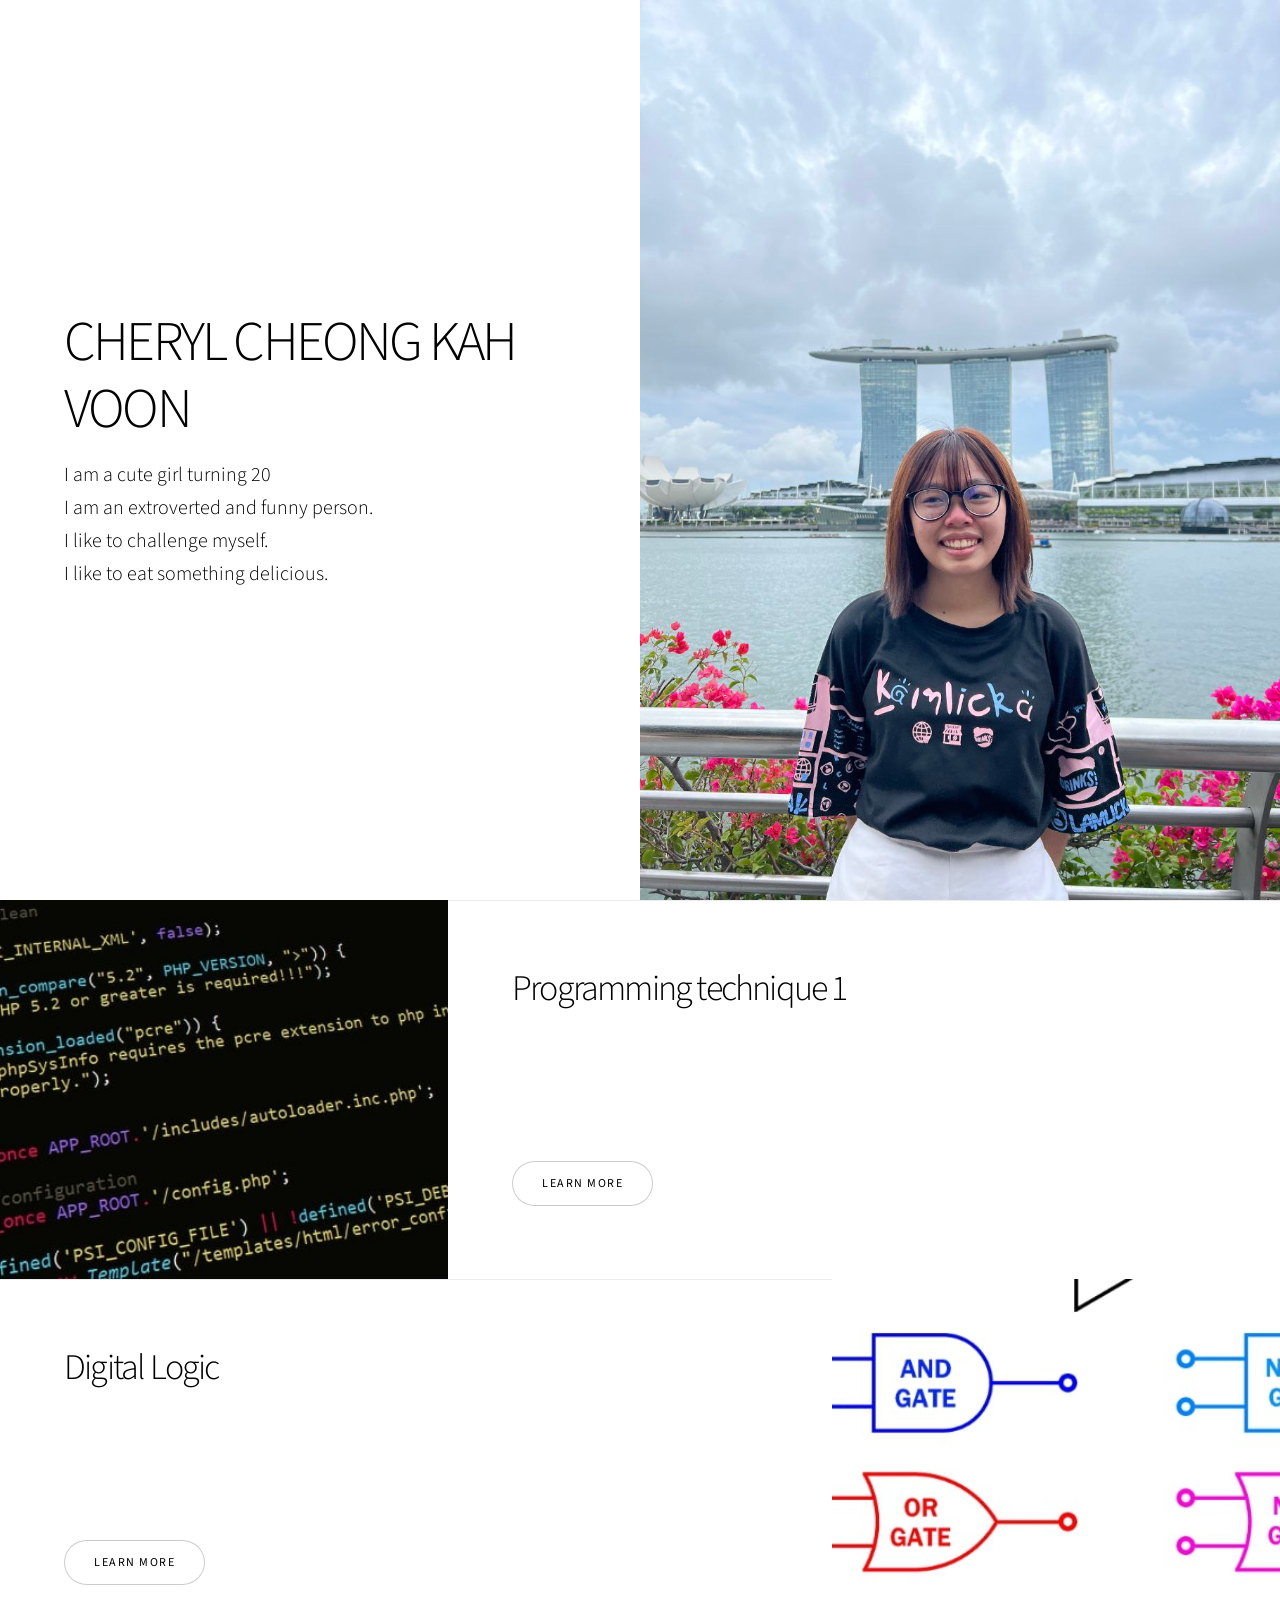
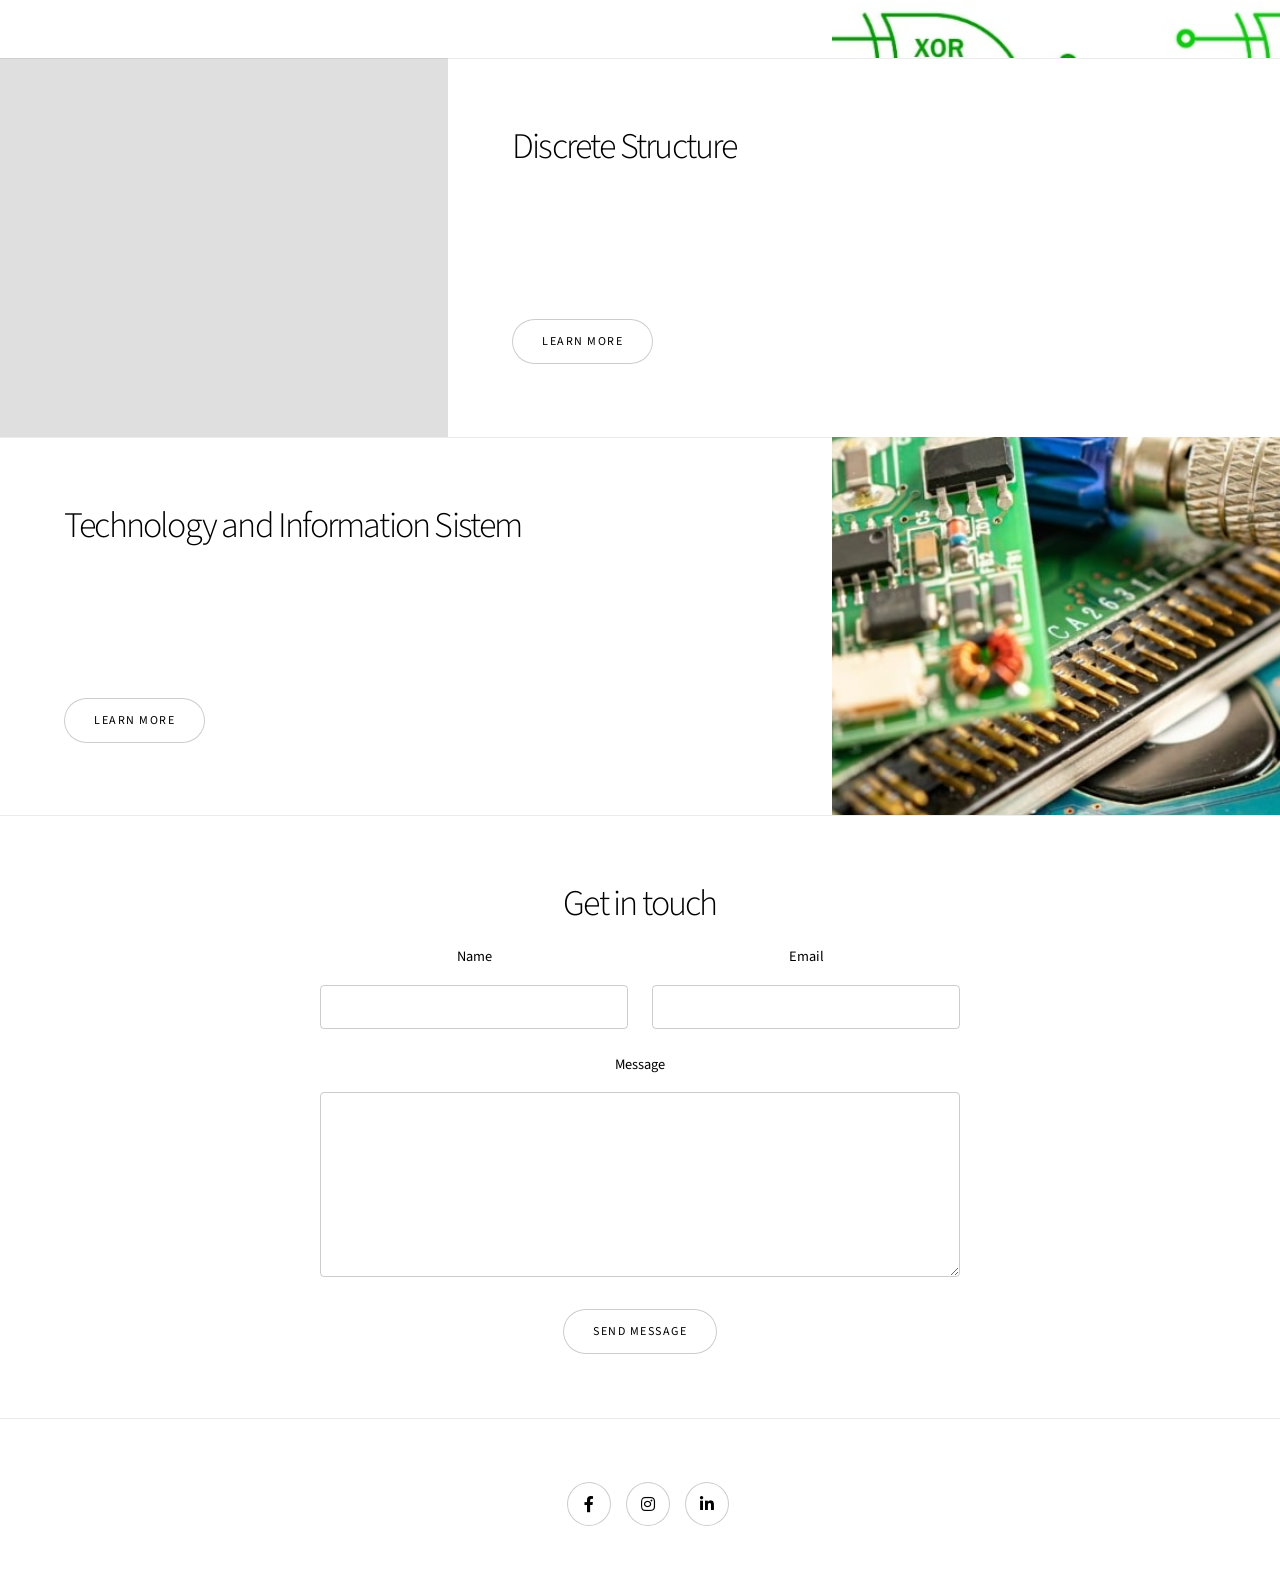
==== index.html @ 37717f36 "Update index.html" ====
<!DOCTYPE HTML>
<!--
	Story by HTML5 UP
	html5up.net | @ajlkn
	Free for personal and commercial use under the CCA 3.0 license (html5up.net/license)
-->
<html>
	<head>
		<title>Portfolio</title>
		<meta charset="utf-8" />
		<meta name="viewport" content="width=device-width, initial-scale=1, user-scalable=no" />
		<link rel="stylesheet" href="assets/css/main.css" />
		<noscript><link rel="stylesheet" href="assets/css/noscript.css" /></noscript>
	</head>
	<body class="is-preload">

		<!-- Wrapper -->
			<div id="wrapper" class="divided">

				<!-- One -->
					<section class="banner style1 orient-left content-align-left image-position-right fullscreen onload-image-fade-in onload-content-fade-right">
						<div class="content">
							<h1>CHERYL CHEONG KAH VOON</h1>
							<p class="major">​I am a cute girl turning 20  <br> I am an ​extroverted and funny person.<br> 
I like to challenge myself. <br>
I like to eat something delicious.<br></p>
						</div>
						<div class="image">
							<img src="image/myphoto.jpg" alt="" />
						</div>
					</section>

				<!-- Two -->
					<section class="spotlight style1 orient-right content-align-left image-position-center onscroll-image-fade-in" id="first">
						<div class="content">
							<h2>Programming technique 1</h2>
							<br>
<br>
 <br>
  <br>
   <br>
							<ul class="actions stacked">
								<li><a href="https://github.com/Cheryl322/SECPH-Y1S1/tree/main/Programming%20technique%201" class="button">Learn More</a></li>
							</ul>
						</div>
						<div class="image">
							<img src="image/programming technique1.jpg" alt="" />
						</div>
					</section>

				<!-- Three -->
					<section class="spotlight style1 orient-left content-align-left image-position-center onscroll-image-fade-in">
						<div class="content">
							<h2>Digital Logic</h2>
							<br>
<br>
 <br>
  <br>
   <br>
							<ul class="actions stacked">
								<li><a href="https://github.com/Cheryl322/SECPH-Y1S1/tree/main/Digital%20logic" class="button">Learn More</a></li>
							</ul>
						</div>
						<div class="image">
							<img src="image/digital logic.jpg" alt="" />
						</div>
					</section>

				<!-- Four -->
					<section class="spotlight style1 orient-right content-align-left image-position-center onscroll-image-fade-in">
						<div class="content">
							<h2>Discrete Structure</h2>
							<br>
<br>
 <br>
  <br>
   <br>
							<ul class="actions stacked">
								<li><a href="https://github.com/Cheryl322/SECPH-Y1S1/tree/main/Discrete%20structure" class="button">Learn More</a></li>
							</ul>
						</div>
						<div class="image">
							<img src="image/discrete.jpg" alt="" />
						</div>
					</section>

				<!-- Five -->
					<section class="spotlight style1 orient-left content-align-left image-position-center onscroll-image-fade-in">
						<div class="content">
							<h2>Technology and Information Sistem</h2>
							<br>
<br>
 <br>
  <br>
   <br>
							<ul class="actions stacked">
								<li><a href="https://github.com/Cheryl322/SECPH-Y1S1/tree/main/TIS" class="button">Learn More</a></li>
							</ul>
						</div>
						<div class="image">
							<img src="image/tis.jpg" alt="" />
						</div>
					</section>

				<!-- Six -->
					<section class="wrapper style1 align-center">
						<div class="inner medium">
							<h2>Get in touch</h2>
							<form method="post" action="#">
								<div class="fields">
									<div class="field half">
										<label for="name">Name</label>
										<input type="text" name="name" id="name" value="" />
									</div>
									<div class="field half">
										<label for="email">Email</label>
										<input type="email" name="email" id="email" value="" />
									</div>
									<div class="field">
										<label for="message">Message</label>
										<textarea name="message" id="message" rows="6"></textarea>
									</div>
								</div>
								<ul class="actions special">
									<li><input type="submit" name="submit" id="submit" value="Send Message" /></li>
								</ul>
							</form>

						</div>
					</section>

				<!-- Footer -->
					<footer class="wrapper style1 align-center">
						<div class="inner">
							<ul class="icons">
								<li><a href="ttps://github.com/Cheryl322" class="icon brands style2 fa-Github"><span class="label">Github</span></a></li>
								<li><a href="https://www.facebook.com/Cheryl Cheong" class="icon brands style2 fa-facebook-f"><span class="label">Facebook</span></a></li>
								<li><a href="https://instagram.com/cheryl_322" class="icon brands style2 fa-instagram"><span class="label">Instagram</span></a></li>
								<li><a href="https://linkedin.com/in/Cheryl Cheong" class="icon brands style2 fa-linkedin-in"><span class="label">LinkedIn</span></a></li>
							</ul>
						</div>
					</footer>

			</div>

		<!-- Scripts -->
			<script src="assets/js/jquery.min.js"></script>
			<script src="assets/js/jquery.scrollex.min.js"></script>
			<script src="assets/js/jquery.scrolly.min.js"></script>
			<script src="assets/js/browser.min.js"></script>
			<script src="assets/js/breakpoints.min.js"></script>
			<script src="assets/js/util.js"></script>
			<script src="assets/js/main.js"></script>

	</body>
</html>
---- assets/css/main.css ----
@import url(fontawesome-all.min.css);
@import url("https://fonts.googleapis.com/css?family=Source+Sans+Pro:300,300i,400,400i");

/*
	Story by HTML5 UP
	html5up.net | @ajlkn
	Free for personal and commercial use under the CCA 3.0 license (html5up.net/license)
*/

html, body, div, span, applet, object,
iframe, h1, h2, h3, h4, h5, h6, p, blockquote,
pre, a, abbr, acronym, address, big, cite,
code, del, dfn, em, img, ins, kbd, q, s, samp,
small, strike, strong, sub, sup, tt, var, b,
u, i, center, dl, dt, dd, ol, ul, li, fieldset,
form, label, legend, table, caption, tbody,
tfoot, thead, tr, th, td, article, aside,
canvas, details, embed, figure, figcaption,
footer, header, hgroup, menu, nav, output, ruby,
section, summary, time, mark, audio, video {
	margin: 0;
	padding: 0;
	border: 0;
	font-size: 100%;
	font: inherit;
	vertical-align: baseline;}

article, aside, details, figcaption, figure,
footer, header, hgroup, menu, nav, section {
	display: block;}

body {
	line-height: 1;
}

ol, ul {
	list-style: none;
}

blockquote, q {
	quotes: none;
}

	blockquote:before, blockquote:after, q:before, q:after {
		content: '';
		content: none;
	}

table {
	border-collapse: collapse;
	border-spacing: 0;
}

body {
	-webkit-text-size-adjust: none;
}

mark {
	background-color: transparent;
	color: inherit;
}

input::-moz-focus-inner {
	border: 0;
	padding: 0;
}

input, select, textarea {
	-moz-appearance: none;
	-webkit-appearance: none;
	-ms-appearance: none;
	appearance: none;
}

/* Basic */

	@-ms-viewport {
		width: device-width;
	}

	body {
		-ms-overflow-style: scrollbar;
	}

	@media screen and (max-width: 480px) {

		html, body {
			min-width: 320px;
		}

	}

	html {
		box-sizing: border-box;
	}

	*, *:before, *:after {
		box-sizing: inherit;
	}

	body {
		background: #ffffff;
	}

		body.is-preload *, body.is-preload *:before, body.is-preload *:after {
			-moz-animation: none !important;
			-webkit-animation: none !important;
			-ms-animation: none !important;
			animation: none !important;
			-moz-transition: none !important;
			-webkit-transition: none !important;
			-ms-transition: none !important;
			transition: none !important;
		}

/* Type */

	html {
		font-size: 18pt;
	}

		@media screen and (max-width: 1680px) {

			html {
				font-size: 14pt;
			}

		}

		@media screen and (max-width: 1280px) {

			html {
				font-size: 12pt;
			}

		}

		@media screen and (max-width: 736px) {

			html {
				font-size: 11pt;
			}

		}

		@media screen and (max-width: 360px) {

			html {
				font-size: 10pt;
			}

		}

	body {
		background-color: #ffffff;
		color: #000000;
	}

	body, input, select, textarea {
		font-family: "Source Sans Pro", Helvetica, sans-serif;
		font-size: 1rem;
		font-weight: 300;
		line-height: 1.65;
	}

	a {
		-moz-transition: color 0.2s ease-in-out;
		-webkit-transition: color 0.2s ease-in-out;
		-ms-transition: color 0.2s ease-in-out;
		transition: color 0.2s ease-in-out;
		text-decoration: underline;
	}

		a:hover {
			text-decoration: none;
		}

	strong, b {
		font-weight: 400;
	}

	em, i {
		font-style: italic;
	}

	p {
		margin: 0 0 2rem 0;
	}

		p.major {
			font-size: 1.25rem;
		}

	h1, h2, h3, h4, h5, h6 {
		font-weight: 300;
		line-height: 1.375;
		letter-spacing: -0.05em;
		margin: 0 0 1rem 0;
	}

		h1 a, h2 a, h3 a, h4 a, h5 a, h6 a {
			color: inherit;
			text-decoration: none;
		}

	h1 {
		font-size: 3.5rem;
		line-height: 1.2;
	}

	h2 {
		font-size: 2.25rem;
	}

	h3 {
		font-size: 1.5rem;
	}

	h4 {
		font-size: 1.1rem;
	}

	h5 {
		font-size: 0.9rem;
	}

	h6 {
		font-size: 0.7rem;
	}

	sub {
		font-size: 0.8rem;
		position: relative;
		top: 0.5rem;
	}

	sup {
		font-size: 0.8rem;
		position: relative;
		top: -0.5rem;
	}

	blockquote {
		border-left: solid 4px;
		font-style: italic;
		margin: 0 0 2rem 0;
		padding: 0.5rem 0 0.5rem 2rem;
	}

	code {
		border-radius: 4px;
		font-family: "Courier New", monospace;
		font-size: 0.9em;
		margin: 0 0.25rem;
		padding: 0.25rem 0.325rem;
	}

	pre {
		-webkit-overflow-scrolling: touch;
		font-family: "Courier New", monospace;
		font-size: 0.9em;
		margin: 0 0 2rem 0;
	}

		pre code {
			display: block;
			line-height: 1.5;
			padding: 0.75rem 1rem;
			overflow-x: auto;
		}

	hr {
		border: 0;
		border-bottom: solid 1px;
		margin: 2.5rem 0;
	}

		hr.major {
			margin: 3.5rem 0;
		}

	.align-left {
		text-align: left;
	}

	.align-center {
		text-align: center;
	}

	.align-right {
		text-align: right;
	}

	@media screen and (max-width: 736px) {

		p.major {
			font-size: 1.1rem;
		}

		h1 {
			font-size: 2.5rem;
		}

		h2 {
			font-size: 2rem;
		}

		h3 {
			font-size: 1.25rem;
		}

		h4 {
			font-size: 1rem;
		}

	}

	input, select, textarea {
		color: #000000;
	}

	a {
		color: #000000;
	}

		a:hover {
			color: #47D3E5;
		}

	strong, b {
		color: #000000;
	}

	h1, h2, h3, h4, h5, h6 {
		color: #000000;
	}

	blockquote {
		border-left-color: rgba(0, 0, 0, 0.2);
	}

	code {
		background: rgba(0, 0, 0, 0.05);
		border-color: rgba(0, 0, 0, 0.2);
	}

	hr {
		border-bottom-color: rgba(0, 0, 0, 0.2);
	}

/* Row */

	.row {
		display: flex;
		flex-wrap: wrap;
		box-sizing: border-box;
		align-items: stretch;
	}

		.row > * {
			box-sizing: border-box;
		}

		.row.gtr-uniform > * > :last-child {
			margin-bottom: 0;
		}

		.row.aln-left {
			justify-content: flex-start;
		}

		.row.aln-center {
			justify-content: center;
		}

		.row.aln-right {
			justify-content: flex-end;
		}

		.row.aln-top {
			align-items: flex-start;
		}

		.row.aln-middle {
			align-items: center;
		}

		.row.aln-bottom {
			align-items: flex-end;
		}

		.row > .imp {
			order: -1;
		}

		.row > .col-1 {
			width: 8.33333%;
		}

		.row > .off-1 {
			margin-left: 8.33333%;
		}

		.row > .col-2 {
			width: 16.66667%;
		}

		.row > .off-2 {
			margin-left: 16.66667%;
		}

		.row > .col-3 {
			width: 25%;
		}

		.row > .off-3 {
			margin-left: 25%;
		}

		.row > .col-4 {
			width: 33.33333%;
		}

		.row > .off-4 {
			margin-left: 33.33333%;
		}

		.row > .col-5 {
			width: 41.66667%;
		}

		.row > .off-5 {
			margin-left: 41.66667%;
		}

		.row > .col-6 {
			width: 50%;
		}

		.row > .off-6 {
			margin-left: 50%;
		}

		.row > .col-7 {
			width: 58.33333%;
		}

		.row > .off-7 {
			margin-left: 58.33333%;
		}

		.row > .col-8 {
			width: 66.66667%;
		}

		.row > .off-8 {
			margin-left: 66.66667%;
		}

		.row > .col-9 {
			width: 75%;
		}

		.row > .off-9 {
			margin-left: 75%;
		}

		.row > .col-10 {
			width: 83.33333%;
		}

		.row > .off-10 {
			margin-left: 83.33333%;
		}

		.row > .col-11 {
			width: 91.66667%;
		}

		.row > .off-11 {
			margin-left: 91.66667%;
		}

		.row > .col-12 {
			width: 100%;
		}

		.row > .off-12 {
			margin-left: 100%;
		}

		.row.gtr-0 {
			margin-top: 0;
			margin-left: 0rem;
		}

			.row.gtr-0 > * {
				padding: 0 0 0 0rem;
			}

			.row.gtr-0.gtr-uniform {
				margin-top: 0rem;
			}

				.row.gtr-0.gtr-uniform > * {
					padding-top: 0rem;
				}

		.row.gtr-25 {
			margin-top: 0;
			margin-left: -0.5rem;
		}

			.row.gtr-25 > * {
				padding: 0 0 0 0.5rem;
			}

			.row.gtr-25.gtr-uniform {
				margin-top: -0.5rem;
			}

				.row.gtr-25.gtr-uniform > * {
					padding-top: 0.5rem;
				}

		.row.gtr-50 {
			margin-top: 0;
			margin-left: -1rem;
		}

			.row.gtr-50 > * {
				padding: 0 0 0 1rem;
			}

			.row.gtr-50.gtr-uniform {
				margin-top: -1rem;
			}

				.row.gtr-50.gtr-uniform > * {
					padding-top: 1rem;
				}

		.row {
			margin-top: 0;
			margin-left: -2rem;
		}

			.row > * {
				padding: 0 0 0 2rem;
			}

			.row.gtr-uniform {
				margin-top: -2rem;
			}

				.row.gtr-uniform > * {
					padding-top: 2rem;
				}

		.row.gtr-150 {
			margin-top: 0;
			margin-left: -3rem;
		}

			.row.gtr-150 > * {
				padding: 0 0 0 3rem;
			}

			.row.gtr-150.gtr-uniform {
				margin-top: -3rem;
			}

				.row.gtr-150.gtr-uniform > * {
					padding-top: 3rem;
				}

		.row.gtr-200 {
			margin-top: 0;
			margin-left: -4rem;
		}

			.row.gtr-200 > * {
				padding: 0 0 0 4rem;
			}

			.row.gtr-200.gtr-uniform {
				margin-top: -4rem;
			}

				.row.gtr-200.gtr-uniform > * {
					padding-top: 4rem;
				}

		@media screen and (max-width: 1680px) {

			.row {
				display: flex;
				flex-wrap: wrap;
				box-sizing: border-box;
				align-items: stretch;
			}

				.row > * {
					box-sizing: border-box;
				}

				.row.gtr-uniform > * > :last-child {
					margin-bottom: 0;
				}

				.row.aln-left {
					justify-content: flex-start;
				}

				.row.aln-center {
					justify-content: center;
				}

				.row.aln-right {
					justify-content: flex-end;
				}

				.row.aln-top {
					align-items: flex-start;
				}

				.row.aln-middle {
					align-items: center;
				}

				.row.aln-bottom {
					align-items: flex-end;
				}

				.row > .imp-xlarge {
					order: -1;
				}

				.row > .col-1-xlarge {
					width: 8.33333%;
				}

				.row > .off-1-xlarge {
					margin-left: 8.33333%;
				}

				.row > .col-2-xlarge {
					width: 16.66667%;
				}

				.row > .off-2-xlarge {
					margin-left: 16.66667%;
				}

				.row > .col-3-xlarge {
					width: 25%;
				}

				.row > .off-3-xlarge {
					margin-left: 25%;
				}

				.row > .col-4-xlarge {
					width: 33.33333%;
				}

				.row > .off-4-xlarge {
					margin-left: 33.33333%;
				}

				.row > .col-5-xlarge {
					width: 41.66667%;
				}

				.row > .off-5-xlarge {
					margin-left: 41.66667%;
				}

				.row > .col-6-xlarge {
					width: 50%;
				}

				.row > .off-6-xlarge {
					margin-left: 50%;
				}

				.row > .col-7-xlarge {
					width: 58.33333%;
				}

				.row > .off-7-xlarge {
					margin-left: 58.33333%;
				}

				.row > .col-8-xlarge {
					width: 66.66667%;
				}

				.row > .off-8-xlarge {
					margin-left: 66.66667%;
				}

				.row > .col-9-xlarge {
					width: 75%;
				}

				.row > .off-9-xlarge {
					margin-left: 75%;
				}

				.row > .col-10-xlarge {
					width: 83.33333%;
				}

				.row > .off-10-xlarge {
					margin-left: 83.33333%;
				}

				.row > .col-11-xlarge {
					width: 91.66667%;
				}

				.row > .off-11-xlarge {
					margin-left: 91.66667%;
				}

				.row > .col-12-xlarge {
					width: 100%;
				}

				.row > .off-12-xlarge {
					margin-left: 100%;
				}

				.row.gtr-0 {
					margin-top: 0;
					margin-left: 0rem;
				}

					.row.gtr-0 > * {
						padding: 0 0 0 0rem;
					}

					.row.gtr-0.gtr-uniform {
						margin-top: 0rem;
					}

						.row.gtr-0.gtr-uniform > * {
							padding-top: 0rem;
						}

				.row.gtr-25 {
					margin-top: 0;
					margin-left: -0.5rem;
				}

					.row.gtr-25 > * {
						padding: 0 0 0 0.5rem;
					}

					.row.gtr-25.gtr-uniform {
						margin-top: -0.5rem;
					}

						.row.gtr-25.gtr-uniform > * {
							padding-top: 0.5rem;
						}

				.row.gtr-50 {
					margin-top: 0;
					margin-left: -1rem;
				}

					.row.gtr-50 > * {
						padding: 0 0 0 1rem;
					}

					.row.gtr-50.gtr-uniform {
						margin-top: -1rem;
					}

						.row.gtr-50.gtr-uniform > * {
							padding-top: 1rem;
						}

				.row {
					margin-top: 0;
					margin-left: -2rem;
				}

					.row > * {
						padding: 0 0 0 2rem;
					}

					.row.gtr-uniform {
						margin-top: -2rem;
					}

						.row.gtr-uniform > * {
							padding-top: 2rem;
						}

				.row.gtr-150 {
					margin-top: 0;
					margin-left: -3rem;
				}

					.row.gtr-150 > * {
						padding: 0 0 0 3rem;
					}

					.row.gtr-150.gtr-uniform {
						margin-top: -3rem;
					}

						.row.gtr-150.gtr-uniform > * {
							padding-top: 3rem;
						}

				.row.gtr-200 {
					margin-top: 0;
					margin-left: -4rem;
				}

					.row.gtr-200 > * {
						padding: 0 0 0 4rem;
					}

					.row.gtr-200.gtr-uniform {
						margin-top: -4rem;
					}

						.row.gtr-200.gtr-uniform > * {
							padding-top: 4rem;
						}

		}

		@media screen and (max-width: 1280px) {

			.row {
				display: flex;
				flex-wrap: wrap;
				box-sizing: border-box;
				align-items: stretch;
			}

				.row > * {
					box-sizing: border-box;
				}

				.row.gtr-uniform > * > :last-child {
					margin-bottom: 0;
				}

				.row.aln-left {
					justify-content: flex-start;
				}

				.row.aln-center {
					justify-content: center;
				}

				.row.aln-right {
					justify-content: flex-end;
				}

				.row.aln-top {
					align-items: flex-start;
				}

				.row.aln-middle {
					align-items: center;
				}

				.row.aln-bottom {
					align-items: flex-end;
				}

				.row > .imp-large {
					order: -1;
				}

				.row > .col-1-large {
					width: 8.33333%;
				}

				.row > .off-1-large {
					margin-left: 8.33333%;
				}

				.row > .col-2-large {
					width: 16.66667%;
				}

				.row > .off-2-large {
					margin-left: 16.66667%;
				}

				.row > .col-3-large {
					width: 25%;
				}

				.row > .off-3-large {
					margin-left: 25%;
				}

				.row > .col-4-large {
					width: 33.33333%;
				}

				.row > .off-4-large {
					margin-left: 33.33333%;
				}

				.row > .col-5-large {
					width: 41.66667%;
				}

				.row > .off-5-large {
					margin-left: 41.66667%;
				}

				.row > .col-6-large {
					width: 50%;
				}

				.row > .off-6-large {
					margin-left: 50%;
				}

				.row > .col-7-large {
					width: 58.33333%;
				}

				.row > .off-7-large {
					margin-left: 58.33333%;
				}

				.row > .col-8-large {
					width: 66.66667%;
				}

				.row > .off-8-large {
					margin-left: 66.66667%;
				}

				.row > .col-9-large {
					width: 75%;
				}

				.row > .off-9-large {
					margin-left: 75%;
				}

				.row > .col-10-large {
					width: 83.33333%;
				}

				.row > .off-10-large {
					margin-left: 83.33333%;
				}

				.row > .col-11-large {
					width: 91.66667%;
				}

				.row > .off-11-large {
					margin-left: 91.66667%;
				}

				.row > .col-12-large {
					width: 100%;
				}

				.row > .off-12-large {
					margin-left: 100%;
				}

				.row.gtr-0 {
					margin-top: 0;
					margin-left: 0rem;
				}

					.row.gtr-0 > * {
						padding: 0 0 0 0rem;
					}

					.row.gtr-0.gtr-uniform {
						margin-top: 0rem;
					}

						.row.gtr-0.gtr-uniform > * {
							padding-top: 0rem;
						}

				.row.gtr-25 {
					margin-top: 0;
					margin-left: -0.5rem;
				}

					.row.gtr-25 > * {
						padding: 0 0 0 0.5rem;
					}

					.row.gtr-25.gtr-uniform {
						margin-top: -0.5rem;
					}

						.row.gtr-25.gtr-uniform > * {
							padding-top: 0.5rem;
						}

				.row.gtr-50 {
					margin-top: 0;
					margin-left: -1rem;
				}

					.row.gtr-50 > * {
						padding: 0 0 0 1rem;
					}

					.row.gtr-50.gtr-uniform {
						margin-top: -1rem;
					}

						.row.gtr-50.gtr-uniform > * {
							padding-top: 1rem;
						}

				.row {
					margin-top: 0;
					margin-left: -2rem;
				}

					.row > * {
						padding: 0 0 0 2rem;
					}

					.row.gtr-uniform {
						margin-top: -2rem;
					}

						.row.gtr-uniform > * {
							padding-top: 2rem;
						}

				.row.gtr-150 {
					margin-top: 0;
					margin-left: -3rem;
				}

					.row.gtr-150 > * {
						padding: 0 0 0 3rem;
					}

					.row.gtr-150.gtr-uniform {
						margin-top: -3rem;
					}

						.row.gtr-150.gtr-uniform > * {
							padding-top: 3rem;
						}

				.row.gtr-200 {
					margin-top: 0;
					margin-left: -4rem;
				}

					.row.gtr-200 > * {
						padding: 0 0 0 4rem;
					}

					.row.gtr-200.gtr-uniform {
						margin-top: -4rem;
					}

						.row.gtr-200.gtr-uniform > * {
							padding-top: 4rem;
						}

		}

		@media screen and (max-width: 980px) {

			.row {
				display: flex;
				flex-wrap: wrap;
				box-sizing: border-box;
				align-items: stretch;
			}

				.row > * {
					box-sizing: border-box;
				}

				.row.gtr-uniform > * > :last-child {
					margin-bottom: 0;
				}

				.row.aln-left {
					justify-content: flex-start;
				}

				.row.aln-center {
					justify-content: center;
				}

				.row.aln-right {
					justify-content: flex-end;
				}

				.row.aln-top {
					align-items: flex-start;
				}

				.row.aln-middle {
					align-items: center;
				}

				.row.aln-bottom {
					align-items: flex-end;
				}

				.row > .imp-medium {
					order: -1;
				}

				.row > .col-1-medium {
					width: 8.33333%;
				}

				.row > .off-1-medium {
					margin-left: 8.33333%;
				}

				.row > .col-2-medium {
					width: 16.66667%;
				}

				.row > .off-2-medium {
					margin-left: 16.66667%;
				}

				.row > .col-3-medium {
					width: 25%;
				}

				.row > .off-3-medium {
					margin-left: 25%;
				}

				.row > .col-4-medium {
					width: 33.33333%;
				}

				.row > .off-4-medium {
					margin-left: 33.33333%;
				}

				.row > .col-5-medium {
					width: 41.66667%;
				}

				.row > .off-5-medium {
					margin-left: 41.66667%;
				}

				.row > .col-6-medium {
					width: 50%;
				}

				.row > .off-6-medium {
					margin-left: 50%;
				}

				.row > .col-7-medium {
					width: 58.33333%;
				}

				.row > .off-7-medium {
					margin-left: 58.33333%;
				}

				.row > .col-8-medium {
					width: 66.66667%;
				}

				.row > .off-8-medium {
					margin-left: 66.66667%;
				}

				.row > .col-9-medium {
					width: 75%;
				}

				.row > .off-9-medium {
					margin-left: 75%;
				}

				.row > .col-10-medium {
					width: 83.33333%;
				}

				.row > .off-10-medium {
					margin-left: 83.33333%;
				}

				.row > .col-11-medium {
					width: 91.66667%;
				}

				.row > .off-11-medium {
					margin-left: 91.66667%;
				}

				.row > .col-12-medium {
					width: 100%;
				}

				.row > .off-12-medium {
					margin-left: 100%;
				}

				.row.gtr-0 {
					margin-top: 0;
					margin-left: 0rem;
				}

					.row.gtr-0 > * {
						padding: 0 0 0 0rem;
					}

					.row.gtr-0.gtr-uniform {
						margin-top: 0rem;
					}

						.row.gtr-0.gtr-uniform > * {
							padding-top: 0rem;
						}

				.row.gtr-25 {
					margin-top: 0;
					margin-left: -0.5rem;
				}

					.row.gtr-25 > * {
						padding: 0 0 0 0.5rem;
					}

					.row.gtr-25.gtr-uniform {
						margin-top: -0.5rem;
					}

						.row.gtr-25.gtr-uniform > * {
							padding-top: 0.5rem;
						}

				.row.gtr-50 {
					margin-top: 0;
					margin-left: -1rem;
				}

					.row.gtr-50 > * {
						padding: 0 0 0 1rem;
					}

					.row.gtr-50.gtr-uniform {
						margin-top: -1rem;
					}

						.row.gtr-50.gtr-uniform > * {
							padding-top: 1rem;
						}

				.row {
					margin-top: 0;
					margin-left: -2rem;
				}

					.row > * {
						padding: 0 0 0 2rem;
					}

					.row.gtr-uniform {
						margin-top: -2rem;
					}

						.row.gtr-uniform > * {
							padding-top: 2rem;
						}

				.row.gtr-150 {
					margin-top: 0;
					margin-left: -3rem;
				}

					.row.gtr-150 > * {
						padding: 0 0 0 3rem;
					}

					.row.gtr-150.gtr-uniform {
						margin-top: -3rem;
					}

						.row.gtr-150.gtr-uniform > * {
							padding-top: 3rem;
						}

				.row.gtr-200 {
					margin-top: 0;
					margin-left: -4rem;
				}

					.row.gtr-200 > * {
						padding: 0 0 0 4rem;
					}

					.row.gtr-200.gtr-uniform {
						margin-top: -4rem;
					}

						.row.gtr-200.gtr-uniform > * {
							padding-top: 4rem;
						}

		}

		@media screen and (max-width: 736px) {

			.row {
				display: flex;
				flex-wrap: wrap;
				box-sizing: border-box;
				align-items: stretch;
			}

				.row > * {
					box-sizing: border-box;
				}

				.row.gtr-uniform > * > :last-child {
					margin-bottom: 0;
				}

				.row.aln-left {
					justify-content: flex-start;
				}

				.row.aln-center {
					justify-content: center;
				}

				.row.aln-right {
					justify-content: flex-end;
				}

				.row.aln-top {
					align-items: flex-start;
				}

				.row.aln-middle {
					align-items: center;
				}

				.row.aln-bottom {
					align-items: flex-end;
				}

				.row > .imp-small {
					order: -1;
				}

				.row > .col-1-small {
					width: 8.33333%;
				}

				.row > .off-1-small {
					margin-left: 8.33333%;
				}

				.row > .col-2-small {
					width: 16.66667%;
				}

				.row > .off-2-small {
					margin-left: 16.66667%;
				}

				.row > .col-3-small {
					width: 25%;
				}

				.row > .off-3-small {
					margin-left: 25%;
				}

				.row > .col-4-small {
					width: 33.33333%;
				}

				.row > .off-4-small {
					margin-left: 33.33333%;
				}

				.row > .col-5-small {
					width: 41.66667%;
				}

				.row > .off-5-small {
					margin-left: 41.66667%;
				}

				.row > .col-6-small {
					width: 50%;
				}

				.row > .off-6-small {
					margin-left: 50%;
				}

				.row > .col-7-small {
					width: 58.33333%;
				}

				.row > .off-7-small {
					margin-left: 58.33333%;
				}

				.row > .col-8-small {
					width: 66.66667%;
				}

				.row > .off-8-small {
					margin-left: 66.66667%;
				}

				.row > .col-9-small {
					width: 75%;
				}

				.row > .off-9-small {
					margin-left: 75%;
				}

				.row > .col-10-small {
					width: 83.33333%;
				}

				.row > .off-10-small {
					margin-left: 83.33333%;
				}

				.row > .col-11-small {
					width: 91.66667%;
				}

				.row > .off-11-small {
					margin-left: 91.66667%;
				}

				.row > .col-12-small {
					width: 100%;
				}

				.row > .off-12-small {
					margin-left: 100%;
				}

				.row.gtr-0 {
					margin-top: 0;
					margin-left: 0rem;
				}

					.row.gtr-0 > * {
						padding: 0 0 0 0rem;
					}

					.row.gtr-0.gtr-uniform {
						margin-top: 0rem;
					}

						.row.gtr-0.gtr-uniform > * {
							padding-top: 0rem;
						}

				.row.gtr-25 {
					margin-top: 0;
					margin-left: -0.5rem;
				}

					.row.gtr-25 > * {
						padding: 0 0 0 0.5rem;
					}

					.row.gtr-25.gtr-uniform {
						margin-top: -0.5rem;
					}

						.row.gtr-25.gtr-uniform > * {
							padding-top: 0.5rem;
						}

				.row.gtr-50 {
					margin-top: 0;
					margin-left: -1rem;
				}

					.row.gtr-50 > * {
						padding: 0 0 0 1rem;
					}

					.row.gtr-50.gtr-uniform {
						margin-top: -1rem;
					}

						.row.gtr-50.gtr-uniform > * {
							padding-top: 1rem;
						}

				.row {
					margin-top: 0;
					margin-left: -2rem;
				}

					.row > * {
						padding: 0 0 0 2rem;
					}

					.row.gtr-uniform {
						margin-top: -2rem;
					}

						.row.gtr-uniform > * {
							padding-top: 2rem;
						}

				.row.gtr-150 {
					margin-top: 0;
					margin-left: -3rem;
				}

					.row.gtr-150 > * {
						padding: 0 0 0 3rem;
					}

					.row.gtr-150.gtr-uniform {
						margin-top: -3rem;
					}

						.row.gtr-150.gtr-uniform > * {
							padding-top: 3rem;
						}

				.row.gtr-200 {
					margin-top: 0;
					margin-left: -4rem;
				}

					.row.gtr-200 > * {
						padding: 0 0 0 4rem;
					}

					.row.gtr-200.gtr-uniform {
						margin-top: -4rem;
					}

						.row.gtr-200.gtr-uniform > * {
							padding-top: 4rem;
						}

		}

		@media screen and (max-width: 480px) {

			.row {
				display: flex;
				flex-wrap: wrap;
				box-sizing: border-box;
				align-items: stretch;
			}

				.row > * {
					box-sizing: border-box;
				}

				.row.gtr-uniform > * > :last-child {
					margin-bottom: 0;
				}

				.row.aln-left {
					justify-content: flex-start;
				}

				.row.aln-center {
					justify-content: center;
				}

				.row.aln-right {
					justify-content: flex-end;
				}

				.row.aln-top {
					align-items: flex-start;
				}

				.row.aln-middle {
					align-items: center;
				}

				.row.aln-bottom {
					align-items: flex-end;
				}

				.row > .imp-xsmall {
					order: -1;
				}

				.row > .col-1-xsmall {
					width: 8.33333%;
				}

				.row > .off-1-xsmall {
					margin-left: 8.33333%;
				}

				.row > .col-2-xsmall {
					width: 16.66667%;
				}

				.row > .off-2-xsmall {
					margin-left: 16.66667%;
				}

				.row > .col-3-xsmall {
					width: 25%;
				}

				.row > .off-3-xsmall {
					margin-left: 25%;
				}

				.row > .col-4-xsmall {
					width: 33.33333%;
				}

				.row > .off-4-xsmall {
					margin-left: 33.33333%;
				}

				.row > .col-5-xsmall {
					width: 41.66667%;
				}

				.row > .off-5-xsmall {
					margin-left: 41.66667%;
				}

				.row > .col-6-xsmall {
					width: 50%;
				}

				.row > .off-6-xsmall {
					margin-left: 50%;
				}

				.row > .col-7-xsmall {
					width: 58.33333%;
				}

				.row > .off-7-xsmall {
					margin-left: 58.33333%;
				}

				.row > .col-8-xsmall {
					width: 66.66667%;
				}

				.row > .off-8-xsmall {
					margin-left: 66.66667%;
				}

				.row > .col-9-xsmall {
					width: 75%;
				}

				.row > .off-9-xsmall {
					margin-left: 75%;
				}

				.row > .col-10-xsmall {
					width: 83.33333%;
				}

				.row > .off-10-xsmall {
					margin-left: 83.33333%;
				}

				.row > .col-11-xsmall {
					width: 91.66667%;
				}

				.row > .off-11-xsmall {
					margin-left: 91.66667%;
				}

				.row > .col-12-xsmall {
					width: 100%;
				}

				.row > .off-12-xsmall {
					margin-left: 100%;
				}

				.row.gtr-0 {
					margin-top: 0;
					margin-left: 0rem;
				}

					.row.gtr-0 > * {
						padding: 0 0 0 0rem;
					}

					.row.gtr-0.gtr-uniform {
						margin-top: 0rem;
					}

						.row.gtr-0.gtr-uniform > * {
							padding-top: 0rem;
						}

				.row.gtr-25 {
					margin-top: 0;
					margin-left: -0.5rem;
				}

					.row.gtr-25 > * {
						padding: 0 0 0 0.5rem;
					}

					.row.gtr-25.gtr-uniform {
						margin-top: -0.5rem;
					}

						.row.gtr-25.gtr-uniform > * {
							padding-top: 0.5rem;
						}

				.row.gtr-50 {
					margin-top: 0;
					margin-left: -1rem;
				}

					.row.gtr-50 > * {
						padding: 0 0 0 1rem;
					}

					.row.gtr-50.gtr-uniform {
						margin-top: -1rem;
					}

						.row.gtr-50.gtr-uniform > * {
							padding-top: 1rem;
						}

				.row {
					margin-top: 0;
					margin-left: -2rem;
				}

					.row > * {
						padding: 0 0 0 2rem;
					}

					.row.gtr-uniform {
						margin-top: -2rem;
					}

						.row.gtr-uniform > * {
							padding-top: 2rem;
						}

				.row.gtr-150 {
					margin-top: 0;
					margin-left: -3rem;
				}

					.row.gtr-150 > * {
						padding: 0 0 0 3rem;
					}

					.row.gtr-150.gtr-uniform {
						margin-top: -3rem;
					}

						.row.gtr-150.gtr-uniform > * {
							padding-top: 3rem;
						}

				.row.gtr-200 {
					margin-top: 0;
					margin-left: -4rem;
				}

					.row.gtr-200 > * {
						padding: 0 0 0 4rem;
					}

					.row.gtr-200.gtr-uniform {
						margin-top: -4rem;
					}

						.row.gtr-200.gtr-uniform > * {
							padding-top: 4rem;
						}

		}

		@media screen and (max-width: 360px) {

			.row {
				display: flex;
				flex-wrap: wrap;
				box-sizing: border-box;
				align-items: stretch;
			}

				.row > * {
					box-sizing: border-box;
				}

				.row.gtr-uniform > * > :last-child {
					margin-bottom: 0;
				}

				.row.aln-left {
					justify-content: flex-start;
				}

				.row.aln-center {
					justify-content: center;
				}

				.row.aln-right {
					justify-content: flex-end;
				}

				.row.aln-top {
					align-items: flex-start;
				}

				.row.aln-middle {
					align-items: center;
				}

				.row.aln-bottom {
					align-items: flex-end;
				}

				.row > .imp-xxsmall {
					order: -1;
				}

				.row > .col-1-xxsmall {
					width: 8.33333%;
				}

				.row > .off-1-xxsmall {
					margin-left: 8.33333%;
				}

				.row > .col-2-xxsmall {
					width: 16.66667%;
				}

				.row > .off-2-xxsmall {
					margin-left: 16.66667%;
				}

				.row > .col-3-xxsmall {
					width: 25%;
				}

				.row > .off-3-xxsmall {
					margin-left: 25%;
				}

				.row > .col-4-xxsmall {
					width: 33.33333%;
				}

				.row > .off-4-xxsmall {
					margin-left: 33.33333%;
				}

				.row > .col-5-xxsmall {
					width: 41.66667%;
				}

				.row > .off-5-xxsmall {
					margin-left: 41.66667%;
				}

				.row > .col-6-xxsmall {
					width: 50%;
				}

				.row > .off-6-xxsmall {
					margin-left: 50%;
				}

				.row > .col-7-xxsmall {
					width: 58.33333%;
				}

				.row > .off-7-xxsmall {
					margin-left: 58.33333%;
				}

				.row > .col-8-xxsmall {
					width: 66.66667%;
				}

				.row > .off-8-xxsmall {
					margin-left: 66.66667%;
				}

				.row > .col-9-xxsmall {
					width: 75%;
				}

				.row > .off-9-xxsmall {
					margin-left: 75%;
				}

				.row > .col-10-xxsmall {
					width: 83.33333%;
				}

				.row > .off-10-xxsmall {
					margin-left: 83.33333%;
				}

				.row > .col-11-xxsmall {
					width: 91.66667%;
				}

				.row > .off-11-xxsmall {
					margin-left: 91.66667%;
				}

				.row > .col-12-xxsmall {
					width: 100%;
				}

				.row > .off-12-xxsmall {
					margin-left: 100%;
				}

				.row.gtr-0 {
					margin-top: 0;
					margin-left: 0rem;
				}

					.row.gtr-0 > * {
						padding: 0 0 0 0rem;
					}

					.row.gtr-0.gtr-uniform {
						margin-top: 0rem;
					}

						.row.gtr-0.gtr-uniform > * {
							padding-top: 0rem;
						}

				.row.gtr-25 {
					margin-top: 0;
					margin-left: -0.5rem;
				}

					.row.gtr-25 > * {
						padding: 0 0 0 0.5rem;
					}

					.row.gtr-25.gtr-uniform {
						margin-top: -0.5rem;
					}

						.row.gtr-25.gtr-uniform > * {
							padding-top: 0.5rem;
						}

				.row.gtr-50 {
					margin-top: 0;
					margin-left: -1rem;
				}

					.row.gtr-50 > * {
						padding: 0 0 0 1rem;
					}

					.row.gtr-50.gtr-uniform {
						margin-top: -1rem;
					}

						.row.gtr-50.gtr-uniform > * {
							padding-top: 1rem;
						}

				.row {
					margin-top: 0;
					margin-left: -2rem;
				}

					.row > * {
						padding: 0 0 0 2rem;
					}

					.row.gtr-uniform {
						margin-top: -2rem;
					}

						.row.gtr-uniform > * {
							padding-top: 2rem;
						}

				.row.gtr-150 {
					margin-top: 0;
					margin-left: -3rem;
				}

					.row.gtr-150 > * {
						padding: 0 0 0 3rem;
					}

					.row.gtr-150.gtr-uniform {
						margin-top: -3rem;
					}

						.row.gtr-150.gtr-uniform > * {
							padding-top: 3rem;
						}

				.row.gtr-200 {
					margin-top: 0;
					margin-left: -4rem;
				}

					.row.gtr-200 > * {
						padding: 0 0 0 4rem;
					}

					.row.gtr-200.gtr-uniform {
						margin-top: -4rem;
					}

						.row.gtr-200.gtr-uniform > * {
							padding-top: 4rem;
						}

		}

/* Box */

	.box {
		border-radius: 4px;
		border: solid 1px;
		margin-bottom: 2rem;
		padding: 1.5rem;
	}

		.box > :last-child,
		.box > :last-child > :last-child,
		.box > :last-child > :last-child > :last-child {
			margin-bottom: 0;
		}

		.box.alt {
			border: 0;
			border-radius: 0;
			padding: 0;
		}

	.box {
		border-color: rgba(0, 0, 0, 0.2);
	}

/* Button */

	input[type="submit"],
	input[type="reset"],
	input[type="button"],
	button,
	.button {
		-moz-appearance: none;
		-webkit-appearance: none;
		-ms-appearance: none;
		appearance: none;
		-moz-transition: background-color 0.2s ease-in-out, box-shadow 0.2s ease-in-out, color 0.2s ease-in-out;
		-webkit-transition: background-color 0.2s ease-in-out, box-shadow 0.2s ease-in-out, color 0.2s ease-in-out;
		-ms-transition: background-color 0.2s ease-in-out, box-shadow 0.2s ease-in-out, color 0.2s ease-in-out;
		transition: background-color 0.2s ease-in-out, box-shadow 0.2s ease-in-out, color 0.2s ease-in-out;
		border: 0;
		cursor: pointer;
		display: inline-block;
		font-weight: 400;
		letter-spacing: 0.125em;
		text-align: center;
		text-decoration: none;
		text-transform: uppercase;
		white-space: nowrap;
		font-size: 0.75rem;
		max-width: 20rem;
		height: 3.75em;
		line-height: 3.75em;
		border-radius: 3.75em;
		padding: 0 2.5em;
		text-overflow: ellipsis;
		overflow: hidden;
	}

		input[type="submit"].icon:before,
		input[type="reset"].icon:before,
		input[type="button"].icon:before,
		button.icon:before,
		.button.icon:before {
			margin-right: 0.5rem;
		}

		input[type="submit"].fit,
		input[type="reset"].fit,
		input[type="button"].fit,
		button.fit,
		.button.fit {
			width: 100%;
		}

		input[type="submit"].small,
		input[type="reset"].small,
		input[type="button"].small,
		button.small,
		.button.small {
			font-size: 0.6rem;
			height: 3.325em;
			line-height: 3.325em;
			border-radius: 3.325em;
			padding: 0 2em;
		}

		input[type="submit"].large,
		input[type="reset"].large,
		input[type="button"].large,
		button.large,
		.button.large {
			font-size: 0.8rem;
			height: 4em;
			line-height: 4em;
			border-radius: 4em;
			padding: 0 3em;
		}

		input[type="submit"].wide,
		input[type="reset"].wide,
		input[type="button"].wide,
		button.wide,
		.button.wide {
			min-width: 14em;
		}

		input[type="submit"].disabled, input[type="submit"]:disabled,
		input[type="reset"].disabled,
		input[type="reset"]:disabled,
		input[type="button"].disabled,
		input[type="button"]:disabled,
		button.disabled,
		button:disabled,
		.button.disabled,
		.button:disabled {
			pointer-events: none;
			opacity: 0.25;
		}

	input[type="submit"],
	input[type="reset"],
	input[type="button"],
	button,
	.button {
		background-color: transparent;
		box-shadow: inset 0 0 0 1px rgba(0, 0, 0, 0.2);
		color: #000000 !important;
	}

		input[type="submit"]:hover,
		input[type="reset"]:hover,
		input[type="button"]:hover,
		button:hover,
		.button:hover {
			box-shadow: inset 0 0 0 1px #47D3E5;
			color: #47D3E5 !important;
		}

		input[type="submit"]:active,
		input[type="reset"]:active,
		input[type="button"]:active,
		button:active,
		.button:active {
			background-color: rgba(71, 211, 229, 0.2);
			box-shadow: inset 0 0 0 1px #47D3E5;
			color: #47D3E5 !important;
		}

		input[type="submit"].primary,
		input[type="reset"].primary,
		input[type="button"].primary,
		button.primary,
		.button.primary {
			background-color: #000000;
			box-shadow: none;
			color: #ffffff !important;
		}

			input[type="submit"].primary:hover,
			input[type="reset"].primary:hover,
			input[type="button"].primary:hover,
			button.primary:hover,
			.button.primary:hover {
				background-color: #47D3E5;
			}

			input[type="submit"].primary:active,
			input[type="reset"].primary:active,
			input[type="button"].primary:active,
			button.primary:active,
			.button.primary:active {
				background-color: #1ebdd1;
			}

/* Form */

	form {
		margin: 0 0 2rem 0;
	}

		form > :last-child {
			margin-bottom: 0;
		}

		form > .fields {
			display: -moz-flex;
			display: -webkit-flex;
			display: -ms-flex;
			display: flex;
			-moz-flex-wrap: wrap;
			-webkit-flex-wrap: wrap;
			-ms-flex-wrap: wrap;
			flex-wrap: wrap;
			width: calc(100% + 3rem);
			margin: -1.5rem 0 2rem -1.5rem;
		}

			form > .fields > .field {
				-moz-flex-grow: 0;
				-webkit-flex-grow: 0;
				-ms-flex-grow: 0;
				flex-grow: 0;
				-moz-flex-shrink: 0;
				-webkit-flex-shrink: 0;
				-ms-flex-shrink: 0;
				flex-shrink: 0;
				padding: 1.5rem 0 0 1.5rem;
				width: calc(100% - 1.5rem);
			}

				form > .fields > .field.half {
					width: calc(50% - 0.75rem);
				}

				form > .fields > .field.third {
					width: calc(100%/3 - 0.5rem);
				}

				form > .fields > .field.quarter {
					width: calc(25% - 0.375rem);
				}

		@media screen and (max-width: 480px) {

			form > .fields {
				width: calc(100% + 3rem);
				margin: -1.5rem 0 2rem -1.5rem;
			}

				form > .fields > .field {
					padding: 1.5rem 0 0 1.5rem;
					width: calc(100% - 1.5rem);
				}

					form > .fields > .field.half {
						width: calc(100% - 1.5rem);
					}

					form > .fields > .field.third {
						width: calc(100% - 1.5rem);
					}

					form > .fields > .field.quarter {
						width: calc(100% - 1.5rem);
					}

		}

	label {
		display: block;
		font-size: 0.9rem;
		font-weight: 400;
		margin: 0 0 1rem 0;
	}

	input[type="text"],
	input[type="password"],
	input[type="email"],
	input[type="tel"],
	input[type="search"],
	input[type="url"],
	select,
	textarea {
		-moz-appearance: none;
		-webkit-appearance: none;
		-ms-appearance: none;
		appearance: none;
		background-color: transparent;
		border-radius: 4px;
		border: none;
		border: solid 1px;
		color: inherit;
		display: block;
		outline: 0;
		padding: 0 0.825rem;
		text-decoration: none;
		width: 100%;
	}

		input[type="text"]:invalid,
		input[type="password"]:invalid,
		input[type="email"]:invalid,
		input[type="tel"]:invalid,
		input[type="search"]:invalid,
		input[type="url"]:invalid,
		select:invalid,
		textarea:invalid {
			box-shadow: none;
		}

	select {
		background-size: 1.25rem;
		background-repeat: no-repeat;
		background-position: calc(100% - 1rem) center;
		height: 2.75rem;
		padding-right: 2.75rem;
		text-overflow: ellipsis;
	}

		select:focus::-ms-value {
			background-color: transparent;
		}

		select::-ms-expand {
			display: none;
		}

	input[type="text"],
	input[type="password"],
	input[type="email"],
	input[type="tel"],
	input[type="search"],
	input[type="url"],
	select {
		height: 2.75rem;
	}

	textarea {
		padding: 0.75rem 1rem;
	}

	input[type="checkbox"],
	input[type="radio"] {
		-moz-appearance: none;
		-webkit-appearance: none;
		-ms-appearance: none;
		appearance: none;
		display: block;
		float: left;
		margin-right: -2rem;
		opacity: 0;
		width: 1rem;
		z-index: -1;
	}

		input[type="checkbox"] + label,
		input[type="radio"] + label {
			text-decoration: none;
			-moz-user-select: none;
			-webkit-user-select: none;
			-ms-user-select: none;
			user-select: none;
			cursor: pointer;
			display: inline-block;
			font-size: 1rem;
			font-weight: 300;
			padding-left: 2.4rem;
			padding-right: 0.75rem;
			position: relative;
			margin-bottom: 0;
		}

			input[type="checkbox"] + label:before,
			input[type="radio"] + label:before {
				-moz-osx-font-smoothing: grayscale;
				-webkit-font-smoothing: antialiased;
				display: inline-block;
				font-style: normal;
				font-variant: normal;
				text-rendering: auto;
				line-height: 1;
				text-transform: none !important;
				font-family: 'Font Awesome 5 Free';
				font-weight: 900;
			}

			input[type="checkbox"] + label:before,
			input[type="radio"] + label:before {
				border-radius: 4px;
				border: solid 1px;
				content: '';
				display: inline-block;
				font-size: 0.8rem;
				height: 1.65rem;
				left: 0;
				line-height: 1.65rem;
				position: absolute;
				text-align: center;
				top: 0;
				width: 1.65rem;
			}

		input[type="checkbox"]:checked + label:before,
		input[type="radio"]:checked + label:before {
			content: '\f00c';
		}

	input[type="checkbox"] + label:before {
		border-radius: 4px;
	}

	input[type="radio"] + label:before {
		border-radius: 100%;
	}

	::-webkit-input-placeholder {
		opacity: 1.0;
	}

	:-moz-placeholder {
		opacity: 1.0;
	}

	::-moz-placeholder {
		opacity: 1.0;
	}

	:-ms-input-placeholder {
		opacity: 1.0;
	}

	label {
		color: #000000;
	}

	input[type="text"],
	input[type="password"],
	input[type="email"],
	input[type="tel"],
	input[type="search"],
	input[type="url"],
	select,
	textarea {
		border-color: rgba(0, 0, 0, 0.2);
	}

		input[type="text"]:focus,
		input[type="password"]:focus,
		input[type="email"]:focus,
		input[type="tel"]:focus,
		input[type="search"]:focus,
		input[type="url"]:focus,
		select:focus,
		textarea:focus {
			border-color: #47D3E5;
			box-shadow: 0 0 0 1px #47D3E5;
		}

	select {
		background-image: url("data:image/svg+xml;charset=utf8,%3Csvg xmlns='http://www.w3.org/2000/svg' width='40' height='40' preserveAspectRatio='none' viewBox='0 0 40 40'%3E%3Cpath d='M9.4,12.3l10.4,10.4l10.4-10.4c0.2-0.2,0.5-0.4,0.9-0.4c0.3,0,0.6,0.1,0.9,0.4l3.3,3.3c0.2,0.2,0.4,0.5,0.4,0.9 c0,0.4-0.1,0.6-0.4,0.9L20.7,31.9c-0.2,0.2-0.5,0.4-0.9,0.4c-0.3,0-0.6-0.1-0.9-0.4L4.3,17.3c-0.2-0.2-0.4-0.5-0.4-0.9 c0-0.4,0.1-0.6,0.4-0.9l3.3-3.3c0.2-0.2,0.5-0.4,0.9-0.4S9.1,12.1,9.4,12.3z' fill='rgba(0, 0, 0, 0.2)' /%3E%3C/svg%3E");
	}

		select option {
			color: #000000;
			background: #ffffff;
		}

	input[type="checkbox"] + label,
	input[type="radio"] + label {
		color: #000000;
	}

		input[type="checkbox"] + label:before,
		input[type="radio"] + label:before {
			border-color: rgba(0, 0, 0, 0.2);
		}

	input[type="checkbox"]:checked + label:before,
	input[type="radio"]:checked + label:before {
		background-color: #000000;
		border-color: #000000;
		color: #ffffff;
	}

	input[type="checkbox"]:focus + label:before,
	input[type="radio"]:focus + label:before {
		border-color: #47D3E5;
		box-shadow: 0 0 0 1px #47D3E5;
	}

	::-webkit-input-placeholder {
		color: rgba(0, 0, 0, 0.75) !important;
	}

	:-moz-placeholder {
		color: rgba(0, 0, 0, 0.75) !important;
	}

	::-moz-placeholder {
		color: rgba(0, 0, 0, 0.75) !important;
	}

	:-ms-input-placeholder {
		color: rgba(0, 0, 0, 0.75) !important;
	}

/* Icon */

	.icon {
		text-decoration: none;
		border-bottom: none;
		position: relative;
		text-align: center;
	}

		.icon:before {
			-moz-osx-font-smoothing: grayscale;
			-webkit-font-smoothing: antialiased;
			display: inline-block;
			font-style: normal;
			font-variant: normal;
			text-rendering: auto;
			line-height: 1;
			text-transform: none !important;
			font-family: 'Font Awesome 5 Free';
			font-weight: 400;
		}

		.icon > .label {
			display: none;
		}

		.icon:before {
			line-height: inherit;
		}

		.icon.solid:before {
			font-weight: 900;
		}

		.icon.brands:before {
			font-family: 'Font Awesome 5 Brands';
		}

		.icon.style2:before {
			border-radius: 2.75em;
			display: inline-block;
			height: 2.75em;
			line-height: 2.75em;
			width: 2.75em;
		}

		.icon.major {
			display: block;
			margin: 0 0 1rem 0;
		}

			.icon.major:before {
				font-size: 1.25rem;
			}

	a.icon.style2:before {
		-moz-transition: background-color 0.2s ease-in-out, box-shadow 0.2s ease-in-out, color 0.2s ease-in-out;
		-webkit-transition: background-color 0.2s ease-in-out, box-shadow 0.2s ease-in-out, color 0.2s ease-in-out;
		-ms-transition: background-color 0.2s ease-in-out, box-shadow 0.2s ease-in-out, color 0.2s ease-in-out;
		transition: background-color 0.2s ease-in-out, box-shadow 0.2s ease-in-out, color 0.2s ease-in-out;
	}

	.icon.style2:before {
		box-shadow: inset 0 0 0 1px rgba(0, 0, 0, 0.2);
	}

	a.icon.style2:hover:before {
		box-shadow: inset 0 0 0 1px #47D3E5;
		color: #47D3E5;
	}

	a.icon.style2:active:before {
		background-color: rgba(71, 211, 229, 0.1);
		box-shadow: inset 0 0 0 1px #47D3E5;
		color: #47D3E5;
	}

/* Image */

	.image {
		border: 0;
		border-radius: 4px;
		display: inline-block;
		position: relative;
	}

		.image img {
			display: block;
			border-radius: 4px;
		}

		.image.left, .image.right {
			width: 40%;
			max-width: 10rem;
		}

			.image.left img, .image.right img {
				width: 100%;
			}

		.image.left {
			float: left;
			margin: 0 1.5rem 1rem 0;
			top: 0.25rem;
		}

		.image.right {
			float: right;
			margin: 0 0 1rem 1.5rem;
			top: 0.25rem;
		}

		.image.fit {
			display: block;
			margin: 0 0 2rem 0;
			width: 100%;
		}

			.image.fit img {
				width: 100%;
			}

		.image.main {
			display: block;
			margin: 0 0 3rem 0;
			width: 100%;
		}

			.image.main img {
				width: 100%;
			}

/* List */

	ol {
		list-style: decimal;
		margin: 0 0 2rem 0;
		padding-left: 1.25rem;
	}

		ol li {
			padding-left: 0.25rem;
		}

	ul {
		list-style: disc;
		margin: 0 0 2rem 0;
		padding-left: 1rem;
	}

		ul li {
			padding-left: 0.5rem;
		}

		ul.alt {
			list-style: none;
			padding-left: 0;
		}

			ul.alt li {
				border-top: solid 1px;
				padding: 0.5rem 0;
			}

				ul.alt li:first-child {
					border-top: 0;
					padding-top: 0;
				}

	dl {
		margin: 0 0 2rem 0;
	}

		dl dt {
			display: block;
			font-weight: 400;
			margin: 0 0 1rem 0;
		}

		dl dd {
			margin-left: 2rem;
		}

		dl.style2 dt {
			width: 25%;
			float: left;
		}

		dl.style2 dd {
			width: 70%;
			float: left;
		}

		dl.style2:after {
			content: '';
			display: block;
			clear: both;
		}

	ul.alt li {
		border-top-color: rgba(0, 0, 0, 0.2);
	}

/* Actions */

	ul.actions {
		display: -moz-flex;
		display: -webkit-flex;
		display: -ms-flex;
		display: flex;
		cursor: default;
		list-style: none;
		margin-left: -1rem;
		padding-left: 0;
	}

		ul.actions li {
			padding: 0 0 0 1rem;
			vertical-align: middle;
		}

		ul.actions.special {
			-moz-justify-content: center;
			-webkit-justify-content: center;
			-ms-justify-content: center;
			justify-content: center;
			width: 100%;
			margin-left: 0;
		}

			ul.actions.special li:first-child {
				padding-left: 0;
			}

		ul.actions.stacked {
			-moz-flex-direction: column;
			-webkit-flex-direction: column;
			-ms-flex-direction: column;
			flex-direction: column;
			margin-left: 0;
		}

			ul.actions.stacked li {
				padding: 1.3rem 0 0 0;
			}

				ul.actions.stacked li:first-child {
					padding-top: 0;
				}

		ul.actions.fit {
			width: calc(100% + 1rem);
		}

			ul.actions.fit li {
				-moz-flex-grow: 1;
				-webkit-flex-grow: 1;
				-ms-flex-grow: 1;
				flex-grow: 1;
				-moz-flex-shrink: 1;
				-webkit-flex-shrink: 1;
				-ms-flex-shrink: 1;
				flex-shrink: 1;
				width: 100%;
			}

				ul.actions.fit li > * {
					width: 100%;
				}

			ul.actions.fit.stacked {
				width: 100%;
			}

		@media screen and (max-width: 480px) {

			ul.actions:not(.fixed) {
				-moz-flex-direction: column;
				-webkit-flex-direction: column;
				-ms-flex-direction: column;
				flex-direction: column;
				margin-left: 0;
				width: 100% !important;
			}

				ul.actions:not(.fixed) li {
					-moz-flex-grow: 1;
					-webkit-flex-grow: 1;
					-ms-flex-grow: 1;
					flex-grow: 1;
					-moz-flex-shrink: 1;
					-webkit-flex-shrink: 1;
					-ms-flex-shrink: 1;
					flex-shrink: 1;
					padding: 1rem 0 0 0;
					text-align: center;
					width: 100%;
				}

					ul.actions:not(.fixed) li > * {
						width: 100%;
					}

					ul.actions:not(.fixed) li:first-child {
						padding-top: 0;
					}

					ul.actions:not(.fixed) li input[type="submit"],
					ul.actions:not(.fixed) li input[type="reset"],
					ul.actions:not(.fixed) li input[type="button"],
					ul.actions:not(.fixed) li button,
					ul.actions:not(.fixed) li .button {
						width: 100%;
					}

						ul.actions:not(.fixed) li input[type="submit"].icon:before,
						ul.actions:not(.fixed) li input[type="reset"].icon:before,
						ul.actions:not(.fixed) li input[type="button"].icon:before,
						ul.actions:not(.fixed) li button.icon:before,
						ul.actions:not(.fixed) li .button.icon:before {
							margin-left: -0.5rem;
						}

		}

/* Icons */

	ul.icons {
		cursor: default;
		list-style: none;
		padding-left: 0;
	}

		ul.icons li {
			display: inline-block;
			padding: 0 0.75rem 0 0;
		}

			ul.icons li:last-child {
				padding-right: 0;
			}

/* Section/Article */

	section.special, article.special {
		text-align: center;
	}

	header p {
		position: relative;
		margin: -0.65rem 0 1.5rem 0;
		font-style: italic;
	}

	header h1 + p {
		font-size: 1.375rem;
	}

	header h2 + p {
		font-size: 1.25rem;
	}

	header h3 + p {
		font-size: 1.1rem;
	}

	header h4 + p,
	header h5 + p,
	header h6 + p {
		font-size: 0.9rem;
	}

	header p {
		color: rgba(0, 0, 0, 0.75);
	}

/* Table */

	.table-wrapper {
		-webkit-overflow-scrolling: touch;
		margin: 0 0 2rem 0;
		overflow-x: auto;
	}

		.table-wrapper > table {
			margin-bottom: 0;
		}

	table {
		margin: 0 0 2rem 0;
		width: 100%;
	}

		table tbody tr {
			border: solid 1px;
			border-left: 0;
			border-right: 0;
		}

		table td {
			padding: 0.75rem 0.75rem;
		}

		table th {
			font-size: 0.9rem;
			font-weight: 400;
			padding: 0 0.75rem 0.75rem 0.75rem;
			text-align: left;
		}

		table thead {
			border-bottom: solid 2px;
		}

		table tfoot {
			border-top: solid 2px;
		}

		table.alt {
			border-collapse: separate;
		}

			table.alt tbody tr td {
				border: solid 1px;
				border-left-width: 0;
				border-top-width: 0;
			}

				table.alt tbody tr td:first-child {
					border-left-width: 1px;
				}

			table.alt tbody tr:first-child td {
				border-top-width: 1px;
			}

			table.alt thead {
				border-bottom: 0;
			}

			table.alt tfoot {
				border-top: 0;
			}

		table.fixed {
			table-layout: fixed;
		}

	table tbody tr {
		border-color: rgba(0, 0, 0, 0.2);
	}

		table tbody tr:nth-child(2n + 1) {
			background-color: rgba(0, 0, 0, 0.05);
		}

		table tbody tr.alt {
			background-color: rgba(0, 0, 0, 0.05) !important;
		}

	table th {
		color: #000000;
	}

	table thead {
		border-bottom-color: rgba(0, 0, 0, 0.2);
	}

	table tfoot {
		border-top-color: rgba(0, 0, 0, 0.2);
	}

	table.alt tbody tr td {
		border-color: rgba(0, 0, 0, 0.2);
	}

	table.uniform tbody tr:nth-child(2n + 1) {
		background-color: transparent;
	}

/* Banner (transitions) */

	.banner.onload-content-fade-up .content {
		-moz-transition: opacity 0.75s ease-in-out, -moz-transform 0.75s ease-in-out;
		-webkit-transition: opacity 0.75s ease-in-out, -webkit-transform 0.75s ease-in-out;
		-ms-transition: opacity 0.75s ease-in-out, -ms-transform 0.75s ease-in-out;
		transition: opacity 0.75s ease-in-out, transform 0.75s ease-in-out;
	}

	body.is-preload .banner.onload-content-fade-up .content {
		-moz-transform: translateY(1rem);
		-webkit-transform: translateY(1rem);
		-ms-transform: translateY(1rem);
		transform: translateY(1rem);
		opacity: 0;
	}

	.banner.onload-content-fade-down .content {
		-moz-transition: opacity 0.75s ease-in-out, -moz-transform 0.75s ease-in-out;
		-webkit-transition: opacity 0.75s ease-in-out, -webkit-transform 0.75s ease-in-out;
		-ms-transition: opacity 0.75s ease-in-out, -ms-transform 0.75s ease-in-out;
		transition: opacity 0.75s ease-in-out, transform 0.75s ease-in-out;
	}

	body.is-preload .banner.onload-content-fade-down .content {
		-moz-transform: translateY(-1rem);
		-webkit-transform: translateY(-1rem);
		-ms-transform: translateY(-1rem);
		transform: translateY(-1rem);
		opacity: 0;
	}

	.banner.onload-content-fade-left .content {
		-moz-transition: opacity 0.75s ease-in-out, -moz-transform 0.75s ease-in-out;
		-webkit-transition: opacity 0.75s ease-in-out, -webkit-transform 0.75s ease-in-out;
		-ms-transition: opacity 0.75s ease-in-out, -ms-transform 0.75s ease-in-out;
		transition: opacity 0.75s ease-in-out, transform 0.75s ease-in-out;
	}

	body.is-preload .banner.onload-content-fade-left .content {
		-moz-transform: translateX(1rem);
		-webkit-transform: translateX(1rem);
		-ms-transform: translateX(1rem);
		transform: translateX(1rem);
		opacity: 0;
	}

	.banner.onload-content-fade-right .content {
		-moz-transition: opacity 0.75s ease-in-out, -moz-transform 0.75s ease-in-out;
		-webkit-transition: opacity 0.75s ease-in-out, -webkit-transform 0.75s ease-in-out;
		-ms-transition: opacity 0.75s ease-in-out, -ms-transform 0.75s ease-in-out;
		transition: opacity 0.75s ease-in-out, transform 0.75s ease-in-out;
	}

	body.is-preload .banner.onload-content-fade-right .content {
		-moz-transform: translateX(-1rem);
		-webkit-transform: translateX(-1rem);
		-ms-transform: translateX(-1rem);
		transform: translateX(-1rem);
		opacity: 0;
	}

	.banner.onload-content-fade-in .content {
		-moz-transition: opacity 0.75s ease-in-out;
		-webkit-transition: opacity 0.75s ease-in-out;
		-ms-transition: opacity 0.75s ease-in-out;
		transition: opacity 0.75s ease-in-out;
	}

	body.is-preload .banner.onload-content-fade-in .content {
		opacity: 0;
	}

	.banner.onload-image-fade-up .image {
		-moz-transition: opacity 0.75s ease-in-out, -moz-transform 0.75s ease-in-out;
		-webkit-transition: opacity 0.75s ease-in-out, -webkit-transform 0.75s ease-in-out;
		-ms-transition: opacity 0.75s ease-in-out, -ms-transform 0.75s ease-in-out;
		transition: opacity 0.75s ease-in-out, transform 0.75s ease-in-out;
	}

		.banner.onload-image-fade-up .image img {
			-moz-transition: opacity 0.75s ease-in-out;
			-webkit-transition: opacity 0.75s ease-in-out;
			-ms-transition: opacity 0.75s ease-in-out;
			transition: opacity 0.75s ease-in-out;
			-moz-transition-delay: 0.5625s;
			-webkit-transition-delay: 0.5625s;
			-ms-transition-delay: 0.5625s;
			transition-delay: 0.5625s;
		}

	body.is-preload .banner.onload-image-fade-up .image {
		-moz-transform: translateY(1rem);
		-webkit-transform: translateY(1rem);
		-ms-transform: translateY(1rem);
		transform: translateY(1rem);
		opacity: 0;
	}

		body.is-preload .banner.onload-image-fade-up .image img {
			opacity: 0;
		}

	.banner.onload-image-fade-down .image {
		-moz-transition: opacity 0.75s ease-in-out, -moz-transform 0.75s ease-in-out;
		-webkit-transition: opacity 0.75s ease-in-out, -webkit-transform 0.75s ease-in-out;
		-ms-transition: opacity 0.75s ease-in-out, -ms-transform 0.75s ease-in-out;
		transition: opacity 0.75s ease-in-out, transform 0.75s ease-in-out;
	}

		.banner.onload-image-fade-down .image img {
			-moz-transition: opacity 0.75s ease-in-out;
			-webkit-transition: opacity 0.75s ease-in-out;
			-ms-transition: opacity 0.75s ease-in-out;
			transition: opacity 0.75s ease-in-out;
			-moz-transition-delay: 0.5625s;
			-webkit-transition-delay: 0.5625s;
			-ms-transition-delay: 0.5625s;
			transition-delay: 0.5625s;
		}

	body.is-preload .banner.onload-image-fade-down .image {
		-moz-transform: translateY(-1rem);
		-webkit-transform: translateY(-1rem);
		-ms-transform: translateY(-1rem);
		transform: translateY(-1rem);
		opacity: 0;
	}

		body.is-preload .banner.onload-image-fade-down .image img {
			opacity: 0;
		}

	.banner.onload-image-fade-left .image {
		-moz-transition: opacity 0.75s ease-in-out, -moz-transform 0.75s ease-in-out;
		-webkit-transition: opacity 0.75s ease-in-out, -webkit-transform 0.75s ease-in-out;
		-ms-transition: opacity 0.75s ease-in-out, -ms-transform 0.75s ease-in-out;
		transition: opacity 0.75s ease-in-out, transform 0.75s ease-in-out;
	}

		.banner.onload-image-fade-left .image img {
			-moz-transition: opacity 0.75s ease-in-out;
			-webkit-transition: opacity 0.75s ease-in-out;
			-ms-transition: opacity 0.75s ease-in-out;
			transition: opacity 0.75s ease-in-out;
			-moz-transition-delay: 0.5625s;
			-webkit-transition-delay: 0.5625s;
			-ms-transition-delay: 0.5625s;
			transition-delay: 0.5625s;
		}

	body.is-preload .banner.onload-image-fade-left .image {
		-moz-transform: translateX(1rem);
		-webkit-transform: translateX(1rem);
		-ms-transform: translateX(1rem);
		transform: translateX(1rem);
		opacity: 0;
	}

		body.is-preload .banner.onload-image-fade-left .image img {
			opacity: 0;
		}

	.banner.onload-image-fade-right .image {
		-moz-transition: opacity 0.75s ease-in-out, -moz-transform 0.75s ease-in-out;
		-webkit-transition: opacity 0.75s ease-in-out, -webkit-transform 0.75s ease-in-out;
		-ms-transition: opacity 0.75s ease-in-out, -ms-transform 0.75s ease-in-out;
		transition: opacity 0.75s ease-in-out, transform 0.75s ease-in-out;
	}

		.banner.onload-image-fade-right .image img {
			-moz-transition: opacity 0.75s ease-in-out;
			-webkit-transition: opacity 0.75s ease-in-out;
			-ms-transition: opacity 0.75s ease-in-out;
			transition: opacity 0.75s ease-in-out;
			-moz-transition-delay: 0.5625s;
			-webkit-transition-delay: 0.5625s;
			-ms-transition-delay: 0.5625s;
			transition-delay: 0.5625s;
		}

	body.is-preload .banner.onload-image-fade-right .image {
		-moz-transform: translateX(-1rem);
		-webkit-transform: translateX(-1rem);
		-ms-transform: translateX(-1rem);
		transform: translateX(-1rem);
		opacity: 0;
	}

		body.is-preload .banner.onload-image-fade-right .image img {
			opacity: 0;
		}

	.banner.onload-image-fade-in .image img {
		-moz-transition: opacity 0.75s ease-in-out;
		-webkit-transition: opacity 0.75s ease-in-out;
		-ms-transition: opacity 0.75s ease-in-out;
		transition: opacity 0.75s ease-in-out;
	}

	body.is-preload .banner.onload-image-fade-in .image img {
		opacity: 0;
	}

	.banner.onscroll-content-fade-up .content {
		-moz-transition: opacity 0.75s ease-in-out, -moz-transform 0.75s ease-in-out;
		-webkit-transition: opacity 0.75s ease-in-out, -webkit-transform 0.75s ease-in-out;
		-ms-transition: opacity 0.75s ease-in-out, -ms-transform 0.75s ease-in-out;
		transition: opacity 0.75s ease-in-out, transform 0.75s ease-in-out;
	}

	.banner.onscroll-content-fade-up.is-inactive .content {
		-moz-transform: translateY(1rem);
		-webkit-transform: translateY(1rem);
		-ms-transform: translateY(1rem);
		transform: translateY(1rem);
		opacity: 0;
	}

	.banner.onscroll-content-fade-down .content {
		-moz-transition: opacity 0.75s ease-in-out, -moz-transform 0.75s ease-in-out;
		-webkit-transition: opacity 0.75s ease-in-out, -webkit-transform 0.75s ease-in-out;
		-ms-transition: opacity 0.75s ease-in-out, -ms-transform 0.75s ease-in-out;
		transition: opacity 0.75s ease-in-out, transform 0.75s ease-in-out;
	}

	.banner.onscroll-content-fade-down.is-inactive .content {
		-moz-transform: translateY(-1rem);
		-webkit-transform: translateY(-1rem);
		-ms-transform: translateY(-1rem);
		transform: translateY(-1rem);
		opacity: 0;
	}

	.banner.onscroll-content-fade-left .content {
		-moz-transition: opacity 0.75s ease-in-out, -moz-transform 0.75s ease-in-out;
		-webkit-transition: opacity 0.75s ease-in-out, -webkit-transform 0.75s ease-in-out;
		-ms-transition: opacity 0.75s ease-in-out, -ms-transform 0.75s ease-in-out;
		transition: opacity 0.75s ease-in-out, transform 0.75s ease-in-out;
	}

	.banner.onscroll-content-fade-left.is-inactive .content {
		-moz-transform: translateX(1rem);
		-webkit-transform: translateX(1rem);
		-ms-transform: translateX(1rem);
		transform: translateX(1rem);
		opacity: 0;
	}

	.banner.onscroll-content-fade-right .content {
		-moz-transition: opacity 0.75s ease-in-out, -moz-transform 0.75s ease-in-out;
		-webkit-transition: opacity 0.75s ease-in-out, -webkit-transform 0.75s ease-in-out;
		-ms-transition: opacity 0.75s ease-in-out, -ms-transform 0.75s ease-in-out;
		transition: opacity 0.75s ease-in-out, transform 0.75s ease-in-out;
	}

	.banner.onscroll-content-fade-right.is-inactive .content {
		-moz-transform: translateX(-1rem);
		-webkit-transform: translateX(-1rem);
		-ms-transform: translateX(-1rem);
		transform: translateX(-1rem);
		opacity: 0;
	}

	.banner.onscroll-content-fade-in .content {
		-moz-transition: opacity 0.75s ease-in-out;
		-webkit-transition: opacity 0.75s ease-in-out;
		-ms-transition: opacity 0.75s ease-in-out;
		transition: opacity 0.75s ease-in-out;
	}

	.banner.onscroll-content-fade-in.is-inactive .content {
		opacity: 0;
	}

	.banner.onscroll-image-fade-up .image {
		-moz-transition: opacity 0.75s ease-in-out, -moz-transform 0.75s ease-in-out;
		-webkit-transition: opacity 0.75s ease-in-out, -webkit-transform 0.75s ease-in-out;
		-ms-transition: opacity 0.75s ease-in-out, -ms-transform 0.75s ease-in-out;
		transition: opacity 0.75s ease-in-out, transform 0.75s ease-in-out;
	}

		.banner.onscroll-image-fade-up .image img {
			-moz-transition: opacity 0.75s ease-in-out;
			-webkit-transition: opacity 0.75s ease-in-out;
			-ms-transition: opacity 0.75s ease-in-out;
			transition: opacity 0.75s ease-in-out;
			-moz-transition-delay: 0.5625s;
			-webkit-transition-delay: 0.5625s;
			-ms-transition-delay: 0.5625s;
			transition-delay: 0.5625s;
		}

	.banner.onscroll-image-fade-up.is-inactive .image {
		-moz-transform: translateY(1rem);
		-webkit-transform: translateY(1rem);
		-ms-transform: translateY(1rem);
		transform: translateY(1rem);
		opacity: 0;
	}

		.banner.onscroll-image-fade-up.is-inactive .image img {
			opacity: 0;
		}

	.banner.onscroll-image-fade-down .image {
		-moz-transition: opacity 0.75s ease-in-out, -moz-transform 0.75s ease-in-out;
		-webkit-transition: opacity 0.75s ease-in-out, -webkit-transform 0.75s ease-in-out;
		-ms-transition: opacity 0.75s ease-in-out, -ms-transform 0.75s ease-in-out;
		transition: opacity 0.75s ease-in-out, transform 0.75s ease-in-out;
	}

		.banner.onscroll-image-fade-down .image img {
			-moz-transition: opacity 0.75s ease-in-out;
			-webkit-transition: opacity 0.75s ease-in-out;
			-ms-transition: opacity 0.75s ease-in-out;
			transition: opacity 0.75s ease-in-out;
			-moz-transition-delay: 0.5625s;
			-webkit-transition-delay: 0.5625s;
			-ms-transition-delay: 0.5625s;
			transition-delay: 0.5625s;
		}

	.banner.onscroll-image-fade-down.is-inactive .image {
		-moz-transform: translateY(-1rem);
		-webkit-transform: translateY(-1rem);
		-ms-transform: translateY(-1rem);
		transform: translateY(-1rem);
		opacity: 0;
	}

		.banner.onscroll-image-fade-down.is-inactive .image img {
			opacity: 0;
		}

	.banner.onscroll-image-fade-left .image {
		-moz-transition: opacity 0.75s ease-in-out, -moz-transform 0.75s ease-in-out;
		-webkit-transition: opacity 0.75s ease-in-out, -webkit-transform 0.75s ease-in-out;
		-ms-transition: opacity 0.75s ease-in-out, -ms-transform 0.75s ease-in-out;
		transition: opacity 0.75s ease-in-out, transform 0.75s ease-in-out;
	}

		.banner.onscroll-image-fade-left .image img {
			-moz-transition: opacity 0.75s ease-in-out;
			-webkit-transition: opacity 0.75s ease-in-out;
			-ms-transition: opacity 0.75s ease-in-out;
			transition: opacity 0.75s ease-in-out;
			-moz-transition-delay: 0.5625s;
			-webkit-transition-delay: 0.5625s;
			-ms-transition-delay: 0.5625s;
			transition-delay: 0.5625s;
		}

	.banner.onscroll-image-fade-left.is-inactive .image {
		-moz-transform: translateX(1rem);
		-webkit-transform: translateX(1rem);
		-ms-transform: translateX(1rem);
		transform: translateX(1rem);
		opacity: 0;
	}

		.banner.onscroll-image-fade-left.is-inactive .image img {
			opacity: 0;
		}

	.banner.onscroll-image-fade-right .image {
		-moz-transition: opacity 0.75s ease-in-out, -moz-transform 0.75s ease-in-out;
		-webkit-transition: opacity 0.75s ease-in-out, -webkit-transform 0.75s ease-in-out;
		-ms-transition: opacity 0.75s ease-in-out, -ms-transform 0.75s ease-in-out;
		transition: opacity 0.75s ease-in-out, transform 0.75s ease-in-out;
	}

		.banner.onscroll-image-fade-right .image img {
			-moz-transition: opacity 0.75s ease-in-out;
			-webkit-transition: opacity 0.75s ease-in-out;
			-ms-transition: opacity 0.75s ease-in-out;
			transition: opacity 0.75s ease-in-out;
			-moz-transition-delay: 0.5625s;
			-webkit-transition-delay: 0.5625s;
			-ms-transition-delay: 0.5625s;
			transition-delay: 0.5625s;
		}

	.banner.onscroll-image-fade-right.is-inactive .image {
		-moz-transform: translateX(-1rem);
		-webkit-transform: translateX(-1rem);
		-ms-transform: translateX(-1rem);
		transform: translateX(-1rem);
		opacity: 0;
	}

		.banner.onscroll-image-fade-right.is-inactive .image img {
			opacity: 0;
		}

	.banner.onscroll-image-fade-in .image img {
		-moz-transition: opacity 0.75s ease-in-out;
		-webkit-transition: opacity 0.75s ease-in-out;
		-ms-transition: opacity 0.75s ease-in-out;
		transition: opacity 0.75s ease-in-out;
	}

	.banner.onscroll-image-fade-in.is-inactive .image img {
		opacity: 0;
	}

/* Banner (style1) */

	.banner.style1 {
		-moz-align-items: -moz-stretch;
		-webkit-align-items: -webkit-stretch;
		-ms-align-items: -ms-stretch;
		align-items: stretch;
		display: -moz-flex;
		display: -webkit-flex;
		display: -ms-flex;
		display: flex;
		-moz-flex-direction: row;
		-webkit-flex-direction: row;
		-ms-flex-direction: row;
		flex-direction: row;
		-moz-justify-content: -moz-flex-end;
		-webkit-justify-content: -webkit-flex-end;
		-ms-justify-content: -ms-flex-end;
		justify-content: flex-end;
		position: relative;
		text-align: left;
		overflow-x: hidden;
	}

		.banner.style1 .content {
			padding: 7rem 7rem 5rem 7rem ;
			-moz-align-self: center;
			-webkit-align-self: center;
			-ms-align-self: center;
			align-self: center;
			-moz-flex-grow: 1;
			-webkit-flex-grow: 1;
			-ms-flex-grow: 1;
			flex-grow: 1;
			-moz-flex-shrink: 1;
			-webkit-flex-shrink: 1;
			-ms-flex-shrink: 1;
			flex-shrink: 1;
			width: 50%;
			max-width: 48rem;
			margin: 0 auto;
		}

		.banner.style1 .image {
			-moz-flex-grow: 0;
			-webkit-flex-grow: 0;
			-ms-flex-grow: 0;
			flex-grow: 0;
			-moz-flex-shrink: 0;
			-webkit-flex-shrink: 0;
			-ms-flex-shrink: 0;
			flex-shrink: 0;
			border-radius: 0;
			width: 50%;
		}

			.banner.style1 .image img {
				-moz-object-fit: cover;
				-webkit-object-fit: cover;
				-ms-object-fit: cover;
				object-fit: cover;
				-moz-object-position: center;
				-webkit-object-position: center;
				-ms-object-position: center;
				object-position: center;
				display: block;
				position: absolute;
				top: 0;
				left: 0;
				width: 100%;
				height: 100%;
				border-radius: 0;
			}

		@media screen and (max-width: 1680px) {

			.banner.style1 .content {
				padding: 5rem 5rem 3rem 5rem ;
			}

		}

		@media screen and (max-width: 1280px) {

			.banner.style1 .content {
				padding: 4rem 4rem 2rem 4rem ;
			}

		}

		@media screen and (max-width: 980px) {

			.banner.style1 .content {
				padding: 3.75rem 3rem 1.75rem 3rem ;
			}

		}

		@media screen and (max-width: 736px) {

			.banner.style1 .content {
				padding: 2.5rem 2rem 0.5rem 2rem ;
			}

		}

		@media screen and (orientation: portrait) {

			.banner.style1 {
				-moz-flex-direction: column-reverse;
				-webkit-flex-direction: column-reverse;
				-ms-flex-direction: column-reverse;
				flex-direction: column-reverse;
				text-align: center;
			}

				.banner.style1 .content {
					display: -moz-flex;
					display: -webkit-flex;
					display: -ms-flex;
					display: flex;
					-moz-flex-direction: column;
					-webkit-flex-direction: column;
					-ms-flex-direction: column;
					flex-direction: column;
					-moz-justify-content: center;
					-webkit-justify-content: center;
					-ms-justify-content: center;
					justify-content: center;
					width: 100%;
					max-width: 100%;
				}

				.banner.style1 .image {
					width: 100%;
					max-width: 100%;
					height: 45vh;
				}

		}

		.banner.style1.fullscreen {
			min-height: 100vh;
		}

			@media screen and (orientation: portrait) {

				.banner.style1.fullscreen .content {
					min-height: 50vh;
				}

				.banner.style1.fullscreen .image {
					height: 50vh;
				}

			}

		.banner.style1.orient-right {
			-moz-flex-direction: row-reverse;
			-webkit-flex-direction: row-reverse;
			-ms-flex-direction: row-reverse;
			flex-direction: row-reverse;
		}

			@media screen and (orientation: portrait) {

				.banner.style1.orient-right {
					-moz-flex-direction: column-reverse;
					-webkit-flex-direction: column-reverse;
					-ms-flex-direction: column-reverse;
					flex-direction: column-reverse;
				}

			}

		.banner.style1.content-align-center {
			text-align: center;
		}

		.banner.style1.content-align-right {
			text-align: right;
		}

			@media screen and (orientation: portrait) {

				.banner.style1.content-align-right {
					text-align: center;
				}

			}

		.banner.style1.image-position-left .image img {
			-moz-object-position: left;
			-webkit-object-position: left;
			-ms-object-position: left;
			object-position: left;
		}

		.banner.style1.image-position-right .image img {
			-moz-object-position: right;
			-webkit-object-position: right;
			-ms-object-position: right;
			object-position: right;
		}

/* Banner (style2) */

	.banner.style2 {
		padding: 5.25rem 5.25rem 3.25rem 5.25rem ;
		-moz-align-items: center;
		-webkit-align-items: center;
		-ms-align-items: center;
		align-items: center;
		display: -moz-flex;
		display: -webkit-flex;
		display: -ms-flex;
		display: flex;
		-moz-justify-content: center;
		-webkit-justify-content: center;
		-ms-justify-content: center;
		justify-content: center;
		background-color: inherit;
		position: relative;
		text-align: center;
		overflow-x: hidden;
	}

		.banner.style2 .content {
			padding: 5.25rem 5.25rem 3.25rem 5.25rem ;
			position: relative;
			width: 40rem;
			max-width: 100%;
			background-color: inherit;
			border-radius: 0.5rem;
			margin-bottom: 2rem;
			z-index: 1;
		}

		.banner.style2 .image {
			-moz-flex-grow: 0;
			-webkit-flex-grow: 0;
			-ms-flex-grow: 0;
			flex-grow: 0;
			-moz-flex-shrink: 0;
			-webkit-flex-shrink: 0;
			-ms-flex-shrink: 0;
			flex-shrink: 0;
			position: absolute;
			width: 100%;
			height: 100%;
			top: 0;
			left: 0;
			border-radius: 0;
		}

			.banner.style2 .image img {
				-moz-object-fit: cover;
				-webkit-object-fit: cover;
				-ms-object-fit: cover;
				object-fit: cover;
				-moz-object-position: center;
				-webkit-object-position: center;
				-ms-object-position: center;
				object-position: center;
				display: block;
				position: absolute;
				top: 0;
				left: 0;
				width: 100%;
				height: 100%;
				border-radius: 0;
			}

		@media screen and (max-width: 1680px) {

			.banner.style2 {
				padding: 3.75rem 3.75rem 1.75rem 3.75rem ;
			}

				.banner.style2 .content {
					padding: 3.75rem 3.75rem 1.75rem 3.75rem ;
				}

		}

		@media screen and (max-width: 1280px) {

			.banner.style2 {
				padding: 4rem 3rem 2rem 3rem ;
			}

				.banner.style2 .content {
					padding: 4rem 3rem 2rem 3rem ;
				}

		}

		@media screen and (max-width: 980px) {

			.banner.style2 {
				padding: 3rem 3rem 1rem 3rem ;
			}

				.banner.style2 .content {
					padding: 3.75rem 2.25rem 1.75rem 2.25rem ;
				}

		}

		@media screen and (max-width: 736px) {

			.banner.style2 {
				padding: 2rem 2rem 0.1rem 2rem ;
			}

				.banner.style2 .content {
					padding: 2.5rem 1.5rem 0.5rem 1.5rem ;
				}

		}

		.banner.style2.fullscreen {
			min-height: 100vh;
		}

		.banner.style2.orient-left {
			-moz-justify-content: -moz-flex-start;
			-webkit-justify-content: -webkit-flex-start;
			-ms-justify-content: -ms-flex-start;
			justify-content: flex-start;
			padding-left: 0;
		}

			.banner.style2.orient-left .content {
				border-top-left-radius: 0;
				border-bottom-left-radius: 0;
			}

		.banner.style2.orient-right {
			-moz-justify-content: -moz-flex-end;
			-webkit-justify-content: -webkit-flex-end;
			-ms-justify-content: -ms-flex-end;
			justify-content: flex-end;
			padding-right: 0;
		}

			.banner.style2.orient-right .content {
				border-top-right-radius: 0;
				border-bottom-right-radius: 0;
			}

		.banner.style2.content-align-left {
			text-align: left;
		}

		.banner.style2.content-align-right {
			text-align: right;
		}

		.banner.style2.image-position-left .image img {
			-moz-object-position: left;
			-webkit-object-position: left;
			-ms-object-position: left;
			object-position: left;
		}

		.banner.style2.image-position-right .image img {
			-moz-object-position: right;
			-webkit-object-position: right;
			-ms-object-position: right;
			object-position: right;
		}

/* Banner (style3) */

	.banner.style3 {
		padding: 7rem 7rem 5rem 7rem ;
		-moz-align-items: center;
		-webkit-align-items: center;
		-ms-align-items: center;
		align-items: center;
		display: -moz-flex;
		display: -webkit-flex;
		display: -ms-flex;
		display: flex;
		-moz-flex-direction: row-reverse;
		-webkit-flex-direction: row-reverse;
		-ms-flex-direction: row-reverse;
		flex-direction: row-reverse;
		-moz-justify-content: center;
		-webkit-justify-content: center;
		-ms-justify-content: center;
		justify-content: center;
		position: relative;
		text-align: left;
		overflow-x: hidden;
	}

		.banner.style3 .content {
			width: 31.5rem;
			max-width: 100%;
		}

		.banner.style3 .image {
			-moz-flex-grow: 0;
			-webkit-flex-grow: 0;
			-ms-flex-grow: 0;
			flex-grow: 0;
			-moz-flex-shrink: 0;
			-webkit-flex-shrink: 0;
			-ms-flex-shrink: 0;
			flex-shrink: 0;
			width: 21rem;
			height: 21rem;
			border-radius: 100%;
			margin: 0 3.5rem 2rem 0;
		}

			.banner.style3 .image img {
				-moz-object-fit: cover;
				-webkit-object-fit: cover;
				-ms-object-fit: cover;
				object-fit: cover;
				-moz-object-position: center;
				-webkit-object-position: center;
				-ms-object-position: center;
				object-position: center;
				display: block;
				width: 100%;
				height: 100%;
				border-radius: 100%;
			}

		@media screen and (max-width: 1680px) {

			.banner.style3 {
				padding: 5rem 5rem 3rem 5rem ;
			}

		}

		@media screen and (max-width: 1280px) {

			.banner.style3 {
				padding: 4rem 4rem 2rem 4rem ;
			}

		}

		@media screen and (max-width: 980px) {

			.banner.style3 {
				padding: 3.75rem 3rem 1.75rem 3rem ;
			}

				.banner.style3 .image {
					width: 18.375rem;
					height: 18.375rem;
				}

		}

		@media screen and (max-width: 736px) {

			.banner.style3 {
				padding: 2.5rem 2rem 0.5rem 2rem ;
				-moz-align-items: -moz-flex-start;
				-webkit-align-items: -webkit-flex-start;
				-ms-align-items: -ms-flex-start;
				align-items: flex-start;
			}

				.banner.style3 .image {
					width: 15.75rem;
					height: 15.75rem;
					margin: 0 2rem 2rem 0;
				}

		}

		@media screen and (orientation: portrait) {

			.banner.style3 {
				-moz-align-items: center;
				-webkit-align-items: center;
				-ms-align-items: center;
				align-items: center;
				-moz-flex-direction: column-reverse;
				-webkit-flex-direction: column-reverse;
				-ms-flex-direction: column-reverse;
				flex-direction: column-reverse;
				text-align: center;
			}

				.banner.style3 .content {
					width: 34rem;
					max-width: 100%;
				}

				.banner.style3 .image {
					margin-right: 0;
				}

		}

		.banner.style3.fullscreen {
			min-height: 100vh;
		}

		.banner.style3.orient-left {
			-moz-flex-direction: row;
			-webkit-flex-direction: row;
			-ms-flex-direction: row;
			flex-direction: row;
		}

			.banner.style3.orient-left .image {
				margin: 0 0 2rem 3.5rem;
			}

			@media screen and (max-width: 736px) {

				.banner.style3.orient-left .image {
					margin: 0 0 2rem 2rem;
				}

			}

			@media screen and (orientation: portrait) {

				.banner.style3.orient-left {
					-moz-flex-direction: column-reverse;
					-webkit-flex-direction: column-reverse;
					-ms-flex-direction: column-reverse;
					flex-direction: column-reverse;
				}

					.banner.style3.orient-left .image {
						margin-left: 0;
					}

			}

		.banner.style3.content-align-center {
			text-align: center;
		}

		.banner.style3.content-align-right {
			text-align: right;
		}

		.banner.style3.image-position-left .image img {
			-moz-object-position: left;
			-webkit-object-position: left;
			-ms-object-position: left;
			object-position: left;
		}

		.banner.style3.image-position-right .image img {
			-moz-object-position: right;
			-webkit-object-position: right;
			-ms-object-position: right;
			object-position: right;
		}

/* Banner (style4) */

	.banner.style4 {
		padding: 7rem 7rem 5rem 7rem ;
		-moz-align-items: center;
		-webkit-align-items: center;
		-ms-align-items: center;
		align-items: center;
		display: -moz-flex;
		display: -webkit-flex;
		display: -ms-flex;
		display: flex;
		-moz-flex-direction: row-reverse;
		-webkit-flex-direction: row-reverse;
		-ms-flex-direction: row-reverse;
		flex-direction: row-reverse;
		-moz-justify-content: center;
		-webkit-justify-content: center;
		-ms-justify-content: center;
		justify-content: center;
		position: relative;
		text-align: left;
		overflow-x: hidden;
	}

		.banner.style4 .content {
			width: 31.5rem;
			max-width: 100%;
		}

		.banner.style4 .image {
			-moz-flex-grow: 0;
			-webkit-flex-grow: 0;
			-ms-flex-grow: 0;
			flex-grow: 0;
			-moz-flex-shrink: 0;
			-webkit-flex-shrink: 0;
			-ms-flex-shrink: 0;
			flex-shrink: 0;
			border-radius: 0;
			border: solid 1px;
			width: 13rem;
			height: 23.11111rem;
			margin-top: 2.5rem;
			margin-bottom: 5rem;
			margin-right: 3.5rem;
		}

			.banner.style4 .image img {
				-moz-object-fit: cover;
				-webkit-object-fit: cover;
				-ms-object-fit: cover;
				object-fit: cover;
				-moz-object-position: center;
				-webkit-object-position: center;
				-ms-object-position: center;
				object-position: center;
				display: block;
				width: 100%;
				height: 100%;
				border-radius: 0;
			}

			.banner.style4 .image:before {
				content: '';
				display: block;
				background-position: center;
				background-repeat: no-repeat;
				border: solid 1px;
				border-bottom: 0;
			}

			.banner.style4 .image:after {
				content: '';
				display: block;
				background-position: center;
				background-repeat: no-repeat;
				border: solid 1px;
				border-top: 0;
			}

			.banner.style4 .image:before {
				height: 2.5rem;
				background-size: 64px 32px;
				margin-top: -2.5rem;
				border-radius: 1rem 1rem 0 0;
			}

			.banner.style4 .image:after {
				height: 3rem;
				background-size: 64px 32px;
				margin-bottom: -3rem;
				border-radius: 0 0 1rem 1rem;
			}

		@media screen and (max-width: 1680px) {

			.banner.style4 {
				padding: 5rem 5rem 3rem 5rem ;
			}

		}

		@media screen and (max-width: 1280px) {

			.banner.style4 {
				padding: 4rem 4rem 2rem 4rem ;
			}

		}

		@media screen and (max-width: 980px) {

			.banner.style4 {
				padding: 3.75rem 3rem 1.75rem 3rem ;
			}

				.banner.style4 .image {
					width: 11.375rem;
					height: 20.22222rem;
					margin-top: 2.1875rem;
					margin-bottom: 4.625rem;
				}

					.banner.style4 .image:before {
						height: 2.1875rem;
						background-size: 56px 28px;
						margin-top: -2.1875rem;
						border-radius: 0.875rem 0.875rem 0 0;
					}

					.banner.style4 .image:after {
						height: 2.625rem;
						background-size: 56px 28px;
						margin-bottom: -2.625rem;
						border-radius: 0 0 0.875rem 0.875rem;
					}

		}

		@media screen and (max-width: 736px) {

			.banner.style4 {
				padding: 2.5rem 2rem 0.5rem 2rem ;
				-moz-align-items: -moz-flex-start;
				-webkit-align-items: -webkit-flex-start;
				-ms-align-items: -ms-flex-start;
				align-items: flex-start;
			}

				.banner.style4 .image {
					width: 8.125rem;
					height: 14.44444rem;
					margin-top: 1.5625rem;
					margin-bottom: 3.875rem;
				}

					.banner.style4 .image:before {
						height: 1.5625rem;
						background-size: 40px 20px;
						margin-top: -1.5625rem;
						border-radius: 0.625rem 0.625rem 0 0;
					}

					.banner.style4 .image:after {
						height: 1.875rem;
						background-size: 40px 20px;
						margin-bottom: -1.875rem;
						border-radius: 0 0 0.625rem 0.625rem;
					}

		}

		@media screen and (orientation: portrait) {

			.banner.style4 {
				-moz-align-items: center;
				-webkit-align-items: center;
				-ms-align-items: center;
				align-items: center;
				-moz-flex-direction: column-reverse;
				-webkit-flex-direction: column-reverse;
				-ms-flex-direction: column-reverse;
				flex-direction: column-reverse;
				text-align: center;
			}

				.banner.style4 .content {
					width: 34rem;
					max-width: 100%;
				}

				.banner.style4 .image {
					margin-right: 0;
					margin-left: 0;
				}

		}

		.banner.style4.fullscreen {
			min-height: 100vh;
		}

		.banner.style4.orient-left {
			-moz-flex-direction: row;
			-webkit-flex-direction: row;
			-ms-flex-direction: row;
			flex-direction: row;
		}

			.banner.style4.orient-left .image {
				margin-right: 0;
				margin-left: 3.5rem;
			}

			@media screen and (orientation: portrait) {

				.banner.style4.orient-left {
					-moz-flex-direction: column-reverse;
					-webkit-flex-direction: column-reverse;
					-ms-flex-direction: column-reverse;
					flex-direction: column-reverse;
				}

					.banner.style4.orient-left .image {
						margin-right: 0;
						margin-left: 0;
					}

			}

		.banner.style4.content-align-center {
			text-align: center;
		}

		.banner.style4.content-align-right {
			text-align: right;
		}

		.banner.style4.image-position-left .image img {
			-moz-object-position: left;
			-webkit-object-position: left;
			-ms-object-position: left;
			object-position: left;
		}

		.banner.style4.image-position-right .image img {
			-moz-object-position: right;
			-webkit-object-position: right;
			-ms-object-position: right;
			object-position: right;
		}

/* Banner (style5) */

	.banner.style5 {
		padding: 7rem 7rem 5rem 7rem ;
		-moz-align-items: center;
		-webkit-align-items: center;
		-ms-align-items: center;
		align-items: center;
		display: -moz-flex;
		display: -webkit-flex;
		display: -ms-flex;
		display: flex;
		-moz-justify-content: center;
		-webkit-justify-content: center;
		-ms-justify-content: center;
		justify-content: center;
		background-color: inherit;
		position: relative;
		text-align: center;
		overflow-x: hidden;
	}

		.banner.style5 .content {
			position: relative;
			width: 40rem;
			max-width: 100%;
			margin-bottom: 2rem;
			z-index: 1;
		}

		.banner.style5 .image {
			-moz-flex-grow: 0;
			-webkit-flex-grow: 0;
			-ms-flex-grow: 0;
			flex-grow: 0;
			-moz-flex-shrink: 0;
			-webkit-flex-shrink: 0;
			-ms-flex-shrink: 0;
			flex-shrink: 0;
			position: absolute;
			width: 100%;
			height: 100%;
			top: 0;
			left: 0;
			border-radius: 0;
			opacity: 0.5;
		}

			.banner.style5 .image img {
				-moz-object-fit: cover;
				-webkit-object-fit: cover;
				-ms-object-fit: cover;
				object-fit: cover;
				-moz-object-position: center;
				-webkit-object-position: center;
				-ms-object-position: center;
				object-position: center;
				display: block;
				position: absolute;
				top: 0;
				left: 0;
				width: 100%;
				height: 100%;
				border-radius: 0;
			}

		@media screen and (max-width: 1680px) {

			.banner.style5 {
				padding: 5rem 5rem 3rem 5rem ;
			}

		}

		@media screen and (max-width: 1280px) {

			.banner.style5 {
				padding: 4rem 4rem 2rem 4rem ;
			}

		}

		@media screen and (max-width: 980px) {

			.banner.style5 {
				padding: 3.75rem 3rem 1.75rem 3rem ;
			}

		}

		@media screen and (max-width: 736px) {

			.banner.style5 {
				padding: 2.5rem 2rem 0.5rem 2rem ;
			}

		}

		.banner.style5.fullscreen {
			min-height: 100vh;
		}

		.banner.style5.content-align-left {
			text-align: left;
		}

		.banner.style5.content-align-right {
			text-align: right;
		}

		.banner.style5.image-position-left .image img {
			-moz-object-position: left;
			-webkit-object-position: left;
			-ms-object-position: left;
			object-position: left;
		}

		.banner.style5.image-position-right .image img {
			-moz-object-position: right;
			-webkit-object-position: right;
			-ms-object-position: right;
			object-position: right;
		}

	.banner .image {
		background-color: rgba(0, 0, 0, 0.125);
	}

	.banner.invert .image {
		background-color: rgba(255, 255, 255, 0.125);
	}

	.banner.style4 .image {
		border-color: rgba(0, 0, 0, 0.2);
		background-color: rgba(0, 0, 0, 0.2);
		border-width: 0;
	}

		.banner.style4 .image:before {
			background-image: url("data:image/svg+xml;charset=utf8,%3Csvg xmlns='http://www.w3.org/2000/svg' xmlns:xlink='http://www.w3.org/1999/xlink' width='64px' height='32px' viewBox='0 0 64 32' zoomAndPan='disable'%3E%3Cstyle%3Erect %7Bfill: transparent%3B stroke: rgba(0, 0, 0, 0.2)%3B stroke-width: 1px%3B %7D%3C/style%3E%3Crect rx='4' ry='4' x='11' y='12' width='42' height='8' vector-effect='non-scaling-stroke' /%3E%3C/svg%3E");
			border-color: rgba(0, 0, 0, 0.2);
			width: 100%;
		}

		.banner.style4 .image:after {
			background-image: url("data:image/svg+xml;charset=utf8,%3Csvg xmlns='http://www.w3.org/2000/svg' xmlns:xlink='http://www.w3.org/1999/xlink' width='64px' height='32px' viewBox='0 0 64 32' zoomAndPan='disable'%3E%3Cstyle%3Ecircle %7Bfill: transparent%3B stroke: rgba(0, 0, 0, 0.2)%3B stroke-width: 1px%3B %7D%3C/style%3E%3Ccircle cx='32' cy='16' r='14' vector-effect='non-scaling-stroke' /%3E%3C/svg%3E");
			border-color: rgba(0, 0, 0, 0.2);
			width: 100%;
		}

	.banner.style4.android .image:after {
		background-image: url("data:image/svg+xml;charset=utf8,%3Csvg xmlns='http://www.w3.org/2000/svg' xmlns:xlink='http://www.w3.org/1999/xlink' width='64px' height='32px' viewBox='0 0 64 32' zoomAndPan='disable'%3E%3Cstyle%3Erect %7Bfill: transparent%3B stroke: rgba(0, 0, 0, 0.2)%3B stroke-width: 1px%3B %7D%3C/style%3E%3Crect rx='4' ry='4' x='6' y='4' width='52' height='24' vector-effect='non-scaling-stroke' /%3E%3C/svg%3E");
	}

	.banner.style4.invert .image {
		border-color: white;
		background-color: white;
		border-width: 1px;
	}

		.banner.style4.invert .image:before {
			background-image: url("data:image/svg+xml;charset=utf8,%3Csvg xmlns='http://www.w3.org/2000/svg' xmlns:xlink='http://www.w3.org/1999/xlink' width='64px' height='32px' viewBox='0 0 64 32' zoomAndPan='disable'%3E%3Cstyle%3Erect %7Bfill: transparent%3B stroke: white%3B stroke-width: 1px%3B %7D%3C/style%3E%3Crect rx='4' ry='4' x='11' y='12' width='42' height='8' vector-effect='non-scaling-stroke' /%3E%3C/svg%3E");
			border-color: white;
			width: calc(100% + 2px);
			margin-left: -1px;
		}

		.banner.style4.invert .image:after {
			background-image: url("data:image/svg+xml;charset=utf8,%3Csvg xmlns='http://www.w3.org/2000/svg' xmlns:xlink='http://www.w3.org/1999/xlink' width='64px' height='32px' viewBox='0 0 64 32' zoomAndPan='disable'%3E%3Cstyle%3Ecircle %7Bfill: transparent%3B stroke: white%3B stroke-width: 1px%3B %7D%3C/style%3E%3Ccircle cx='32' cy='16' r='14' vector-effect='non-scaling-stroke' /%3E%3C/svg%3E");
			border-color: white;
			width: calc(100% + 2px);
			margin-left: -1px;
		}

	.banner.style4.invert.android .image:after {
		background-image: url("data:image/svg+xml;charset=utf8,%3Csvg xmlns='http://www.w3.org/2000/svg' xmlns:xlink='http://www.w3.org/1999/xlink' width='64px' height='32px' viewBox='0 0 64 32' zoomAndPan='disable'%3E%3Cstyle%3Erect %7Bfill: transparent%3B stroke: white%3B stroke-width: 1px%3B %7D%3C/style%3E%3Crect rx='4' ry='4' x='6' y='4' width='52' height='24' vector-effect='non-scaling-stroke' /%3E%3C/svg%3E");
	}

/* Spotlight (transitions) */

	.spotlight.onload-content-fade-up .content {
		-moz-transition: opacity 0.75s ease-in-out, -moz-transform 0.75s ease-in-out;
		-webkit-transition: opacity 0.75s ease-in-out, -webkit-transform 0.75s ease-in-out;
		-ms-transition: opacity 0.75s ease-in-out, -ms-transform 0.75s ease-in-out;
		transition: opacity 0.75s ease-in-out, transform 0.75s ease-in-out;
	}

	body.is-preload .spotlight.onload-content-fade-up .content {
		-moz-transform: translateY(1rem);
		-webkit-transform: translateY(1rem);
		-ms-transform: translateY(1rem);
		transform: translateY(1rem);
		opacity: 0;
	}

	.spotlight.onload-content-fade-down .content {
		-moz-transition: opacity 0.75s ease-in-out, -moz-transform 0.75s ease-in-out;
		-webkit-transition: opacity 0.75s ease-in-out, -webkit-transform 0.75s ease-in-out;
		-ms-transition: opacity 0.75s ease-in-out, -ms-transform 0.75s ease-in-out;
		transition: opacity 0.75s ease-in-out, transform 0.75s ease-in-out;
	}

	body.is-preload .spotlight.onload-content-fade-down .content {
		-moz-transform: translateY(-1rem);
		-webkit-transform: translateY(-1rem);
		-ms-transform: translateY(-1rem);
		transform: translateY(-1rem);
		opacity: 0;
	}

	.spotlight.onload-content-fade-left .content {
		-moz-transition: opacity 0.75s ease-in-out, -moz-transform 0.75s ease-in-out;
		-webkit-transition: opacity 0.75s ease-in-out, -webkit-transform 0.75s ease-in-out;
		-ms-transition: opacity 0.75s ease-in-out, -ms-transform 0.75s ease-in-out;
		transition: opacity 0.75s ease-in-out, transform 0.75s ease-in-out;
	}

	body.is-preload .spotlight.onload-content-fade-left .content {
		-moz-transform: translateX(1rem);
		-webkit-transform: translateX(1rem);
		-ms-transform: translateX(1rem);
		transform: translateX(1rem);
		opacity: 0;
	}

	.spotlight.onload-content-fade-right .content {
		-moz-transition: opacity 0.75s ease-in-out, -moz-transform 0.75s ease-in-out;
		-webkit-transition: opacity 0.75s ease-in-out, -webkit-transform 0.75s ease-in-out;
		-ms-transition: opacity 0.75s ease-in-out, -ms-transform 0.75s ease-in-out;
		transition: opacity 0.75s ease-in-out, transform 0.75s ease-in-out;
	}

	body.is-preload .spotlight.onload-content-fade-right .content {
		-moz-transform: translateX(-1rem);
		-webkit-transform: translateX(-1rem);
		-ms-transform: translateX(-1rem);
		transform: translateX(-1rem);
		opacity: 0;
	}

	.spotlight.onload-content-fade-in .content {
		-moz-transition: opacity 0.75s ease-in-out;
		-webkit-transition: opacity 0.75s ease-in-out;
		-ms-transition: opacity 0.75s ease-in-out;
		transition: opacity 0.75s ease-in-out;
	}

	body.is-preload .spotlight.onload-content-fade-in .content {
		opacity: 0;
	}

	.spotlight.onload-image-fade-up .image {
		-moz-transition: opacity 0.75s ease-in-out, -moz-transform 0.75s ease-in-out;
		-webkit-transition: opacity 0.75s ease-in-out, -webkit-transform 0.75s ease-in-out;
		-ms-transition: opacity 0.75s ease-in-out, -ms-transform 0.75s ease-in-out;
		transition: opacity 0.75s ease-in-out, transform 0.75s ease-in-out;
	}

		.spotlight.onload-image-fade-up .image img {
			-moz-transition: opacity 0.75s ease-in-out;
			-webkit-transition: opacity 0.75s ease-in-out;
			-ms-transition: opacity 0.75s ease-in-out;
			transition: opacity 0.75s ease-in-out;
			-moz-transition-delay: 0.5625s;
			-webkit-transition-delay: 0.5625s;
			-ms-transition-delay: 0.5625s;
			transition-delay: 0.5625s;
		}

	body.is-preload .spotlight.onload-image-fade-up .image {
		-moz-transform: translateY(1rem);
		-webkit-transform: translateY(1rem);
		-ms-transform: translateY(1rem);
		transform: translateY(1rem);
		opacity: 0;
	}

		body.is-preload .spotlight.onload-image-fade-up .image img {
			opacity: 0;
		}

	.spotlight.onload-image-fade-down .image {
		-moz-transition: opacity 0.75s ease-in-out, -moz-transform 0.75s ease-in-out;
		-webkit-transition: opacity 0.75s ease-in-out, -webkit-transform 0.75s ease-in-out;
		-ms-transition: opacity 0.75s ease-in-out, -ms-transform 0.75s ease-in-out;
		transition: opacity 0.75s ease-in-out, transform 0.75s ease-in-out;
	}

		.spotlight.onload-image-fade-down .image img {
			-moz-transition: opacity 0.75s ease-in-out;
			-webkit-transition: opacity 0.75s ease-in-out;
			-ms-transition: opacity 0.75s ease-in-out;
			transition: opacity 0.75s ease-in-out;
			-moz-transition-delay: 0.5625s;
			-webkit-transition-delay: 0.5625s;
			-ms-transition-delay: 0.5625s;
			transition-delay: 0.5625s;
		}

	body.is-preload .spotlight.onload-image-fade-down .image {
		-moz-transform: translateY(-1rem);
		-webkit-transform: translateY(-1rem);
		-ms-transform: translateY(-1rem);
		transform: translateY(-1rem);
		opacity: 0;
	}

		body.is-preload .spotlight.onload-image-fade-down .image img {
			opacity: 0;
		}

	.spotlight.onload-image-fade-left .image {
		-moz-transition: opacity 0.75s ease-in-out, -moz-transform 0.75s ease-in-out;
		-webkit-transition: opacity 0.75s ease-in-out, -webkit-transform 0.75s ease-in-out;
		-ms-transition: opacity 0.75s ease-in-out, -ms-transform 0.75s ease-in-out;
		transition: opacity 0.75s ease-in-out, transform 0.75s ease-in-out;
	}

		.spotlight.onload-image-fade-left .image img {
			-moz-transition: opacity 0.75s ease-in-out;
			-webkit-transition: opacity 0.75s ease-in-out;
			-ms-transition: opacity 0.75s ease-in-out;
			transition: opacity 0.75s ease-in-out;
			-moz-transition-delay: 0.5625s;
			-webkit-transition-delay: 0.5625s;
			-ms-transition-delay: 0.5625s;
			transition-delay: 0.5625s;
		}

	body.is-preload .spotlight.onload-image-fade-left .image {
		-moz-transform: translateX(1rem);
		-webkit-transform: translateX(1rem);
		-ms-transform: translateX(1rem);
		transform: translateX(1rem);
		opacity: 0;
	}

		body.is-preload .spotlight.onload-image-fade-left .image img {
			opacity: 0;
		}

	.spotlight.onload-image-fade-right .image {
		-moz-transition: opacity 0.75s ease-in-out, -moz-transform 0.75s ease-in-out;
		-webkit-transition: opacity 0.75s ease-in-out, -webkit-transform 0.75s ease-in-out;
		-ms-transition: opacity 0.75s ease-in-out, -ms-transform 0.75s ease-in-out;
		transition: opacity 0.75s ease-in-out, transform 0.75s ease-in-out;
	}

		.spotlight.onload-image-fade-right .image img {
			-moz-transition: opacity 0.75s ease-in-out;
			-webkit-transition: opacity 0.75s ease-in-out;
			-ms-transition: opacity 0.75s ease-in-out;
			transition: opacity 0.75s ease-in-out;
			-moz-transition-delay: 0.5625s;
			-webkit-transition-delay: 0.5625s;
			-ms-transition-delay: 0.5625s;
			transition-delay: 0.5625s;
		}

	body.is-preload .spotlight.onload-image-fade-right .image {
		-moz-transform: translateX(-1rem);
		-webkit-transform: translateX(-1rem);
		-ms-transform: translateX(-1rem);
		transform: translateX(-1rem);
		opacity: 0;
	}

		body.is-preload .spotlight.onload-image-fade-right .image img {
			opacity: 0;
		}

	.spotlight.onload-image-fade-in .image img {
		-moz-transition: opacity 0.75s ease-in-out;
		-webkit-transition: opacity 0.75s ease-in-out;
		-ms-transition: opacity 0.75s ease-in-out;
		transition: opacity 0.75s ease-in-out;
	}

	body.is-preload .spotlight.onload-image-fade-in .image img {
		opacity: 0;
	}

	.spotlight.onscroll-content-fade-up .content {
		-moz-transition: opacity 0.75s ease-in-out, -moz-transform 0.75s ease-in-out;
		-webkit-transition: opacity 0.75s ease-in-out, -webkit-transform 0.75s ease-in-out;
		-ms-transition: opacity 0.75s ease-in-out, -ms-transform 0.75s ease-in-out;
		transition: opacity 0.75s ease-in-out, transform 0.75s ease-in-out;
	}

	.spotlight.onscroll-content-fade-up.is-inactive .content {
		-moz-transform: translateY(1rem);
		-webkit-transform: translateY(1rem);
		-ms-transform: translateY(1rem);
		transform: translateY(1rem);
		opacity: 0;
	}

	.spotlight.onscroll-content-fade-down .content {
		-moz-transition: opacity 0.75s ease-in-out, -moz-transform 0.75s ease-in-out;
		-webkit-transition: opacity 0.75s ease-in-out, -webkit-transform 0.75s ease-in-out;
		-ms-transition: opacity 0.75s ease-in-out, -ms-transform 0.75s ease-in-out;
		transition: opacity 0.75s ease-in-out, transform 0.75s ease-in-out;
	}

	.spotlight.onscroll-content-fade-down.is-inactive .content {
		-moz-transform: translateY(-1rem);
		-webkit-transform: translateY(-1rem);
		-ms-transform: translateY(-1rem);
		transform: translateY(-1rem);
		opacity: 0;
	}

	.spotlight.onscroll-content-fade-left .content {
		-moz-transition: opacity 0.75s ease-in-out, -moz-transform 0.75s ease-in-out;
		-webkit-transition: opacity 0.75s ease-in-out, -webkit-transform 0.75s ease-in-out;
		-ms-transition: opacity 0.75s ease-in-out, -ms-transform 0.75s ease-in-out;
		transition: opacity 0.75s ease-in-out, transform 0.75s ease-in-out;
	}

	.spotlight.onscroll-content-fade-left.is-inactive .content {
		-moz-transform: translateX(1rem);
		-webkit-transform: translateX(1rem);
		-ms-transform: translateX(1rem);
		transform: translateX(1rem);
		opacity: 0;
	}

	.spotlight.onscroll-content-fade-right .content {
		-moz-transition: opacity 0.75s ease-in-out, -moz-transform 0.75s ease-in-out;
		-webkit-transition: opacity 0.75s ease-in-out, -webkit-transform 0.75s ease-in-out;
		-ms-transition: opacity 0.75s ease-in-out, -ms-transform 0.75s ease-in-out;
		transition: opacity 0.75s ease-in-out, transform 0.75s ease-in-out;
	}

	.spotlight.onscroll-content-fade-right.is-inactive .content {
		-moz-transform: translateX(-1rem);
		-webkit-transform: translateX(-1rem);
		-ms-transform: translateX(-1rem);
		transform: translateX(-1rem);
		opacity: 0;
	}

	.spotlight.onscroll-content-fade-in .content {
		-moz-transition: opacity 0.75s ease-in-out;
		-webkit-transition: opacity 0.75s ease-in-out;
		-ms-transition: opacity 0.75s ease-in-out;
		transition: opacity 0.75s ease-in-out;
	}

	.spotlight.onscroll-content-fade-in.is-inactive .content {
		opacity: 0;
	}

	.spotlight.onscroll-image-fade-up .image {
		-moz-transition: opacity 0.75s ease-in-out, -moz-transform 0.75s ease-in-out;
		-webkit-transition: opacity 0.75s ease-in-out, -webkit-transform 0.75s ease-in-out;
		-ms-transition: opacity 0.75s ease-in-out, -ms-transform 0.75s ease-in-out;
		transition: opacity 0.75s ease-in-out, transform 0.75s ease-in-out;
	}

		.spotlight.onscroll-image-fade-up .image img {
			-moz-transition: opacity 0.75s ease-in-out;
			-webkit-transition: opacity 0.75s ease-in-out;
			-ms-transition: opacity 0.75s ease-in-out;
			transition: opacity 0.75s ease-in-out;
			-moz-transition-delay: 0.5625s;
			-webkit-transition-delay: 0.5625s;
			-ms-transition-delay: 0.5625s;
			transition-delay: 0.5625s;
		}

	.spotlight.onscroll-image-fade-up.is-inactive .image {
		-moz-transform: translateY(1rem);
		-webkit-transform: translateY(1rem);
		-ms-transform: translateY(1rem);
		transform: translateY(1rem);
		opacity: 0;
	}

		.spotlight.onscroll-image-fade-up.is-inactive .image img {
			opacity: 0;
		}

	.spotlight.onscroll-image-fade-down .image {
		-moz-transition: opacity 0.75s ease-in-out, -moz-transform 0.75s ease-in-out;
		-webkit-transition: opacity 0.75s ease-in-out, -webkit-transform 0.75s ease-in-out;
		-ms-transition: opacity 0.75s ease-in-out, -ms-transform 0.75s ease-in-out;
		transition: opacity 0.75s ease-in-out, transform 0.75s ease-in-out;
	}

		.spotlight.onscroll-image-fade-down .image img {
			-moz-transition: opacity 0.75s ease-in-out;
			-webkit-transition: opacity 0.75s ease-in-out;
			-ms-transition: opacity 0.75s ease-in-out;
			transition: opacity 0.75s ease-in-out;
			-moz-transition-delay: 0.5625s;
			-webkit-transition-delay: 0.5625s;
			-ms-transition-delay: 0.5625s;
			transition-delay: 0.5625s;
		}

	.spotlight.onscroll-image-fade-down.is-inactive .image {
		-moz-transform: translateY(-1rem);
		-webkit-transform: translateY(-1rem);
		-ms-transform: translateY(-1rem);
		transform: translateY(-1rem);
		opacity: 0;
	}

		.spotlight.onscroll-image-fade-down.is-inactive .image img {
			opacity: 0;
		}

	.spotlight.onscroll-image-fade-left .image {
		-moz-transition: opacity 0.75s ease-in-out, -moz-transform 0.75s ease-in-out;
		-webkit-transition: opacity 0.75s ease-in-out, -webkit-transform 0.75s ease-in-out;
		-ms-transition: opacity 0.75s ease-in-out, -ms-transform 0.75s ease-in-out;
		transition: opacity 0.75s ease-in-out, transform 0.75s ease-in-out;
	}

		.spotlight.onscroll-image-fade-left .image img {
			-moz-transition: opacity 0.75s ease-in-out;
			-webkit-transition: opacity 0.75s ease-in-out;
			-ms-transition: opacity 0.75s ease-in-out;
			transition: opacity 0.75s ease-in-out;
			-moz-transition-delay: 0.5625s;
			-webkit-transition-delay: 0.5625s;
			-ms-transition-delay: 0.5625s;
			transition-delay: 0.5625s;
		}

	.spotlight.onscroll-image-fade-left.is-inactive .image {
		-moz-transform: translateX(1rem);
		-webkit-transform: translateX(1rem);
		-ms-transform: translateX(1rem);
		transform: translateX(1rem);
		opacity: 0;
	}

		.spotlight.onscroll-image-fade-left.is-inactive .image img {
			opacity: 0;
		}

	.spotlight.onscroll-image-fade-right .image {
		-moz-transition: opacity 0.75s ease-in-out, -moz-transform 0.75s ease-in-out;
		-webkit-transition: opacity 0.75s ease-in-out, -webkit-transform 0.75s ease-in-out;
		-ms-transition: opacity 0.75s ease-in-out, -ms-transform 0.75s ease-in-out;
		transition: opacity 0.75s ease-in-out, transform 0.75s ease-in-out;
	}

		.spotlight.onscroll-image-fade-right .image img {
			-moz-transition: opacity 0.75s ease-in-out;
			-webkit-transition: opacity 0.75s ease-in-out;
			-ms-transition: opacity 0.75s ease-in-out;
			transition: opacity 0.75s ease-in-out;
			-moz-transition-delay: 0.5625s;
			-webkit-transition-delay: 0.5625s;
			-ms-transition-delay: 0.5625s;
			transition-delay: 0.5625s;
		}

	.spotlight.onscroll-image-fade-right.is-inactive .image {
		-moz-transform: translateX(-1rem);
		-webkit-transform: translateX(-1rem);
		-ms-transform: translateX(-1rem);
		transform: translateX(-1rem);
		opacity: 0;
	}

		.spotlight.onscroll-image-fade-right.is-inactive .image img {
			opacity: 0;
		}

	.spotlight.onscroll-image-fade-in .image img {
		-moz-transition: opacity 0.75s ease-in-out;
		-webkit-transition: opacity 0.75s ease-in-out;
		-ms-transition: opacity 0.75s ease-in-out;
		transition: opacity 0.75s ease-in-out;
	}

	.spotlight.onscroll-image-fade-in.is-inactive .image img {
		opacity: 0;
	}

/* Spotlight (style1) */

	.spotlight.style1 {
		-moz-align-items: -moz-stretch;
		-webkit-align-items: -webkit-stretch;
		-ms-align-items: -ms-stretch;
		align-items: stretch;
		display: -moz-flex;
		display: -webkit-flex;
		display: -ms-flex;
		display: flex;
		-moz-flex-direction: row;
		-webkit-flex-direction: row;
		-ms-flex-direction: row;
		flex-direction: row;
		-moz-justify-content: -moz-flex-end;
		-webkit-justify-content: -webkit-flex-end;
		-ms-justify-content: -ms-flex-end;
		justify-content: flex-end;
		position: relative;
		overflow-x: hidden;
		text-align: left;
	}

		.spotlight.style1 .content {
			padding: 7rem 7rem 5rem 7rem ;
			-moz-align-self: center;
			-webkit-align-self: center;
			-ms-align-self: center;
			align-self: center;
			-moz-flex-grow: 1;
			-webkit-flex-grow: 1;
			-ms-flex-grow: 1;
			flex-grow: 1;
			-moz-flex-shrink: 1;
			-webkit-flex-shrink: 1;
			-ms-flex-shrink: 1;
			flex-shrink: 1;
			width: 65%;
			max-width: 64rem;
			margin: 0 auto;
		}

		.spotlight.style1 .image {
			-moz-flex-grow: 0;
			-webkit-flex-grow: 0;
			-ms-flex-grow: 0;
			flex-grow: 0;
			-moz-flex-shrink: 0;
			-webkit-flex-shrink: 0;
			-ms-flex-shrink: 0;
			flex-shrink: 0;
			width: 35%;
			min-width: 25rem;
			border-radius: 0;
		}

			.spotlight.style1 .image img {
				-moz-object-fit: cover;
				-webkit-object-fit: cover;
				-ms-object-fit: cover;
				object-fit: cover;
				-moz-object-position: center;
				-webkit-object-position: center;
				-ms-object-position: center;
				object-position: center;
				display: block;
				position: absolute;
				top: 0;
				left: 0;
				width: 100%;
				height: 100%;
				border-radius: 0;
			}

		@media screen and (max-width: 1680px) {

			.spotlight.style1 .content {
				padding: 5rem 5rem 3rem 5rem ;
			}

		}

		@media screen and (max-width: 1280px) {

			.spotlight.style1 .content {
				padding: 4rem 4rem 2rem 4rem ;
			}

		}

		@media screen and (max-width: 980px) {

			.spotlight.style1 .content {
				padding: 3.75rem 3rem 1.75rem 3rem ;
				width: 50%;
				min-width: 0;
			}

			.spotlight.style1 .image {
				width: 50%;
				min-width: 0;
			}

		}

		@media screen and (max-width: 736px) {

			.spotlight.style1 .content {
				padding: 2.5rem 2rem 0.5rem 2rem ;
			}

		}

	@media screen and (max-width: 736px) and (orientation: portrait) {

		.spotlight.style1 {
			-moz-flex-direction: column-reverse;
			-webkit-flex-direction: column-reverse;
			-ms-flex-direction: column-reverse;
			flex-direction: column-reverse;
			text-align: center !important;
		}

			.spotlight.style1 .content {
				width: 100%;
			}

			.spotlight.style1 .image {
				width: 100%;
			}

				.spotlight.style1 .image img {
					position: relative;
				}

	}

		.spotlight.style1.orient-right {
			-moz-flex-direction: row-reverse;
			-webkit-flex-direction: row-reverse;
			-ms-flex-direction: row-reverse;
			flex-direction: row-reverse;
		}

	@media screen and (max-width: 736px) and (orientation: portrait) {

		.spotlight.style1.orient-right {
			-moz-flex-direction: column-reverse;
			-webkit-flex-direction: column-reverse;
			-ms-flex-direction: column-reverse;
			flex-direction: column-reverse;
		}

	}

		.spotlight.style1.content-align-center {
			text-align: center;
		}

		.spotlight.style1.content-align-right {
			text-align: right;
		}

		.spotlight.style1.image-position-left .image img {
			-moz-object-position: left;
			-webkit-object-position: left;
			-ms-object-position: left;
			object-position: left;
		}

		.spotlight.style1.image-position-right .image img {
			-moz-object-position: right;
			-webkit-object-position: right;
			-ms-object-position: right;
			object-position: right;
		}

/* Spotlight (style2) */

	.spotlight.style2 {
		padding: 7rem 7rem 5rem 7rem ;
		-moz-align-items: center;
		-webkit-align-items: center;
		-ms-align-items: center;
		align-items: center;
		display: -moz-flex;
		display: -webkit-flex;
		display: -ms-flex;
		display: flex;
		-moz-flex-direction: row-reverse;
		-webkit-flex-direction: row-reverse;
		-ms-flex-direction: row-reverse;
		flex-direction: row-reverse;
		-moz-justify-content: center;
		-webkit-justify-content: center;
		-ms-justify-content: center;
		justify-content: center;
		position: relative;
		overflow-x: hidden;
		text-align: left;
	}

		.spotlight.style2 .content {
			width: 44.5rem;
			max-width: 100%;
		}

		.spotlight.style2 .image {
			-moz-flex-grow: 0;
			-webkit-flex-grow: 0;
			-ms-flex-grow: 0;
			flex-grow: 0;
			-moz-flex-shrink: 0;
			-webkit-flex-shrink: 0;
			-ms-flex-shrink: 0;
			flex-shrink: 0;
			width: 21rem;
			height: 21rem;
			border-radius: 100%;
			margin: 0 3.5rem 2rem 0;
		}

			.spotlight.style2 .image img {
				-moz-object-fit: cover;
				-webkit-object-fit: cover;
				-ms-object-fit: cover;
				object-fit: cover;
				-moz-object-position: center;
				-webkit-object-position: center;
				-ms-object-position: center;
				object-position: center;
				display: block;
				width: 100%;
				height: 100%;
				border-radius: 100%;
			}

		@media screen and (max-width: 1680px) {

			.spotlight.style2 {
				padding: 5rem 5rem 3rem 5rem ;
			}

		}

		@media screen and (max-width: 1280px) {

			.spotlight.style2 {
				padding: 4rem 4rem 2rem 4rem ;
			}

		}

		@media screen and (max-width: 980px) {

			.spotlight.style2 {
				padding: 3.75rem 3rem 1.75rem 3rem ;
			}

				.spotlight.style2 .image {
					width: 18.375rem;
					height: 18.375rem;
				}

		}

		@media screen and (max-width: 736px) {

			.spotlight.style2 {
				padding: 2.5rem 2rem 0.5rem 2rem ;
				-moz-align-items: -moz-flex-start;
				-webkit-align-items: -webkit-flex-start;
				-ms-align-items: -ms-flex-start;
				align-items: flex-start;
			}

				.spotlight.style2 .image {
					width: 15.75rem;
					height: 15.75rem;
					margin: 0 2rem 2rem 0;
				}

		}

		@media screen and (orientation: portrait) {

			.spotlight.style2 {
				-moz-align-items: center;
				-webkit-align-items: center;
				-ms-align-items: center;
				align-items: center;
				-moz-flex-direction: column-reverse;
				-webkit-flex-direction: column-reverse;
				-ms-flex-direction: column-reverse;
				flex-direction: column-reverse;
				text-align: center !important;
			}

				.spotlight.style2 .content {
					width: 34rem;
					max-width: 100%;
				}

				.spotlight.style2 .image {
					margin-right: 0;
				}

		}

		.spotlight.style2.orient-left {
			-moz-flex-direction: row;
			-webkit-flex-direction: row;
			-ms-flex-direction: row;
			flex-direction: row;
		}

			.spotlight.style2.orient-left .image {
				margin: 0 0 2rem 3.5rem;
			}

			@media screen and (max-width: 736px) {

				.spotlight.style2.orient-left .image {
					margin: 0 0 2rem 2rem;
				}

			}

			@media screen and (orientation: portrait) {

				.spotlight.style2.orient-left {
					-moz-flex-direction: column-reverse;
					-webkit-flex-direction: column-reverse;
					-ms-flex-direction: column-reverse;
					flex-direction: column-reverse;
				}

					.spotlight.style2.orient-left .image {
						margin-left: 0;
					}

			}

		.spotlight.style2.content-align-center {
			text-align: center;
		}

		.spotlight.style2.content-align-right {
			text-align: right;
		}

		.spotlight.style2.image-position-left .image img {
			-moz-object-position: left;
			-webkit-object-position: left;
			-ms-object-position: left;
			object-position: left;
		}

		.spotlight.style2.image-position-right .image img {
			-moz-object-position: right;
			-webkit-object-position: right;
			-ms-object-position: right;
			object-position: right;
		}

/* Spotlight (style3) */

	.spotlight.style3 {
		padding: 7rem 7rem 5rem 7rem ;
		-moz-align-items: center;
		-webkit-align-items: center;
		-ms-align-items: center;
		align-items: center;
		display: -moz-flex;
		display: -webkit-flex;
		display: -ms-flex;
		display: flex;
		-moz-flex-direction: row-reverse;
		-webkit-flex-direction: row-reverse;
		-ms-flex-direction: row-reverse;
		flex-direction: row-reverse;
		-moz-justify-content: center;
		-webkit-justify-content: center;
		-ms-justify-content: center;
		justify-content: center;
		position: relative;
		overflow-x: hidden;
		text-align: left;
	}

		.spotlight.style3 .content {
			width: 44.5rem;
			max-width: 100%;
		}

		.spotlight.style3 .image {
			-moz-flex-grow: 0;
			-webkit-flex-grow: 0;
			-ms-flex-grow: 0;
			flex-grow: 0;
			-moz-flex-shrink: 0;
			-webkit-flex-shrink: 0;
			-ms-flex-shrink: 0;
			flex-shrink: 0;
			border-radius: 0;
			border: solid 1px;
			width: 13rem;
			height: 23.11111rem;
			margin-top: 2.5rem;
			margin-bottom: 5rem;
			margin-right: 3.5rem;
		}

			.spotlight.style3 .image img {
				-moz-object-fit: cover;
				-webkit-object-fit: cover;
				-ms-object-fit: cover;
				object-fit: cover;
				-moz-object-position: center;
				-webkit-object-position: center;
				-ms-object-position: center;
				object-position: center;
				display: block;
				width: 100%;
				height: 100%;
				border-radius: 0;
			}

			.spotlight.style3 .image:before {
				content: '';
				display: block;
				background-position: center;
				background-repeat: no-repeat;
				border: solid 1px;
				border-bottom: 0;
			}

			.spotlight.style3 .image:after {
				content: '';
				display: block;
				background-position: center;
				background-repeat: no-repeat;
				border: solid 1px;
				border-top: 0;
			}

			.spotlight.style3 .image:before {
				height: 2.5rem;
				background-size: 64px 32px;
				margin-top: -2.5rem;
				border-radius: 1rem 1rem 0 0;
			}

			.spotlight.style3 .image:after {
				height: 3rem;
				background-size: 64px 32px;
				margin-bottom: -3rem;
				border-radius: 0 0 1rem 1rem;
			}

		@media screen and (max-width: 1680px) {

			.spotlight.style3 {
				padding: 5rem 5rem 3rem 5rem ;
			}

		}

		@media screen and (max-width: 1280px) {

			.spotlight.style3 {
				padding: 4rem 4rem 2rem 4rem ;
			}

		}

		@media screen and (max-width: 980px) {

			.spotlight.style3 {
				padding: 3.75rem 3rem 1.75rem 3rem ;
			}

				.spotlight.style3 .image {
					width: 11.375rem;
					height: 20.22222rem;
					margin-top: 2.1875rem;
					margin-bottom: 4.625rem;
				}

					.spotlight.style3 .image:before {
						height: 2.1875rem;
						background-size: 56px 28px;
						margin-top: -2.1875rem;
						border-radius: 0.875rem 0.875rem 0 0;
					}

					.spotlight.style3 .image:after {
						height: 2.625rem;
						background-size: 56px 28px;
						margin-bottom: -2.625rem;
						border-radius: 0 0 0.875rem 0.875rem;
					}

		}

		@media screen and (max-width: 736px) {

			.spotlight.style3 {
				padding: 2.5rem 2rem 0.5rem 2rem ;
				-moz-align-items: -moz-flex-start;
				-webkit-align-items: -webkit-flex-start;
				-ms-align-items: -ms-flex-start;
				align-items: flex-start;
			}

				.spotlight.style3 .image {
					width: 8.125rem;
					height: 14.44444rem;
					margin-top: 1.5625rem;
					margin-bottom: 3.875rem;
				}

					.spotlight.style3 .image:before {
						height: 1.5625rem;
						background-size: 40px 20px;
						margin-top: -1.5625rem;
						border-radius: 0.625rem 0.625rem 0 0;
					}

					.spotlight.style3 .image:after {
						height: 1.875rem;
						background-size: 40px 20px;
						margin-bottom: -1.875rem;
						border-radius: 0 0 0.625rem 0.625rem;
					}

		}

		@media screen and (orientation: portrait) {

			.spotlight.style3 {
				-moz-align-items: center;
				-webkit-align-items: center;
				-ms-align-items: center;
				align-items: center;
				-moz-flex-direction: column-reverse;
				-webkit-flex-direction: column-reverse;
				-ms-flex-direction: column-reverse;
				flex-direction: column-reverse;
				text-align: center !important;
			}

				.spotlight.style3 .content {
					width: 34rem;
					max-width: 100%;
				}

				.spotlight.style3 .image {
					margin-right: 0;
					margin-left: 0;
				}

		}

		.spotlight.style3.orient-left {
			-moz-flex-direction: row;
			-webkit-flex-direction: row;
			-ms-flex-direction: row;
			flex-direction: row;
		}

			.spotlight.style3.orient-left .image {
				margin-right: 0;
				margin-left: 3.5rem;
			}

			@media screen and (orientation: portrait) {

				.spotlight.style3.orient-left {
					-moz-flex-direction: column-reverse;
					-webkit-flex-direction: column-reverse;
					-ms-flex-direction: column-reverse;
					flex-direction: column-reverse;
				}

					.spotlight.style3.orient-left .image {
						margin-right: 0;
						margin-left: 0;
					}

			}

		.spotlight.style3.content-align-center {
			text-align: center;
		}

		.spotlight.style3.content-align-right {
			text-align: right;
		}

		.spotlight.style3.image-position-left .image img {
			-moz-object-position: left;
			-webkit-object-position: left;
			-ms-object-position: left;
			object-position: left;
		}

		.spotlight.style3.image-position-right .image img {
			-moz-object-position: right;
			-webkit-object-position: right;
			-ms-object-position: right;
			object-position: right;
		}

/* Spotlight (style4) */

	.spotlight.style4 {
		padding: 7rem 5.25rem 5rem 5.25rem ;
		-moz-align-items: center;
		-webkit-align-items: center;
		-ms-align-items: center;
		align-items: center;
		display: -moz-flex;
		display: -webkit-flex;
		display: -ms-flex;
		display: flex;
		-moz-justify-content: center;
		-webkit-justify-content: center;
		-ms-justify-content: center;
		justify-content: center;
		background-color: inherit;
		position: relative;
		overflow-x: hidden;
		text-align: center;
	}

		.spotlight.style4 .content {
			padding: 3.5rem 3.5rem 1.5rem 3.5rem ;
			position: relative;
			width: 40rem;
			max-width: 50%;
			background-color: inherit;
			border-radius: 0.5rem;
			margin-bottom: 2rem;
			z-index: 1;
		}

		.spotlight.style4 .image {
			-moz-flex-grow: 0;
			-webkit-flex-grow: 0;
			-ms-flex-grow: 0;
			flex-grow: 0;
			-moz-flex-shrink: 0;
			-webkit-flex-shrink: 0;
			-ms-flex-shrink: 0;
			flex-shrink: 0;
			position: absolute;
			width: 100%;
			height: 100%;
			top: 0;
			left: 0;
			border-radius: 0;
		}

			.spotlight.style4 .image img {
				-moz-object-fit: cover;
				-webkit-object-fit: cover;
				-ms-object-fit: cover;
				object-fit: cover;
				-moz-object-position: center;
				-webkit-object-position: center;
				-ms-object-position: center;
				object-position: center;
				display: block;
				position: absolute;
				top: 0;
				left: 0;
				width: 100%;
				height: 100%;
				border-radius: 0;
			}

		@media screen and (max-width: 1680px) {

			.spotlight.style4 {
				padding: 5rem 3.75rem 3rem 3.75rem ;
			}

				.spotlight.style4 .content {
					padding: 2.5rem 2.5rem 0.5rem 2.5rem ;
				}

		}

		@media screen and (max-width: 1280px) {

			.spotlight.style4 {
				padding: 4rem 3rem 2rem 3rem ;
			}

				.spotlight.style4 .content {
					padding: 3rem 3rem 1rem 3rem ;
				}

		}

		@media screen and (max-width: 980px) {

			.spotlight.style4 {
				padding: 3rem 2.25rem 1rem 2.25rem ;
			}

				.spotlight.style4 .content {
					padding: 2.25rem 2.25rem 0.25rem 2.25rem ;
				}

		}

		@media screen and (max-width: 736px) {

			.spotlight.style4 {
				padding: 2rem 1.5rem 0.1rem 1.5rem ;
			}

				.spotlight.style4 .content {
					padding: 1.5rem 1.5rem 0.1rem 1.5rem ;
				}

		}

		@media screen and (max-width: 480px) {

			.spotlight.style4 .content {
				max-width: 80%;
			}

		}

		.spotlight.style4.fullscreen {
			min-height: 100vh;
		}

		.spotlight.style4.halfscreen {
			min-height: 50vh;
		}

		.spotlight.style4.orient-left {
			-moz-justify-content: -moz-flex-start;
			-webkit-justify-content: -webkit-flex-start;
			-ms-justify-content: -ms-flex-start;
			justify-content: flex-start;
			padding-left: 0;
		}

			.spotlight.style4.orient-left .content {
				border-top-left-radius: 0;
				border-bottom-left-radius: 0;
			}

		.spotlight.style4.orient-right {
			-moz-justify-content: -moz-flex-end;
			-webkit-justify-content: -webkit-flex-end;
			-ms-justify-content: -ms-flex-end;
			justify-content: flex-end;
			padding-right: 0;
		}

			.spotlight.style4.orient-right .content {
				border-top-right-radius: 0;
				border-bottom-right-radius: 0;
			}

		.spotlight.style4.content-align-left {
			text-align: left;
		}

		.spotlight.style4.content-align-right {
			text-align: right;
		}

		.spotlight.style4.image-position-left .image img {
			-moz-object-position: left;
			-webkit-object-position: left;
			-ms-object-position: left;
			object-position: left;
		}

		.spotlight.style4.image-position-right .image img {
			-moz-object-position: right;
			-webkit-object-position: right;
			-ms-object-position: right;
			object-position: right;
		}

/* Spotlight (style5) */

	.spotlight.style5 {
		padding: 7rem 5.25rem 5rem 5.25rem ;
		-moz-align-items: center;
		-webkit-align-items: center;
		-ms-align-items: center;
		align-items: center;
		display: -moz-flex;
		display: -webkit-flex;
		display: -ms-flex;
		display: flex;
		-moz-justify-content: center;
		-webkit-justify-content: center;
		-ms-justify-content: center;
		justify-content: center;
		background-color: inherit;
		position: relative;
		overflow-x: hidden;
		text-align: center;
	}

		.spotlight.style5 .content {
			padding: 3.5rem 3.5rem 1.5rem 3.5rem ;
			position: relative;
			width: 40rem;
			max-width: 52.5%;
			background-color: inherit;
			border-radius: 0.5rem;
			margin-bottom: 2rem;
			z-index: 1;
		}

		.spotlight.style5 .image {
			-moz-flex-grow: 0;
			-webkit-flex-grow: 0;
			-ms-flex-grow: 0;
			flex-grow: 0;
			-moz-flex-shrink: 0;
			-webkit-flex-shrink: 0;
			-ms-flex-shrink: 0;
			flex-shrink: 0;
			position: absolute;
			width: 100%;
			height: 100%;
			top: 0;
			left: 0;
			border-radius: 0;
		}

			.spotlight.style5 .image img {
				-moz-object-fit: cover;
				-webkit-object-fit: cover;
				-ms-object-fit: cover;
				object-fit: cover;
				-moz-object-position: center;
				-webkit-object-position: center;
				-ms-object-position: center;
				object-position: center;
				display: block;
				position: absolute;
				top: 0;
				left: 0;
				width: 100%;
				height: 100%;
				border-radius: 0;
			}

		@media screen and (max-width: 1680px) {

			.spotlight.style5 {
				padding: 5rem 3.75rem 3rem 3.75rem ;
			}

				.spotlight.style5 .content {
					padding: 2.5rem 2.5rem 0.5rem 2.5rem ;
				}

		}

		@media screen and (max-width: 1280px) {

			.spotlight.style5 {
				padding: 4rem 3rem 2rem 3rem ;
			}

				.spotlight.style5 .content {
					padding: 3rem 3rem 1rem 3rem ;
				}

		}

		@media screen and (max-width: 980px) {

			.spotlight.style5 {
				padding: 3rem 2.25rem 1rem 2.25rem ;
			}

				.spotlight.style5 .content {
					padding: 2.25rem 2.25rem 0.25rem 2.25rem ;
				}

		}

		@media screen and (max-width: 736px) {

			.spotlight.style5 {
				padding: 2rem 1.5rem 0.1rem 1.5rem ;
			}

				.spotlight.style5 .content {
					padding: 1.5rem 1.5rem 0.1rem 1.5rem ;
				}

		}

		@media screen and (max-width: 480px) {

			.spotlight.style5 .content {
				max-width: 80%;
			}

		}

		.spotlight.style5.fullscreen {
			min-height: 100vh;
		}

		.spotlight.style5.halfscreen {
			min-height: 50vh;
		}

		.spotlight.style5.orient-left {
			-moz-justify-content: -moz-flex-start;
			-webkit-justify-content: -webkit-flex-start;
			-ms-justify-content: -ms-flex-start;
			justify-content: flex-start;
		}

		.spotlight.style5.orient-right {
			-moz-justify-content: -moz-flex-end;
			-webkit-justify-content: -webkit-flex-end;
			-ms-justify-content: -ms-flex-end;
			justify-content: flex-end;
		}

		.spotlight.style5.content-align-left {
			text-align: left;
		}

		.spotlight.style5.content-align-right {
			text-align: right;
		}

		.spotlight.style5.image-position-left .image img {
			-moz-object-position: left;
			-webkit-object-position: left;
			-ms-object-position: left;
			object-position: left;
		}

		.spotlight.style5.image-position-right .image img {
			-moz-object-position: right;
			-webkit-object-position: right;
			-ms-object-position: right;
			object-position: right;
		}

	.spotlight .image {
		background-color: rgba(0, 0, 0, 0.125);
	}

	.spotlight.invert .image {
		background-color: rgba(255, 255, 255, 0.125);
	}

	.spotlight.style3 .image {
		border-color: rgba(0, 0, 0, 0.2);
		background-color: rgba(0, 0, 0, 0.2);
		border-width: 0;
	}

		.spotlight.style3 .image:before {
			background-image: url("data:image/svg+xml;charset=utf8,%3Csvg xmlns='http://www.w3.org/2000/svg' xmlns:xlink='http://www.w3.org/1999/xlink' width='64px' height='32px' viewBox='0 0 64 32' zoomAndPan='disable'%3E%3Cstyle%3Erect %7Bfill: transparent%3B stroke: rgba(0, 0, 0, 0.2)%3B stroke-width: 1px%3B %7D%3C/style%3E%3Crect rx='4' ry='4' x='11' y='12' width='42' height='8' vector-effect='non-scaling-stroke' /%3E%3C/svg%3E");
			border-color: rgba(0, 0, 0, 0.2);
			width: 100%;
		}

		.spotlight.style3 .image:after {
			background-image: url("data:image/svg+xml;charset=utf8,%3Csvg xmlns='http://www.w3.org/2000/svg' xmlns:xlink='http://www.w3.org/1999/xlink' width='64px' height='32px' viewBox='0 0 64 32' zoomAndPan='disable'%3E%3Cstyle%3Ecircle %7Bfill: transparent%3B stroke: rgba(0, 0, 0, 0.2)%3B stroke-width: 1px%3B %7D%3C/style%3E%3Ccircle cx='32' cy='16' r='14' vector-effect='non-scaling-stroke' /%3E%3C/svg%3E");
			border-color: rgba(0, 0, 0, 0.2);
			width: 100%;
		}

	.spotlight.style3.android .image:after {
		background-image: url("data:image/svg+xml;charset=utf8,%3Csvg xmlns='http://www.w3.org/2000/svg' xmlns:xlink='http://www.w3.org/1999/xlink' width='64px' height='32px' viewBox='0 0 64 32' zoomAndPan='disable'%3E%3Cstyle%3Erect %7Bfill: transparent%3B stroke: rgba(0, 0, 0, 0.2)%3B stroke-width: 1px%3B %7D%3C/style%3E%3Crect rx='4' ry='4' x='6' y='4' width='52' height='24' vector-effect='non-scaling-stroke' /%3E%3C/svg%3E");
	}

	.spotlight.style3.invert .image {
		border-color: white;
		background-color: white;
		border-width: 1px;
	}

		.spotlight.style3.invert .image:before {
			background-image: url("data:image/svg+xml;charset=utf8,%3Csvg xmlns='http://www.w3.org/2000/svg' xmlns:xlink='http://www.w3.org/1999/xlink' width='64px' height='32px' viewBox='0 0 64 32' zoomAndPan='disable'%3E%3Cstyle%3Erect %7Bfill: transparent%3B stroke: white%3B stroke-width: 1px%3B %7D%3C/style%3E%3Crect rx='4' ry='4' x='11' y='12' width='42' height='8' vector-effect='non-scaling-stroke' /%3E%3C/svg%3E");
			border-color: white;
			width: calc(100% + 2px);
			margin-left: -1px;
		}

		.spotlight.style3.invert .image:after {
			background-image: url("data:image/svg+xml;charset=utf8,%3Csvg xmlns='http://www.w3.org/2000/svg' xmlns:xlink='http://www.w3.org/1999/xlink' width='64px' height='32px' viewBox='0 0 64 32' zoomAndPan='disable'%3E%3Cstyle%3Ecircle %7Bfill: transparent%3B stroke: white%3B stroke-width: 1px%3B %7D%3C/style%3E%3Ccircle cx='32' cy='16' r='14' vector-effect='non-scaling-stroke' /%3E%3C/svg%3E");
			border-color: white;
			width: calc(100% + 2px);
			margin-left: -1px;
		}

	.spotlight.style3.invert.android .image:after {
		background-image: url("data:image/svg+xml;charset=utf8,%3Csvg xmlns='http://www.w3.org/2000/svg' xmlns:xlink='http://www.w3.org/1999/xlink' width='64px' height='32px' viewBox='0 0 64 32' zoomAndPan='disable'%3E%3Cstyle%3Erect %7Bfill: transparent%3B stroke: white%3B stroke-width: 1px%3B %7D%3C/style%3E%3Crect rx='4' ry='4' x='6' y='4' width='52' height='24' vector-effect='non-scaling-stroke' /%3E%3C/svg%3E");
	}

/* Gallery (transitions) */

	.gallery.onload-fade-in article .image img {
		-moz-transition: opacity 0.75s ease-in-out;
		-webkit-transition: opacity 0.75s ease-in-out;
		-ms-transition: opacity 0.75s ease-in-out;
		transition: opacity 0.75s ease-in-out;
		-moz-transition-delay: 4.8s;
		-webkit-transition-delay: 4.8s;
		-ms-transition-delay: 4.8s;
		transition-delay: 4.8s;
	}

	.gallery.onload-fade-in article:nth-child(1) .image img {
		-moz-transition-delay: 0s;
		-webkit-transition-delay: 0s;
		-ms-transition-delay: 0s;
		transition-delay: 0s;
	}

	.gallery.onload-fade-in article:nth-child(2) .image img {
		-moz-transition-delay: 0.15s;
		-webkit-transition-delay: 0.15s;
		-ms-transition-delay: 0.15s;
		transition-delay: 0.15s;
	}

	.gallery.onload-fade-in article:nth-child(3) .image img {
		-moz-transition-delay: 0.3s;
		-webkit-transition-delay: 0.3s;
		-ms-transition-delay: 0.3s;
		transition-delay: 0.3s;
	}

	.gallery.onload-fade-in article:nth-child(4) .image img {
		-moz-transition-delay: 0.45s;
		-webkit-transition-delay: 0.45s;
		-ms-transition-delay: 0.45s;
		transition-delay: 0.45s;
	}

	.gallery.onload-fade-in article:nth-child(5) .image img {
		-moz-transition-delay: 0.6s;
		-webkit-transition-delay: 0.6s;
		-ms-transition-delay: 0.6s;
		transition-delay: 0.6s;
	}

	.gallery.onload-fade-in article:nth-child(6) .image img {
		-moz-transition-delay: 0.75s;
		-webkit-transition-delay: 0.75s;
		-ms-transition-delay: 0.75s;
		transition-delay: 0.75s;
	}

	.gallery.onload-fade-in article:nth-child(7) .image img {
		-moz-transition-delay: 0.9s;
		-webkit-transition-delay: 0.9s;
		-ms-transition-delay: 0.9s;
		transition-delay: 0.9s;
	}

	.gallery.onload-fade-in article:nth-child(8) .image img {
		-moz-transition-delay: 1.05s;
		-webkit-transition-delay: 1.05s;
		-ms-transition-delay: 1.05s;
		transition-delay: 1.05s;
	}

	.gallery.onload-fade-in article:nth-child(9) .image img {
		-moz-transition-delay: 1.2s;
		-webkit-transition-delay: 1.2s;
		-ms-transition-delay: 1.2s;
		transition-delay: 1.2s;
	}

	.gallery.onload-fade-in article:nth-child(10) .image img {
		-moz-transition-delay: 1.35s;
		-webkit-transition-delay: 1.35s;
		-ms-transition-delay: 1.35s;
		transition-delay: 1.35s;
	}

	.gallery.onload-fade-in article:nth-child(11) .image img {
		-moz-transition-delay: 1.5s;
		-webkit-transition-delay: 1.5s;
		-ms-transition-delay: 1.5s;
		transition-delay: 1.5s;
	}

	.gallery.onload-fade-in article:nth-child(12) .image img {
		-moz-transition-delay: 1.65s;
		-webkit-transition-delay: 1.65s;
		-ms-transition-delay: 1.65s;
		transition-delay: 1.65s;
	}

	.gallery.onload-fade-in article:nth-child(13) .image img {
		-moz-transition-delay: 1.8s;
		-webkit-transition-delay: 1.8s;
		-ms-transition-delay: 1.8s;
		transition-delay: 1.8s;
	}

	.gallery.onload-fade-in article:nth-child(14) .image img {
		-moz-transition-delay: 1.95s;
		-webkit-transition-delay: 1.95s;
		-ms-transition-delay: 1.95s;
		transition-delay: 1.95s;
	}

	.gallery.onload-fade-in article:nth-child(15) .image img {
		-moz-transition-delay: 2.1s;
		-webkit-transition-delay: 2.1s;
		-ms-transition-delay: 2.1s;
		transition-delay: 2.1s;
	}

	.gallery.onload-fade-in article:nth-child(16) .image img {
		-moz-transition-delay: 2.25s;
		-webkit-transition-delay: 2.25s;
		-ms-transition-delay: 2.25s;
		transition-delay: 2.25s;
	}

	.gallery.onload-fade-in article:nth-child(17) .image img {
		-moz-transition-delay: 2.4s;
		-webkit-transition-delay: 2.4s;
		-ms-transition-delay: 2.4s;
		transition-delay: 2.4s;
	}

	.gallery.onload-fade-in article:nth-child(18) .image img {
		-moz-transition-delay: 2.55s;
		-webkit-transition-delay: 2.55s;
		-ms-transition-delay: 2.55s;
		transition-delay: 2.55s;
	}

	.gallery.onload-fade-in article:nth-child(19) .image img {
		-moz-transition-delay: 2.7s;
		-webkit-transition-delay: 2.7s;
		-ms-transition-delay: 2.7s;
		transition-delay: 2.7s;
	}

	.gallery.onload-fade-in article:nth-child(20) .image img {
		-moz-transition-delay: 2.85s;
		-webkit-transition-delay: 2.85s;
		-ms-transition-delay: 2.85s;
		transition-delay: 2.85s;
	}

	.gallery.onload-fade-in article:nth-child(21) .image img {
		-moz-transition-delay: 3s;
		-webkit-transition-delay: 3s;
		-ms-transition-delay: 3s;
		transition-delay: 3s;
	}

	.gallery.onload-fade-in article:nth-child(22) .image img {
		-moz-transition-delay: 3.15s;
		-webkit-transition-delay: 3.15s;
		-ms-transition-delay: 3.15s;
		transition-delay: 3.15s;
	}

	.gallery.onload-fade-in article:nth-child(23) .image img {
		-moz-transition-delay: 3.3s;
		-webkit-transition-delay: 3.3s;
		-ms-transition-delay: 3.3s;
		transition-delay: 3.3s;
	}

	.gallery.onload-fade-in article:nth-child(24) .image img {
		-moz-transition-delay: 3.45s;
		-webkit-transition-delay: 3.45s;
		-ms-transition-delay: 3.45s;
		transition-delay: 3.45s;
	}

	.gallery.onload-fade-in article:nth-child(25) .image img {
		-moz-transition-delay: 3.6s;
		-webkit-transition-delay: 3.6s;
		-ms-transition-delay: 3.6s;
		transition-delay: 3.6s;
	}

	.gallery.onload-fade-in article:nth-child(26) .image img {
		-moz-transition-delay: 3.75s;
		-webkit-transition-delay: 3.75s;
		-ms-transition-delay: 3.75s;
		transition-delay: 3.75s;
	}

	.gallery.onload-fade-in article:nth-child(27) .image img {
		-moz-transition-delay: 3.9s;
		-webkit-transition-delay: 3.9s;
		-ms-transition-delay: 3.9s;
		transition-delay: 3.9s;
	}

	.gallery.onload-fade-in article:nth-child(28) .image img {
		-moz-transition-delay: 4.05s;
		-webkit-transition-delay: 4.05s;
		-ms-transition-delay: 4.05s;
		transition-delay: 4.05s;
	}

	.gallery.onload-fade-in article:nth-child(29) .image img {
		-moz-transition-delay: 4.2s;
		-webkit-transition-delay: 4.2s;
		-ms-transition-delay: 4.2s;
		transition-delay: 4.2s;
	}

	.gallery.onload-fade-in article:nth-child(30) .image img {
		-moz-transition-delay: 4.35s;
		-webkit-transition-delay: 4.35s;
		-ms-transition-delay: 4.35s;
		transition-delay: 4.35s;
	}

	.gallery.onload-fade-in article:nth-child(31) .image img {
		-moz-transition-delay: 4.5s;
		-webkit-transition-delay: 4.5s;
		-ms-transition-delay: 4.5s;
		transition-delay: 4.5s;
	}

	.gallery.onload-fade-in article:nth-child(32) .image img {
		-moz-transition-delay: 4.65s;
		-webkit-transition-delay: 4.65s;
		-ms-transition-delay: 4.65s;
		transition-delay: 4.65s;
	}

	.gallery.onload-fade-in article:nth-child(33) .image img {
		-moz-transition-delay: 4.8s;
		-webkit-transition-delay: 4.8s;
		-ms-transition-delay: 4.8s;
		transition-delay: 4.8s;
	}

	body.is-preload .gallery.onload-fade-in article .image img {
		opacity: 0;
	}

	.gallery.onscroll-fade-in article .image img {
		-moz-transition: opacity 0.75s ease-in-out;
		-webkit-transition: opacity 0.75s ease-in-out;
		-ms-transition: opacity 0.75s ease-in-out;
		transition: opacity 0.75s ease-in-out;
		-moz-transition-delay: 4.8s;
		-webkit-transition-delay: 4.8s;
		-ms-transition-delay: 4.8s;
		transition-delay: 4.8s;
	}

	.gallery.onscroll-fade-in article:nth-child(1) .image img {
		-moz-transition-delay: 0s;
		-webkit-transition-delay: 0s;
		-ms-transition-delay: 0s;
		transition-delay: 0s;
	}

	.gallery.onscroll-fade-in article:nth-child(2) .image img {
		-moz-transition-delay: 0.15s;
		-webkit-transition-delay: 0.15s;
		-ms-transition-delay: 0.15s;
		transition-delay: 0.15s;
	}

	.gallery.onscroll-fade-in article:nth-child(3) .image img {
		-moz-transition-delay: 0.3s;
		-webkit-transition-delay: 0.3s;
		-ms-transition-delay: 0.3s;
		transition-delay: 0.3s;
	}

	.gallery.onscroll-fade-in article:nth-child(4) .image img {
		-moz-transition-delay: 0.45s;
		-webkit-transition-delay: 0.45s;
		-ms-transition-delay: 0.45s;
		transition-delay: 0.45s;
	}

	.gallery.onscroll-fade-in article:nth-child(5) .image img {
		-moz-transition-delay: 0.6s;
		-webkit-transition-delay: 0.6s;
		-ms-transition-delay: 0.6s;
		transition-delay: 0.6s;
	}

	.gallery.onscroll-fade-in article:nth-child(6) .image img {
		-moz-transition-delay: 0.75s;
		-webkit-transition-delay: 0.75s;
		-ms-transition-delay: 0.75s;
		transition-delay: 0.75s;
	}

	.gallery.onscroll-fade-in article:nth-child(7) .image img {
		-moz-transition-delay: 0.9s;
		-webkit-transition-delay: 0.9s;
		-ms-transition-delay: 0.9s;
		transition-delay: 0.9s;
	}

	.gallery.onscroll-fade-in article:nth-child(8) .image img {
		-moz-transition-delay: 1.05s;
		-webkit-transition-delay: 1.05s;
		-ms-transition-delay: 1.05s;
		transition-delay: 1.05s;
	}

	.gallery.onscroll-fade-in article:nth-child(9) .image img {
		-moz-transition-delay: 1.2s;
		-webkit-transition-delay: 1.2s;
		-ms-transition-delay: 1.2s;
		transition-delay: 1.2s;
	}

	.gallery.onscroll-fade-in article:nth-child(10) .image img {
		-moz-transition-delay: 1.35s;
		-webkit-transition-delay: 1.35s;
		-ms-transition-delay: 1.35s;
		transition-delay: 1.35s;
	}

	.gallery.onscroll-fade-in article:nth-child(11) .image img {
		-moz-transition-delay: 1.5s;
		-webkit-transition-delay: 1.5s;
		-ms-transition-delay: 1.5s;
		transition-delay: 1.5s;
	}

	.gallery.onscroll-fade-in article:nth-child(12) .image img {
		-moz-transition-delay: 1.65s;
		-webkit-transition-delay: 1.65s;
		-ms-transition-delay: 1.65s;
		transition-delay: 1.65s;
	}

	.gallery.onscroll-fade-in article:nth-child(13) .image img {
		-moz-transition-delay: 1.8s;
		-webkit-transition-delay: 1.8s;
		-ms-transition-delay: 1.8s;
		transition-delay: 1.8s;
	}

	.gallery.onscroll-fade-in article:nth-child(14) .image img {
		-moz-transition-delay: 1.95s;
		-webkit-transition-delay: 1.95s;
		-ms-transition-delay: 1.95s;
		transition-delay: 1.95s;
	}

	.gallery.onscroll-fade-in article:nth-child(15) .image img {
		-moz-transition-delay: 2.1s;
		-webkit-transition-delay: 2.1s;
		-ms-transition-delay: 2.1s;
		transition-delay: 2.1s;
	}

	.gallery.onscroll-fade-in article:nth-child(16) .image img {
		-moz-transition-delay: 2.25s;
		-webkit-transition-delay: 2.25s;
		-ms-transition-delay: 2.25s;
		transition-delay: 2.25s;
	}

	.gallery.onscroll-fade-in article:nth-child(17) .image img {
		-moz-transition-delay: 2.4s;
		-webkit-transition-delay: 2.4s;
		-ms-transition-delay: 2.4s;
		transition-delay: 2.4s;
	}

	.gallery.onscroll-fade-in article:nth-child(18) .image img {
		-moz-transition-delay: 2.55s;
		-webkit-transition-delay: 2.55s;
		-ms-transition-delay: 2.55s;
		transition-delay: 2.55s;
	}

	.gallery.onscroll-fade-in article:nth-child(19) .image img {
		-moz-transition-delay: 2.7s;
		-webkit-transition-delay: 2.7s;
		-ms-transition-delay: 2.7s;
		transition-delay: 2.7s;
	}

	.gallery.onscroll-fade-in article:nth-child(20) .image img {
		-moz-transition-delay: 2.85s;
		-webkit-transition-delay: 2.85s;
		-ms-transition-delay: 2.85s;
		transition-delay: 2.85s;
	}

	.gallery.onscroll-fade-in article:nth-child(21) .image img {
		-moz-transition-delay: 3s;
		-webkit-transition-delay: 3s;
		-ms-transition-delay: 3s;
		transition-delay: 3s;
	}

	.gallery.onscroll-fade-in article:nth-child(22) .image img {
		-moz-transition-delay: 3.15s;
		-webkit-transition-delay: 3.15s;
		-ms-transition-delay: 3.15s;
		transition-delay: 3.15s;
	}

	.gallery.onscroll-fade-in article:nth-child(23) .image img {
		-moz-transition-delay: 3.3s;
		-webkit-transition-delay: 3.3s;
		-ms-transition-delay: 3.3s;
		transition-delay: 3.3s;
	}

	.gallery.onscroll-fade-in article:nth-child(24) .image img {
		-moz-transition-delay: 3.45s;
		-webkit-transition-delay: 3.45s;
		-ms-transition-delay: 3.45s;
		transition-delay: 3.45s;
	}

	.gallery.onscroll-fade-in article:nth-child(25) .image img {
		-moz-transition-delay: 3.6s;
		-webkit-transition-delay: 3.6s;
		-ms-transition-delay: 3.6s;
		transition-delay: 3.6s;
	}

	.gallery.onscroll-fade-in article:nth-child(26) .image img {
		-moz-transition-delay: 3.75s;
		-webkit-transition-delay: 3.75s;
		-ms-transition-delay: 3.75s;
		transition-delay: 3.75s;
	}

	.gallery.onscroll-fade-in article:nth-child(27) .image img {
		-moz-transition-delay: 3.9s;
		-webkit-transition-delay: 3.9s;
		-ms-transition-delay: 3.9s;
		transition-delay: 3.9s;
	}

	.gallery.onscroll-fade-in article:nth-child(28) .image img {
		-moz-transition-delay: 4.05s;
		-webkit-transition-delay: 4.05s;
		-ms-transition-delay: 4.05s;
		transition-delay: 4.05s;
	}

	.gallery.onscroll-fade-in article:nth-child(29) .image img {
		-moz-transition-delay: 4.2s;
		-webkit-transition-delay: 4.2s;
		-ms-transition-delay: 4.2s;
		transition-delay: 4.2s;
	}

	.gallery.onscroll-fade-in article:nth-child(30) .image img {
		-moz-transition-delay: 4.35s;
		-webkit-transition-delay: 4.35s;
		-ms-transition-delay: 4.35s;
		transition-delay: 4.35s;
	}

	.gallery.onscroll-fade-in article:nth-child(31) .image img {
		-moz-transition-delay: 4.5s;
		-webkit-transition-delay: 4.5s;
		-ms-transition-delay: 4.5s;
		transition-delay: 4.5s;
	}

	.gallery.onscroll-fade-in article:nth-child(32) .image img {
		-moz-transition-delay: 4.65s;
		-webkit-transition-delay: 4.65s;
		-ms-transition-delay: 4.65s;
		transition-delay: 4.65s;
	}

	.gallery.onscroll-fade-in article:nth-child(33) .image img {
		-moz-transition-delay: 4.8s;
		-webkit-transition-delay: 4.8s;
		-ms-transition-delay: 4.8s;
		transition-delay: 4.8s;
	}

	.gallery.onscroll-fade-in.is-inactive article .image img {
		opacity: 0;
	}

/* Gallery (style1) */

	.gallery.style1 {
		background-color: #000000;
		color: #ffffff;
		-moz-align-items: center;
		-webkit-align-items: center;
		-ms-align-items: center;
		align-items: center;
		display: -moz-flex;
		display: -webkit-flex;
		display: -ms-flex;
		display: flex;
		-moz-flex-wrap: wrap;
		-webkit-flex-wrap: wrap;
		-ms-flex-wrap: wrap;
		flex-wrap: wrap;
		-moz-justify-content: center;
		-webkit-justify-content: center;
		-ms-justify-content: center;
		justify-content: center;
		position: relative;
		width: 100%;
		background-color: transparent;
	}

		.gallery.style1 input, .gallery.style1 select, .gallery.style1 textarea {
			color: #ffffff;
		}

		.gallery.style1 a {
			color: #ffffff;
		}

			.gallery.style1 a:hover {
				color: #47D3E5;
			}

		.gallery.style1 strong, .gallery.style1 b {
			color: #ffffff;
		}

		.gallery.style1 h1, .gallery.style1 h2, .gallery.style1 h3, .gallery.style1 h4, .gallery.style1 h5, .gallery.style1 h6 {
			color: #ffffff;
		}

		.gallery.style1 blockquote {
			border-left-color: white;
		}

		.gallery.style1 code {
			background: rgba(255, 255, 255, 0.125);
			border-color: white;
		}

		.gallery.style1 hr {
			border-bottom-color: white;
		}

		.gallery.style1 input[type="submit"],
		.gallery.style1 input[type="reset"],
		.gallery.style1 input[type="button"],
		.gallery.style1 button,
		.gallery.style1 .button {
			background-color: transparent;
			box-shadow: inset 0 0 0 1px white;
			color: #ffffff !important;
		}

			.gallery.style1 input[type="submit"]:hover,
			.gallery.style1 input[type="reset"]:hover,
			.gallery.style1 input[type="button"]:hover,
			.gallery.style1 button:hover,
			.gallery.style1 .button:hover {
				box-shadow: inset 0 0 0 1px #47D3E5;
				color: #47D3E5 !important;
			}

			.gallery.style1 input[type="submit"]:active,
			.gallery.style1 input[type="reset"]:active,
			.gallery.style1 input[type="button"]:active,
			.gallery.style1 button:active,
			.gallery.style1 .button:active {
				background-color: rgba(71, 211, 229, 0.2);
				box-shadow: inset 0 0 0 1px #47D3E5;
				color: #47D3E5 !important;
			}

			.gallery.style1 input[type="submit"].primary,
			.gallery.style1 input[type="reset"].primary,
			.gallery.style1 input[type="button"].primary,
			.gallery.style1 button.primary,
			.gallery.style1 .button.primary {
				background-color: #ffffff;
				box-shadow: none;
				color: #000000 !important;
			}

				.gallery.style1 input[type="submit"].primary:hover,
				.gallery.style1 input[type="reset"].primary:hover,
				.gallery.style1 input[type="button"].primary:hover,
				.gallery.style1 button.primary:hover,
				.gallery.style1 .button.primary:hover {
					background-color: #47D3E5;
				}

				.gallery.style1 input[type="submit"].primary:active,
				.gallery.style1 input[type="reset"].primary:active,
				.gallery.style1 input[type="button"].primary:active,
				.gallery.style1 button.primary:active,
				.gallery.style1 .button.primary:active {
					background-color: #1ebdd1;
				}

		.gallery.style1 > .forward, .gallery.style1 > .backward {
			display: none;
		}

		.gallery.style1 > .inner {
			-moz-align-items: inherit;
			-webkit-align-items: inherit;
			-ms-align-items: inherit;
			align-items: inherit;
			display: inherit;
			-moz-flex-wrap: inherit;
			-webkit-flex-wrap: inherit;
			-ms-flex-wrap: inherit;
			flex-wrap: inherit;
			-moz-justify-content: inherit;
			-webkit-justify-content: inherit;
			-ms-justify-content: inherit;
			justify-content: inherit;
		}

		.gallery.style1 article {
			overflow: hidden;
			position: relative;
			width: 25%;
		}

			.gallery.style1 article .image {
				-moz-transition: opacity 0.2s ease-in-out;
				-webkit-transition: opacity 0.2s ease-in-out;
				-ms-transition: opacity 0.2s ease-in-out;
				transition: opacity 0.2s ease-in-out;
				display: block;
				width: 100%;
				border-radius: 0;
			}

				.gallery.style1 article .image img {
					display: block;
					width: 100%;
					border-radius: 0;
				}

			.gallery.style1 article .caption {
				-moz-align-items: center;
				-webkit-align-items: center;
				-ms-align-items: center;
				align-items: center;
				display: -moz-flex;
				display: -webkit-flex;
				display: -ms-flex;
				display: flex;
				-moz-flex-direction: column;
				-webkit-flex-direction: column;
				-ms-flex-direction: column;
				flex-direction: column;
				-moz-justify-content: center;
				-webkit-justify-content: center;
				-ms-justify-content: center;
				justify-content: center;
				pointer-events: none;
				-moz-transition: opacity 0.2s ease-in-out;
				-webkit-transition: opacity 0.2s ease-in-out;
				-ms-transition: opacity 0.2s ease-in-out;
				transition: opacity 0.2s ease-in-out;
				position: absolute;
				top: 0;
				left: 0;
				width: 100%;
				height: 100%;
				background-color: rgba(0, 0, 0, 0.5);
				opacity: 0;
				padding: 2rem;
				z-index: 1;
				font-size: 0.8rem;
			}

				.gallery.style1 article .caption a {
					pointer-events: auto;
				}

				.gallery.style1 article .caption h2, .gallery.style1 article .caption h3, .gallery.style1 article .caption h4, .gallery.style1 article .caption h5, .gallery.style1 article .caption h6 {
					font-size: 1.25rem;
					margin-bottom: 0.25rem;
				}

				.gallery.style1 article .caption > * {
					max-width: 100%;
					margin-bottom: 1rem;
				}

				.gallery.style1 article .caption > :last-child {
					margin-bottom: 0;
				}

			.gallery.style1 article:hover .caption {
				opacity: 1;
			}

		@media screen and (max-width: 1280px) {

			.gallery.style1 article {
				width: 33.33333%;
			}

				.gallery.style1 article .caption {
					padding: 1rem;
				}

		}

		@media screen and (max-width: 980px) {

			.gallery.style1 article {
				width: 50%;
			}

				.gallery.style1 article .caption {
					padding: 1rem;
				}

		}

		@media screen and (max-width: 480px) {

			.gallery.style1 article {
				width: 100%;
			}

				.gallery.style1 article .caption {
					padding: 1rem;
				}

		}

		.gallery.style1.small article {
			width: 20%;
		}

			.gallery.style1.small article .caption {
				padding: 1rem;
			}

		@media screen and (max-width: 1280px) {

			.gallery.style1.small article {
				width: 25%;
			}

				.gallery.style1.small article .caption {
					padding: 1rem;
				}

		}

		@media screen and (max-width: 980px) {

			.gallery.style1.small article {
				width: 33.33333%;
			}

				.gallery.style1.small article .caption {
					padding: 1rem;
				}

		}

		@media screen and (max-width: 480px) {

			.gallery.style1.small article {
				width: 50%;
			}

				.gallery.style1.small article .caption {
					padding: 1rem;
				}

		}

		.gallery.style1.big article {
			width: 33.33333%;
		}

			.gallery.style1.big article .caption {
				padding: 3rem;
			}

		@media screen and (max-width: 1280px) {

			.gallery.style1.big article {
				width: 50%;
			}

				.gallery.style1.big article .caption {
					padding: 2rem;
				}

		}

		@media screen and (max-width: 980px) {

			.gallery.style1.big article {
				width: 50%;
			}

				.gallery.style1.big article .caption {
					padding: 2rem;
				}

		}

		@media screen and (max-width: 480px) {

			.gallery.style1.big article {
				width: 100%;
			}

				.gallery.style1.big article .caption {
					padding: 1rem;
				}

		}

/* Gallery (style2) */

	.gallery.style2 {
		background-color: #000000;
		color: #ffffff;
		display: -moz-flex;
		display: -webkit-flex;
		display: -ms-flex;
		display: flex;
		-webkit-overflow-scrolling: touch;
		position: relative;
		background-color: transparent;
	}

		.gallery.style2 input, .gallery.style2 select, .gallery.style2 textarea {
			color: #ffffff;
		}

		.gallery.style2 a {
			color: #ffffff;
		}

			.gallery.style2 a:hover {
				color: #47D3E5;
			}

		.gallery.style2 strong, .gallery.style2 b {
			color: #ffffff;
		}

		.gallery.style2 h1, .gallery.style2 h2, .gallery.style2 h3, .gallery.style2 h4, .gallery.style2 h5, .gallery.style2 h6 {
			color: #ffffff;
		}

		.gallery.style2 blockquote {
			border-left-color: white;
		}

		.gallery.style2 code {
			background: rgba(255, 255, 255, 0.125);
			border-color: white;
		}

		.gallery.style2 hr {
			border-bottom-color: white;
		}

		.gallery.style2 input[type="submit"],
		.gallery.style2 input[type="reset"],
		.gallery.style2 input[type="button"],
		.gallery.style2 button,
		.gallery.style2 .button {
			background-color: transparent;
			box-shadow: inset 0 0 0 1px white;
			color: #ffffff !important;
		}

			.gallery.style2 input[type="submit"]:hover,
			.gallery.style2 input[type="reset"]:hover,
			.gallery.style2 input[type="button"]:hover,
			.gallery.style2 button:hover,
			.gallery.style2 .button:hover {
				box-shadow: inset 0 0 0 1px #47D3E5;
				color: #47D3E5 !important;
			}

			.gallery.style2 input[type="submit"]:active,
			.gallery.style2 input[type="reset"]:active,
			.gallery.style2 input[type="button"]:active,
			.gallery.style2 button:active,
			.gallery.style2 .button:active {
				background-color: rgba(71, 211, 229, 0.2);
				box-shadow: inset 0 0 0 1px #47D3E5;
				color: #47D3E5 !important;
			}

			.gallery.style2 input[type="submit"].primary,
			.gallery.style2 input[type="reset"].primary,
			.gallery.style2 input[type="button"].primary,
			.gallery.style2 button.primary,
			.gallery.style2 .button.primary {
				background-color: #ffffff;
				box-shadow: none;
				color: #000000 !important;
			}

				.gallery.style2 input[type="submit"].primary:hover,
				.gallery.style2 input[type="reset"].primary:hover,
				.gallery.style2 input[type="button"].primary:hover,
				.gallery.style2 button.primary:hover,
				.gallery.style2 .button.primary:hover {
					background-color: #47D3E5;
				}

				.gallery.style2 input[type="submit"].primary:active,
				.gallery.style2 input[type="reset"].primary:active,
				.gallery.style2 input[type="button"].primary:active,
				.gallery.style2 button.primary:active,
				.gallery.style2 .button.primary:active {
					background-color: #1ebdd1;
				}

		.gallery.style2 > .forward, .gallery.style2 > .backward {
			text-decoration: none;
			-moz-transition: opacity 0.2s ease-in-out;
			-webkit-transition: opacity 0.2s ease-in-out;
			-ms-transition: opacity 0.2s ease-in-out;
			transition: opacity 0.2s ease-in-out;
			position: absolute;
			top: 0;
			width: 5rem;
			height: 100%;
			cursor: pointer;
			opacity: 0;
			z-index: 2;
		}

			.gallery.style2 > .forward:before, .gallery.style2 > .backward:before {
				-moz-osx-font-smoothing: grayscale;
				-webkit-font-smoothing: antialiased;
				display: inline-block;
				font-style: normal;
				font-variant: normal;
				text-rendering: auto;
				line-height: 1;
				text-transform: none !important;
				font-family: 'Font Awesome 5 Free';
				font-weight: 900;
			}

			.gallery.style2 > .forward:before, .gallery.style2 > .backward:before {
				display: block;
				top: calc(50% - 1.5rem);
				width: 4rem;
				height: 3rem;
				line-height: 1em;
				font-size: 3rem;
				position: absolute;
				text-align: center;
			}

		.gallery.style2:hover > .forward, .gallery.style2:hover > .backward {
			opacity: 1;
		}

		.gallery.style2 > .forward {
			right: 0;
			background-image: linear-gradient(to left, rgba(0, 0, 0, 0.25) 15%, rgba(0, 0, 0, 0));
		}

			.gallery.style2 > .forward:before {
				content: '\f105';
				right: 0;
			}

		.gallery.style2 > .backward {
			left: 0;
			background-image: linear-gradient(to right, rgba(0, 0, 0, 0.25) 15%, rgba(0, 0, 0, 0));
		}

			.gallery.style2 > .backward:before {
				content: '\f104';
				left: 0;
			}

		.gallery.style2 > .inner {
			display: inherit;
			overflow-x: auto;
			overflow-y: hidden;
			position: relative;
			width: 100%;
		}

		.gallery.style2 article {
			-moz-flex-grow: 0;
			-webkit-flex-grow: 0;
			-ms-flex-grow: 0;
			flex-grow: 0;
			-moz-flex-shrink: 0;
			-webkit-flex-shrink: 0;
			-ms-flex-shrink: 0;
			flex-shrink: 0;
			display: block;
			position: relative;
			overflow: hidden;
			width: 22.5rem;
			max-width: 75vw;
		}

			.gallery.style2 article .image {
				display: block;
				width: 100%;
				border-radius: 0;
			}

				.gallery.style2 article .image img {
					display: block;
					width: 100%;
					border-radius: 0;
				}

			.gallery.style2 article .caption {
				-moz-align-items: center;
				-webkit-align-items: center;
				-ms-align-items: center;
				align-items: center;
				display: -moz-flex;
				display: -webkit-flex;
				display: -ms-flex;
				display: flex;
				-moz-flex-direction: column;
				-webkit-flex-direction: column;
				-ms-flex-direction: column;
				flex-direction: column;
				-moz-justify-content: center;
				-webkit-justify-content: center;
				-ms-justify-content: center;
				justify-content: center;
				pointer-events: none;
				-moz-transition: opacity 0.2s ease-in-out;
				-webkit-transition: opacity 0.2s ease-in-out;
				-ms-transition: opacity 0.2s ease-in-out;
				transition: opacity 0.2s ease-in-out;
				position: absolute;
				top: 0;
				left: 0;
				width: 100%;
				height: 100%;
				background-color: rgba(0, 0, 0, 0.5);
				opacity: 0;
				padding: 3rem;
				z-index: 1;
				font-size: 0.8rem;
			}

				.gallery.style2 article .caption a {
					pointer-events: auto;
				}

				.gallery.style2 article .caption h2, .gallery.style2 article .caption h3, .gallery.style2 article .caption h4, .gallery.style2 article .caption h5, .gallery.style2 article .caption h6 {
					font-size: 1.25rem;
					margin-bottom: 0.25rem;
				}

				.gallery.style2 article .caption > * {
					max-width: 100%;
					margin-bottom: 1rem;
				}

				.gallery.style2 article .caption > :last-child {
					margin-bottom: 0;
				}

			.gallery.style2 article:hover .caption {
				opacity: 1;
			}

		@media screen and (max-width: 980px) {

			.gallery.style2 article .caption {
				padding: 2rem;
			}

		}

		@media screen and (max-width: 736px) {

			.gallery.style2 article .caption {
				padding: 2rem;
			}

		}

		.gallery.style2.small article {
			width: 17.5rem;
		}

			.gallery.style2.small article .caption {
				padding: 2rem;
			}

		@media screen and (max-width: 980px) {

			.gallery.style2.small article .caption {
				padding: 2rem;
			}

		}

		@media screen and (max-width: 736px) {

			.gallery.style2.small article .caption {
				padding: 2rem;
			}

		}

		.gallery.style2.big article {
			width: 30rem;
		}

			.gallery.style2.big article .caption {
				padding: 4rem;
			}

		@media screen and (max-width: 980px) {

			.gallery.style2.big article .caption {
				padding: 3rem;
			}

		}

		@media screen and (max-width: 736px) {

			.gallery.style2.big article .caption {
				padding: 2rem;
			}

		}

/* Gallery (lightbox) */

	@-moz-keyframes gallery-modal-spinner {
		0% {
			-moz-transform: rotate(0deg);
			-webkit-transform: rotate(0deg);
			-ms-transform: rotate(0deg);
			transform: rotate(0deg);
		}

		100% {
			-moz-transform: rotate(360deg);
			-webkit-transform: rotate(360deg);
			-ms-transform: rotate(360deg);
			transform: rotate(360deg);
		}
	}

	@-webkit-keyframes gallery-modal-spinner {
		0% {
			-moz-transform: rotate(0deg);
			-webkit-transform: rotate(0deg);
			-ms-transform: rotate(0deg);
			transform: rotate(0deg);
		}

		100% {
			-moz-transform: rotate(360deg);
			-webkit-transform: rotate(360deg);
			-ms-transform: rotate(360deg);
			transform: rotate(360deg);
		}
	}

	@-ms-keyframes gallery-modal-spinner {
		0% {
			-moz-transform: rotate(0deg);
			-webkit-transform: rotate(0deg);
			-ms-transform: rotate(0deg);
			transform: rotate(0deg);
		}

		100% {
			-moz-transform: rotate(360deg);
			-webkit-transform: rotate(360deg);
			-ms-transform: rotate(360deg);
			transform: rotate(360deg);
		}
	}

	@keyframes gallery-modal-spinner {
		0% {
			-moz-transform: rotate(0deg);
			-webkit-transform: rotate(0deg);
			-ms-transform: rotate(0deg);
			transform: rotate(0deg);
		}

		100% {
			-moz-transform: rotate(360deg);
			-webkit-transform: rotate(360deg);
			-ms-transform: rotate(360deg);
			transform: rotate(360deg);
		}
	}

	.gallery.lightbox .modal {
		display: -moz-flex;
		display: -webkit-flex;
		display: -ms-flex;
		display: flex;
		-moz-align-items: center;
		-webkit-align-items: center;
		-ms-align-items: center;
		align-items: center;
		-moz-justify-content: center;
		-webkit-justify-content: center;
		-ms-justify-content: center;
		justify-content: center;
		pointer-events: none;
		-moz-user-select: none;
		-webkit-user-select: none;
		-ms-user-select: none;
		user-select: none;
		-moz-transition: opacity 0.5s ease, visibility 0.5s, z-index 0.5s;
		-webkit-transition: opacity 0.5s ease, visibility 0.5s, z-index 0.5s;
		-ms-transition: opacity 0.5s ease, visibility 0.5s, z-index 0.5s;
		transition: opacity 0.5s ease, visibility 0.5s, z-index 0.5s;
		-webkit-tap-highlight-color: rgba(0, 0, 0, 0);
		position: fixed;
		top: 0;
		left: 0;
		width: 100%;
		height: 100%;
		outline: 0;
		background-color: rgba(0, 0, 0, 0.75);
		visibility: none;
		opacity: 0;
		z-index: 0;
	}

		.gallery.lightbox .modal:before {
			-moz-animation: gallery-modal-spinner 1s infinite linear;
			-webkit-animation: gallery-modal-spinner 1s infinite linear;
			-ms-animation: gallery-modal-spinner 1s infinite linear;
			animation: gallery-modal-spinner 1s infinite linear;
			-moz-transition: opacity 0.25s ease;
			-webkit-transition: opacity 0.25s ease;
			-ms-transition: opacity 0.25s ease;
			transition: opacity 0.25s ease;
			-moz-transition-delay: 0.5s;
			-webkit-transition-delay: 0.5s;
			-ms-transition-delay: 0.5s;
			transition-delay: 0.5s;
			content: '';
			display: block;
			position: absolute;
			top: 50%;
			left: 50%;
			width: 4rem;
			height: 4rem;
			margin: -2rem 0 0 -2rem;
			background-image: url("data:image/svg+xml;charset=utf8,%3Csvg xmlns='http://www.w3.org/2000/svg' xmlns:xlink='http://www.w3.org/1999/xlink' width='96px' height='96px' viewBox='0 0 96 96' zoomAndPan='disable'%3E%3Cstyle%3Ecircle %7Bfill: transparent%3B stroke: %23ffffff%3B stroke-width: 1.5px%3B %7D%3C/style%3E%3Cdefs%3E%3CclipPath id='corner'%3E%3Cpolygon points='0,0 48,0 48,48 96,48 96,96 0,96' /%3E%3C/clipPath%3E%3C/defs%3E%3Cg clip-path='url(%23corner)'%3E%3Ccircle cx='48' cy='48' r='32'/%3E%3C/g%3E%3C/svg%3E");
			background-position: center;
			background-repeat: no-repeat;
			background-size: 4rem;
			opacity: 0;
		}

		.gallery.lightbox .modal:after {
			content: '';
			display: block;
			position: absolute;
			top: 0.5rem;
			right: 0.5rem;
			width: 4rem;
			height: 4rem;
			cursor: pointer;
			background-image: url("data:image/svg+xml;charset=utf8,%3Csvg xmlns='http://www.w3.org/2000/svg' xmlns:xlink='http://www.w3.org/1999/xlink' width='64px' height='64px' viewBox='0 0 64 64' zoomAndPan='disable'%3E%3Cstyle%3Eline %7Bstroke: %23ffffff%3Bstroke-width: 1.5px%3B%7D%3C/style%3E%3Cline x1='20' y1='20' x2='44' y2='44' /%3E%3Cline x1='20' y1='44' x2='44' y2='20' /%3E%3C/svg%3E");
			background-position: center;
			background-repeat: no-repeat;
			background-size: 3rem;
		}

		.gallery.lightbox .modal .inner {
			-moz-transform: translateY(0.75rem);
			-webkit-transform: translateY(0.75rem);
			-ms-transform: translateY(0.75rem);
			transform: translateY(0.75rem);
			-moz-transition: opacity 0.25s ease, -moz-transform 0.25s ease;
			-webkit-transition: opacity 0.25s ease, -webkit-transform 0.25s ease;
			-ms-transition: opacity 0.25s ease, -ms-transform 0.25s ease;
			transition: opacity 0.25s ease, transform 0.25s ease;
			opacity: 0;
		}

			.gallery.lightbox .modal .inner img {
				display: block;
				max-width: 90vw;
				max-height: 85vh;
				box-shadow: 0 1rem 3rem 0 rgba(0, 0, 0, 0.35);
			}

		.gallery.lightbox .modal.visible {
			pointer-events: auto;
			visibility: visible;
			opacity: 1;
			z-index: 10001;
		}

			.gallery.lightbox .modal.visible:before {
				opacity: 1;
			}

		.gallery.lightbox .modal.loaded .inner {
			-moz-transform: translateY(0);
			-webkit-transform: translateY(0);
			-ms-transform: translateY(0);
			transform: translateY(0);
			-moz-transition: opacity 0.5s ease, -moz-transform 0.5s ease;
			-webkit-transition: opacity 0.5s ease, -webkit-transform 0.5s ease;
			-ms-transition: opacity 0.5s ease, -ms-transform 0.5s ease;
			transition: opacity 0.5s ease, transform 0.5s ease;
			opacity: 1;
		}

		.gallery.lightbox .modal.loaded:before {
			-moz-transition-delay: 0s;
			-webkit-transition-delay: 0s;
			-ms-transition-delay: 0s;
			transition-delay: 0s;
			opacity: 0;
		}

	@media screen and (max-width: 980px) {

		.gallery.lightbox .modal .inner img {
			max-width: 100vw;
		}

	}

	.gallery article .image {
		background-color: rgba(0, 0, 0, 0.125);
	}

/* Wrapper (style1) */

	.wrapper.style1 > .inner {
		padding: 7rem 3.5rem 5rem 3.5rem ;
		margin: 0 auto;
		max-width: 100%;
		width: 64rem;
	}

		.wrapper.style1 > .inner.medium {
			width: 48rem;
		}

		.wrapper.style1 > .inner.small {
			width: 32rem;
		}

	@media screen and (max-width: 1680px) {

		.wrapper.style1 > .inner {
			padding: 5rem 2.5rem 3rem 2.5rem ;
		}

	}

	@media screen and (max-width: 1280px) {

		.wrapper.style1 > .inner {
			padding: 4rem 4rem 2rem 4rem ;
		}

	}

	@media screen and (max-width: 980px) {

		.wrapper.style1 > .inner {
			padding: 4.5rem 3rem 2.5rem 3rem ;
		}

	}

	@media screen and (max-width: 736px) {

		.wrapper.style1 > .inner {
			padding: 3rem 2rem 1rem 2rem ;
		}

	}

/* Wrapper (style2) */

	.wrapper.style2 {
		padding: 7rem;
		background-color: #eeeeee;
	}

		.wrapper.style2 > .inner {
			padding: 5.25rem 3.5rem 3.25rem 3.5rem ;
			background-color: #ffffff;
			border-radius: 0.5rem;
			margin: 0 auto;
			max-width: 100%;
			position: relative;
			width: 64rem;
			z-index: 1;
		}

			.wrapper.style2 > .inner.medium {
				width: 48rem;
			}

			.wrapper.style2 > .inner.small {
				width: 32rem;
			}

		@media screen and (max-width: 1680px) {

			.wrapper.style2 {
				padding: 5rem;
			}

				.wrapper.style2 > .inner {
					padding: 3.75rem 2.5rem 1.75rem 2.5rem ;
				}

		}

		@media screen and (max-width: 1280px) {

			.wrapper.style2 {
				padding: 4rem;
			}

				.wrapper.style2 > .inner {
					padding: 3rem 2rem 1rem 2rem ;
				}

		}

		@media screen and (max-width: 980px) {

			.wrapper.style2 {
				padding: 2.25rem;
			}

				.wrapper.style2 > .inner {
					padding: 3rem 2.25rem 1rem 2.25rem ;
				}

		}

		@media screen and (max-width: 736px) {

			.wrapper.style2 {
				padding: 1.5rem;
			}

				.wrapper.style2 > .inner {
					padding: 2rem 1.5rem 0.1rem 1.5rem ;
				}

		}

	#wrapper > .wrapper.style2.invert:not(.color1):not(.color2):not(.color3):not(.color4):not(.color5):not(.color6):not(.color7) {
		background-color: #222222;
	}

	#wrapper > .wrapper.style2.invert > .inner {
		background-color: #000000;
	}

/* Items (transitions) */

	.items.onload-fade-in > * > .inner {
		-moz-transition: opacity 0.75s ease-in-out;
		-webkit-transition: opacity 0.75s ease-in-out;
		-ms-transition: opacity 0.75s ease-in-out;
		transition: opacity 0.75s ease-in-out;
		-moz-transition-delay: 2.4s;
		-webkit-transition-delay: 2.4s;
		-ms-transition-delay: 2.4s;
		transition-delay: 2.4s;
	}

	.items.onload-fade-in > *:nth-child(1) > .inner {
		-moz-transition-delay: 0s;
		-webkit-transition-delay: 0s;
		-ms-transition-delay: 0s;
		transition-delay: 0s;
	}

	.items.onload-fade-in > *:nth-child(2) > .inner {
		-moz-transition-delay: 0.15s;
		-webkit-transition-delay: 0.15s;
		-ms-transition-delay: 0.15s;
		transition-delay: 0.15s;
	}

	.items.onload-fade-in > *:nth-child(3) > .inner {
		-moz-transition-delay: 0.3s;
		-webkit-transition-delay: 0.3s;
		-ms-transition-delay: 0.3s;
		transition-delay: 0.3s;
	}

	.items.onload-fade-in > *:nth-child(4) > .inner {
		-moz-transition-delay: 0.45s;
		-webkit-transition-delay: 0.45s;
		-ms-transition-delay: 0.45s;
		transition-delay: 0.45s;
	}

	.items.onload-fade-in > *:nth-child(5) > .inner {
		-moz-transition-delay: 0.6s;
		-webkit-transition-delay: 0.6s;
		-ms-transition-delay: 0.6s;
		transition-delay: 0.6s;
	}

	.items.onload-fade-in > *:nth-child(6) > .inner {
		-moz-transition-delay: 0.75s;
		-webkit-transition-delay: 0.75s;
		-ms-transition-delay: 0.75s;
		transition-delay: 0.75s;
	}

	.items.onload-fade-in > *:nth-child(7) > .inner {
		-moz-transition-delay: 0.9s;
		-webkit-transition-delay: 0.9s;
		-ms-transition-delay: 0.9s;
		transition-delay: 0.9s;
	}

	.items.onload-fade-in > *:nth-child(8) > .inner {
		-moz-transition-delay: 1.05s;
		-webkit-transition-delay: 1.05s;
		-ms-transition-delay: 1.05s;
		transition-delay: 1.05s;
	}

	.items.onload-fade-in > *:nth-child(9) > .inner {
		-moz-transition-delay: 1.2s;
		-webkit-transition-delay: 1.2s;
		-ms-transition-delay: 1.2s;
		transition-delay: 1.2s;
	}

	.items.onload-fade-in > *:nth-child(10) > .inner {
		-moz-transition-delay: 1.35s;
		-webkit-transition-delay: 1.35s;
		-ms-transition-delay: 1.35s;
		transition-delay: 1.35s;
	}

	.items.onload-fade-in > *:nth-child(11) > .inner {
		-moz-transition-delay: 1.5s;
		-webkit-transition-delay: 1.5s;
		-ms-transition-delay: 1.5s;
		transition-delay: 1.5s;
	}

	.items.onload-fade-in > *:nth-child(12) > .inner {
		-moz-transition-delay: 1.65s;
		-webkit-transition-delay: 1.65s;
		-ms-transition-delay: 1.65s;
		transition-delay: 1.65s;
	}

	.items.onload-fade-in > *:nth-child(13) > .inner {
		-moz-transition-delay: 1.8s;
		-webkit-transition-delay: 1.8s;
		-ms-transition-delay: 1.8s;
		transition-delay: 1.8s;
	}

	.items.onload-fade-in > *:nth-child(14) > .inner {
		-moz-transition-delay: 1.95s;
		-webkit-transition-delay: 1.95s;
		-ms-transition-delay: 1.95s;
		transition-delay: 1.95s;
	}

	.items.onload-fade-in > *:nth-child(15) > .inner {
		-moz-transition-delay: 2.1s;
		-webkit-transition-delay: 2.1s;
		-ms-transition-delay: 2.1s;
		transition-delay: 2.1s;
	}

	.items.onload-fade-in > *:nth-child(16) > .inner {
		-moz-transition-delay: 2.25s;
		-webkit-transition-delay: 2.25s;
		-ms-transition-delay: 2.25s;
		transition-delay: 2.25s;
	}

	.items.onload-fade-in > *:nth-child(17) > .inner {
		-moz-transition-delay: 2.4s;
		-webkit-transition-delay: 2.4s;
		-ms-transition-delay: 2.4s;
		transition-delay: 2.4s;
	}

	body.is-preload .items.onload-fade-in > * > .inner {
		opacity: 0;
	}

	.items.onscroll-fade-in > * > .inner {
		-moz-transition: opacity 0.75s ease-in-out;
		-webkit-transition: opacity 0.75s ease-in-out;
		-ms-transition: opacity 0.75s ease-in-out;
		transition: opacity 0.75s ease-in-out;
		-moz-transition-delay: 2.4s;
		-webkit-transition-delay: 2.4s;
		-ms-transition-delay: 2.4s;
		transition-delay: 2.4s;
	}

	.items.onscroll-fade-in > *:nth-child(1) > .inner {
		-moz-transition-delay: 0s;
		-webkit-transition-delay: 0s;
		-ms-transition-delay: 0s;
		transition-delay: 0s;
	}

	.items.onscroll-fade-in > *:nth-child(2) > .inner {
		-moz-transition-delay: 0.15s;
		-webkit-transition-delay: 0.15s;
		-ms-transition-delay: 0.15s;
		transition-delay: 0.15s;
	}

	.items.onscroll-fade-in > *:nth-child(3) > .inner {
		-moz-transition-delay: 0.3s;
		-webkit-transition-delay: 0.3s;
		-ms-transition-delay: 0.3s;
		transition-delay: 0.3s;
	}

	.items.onscroll-fade-in > *:nth-child(4) > .inner {
		-moz-transition-delay: 0.45s;
		-webkit-transition-delay: 0.45s;
		-ms-transition-delay: 0.45s;
		transition-delay: 0.45s;
	}

	.items.onscroll-fade-in > *:nth-child(5) > .inner {
		-moz-transition-delay: 0.6s;
		-webkit-transition-delay: 0.6s;
		-ms-transition-delay: 0.6s;
		transition-delay: 0.6s;
	}

	.items.onscroll-fade-in > *:nth-child(6) > .inner {
		-moz-transition-delay: 0.75s;
		-webkit-transition-delay: 0.75s;
		-ms-transition-delay: 0.75s;
		transition-delay: 0.75s;
	}

	.items.onscroll-fade-in > *:nth-child(7) > .inner {
		-moz-transition-delay: 0.9s;
		-webkit-transition-delay: 0.9s;
		-ms-transition-delay: 0.9s;
		transition-delay: 0.9s;
	}

	.items.onscroll-fade-in > *:nth-child(8) > .inner {
		-moz-transition-delay: 1.05s;
		-webkit-transition-delay: 1.05s;
		-ms-transition-delay: 1.05s;
		transition-delay: 1.05s;
	}

	.items.onscroll-fade-in > *:nth-child(9) > .inner {
		-moz-transition-delay: 1.2s;
		-webkit-transition-delay: 1.2s;
		-ms-transition-delay: 1.2s;
		transition-delay: 1.2s;
	}

	.items.onscroll-fade-in > *:nth-child(10) > .inner {
		-moz-transition-delay: 1.35s;
		-webkit-transition-delay: 1.35s;
		-ms-transition-delay: 1.35s;
		transition-delay: 1.35s;
	}

	.items.onscroll-fade-in > *:nth-child(11) > .inner {
		-moz-transition-delay: 1.5s;
		-webkit-transition-delay: 1.5s;
		-ms-transition-delay: 1.5s;
		transition-delay: 1.5s;
	}

	.items.onscroll-fade-in > *:nth-child(12) > .inner {
		-moz-transition-delay: 1.65s;
		-webkit-transition-delay: 1.65s;
		-ms-transition-delay: 1.65s;
		transition-delay: 1.65s;
	}

	.items.onscroll-fade-in > *:nth-child(13) > .inner {
		-moz-transition-delay: 1.8s;
		-webkit-transition-delay: 1.8s;
		-ms-transition-delay: 1.8s;
		transition-delay: 1.8s;
	}

	.items.onscroll-fade-in > *:nth-child(14) > .inner {
		-moz-transition-delay: 1.95s;
		-webkit-transition-delay: 1.95s;
		-ms-transition-delay: 1.95s;
		transition-delay: 1.95s;
	}

	.items.onscroll-fade-in > *:nth-child(15) > .inner {
		-moz-transition-delay: 2.1s;
		-webkit-transition-delay: 2.1s;
		-ms-transition-delay: 2.1s;
		transition-delay: 2.1s;
	}

	.items.onscroll-fade-in > *:nth-child(16) > .inner {
		-moz-transition-delay: 2.25s;
		-webkit-transition-delay: 2.25s;
		-ms-transition-delay: 2.25s;
		transition-delay: 2.25s;
	}

	.items.onscroll-fade-in > *:nth-child(17) > .inner {
		-moz-transition-delay: 2.4s;
		-webkit-transition-delay: 2.4s;
		-ms-transition-delay: 2.4s;
		transition-delay: 2.4s;
	}

	.items.onscroll-fade-in.is-inactive > * > .inner {
		opacity: 0;
	}

/* Items (style1) */

	.items.style1 {
		display: -moz-flex;
		display: -webkit-flex;
		display: -ms-flex;
		display: flex;
		-moz-flex-wrap: wrap;
		-webkit-flex-wrap: wrap;
		-ms-flex-wrap: wrap;
		flex-wrap: wrap;
		-moz-justify-content: center;
		-webkit-justify-content: center;
		-ms-justify-content: center;
		justify-content: center;
		margin: 3rem 0;
		position: relative;
	}

		.items.style1 > * {
			-moz-flex-grow: 0;
			-webkit-flex-grow: 0;
			-ms-flex-grow: 0;
			flex-grow: 0;
			-moz-flex-shrink: 0;
			-webkit-flex-shrink: 0;
			-ms-flex-shrink: 0;
			flex-shrink: 0;
			border-style: solid;
			border-left-width: 1px;
			border-top-width: 1px;
		}

		.items.style1.big > * {
			padding: 3.5rem 3.5rem 1.5rem 3.5rem ;
			width: 50%;
		}

			.items.style1.big > *:nth-child(-n + 2) {
				border-top-width: 0;
			}

			.items.style1.big > *:nth-child(2n + 1) {
				border-left-width: 0;
			}

		.items.style1.medium > * {
			padding: 2.1875rem 2.1875rem 0.1875rem 2.1875rem ;
			width: 33.33333%;
		}

			.items.style1.medium > *:nth-child(-n + 3) {
				border-top-width: 0;
			}

			.items.style1.medium > *:nth-child(3n + 1) {
				border-left-width: 0;
			}

		.items.style1.small > * {
			padding: 1.3125rem 1.3125rem 0.1rem 1.3125rem ;
			width: 25%;
		}

			.items.style1.small > *:nth-child(-n + 4) {
				border-top-width: 0;
			}

			.items.style1.small > *:nth-child(4n + 1) {
				border-left-width: 0;
			}

		@media screen and (max-width: 1280px) {

			.items.style1.small > *:nth-child(-n + 4) {
				border-top-width: 1px;
			}

			.items.style1.small > *:nth-child(4n + 1) {
				border-left-width: 1px;
			}

			.items.style1.small > * {
				padding: 2.1875rem 2.1875rem 0.1875rem 2.1875rem ;
				width: 33.33333%;
			}

				.items.style1.small > *:nth-child(-n + 3) {
					border-top-width: 0;
				}

				.items.style1.small > *:nth-child(3n + 1) {
					border-left-width: 0;
				}

		}

		@media screen and (max-width: 980px) {

			.items.style1.medium > *:nth-child(-n + 3) {
				border-top-width: 1px;
			}

			.items.style1.medium > *:nth-child(3n + 1) {
				border-left-width: 1px;
			}

			.items.style1.medium > * {
				padding: 3.5rem 3.5rem 1.5rem 3.5rem ;
				width: 50%;
			}

				.items.style1.medium > *:nth-child(-n + 2) {
					border-top-width: 0;
				}

				.items.style1.medium > *:nth-child(2n + 1) {
					border-left-width: 0;
				}

			.items.style1.small > *:nth-child(-n + 3) {
				border-top-width: 1px;
			}

			.items.style1.small > *:nth-child(3n + 1) {
				border-left-width: 1px;
			}

			.items.style1.small > * {
				padding: 3.5rem 3.5rem 1.5rem 3.5rem ;
				width: 50%;
			}

				.items.style1.small > *:nth-child(-n + 2) {
					border-top-width: 0;
				}

				.items.style1.small > *:nth-child(2n + 1) {
					border-left-width: 0;
				}

		}

		@media screen and (max-width: 480px) {

			.items.style1.big > *:nth-child(-n + 2) {
				border-top-width: 1px;
			}

			.items.style1.big > *:nth-child(2n + 1) {
				border-left-width: 1px;
			}

			.items.style1.big > * {
				padding: 2.625rem 2.625rem 0.625rem 2.625rem ;
				width: 100%;
			}

				.items.style1.big > *:nth-child(-n + 1) {
					border-top-width: 0;
				}

				.items.style1.big > *:nth-child(1n + 1) {
					border-left-width: 0;
				}

			.items.style1.medium > *:nth-child(-n + 2) {
				border-top-width: 1px;
			}

			.items.style1.medium > *:nth-child(2n + 1) {
				border-left-width: 1px;
			}

			.items.style1.medium > * {
				padding: 2.625rem 2.625rem 0.625rem 2.625rem ;
				width: 100%;
			}

				.items.style1.medium > *:nth-child(-n + 1) {
					border-top-width: 0;
				}

				.items.style1.medium > *:nth-child(1n + 1) {
					border-left-width: 0;
				}

			.items.style1.small > *:nth-child(-n + 2) {
				border-top-width: 1px;
			}

			.items.style1.small > *:nth-child(2n + 1) {
				border-left-width: 1px;
			}

			.items.style1.small > * {
				padding: 2.625rem 2.625rem 0.625rem 2.625rem ;
				width: 100%;
			}

				.items.style1.small > *:nth-child(-n + 1) {
					border-top-width: 0;
				}

				.items.style1.small > *:nth-child(1n + 1) {
					border-left-width: 0;
				}

			.items.style1.big > *, .items.style1.medium > *, .items.style1.small > * {
				padding-left: 0;
				padding-right: 0;
			}

			.items.style1.big > :first-child, .items.style1.medium > :first-child, .items.style1.small > :first-child {
				padding-top: 0;
			}

			.items.style1.big > :last-child, .items.style1.medium > :last-child, .items.style1.small > :last-child {
				padding-bottom: 0;
			}

				.items.style1.big > :last-child > .inner > :last-child, .items.style1.medium > :last-child > .inner > :last-child, .items.style1.small > :last-child > .inner > :last-child {
					margin-bottom: 0;
				}

		}

/* Items (style2) */

	.items.style2 {
		display: -moz-flex;
		display: -webkit-flex;
		display: -ms-flex;
		display: flex;
		-moz-flex-wrap: wrap;
		-webkit-flex-wrap: wrap;
		-ms-flex-wrap: wrap;
		flex-wrap: wrap;
		-moz-justify-content: center;
		-webkit-justify-content: center;
		-ms-justify-content: center;
		justify-content: center;
		margin: 3rem 0;
		position: relative;
		border: solid 1px;
		border-radius: 4px;
	}

		.items.style2 > * {
			-moz-flex-grow: 0;
			-webkit-flex-grow: 0;
			-ms-flex-grow: 0;
			flex-grow: 0;
			-moz-flex-shrink: 0;
			-webkit-flex-shrink: 0;
			-ms-flex-shrink: 0;
			flex-shrink: 0;
			border-style: solid;
			border-left-width: 1px;
			border-top-width: 1px;
		}

		.items.style2.big > * {
			padding: 3.5rem 3.5rem 1.5rem 3.5rem ;
			width: 50%;
		}

			.items.style2.big > *:nth-child(-n + 2) {
				border-top-width: 0;
			}

			.items.style2.big > *:nth-child(2n + 1) {
				border-left-width: 0;
			}

		.items.style2.medium > * {
			padding: 2.1875rem 2.1875rem 0.1875rem 2.1875rem ;
			width: 33.33333%;
		}

			.items.style2.medium > *:nth-child(-n + 3) {
				border-top-width: 0;
			}

			.items.style2.medium > *:nth-child(3n + 1) {
				border-left-width: 0;
			}

		.items.style2.small > * {
			padding: 1.3125rem 1.3125rem 0.1rem 1.3125rem ;
			width: 25%;
		}

			.items.style2.small > *:nth-child(-n + 4) {
				border-top-width: 0;
			}

			.items.style2.small > *:nth-child(4n + 1) {
				border-left-width: 0;
			}

		@media screen and (max-width: 1280px) {

			.items.style2.small > *:nth-child(-n + 4) {
				border-top-width: 1px;
			}

			.items.style2.small > *:nth-child(4n + 1) {
				border-left-width: 1px;
			}

			.items.style2.small > * {
				padding: 2.1875rem 2.1875rem 0.1875rem 2.1875rem ;
				width: 33.33333%;
			}

				.items.style2.small > *:nth-child(-n + 3) {
					border-top-width: 0;
				}

				.items.style2.small > *:nth-child(3n + 1) {
					border-left-width: 0;
				}

		}

		@media screen and (max-width: 980px) {

			.items.style2.medium > *:nth-child(-n + 3) {
				border-top-width: 1px;
			}

			.items.style2.medium > *:nth-child(3n + 1) {
				border-left-width: 1px;
			}

			.items.style2.medium > * {
				padding: 3.5rem 3.5rem 1.5rem 3.5rem ;
				width: 50%;
			}

				.items.style2.medium > *:nth-child(-n + 2) {
					border-top-width: 0;
				}

				.items.style2.medium > *:nth-child(2n + 1) {
					border-left-width: 0;
				}

			.items.style2.small > *:nth-child(-n + 3) {
				border-top-width: 1px;
			}

			.items.style2.small > *:nth-child(3n + 1) {
				border-left-width: 1px;
			}

			.items.style2.small > * {
				padding: 3.5rem 3.5rem 1.5rem 3.5rem ;
				width: 50%;
			}

				.items.style2.small > *:nth-child(-n + 2) {
					border-top-width: 0;
				}

				.items.style2.small > *:nth-child(2n + 1) {
					border-left-width: 0;
				}

		}

		@media screen and (max-width: 480px) {

			.items.style2.big > *:nth-child(-n + 2) {
				border-top-width: 1px;
			}

			.items.style2.big > *:nth-child(2n + 1) {
				border-left-width: 1px;
			}

			.items.style2.big > * {
				padding: 2.625rem 2.625rem 0.625rem 2.625rem ;
				width: 100%;
			}

				.items.style2.big > *:nth-child(-n + 1) {
					border-top-width: 0;
				}

				.items.style2.big > *:nth-child(1n + 1) {
					border-left-width: 0;
				}

			.items.style2.medium > *:nth-child(-n + 2) {
				border-top-width: 1px;
			}

			.items.style2.medium > *:nth-child(2n + 1) {
				border-left-width: 1px;
			}

			.items.style2.medium > * {
				padding: 2.625rem 2.625rem 0.625rem 2.625rem ;
				width: 100%;
			}

				.items.style2.medium > *:nth-child(-n + 1) {
					border-top-width: 0;
				}

				.items.style2.medium > *:nth-child(1n + 1) {
					border-left-width: 0;
				}

			.items.style2.small > *:nth-child(-n + 2) {
				border-top-width: 1px;
			}

			.items.style2.small > *:nth-child(2n + 1) {
				border-left-width: 1px;
			}

			.items.style2.small > * {
				padding: 2.625rem 2.625rem 0.625rem 2.625rem ;
				width: 100%;
			}

				.items.style2.small > *:nth-child(-n + 1) {
					border-top-width: 0;
				}

				.items.style2.small > *:nth-child(1n + 1) {
					border-left-width: 0;
				}

		}

/* Items (style3) */

	.items.style3 {
		display: -moz-flex;
		display: -webkit-flex;
		display: -ms-flex;
		display: flex;
		-moz-flex-wrap: wrap;
		-webkit-flex-wrap: wrap;
		-ms-flex-wrap: wrap;
		flex-wrap: wrap;
		-moz-justify-content: center;
		-webkit-justify-content: center;
		-ms-justify-content: center;
		justify-content: center;
		margin: 3rem 0;
		position: relative;
	}

		.items.style3 > * {
			-moz-flex-grow: 0;
			-webkit-flex-grow: 0;
			-ms-flex-grow: 0;
			flex-grow: 0;
			-moz-flex-shrink: 0;
			-webkit-flex-shrink: 0;
			-ms-flex-shrink: 0;
			flex-shrink: 0;
		}

		.items.style3.big > * {
			padding: 1.75rem 1.75rem 0.1rem 1.75rem ;
			width: 50%;
		}

		.items.style3.medium > * {
			padding: 1.09375rem 1.09375rem 0.1rem 1.09375rem ;
			width: 33.33333%;
		}

		.items.style3.small > * {
			padding: 0.65625rem 0.65625rem 0.1rem 0.65625rem ;
			width: 25%;
		}

		@media screen and (max-width: 1280px) {

			.items.style3.small > * {
				padding: 1.09375rem 1.09375rem 0.1rem 1.09375rem ;
				width: 33.33333%;
			}

		}

		@media screen and (max-width: 980px) {

			.items.style3.medium > * {
				padding: 1.75rem 1.75rem 0.1rem 1.75rem ;
				width: 50%;
			}

			.items.style3.small > * {
				padding: 1.75rem 1.75rem 0.1rem 1.75rem ;
				width: 50%;
			}

		}

		@media screen and (max-width: 736px) {

			.items.style3 {
				margin: 2rem 0;
			}

		}

		@media screen and (max-width: 480px) {

			.items.style3.big > * {
				padding: 1.3125rem 1.3125rem 0.1rem 1.3125rem ;
				width: 100%;
			}

			.items.style3.medium > * {
				padding: 1.3125rem 1.3125rem 0.1rem 1.3125rem ;
				width: 100%;
			}

			.items.style3.small > * {
				padding: 1.3125rem 1.3125rem 0.1rem 1.3125rem ;
				width: 100%;
			}

			.items.style3.big > *, .items.style3.medium > *, .items.style3.small > * {
				padding-left: 0;
				padding-right: 0;
			}

			.items.style3.big > :first-child, .items.style3.medium > :first-child, .items.style3.small > :first-child {
				padding-top: 0;
			}

			.items.style3.big > :last-child, .items.style3.medium > :last-child, .items.style3.small > :last-child {
				padding-bottom: 0;
			}

				.items.style3.big > :last-child > .inner > :last-child, .items.style3.medium > :last-child > .inner > :last-child, .items.style3.small > :last-child > .inner > :last-child {
					margin-bottom: 0;
				}

		}

	.items.style1 > * {
		border-color: rgba(0, 0, 0, 0.2);
	}

	.items.style2 {
		border-color: rgba(0, 0, 0, 0.2);
	}

		.items.style2 > * {
			border-color: rgba(0, 0, 0, 0.2);
		}

/* Index */

	.index > * {
		padding: 3rem 0 1rem 0 ;
		display: -moz-flex;
		display: -webkit-flex;
		display: -ms-flex;
		display: flex;
		border-top: solid 1px;
	}

		.index > * > header {
			-moz-flex-grow: 0;
			-webkit-flex-grow: 0;
			-ms-flex-grow: 0;
			flex-grow: 0;
			-moz-flex-shrink: 0;
			-webkit-flex-shrink: 0;
			-ms-flex-shrink: 0;
			flex-shrink: 0;
			width: 15rem;
		}

		.index > * > .content {
			-moz-flex-grow: 1;
			-webkit-flex-grow: 1;
			-ms-flex-grow: 1;
			flex-grow: 1;
			-moz-flex-shrink: 1;
			-webkit-flex-shrink: 1;
			-ms-flex-shrink: 1;
			flex-shrink: 1;
		}

	.index > :first-child {
		border-top: 0;
	}

	@media screen and (max-width: 980px) {

		.index > * > header {
			width: 11rem;
		}

	}

	@media screen and (max-width: 736px) {

		.index > * > header {
			width: 10rem;
		}

	}

	@media screen and (max-width: 480px) {

		.index > * {
			-moz-flex-direction: column;
			-webkit-flex-direction: column;
			-ms-flex-direction: column;
			flex-direction: column;
		}

			.index > * > header {
				width: 100%;
			}

	}

	.index > * {
		border-top-color: rgba(0, 0, 0, 0.2);
	}

/* Wrapper */

	#wrapper {
		background-color: inherit;
		width: 100%;
		overflow-x: hidden;
	}

		#wrapper > .invert {
			background-color: #000000;
			color: #ffffff;
		}

			#wrapper > .invert input, #wrapper > .invert select, #wrapper > .invert textarea {
				color: #ffffff;
			}

			#wrapper > .invert a {
				color: #ffffff;
			}

				#wrapper > .invert a:hover {
					color: #47D3E5;
				}

			#wrapper > .invert strong, #wrapper > .invert b {
				color: #ffffff;
			}

			#wrapper > .invert h1, #wrapper > .invert h2, #wrapper > .invert h3, #wrapper > .invert h4, #wrapper > .invert h5, #wrapper > .invert h6 {
				color: #ffffff;
			}

			#wrapper > .invert blockquote {
				border-left-color: white;
			}

			#wrapper > .invert code {
				background: rgba(255, 255, 255, 0.125);
				border-color: white;
			}

			#wrapper > .invert hr {
				border-bottom-color: white;
			}

			#wrapper > .invert .box {
				border-color: white;
			}

			#wrapper > .invert input[type="submit"],
			#wrapper > .invert input[type="reset"],
			#wrapper > .invert input[type="button"],
			#wrapper > .invert button,
			#wrapper > .invert .button {
				background-color: transparent;
				box-shadow: inset 0 0 0 1px white;
				color: #ffffff !important;
			}

				#wrapper > .invert input[type="submit"]:hover,
				#wrapper > .invert input[type="reset"]:hover,
				#wrapper > .invert input[type="button"]:hover,
				#wrapper > .invert button:hover,
				#wrapper > .invert .button:hover {
					box-shadow: inset 0 0 0 1px #47D3E5;
					color: #47D3E5 !important;
				}

				#wrapper > .invert input[type="submit"]:active,
				#wrapper > .invert input[type="reset"]:active,
				#wrapper > .invert input[type="button"]:active,
				#wrapper > .invert button:active,
				#wrapper > .invert .button:active {
					background-color: rgba(71, 211, 229, 0.2);
					box-shadow: inset 0 0 0 1px #47D3E5;
					color: #47D3E5 !important;
				}

				#wrapper > .invert input[type="submit"].primary,
				#wrapper > .invert input[type="reset"].primary,
				#wrapper > .invert input[type="button"].primary,
				#wrapper > .invert button.primary,
				#wrapper > .invert .button.primary {
					background-color: #ffffff;
					box-shadow: none;
					color: #000000 !important;
				}

					#wrapper > .invert input[type="submit"].primary:hover,
					#wrapper > .invert input[type="reset"].primary:hover,
					#wrapper > .invert input[type="button"].primary:hover,
					#wrapper > .invert button.primary:hover,
					#wrapper > .invert .button.primary:hover {
						background-color: #47D3E5;
					}

					#wrapper > .invert input[type="submit"].primary:active,
					#wrapper > .invert input[type="reset"].primary:active,
					#wrapper > .invert input[type="button"].primary:active,
					#wrapper > .invert button.primary:active,
					#wrapper > .invert .button.primary:active {
						background-color: #1ebdd1;
					}

			#wrapper > .invert label {
				color: #ffffff;
			}

			#wrapper > .invert input[type="text"],
			#wrapper > .invert input[type="password"],
			#wrapper > .invert input[type="email"],
			#wrapper > .invert input[type="tel"],
			#wrapper > .invert input[type="search"],
			#wrapper > .invert input[type="url"],
			#wrapper > .invert select,
			#wrapper > .invert textarea {
				border-color: white;
			}

				#wrapper > .invert input[type="text"]:focus,
				#wrapper > .invert input[type="password"]:focus,
				#wrapper > .invert input[type="email"]:focus,
				#wrapper > .invert input[type="tel"]:focus,
				#wrapper > .invert input[type="search"]:focus,
				#wrapper > .invert input[type="url"]:focus,
				#wrapper > .invert select:focus,
				#wrapper > .invert textarea:focus {
					border-color: #47D3E5;
					box-shadow: 0 0 0 1px #47D3E5;
				}

			#wrapper > .invert select {
				background-image: url("data:image/svg+xml;charset=utf8,%3Csvg xmlns='http://www.w3.org/2000/svg' width='40' height='40' preserveAspectRatio='none' viewBox='0 0 40 40'%3E%3Cpath d='M9.4,12.3l10.4,10.4l10.4-10.4c0.2-0.2,0.5-0.4,0.9-0.4c0.3,0,0.6,0.1,0.9,0.4l3.3,3.3c0.2,0.2,0.4,0.5,0.4,0.9 c0,0.4-0.1,0.6-0.4,0.9L20.7,31.9c-0.2,0.2-0.5,0.4-0.9,0.4c-0.3,0-0.6-0.1-0.9-0.4L4.3,17.3c-0.2-0.2-0.4-0.5-0.4-0.9 c0-0.4,0.1-0.6,0.4-0.9l3.3-3.3c0.2-0.2,0.5-0.4,0.9-0.4S9.1,12.1,9.4,12.3z' fill='rgba(0, 0, 0, 0.2)' /%3E%3C/svg%3E");
			}

				#wrapper > .invert select option {
					color: #000000;
					background: #ffffff;
				}

			#wrapper > .invert input[type="checkbox"] + label,
			#wrapper > .invert input[type="radio"] + label {
				color: #ffffff;
			}

				#wrapper > .invert input[type="checkbox"] + label:before,
				#wrapper > .invert input[type="radio"] + label:before {
					border-color: white;
				}

			#wrapper > .invert input[type="checkbox"]:checked + label:before,
			#wrapper > .invert input[type="radio"]:checked + label:before {
				background-color: #ffffff;
				border-color: #ffffff;
				color: #000000;
			}

			#wrapper > .invert input[type="checkbox"]:focus + label:before,
			#wrapper > .invert input[type="radio"]:focus + label:before {
				border-color: #47D3E5;
				box-shadow: 0 0 0 1px #47D3E5;
			}

			#wrapper > .invert ::-webkit-input-placeholder {
				color: #ffffff !important;
			}

			#wrapper > .invert :-moz-placeholder {
				color: #ffffff !important;
			}

			#wrapper > .invert ::-moz-placeholder {
				color: #ffffff !important;
			}

			#wrapper > .invert :-ms-input-placeholder {
				color: #ffffff !important;
			}

			#wrapper > .invert .icon.style2:before {
				box-shadow: inset 0 0 0 1px white;
			}

			#wrapper > .invert a.icon.style2:hover:before {
				box-shadow: inset 0 0 0 1px #47D3E5;
				color: #47D3E5;
			}

			#wrapper > .invert a.icon.style2:active:before {
				background-color: rgba(71, 211, 229, 0.1);
				box-shadow: inset 0 0 0 1px #47D3E5;
				color: #47D3E5;
			}

			#wrapper > .invert ul.alt li {
				border-top-color: white;
			}

			#wrapper > .invert header p {
				color: #ffffff;
			}

			#wrapper > .invert table tbody tr {
				border-color: white;
			}

				#wrapper > .invert table tbody tr:nth-child(2n + 1) {
					background-color: rgba(255, 255, 255, 0.125);
				}

				#wrapper > .invert table tbody tr.alt {
					background-color: rgba(255, 255, 255, 0.125) !important;
				}

			#wrapper > .invert table th {
				color: #ffffff;
			}

			#wrapper > .invert table thead {
				border-bottom-color: white;
			}

			#wrapper > .invert table tfoot {
				border-top-color: white;
			}

			#wrapper > .invert table.alt tbody tr td {
				border-color: white;
			}

			#wrapper > .invert table.uniform tbody tr:nth-child(2n + 1) {
				background-color: transparent;
			}

			#wrapper > .invert .banner .image {
				background-color: rgba(255, 255, 255, 0.125);
			}

			#wrapper > .invert .banner.style4 .image {
				border-color: white;
				background-color: white;
				border-width: 1px;
			}

				#wrapper > .invert .banner.style4 .image:before {
					background-image: url("data:image/svg+xml;charset=utf8,%3Csvg xmlns='http://www.w3.org/2000/svg' xmlns:xlink='http://www.w3.org/1999/xlink' width='64px' height='32px' viewBox='0 0 64 32' zoomAndPan='disable'%3E%3Cstyle%3Erect %7Bfill: transparent%3B stroke: white%3B stroke-width: 1px%3B %7D%3C/style%3E%3Crect rx='4' ry='4' x='11' y='12' width='42' height='8' vector-effect='non-scaling-stroke' /%3E%3C/svg%3E");
					border-color: white;
					width: calc(100% + 2px);
					margin-left: -1px;
				}

				#wrapper > .invert .banner.style4 .image:after {
					background-image: url("data:image/svg+xml;charset=utf8,%3Csvg xmlns='http://www.w3.org/2000/svg' xmlns:xlink='http://www.w3.org/1999/xlink' width='64px' height='32px' viewBox='0 0 64 32' zoomAndPan='disable'%3E%3Cstyle%3Ecircle %7Bfill: transparent%3B stroke: white%3B stroke-width: 1px%3B %7D%3C/style%3E%3Ccircle cx='32' cy='16' r='14' vector-effect='non-scaling-stroke' /%3E%3C/svg%3E");
					border-color: white;
					width: calc(100% + 2px);
					margin-left: -1px;
				}

			#wrapper > .invert .banner.style4.android .image:after {
				background-image: url("data:image/svg+xml;charset=utf8,%3Csvg xmlns='http://www.w3.org/2000/svg' xmlns:xlink='http://www.w3.org/1999/xlink' width='64px' height='32px' viewBox='0 0 64 32' zoomAndPan='disable'%3E%3Cstyle%3Erect %7Bfill: transparent%3B stroke: white%3B stroke-width: 1px%3B %7D%3C/style%3E%3Crect rx='4' ry='4' x='6' y='4' width='52' height='24' vector-effect='non-scaling-stroke' /%3E%3C/svg%3E");
			}

			#wrapper > .invert .spotlight .image {
				background-color: rgba(255, 255, 255, 0.125);
			}

			#wrapper > .invert .spotlight.style3 .image {
				border-color: white;
				background-color: white;
				border-width: 1px;
			}

				#wrapper > .invert .spotlight.style3 .image:before {
					background-image: url("data:image/svg+xml;charset=utf8,%3Csvg xmlns='http://www.w3.org/2000/svg' xmlns:xlink='http://www.w3.org/1999/xlink' width='64px' height='32px' viewBox='0 0 64 32' zoomAndPan='disable'%3E%3Cstyle%3Erect %7Bfill: transparent%3B stroke: white%3B stroke-width: 1px%3B %7D%3C/style%3E%3Crect rx='4' ry='4' x='11' y='12' width='42' height='8' vector-effect='non-scaling-stroke' /%3E%3C/svg%3E");
					border-color: white;
					width: calc(100% + 2px);
					margin-left: -1px;
				}

				#wrapper > .invert .spotlight.style3 .image:after {
					background-image: url("data:image/svg+xml;charset=utf8,%3Csvg xmlns='http://www.w3.org/2000/svg' xmlns:xlink='http://www.w3.org/1999/xlink' width='64px' height='32px' viewBox='0 0 64 32' zoomAndPan='disable'%3E%3Cstyle%3Ecircle %7Bfill: transparent%3B stroke: white%3B stroke-width: 1px%3B %7D%3C/style%3E%3Ccircle cx='32' cy='16' r='14' vector-effect='non-scaling-stroke' /%3E%3C/svg%3E");
					border-color: white;
					width: calc(100% + 2px);
					margin-left: -1px;
				}

			#wrapper > .invert .spotlight.style3.android .image:after {
				background-image: url("data:image/svg+xml;charset=utf8,%3Csvg xmlns='http://www.w3.org/2000/svg' xmlns:xlink='http://www.w3.org/1999/xlink' width='64px' height='32px' viewBox='0 0 64 32' zoomAndPan='disable'%3E%3Cstyle%3Erect %7Bfill: transparent%3B stroke: white%3B stroke-width: 1px%3B %7D%3C/style%3E%3Crect rx='4' ry='4' x='6' y='4' width='52' height='24' vector-effect='non-scaling-stroke' /%3E%3C/svg%3E");
			}

			#wrapper > .invert .gallery article .image {
				background-color: rgba(255, 255, 255, 0.125);
			}

			#wrapper > .invert .items.style1 > * {
				border-color: white;
			}

			#wrapper > .invert .items.style2 {
				border-color: white;
			}

				#wrapper > .invert .items.style2 > * {
					border-color: white;
				}

			#wrapper > .invert .index > * {
				border-top-color: white;
			}

		#wrapper > .color1 {
			background-color: #30363d;
		}

		#wrapper > .color2 {
			background-color: #db8992;
		}

		#wrapper > .color3 {
			background-color: #ab7aad;
		}

		#wrapper > .color4 {
			background-color: #897cad;
		}

		#wrapper > .color5 {
			background-color: #7794ce;
		}

		#wrapper > .color6 {
			background-color: #64abb4;
		}

		#wrapper > .color7 {
			background-color: #6ba78c;
		}

		#wrapper.divided > * {
			box-shadow: inset 0 1px 0 0 rgba(0, 0, 0, 0.075);
		}

			#wrapper.divided > *:first-child {
				box-shadow: none !important;
			}

		#wrapper.divided > .invert {
			box-shadow: inset 0 1px 0 0 rgba(255, 255, 255, 0.125);
		}

			#wrapper.divided > .invert:first-child {
				box-shadow: none !important;
			}
---- assets/css/noscript.css ----
/*
	Story by HTML5 UP
	html5up.net | @ajlkn
	Free for personal and commercial use under the CCA 3.0 license (html5up.net/license)
*/

/* Banner (transitions) */

	.banner.onload-content-fade-up .content {
		-moz-transition: none;
		-webkit-transition: none;
		-ms-transition: none;
		transition: none;
	}

	body.is-preload .banner.onload-content-fade-up .content {
		-moz-transform: none;
		-webkit-transform: none;
		-ms-transform: none;
		transform: none;
		opacity: 1;
	}

	.banner.onload-content-fade-down .content {
		-moz-transition: none;
		-webkit-transition: none;
		-ms-transition: none;
		transition: none;
	}

	body.is-preload .banner.onload-content-fade-down .content {
		-moz-transform: none;
		-webkit-transform: none;
		-ms-transform: none;
		transform: none;
		opacity: 1;
	}

	.banner.onload-content-fade-left .content {
		-moz-transition: none;
		-webkit-transition: none;
		-ms-transition: none;
		transition: none;
	}

	body.is-preload .banner.onload-content-fade-left .content {
		-moz-transform: none;
		-webkit-transform: none;
		-ms-transform: none;
		transform: none;
		opacity: 1;
	}

	.banner.onload-content-fade-right .content {
		-moz-transition: none;
		-webkit-transition: none;
		-ms-transition: none;
		transition: none;
	}

	body.is-preload .banner.onload-content-fade-right .content {
		-moz-transform: none;
		-webkit-transform: none;
		-ms-transform: none;
		transform: none;
		opacity: 1;
	}

	.banner.onload-content-fade-in .content {
		-moz-transition: none;
		-webkit-transition: none;
		-ms-transition: none;
		transition: none;
	}

	body.is-preload .banner.onload-content-fade-in .content {
		-moz-transform: none;
		-webkit-transform: none;
		-ms-transform: none;
		transform: none;
		opacity: 1;
	}

	.banner.onload-image-fade-up .image {
		-moz-transition: none;
		-webkit-transition: none;
		-ms-transition: none;
		transition: none;
	}

		.banner.onload-image-fade-up .image img {
			-moz-transition: none;
			-webkit-transition: none;
			-ms-transition: none;
			transition: none;
		}

	body.is-preload .banner.onload-image-fade-up .image {
		-moz-transform: none;
		-webkit-transform: none;
		-ms-transform: none;
		transform: none;
		opacity: 1;
	}

		body.is-preload .banner.onload-image-fade-up .image img {
			opacity: 1;
		}

	.banner.onload-image-fade-down .image {
		-moz-transition: none;
		-webkit-transition: none;
		-ms-transition: none;
		transition: none;
	}

		.banner.onload-image-fade-down .image img {
			-moz-transition: none;
			-webkit-transition: none;
			-ms-transition: none;
			transition: none;
		}

	body.is-preload .banner.onload-image-fade-down .image {
		-moz-transform: none;
		-webkit-transform: none;
		-ms-transform: none;
		transform: none;
		opacity: 1;
	}

		body.is-preload .banner.onload-image-fade-down .image img {
			opacity: 1;
		}

	.banner.onload-image-fade-left .image {
		-moz-transition: none;
		-webkit-transition: none;
		-ms-transition: none;
		transition: none;
	}

		.banner.onload-image-fade-left .image img {
			-moz-transition: none;
			-webkit-transition: none;
			-ms-transition: none;
			transition: none;
		}

	body.is-preload .banner.onload-image-fade-left .image {
		-moz-transform: none;
		-webkit-transform: none;
		-ms-transform: none;
		transform: none;
		opacity: 1;
	}

		body.is-preload .banner.onload-image-fade-left .image img {
			opacity: 1;
		}

	.banner.onload-image-fade-right .image {
		-moz-transition: none;
		-webkit-transition: none;
		-ms-transition: none;
		transition: none;
	}

		.banner.onload-image-fade-right .image img {
			-moz-transition: none;
			-webkit-transition: none;
			-ms-transition: none;
			transition: none;
		}

	body.is-preload .banner.onload-image-fade-right .image {
		-moz-transform: none;
		-webkit-transform: none;
		-ms-transform: none;
		transform: none;
		opacity: 1;
	}

		body.is-preload .banner.onload-image-fade-right .image img {
			opacity: 1;
		}

	.banner.onload-image-fade-in .image img {
		-moz-transition: none;
		-webkit-transition: none;
		-ms-transition: none;
		transition: none;
	}

	body.is-preload .banner.onload-image-fade-in .image img {
		opacity: 1;
	}

	.banner.onscroll-content-fade-up .content {
		-moz-transition: none;
		-webkit-transition: none;
		-ms-transition: none;
		transition: none;
	}

	.banner.onscroll-content-fade-up.is-inactive .content {
		-moz-transform: none;
		-webkit-transform: none;
		-ms-transform: none;
		transform: none;
		opacity: 1;
	}

	.banner.onscroll-content-fade-down .content {
		-moz-transition: none;
		-webkit-transition: none;
		-ms-transition: none;
		transition: none;
	}

	.banner.onscroll-content-fade-down.is-inactive .content {
		-moz-transform: none;
		-webkit-transform: none;
		-ms-transform: none;
		transform: none;
		opacity: 1;
	}

	.banner.onscroll-content-fade-left .content {
		-moz-transition: none;
		-webkit-transition: none;
		-ms-transition: none;
		transition: none;
	}

	.banner.onscroll-content-fade-left.is-inactive .content {
		-moz-transform: none;
		-webkit-transform: none;
		-ms-transform: none;
		transform: none;
		opacity: 1;
	}

	.banner.onscroll-content-fade-right .content {
		-moz-transition: none;
		-webkit-transition: none;
		-ms-transition: none;
		transition: none;
	}

	.banner.onscroll-content-fade-right.is-inactive .content {
		-moz-transform: none;
		-webkit-transform: none;
		-ms-transform: none;
		transform: none;
		opacity: 1;
	}

	.banner.onscroll-content-fade-in .content {
		-moz-transition: none;
		-webkit-transition: none;
		-ms-transition: none;
		transition: none;
	}

	.banner.onscroll-content-fade-in.is-inactive .content {
		-moz-transform: none;
		-webkit-transform: none;
		-ms-transform: none;
		transform: none;
		opacity: 1;
	}

	.banner.onscroll-image-fade-up .image {
		-moz-transition: none;
		-webkit-transition: none;
		-ms-transition: none;
		transition: none;
	}

		.banner.onscroll-image-fade-up .image img {
			-moz-transition: none;
			-webkit-transition: none;
			-ms-transition: none;
			transition: none;
		}

	.banner.onscroll-image-fade-up.is-inactive .image {
		-moz-transform: none;
		-webkit-transform: none;
		-ms-transform: none;
		transform: none;
		opacity: 1;
	}

		.banner.onscroll-image-fade-up.is-inactive .image img {
			opacity: 1;
		}

	.banner.onscroll-image-fade-down .image {
		-moz-transition: none;
		-webkit-transition: none;
		-ms-transition: none;
		transition: none;
	}

		.banner.onscroll-image-fade-down .image img {
			-moz-transition: none;
			-webkit-transition: none;
			-ms-transition: none;
			transition: none;
		}

	.banner.onscroll-image-fade-down.is-inactive .image {
		-moz-transform: none;
		-webkit-transform: none;
		-ms-transform: none;
		transform: none;
		opacity: 1;
	}

		.banner.onscroll-image-fade-down.is-inactive .image img {
			opacity: 1;
		}

	.banner.onscroll-image-fade-left .image {
		-moz-transition: none;
		-webkit-transition: none;
		-ms-transition: none;
		transition: none;
	}

		.banner.onscroll-image-fade-left .image img {
			-moz-transition: none;
			-webkit-transition: none;
			-ms-transition: none;
			transition: none;
		}

	.banner.onscroll-image-fade-left.is-inactive .image {
		-moz-transform: none;
		-webkit-transform: none;
		-ms-transform: none;
		transform: none;
		opacity: 1;
	}

		.banner.onscroll-image-fade-left.is-inactive .image img {
			opacity: 1;
		}

	.banner.onscroll-image-fade-right .image {
		-moz-transition: none;
		-webkit-transition: none;
		-ms-transition: none;
		transition: none;
	}

		.banner.onscroll-image-fade-right .image img {
			-moz-transition: none;
			-webkit-transition: none;
			-ms-transition: none;
			transition: none;
		}

	.banner.onscroll-image-fade-right.is-inactive .image {
		-moz-transform: none;
		-webkit-transform: none;
		-ms-transform: none;
		transform: none;
		opacity: 1;
	}

		.banner.onscroll-image-fade-right.is-inactive .image img {
			opacity: 1;
		}

	.banner.onscroll-image-fade-in .image img {
		-moz-transition: none;
		-webkit-transition: none;
		-ms-transition: none;
		transition: none;
	}

	.banner.onscroll-image-fade-in.is-inactive .image img {
		opacity: 1;
	}
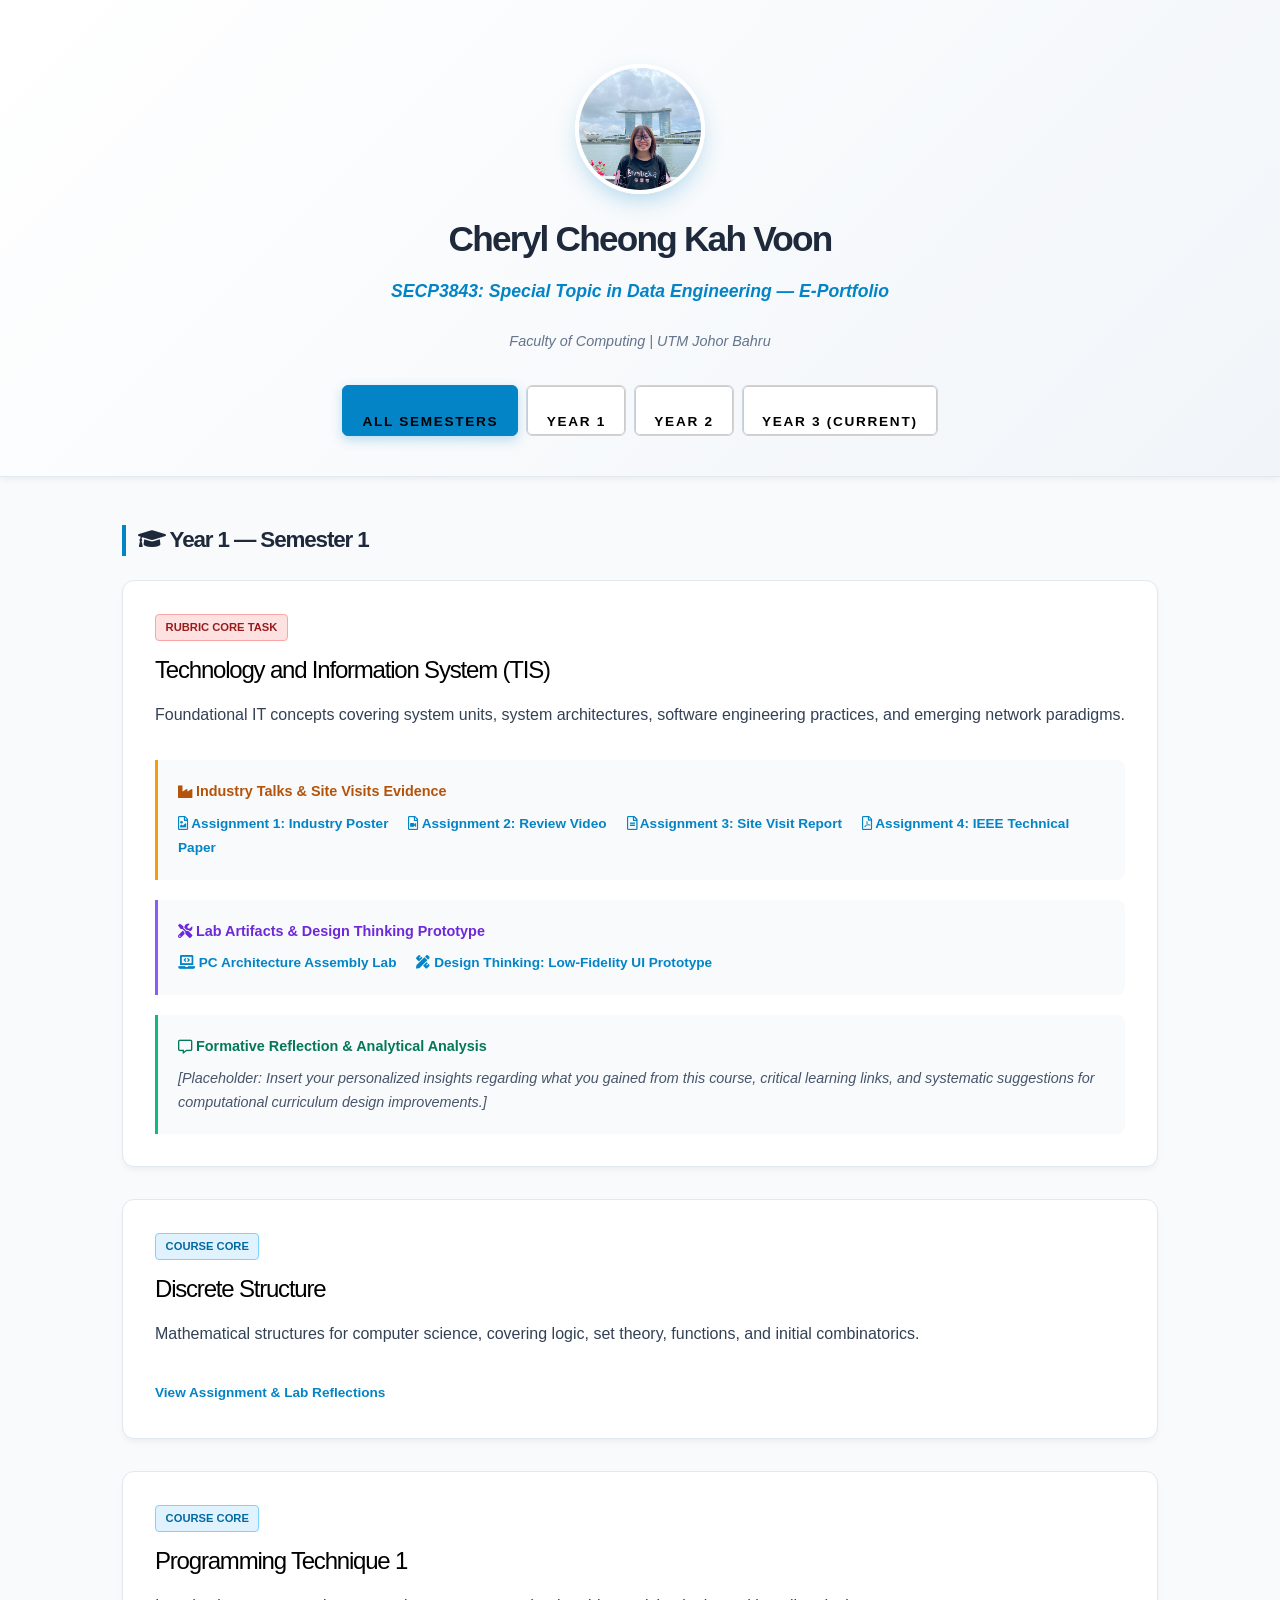
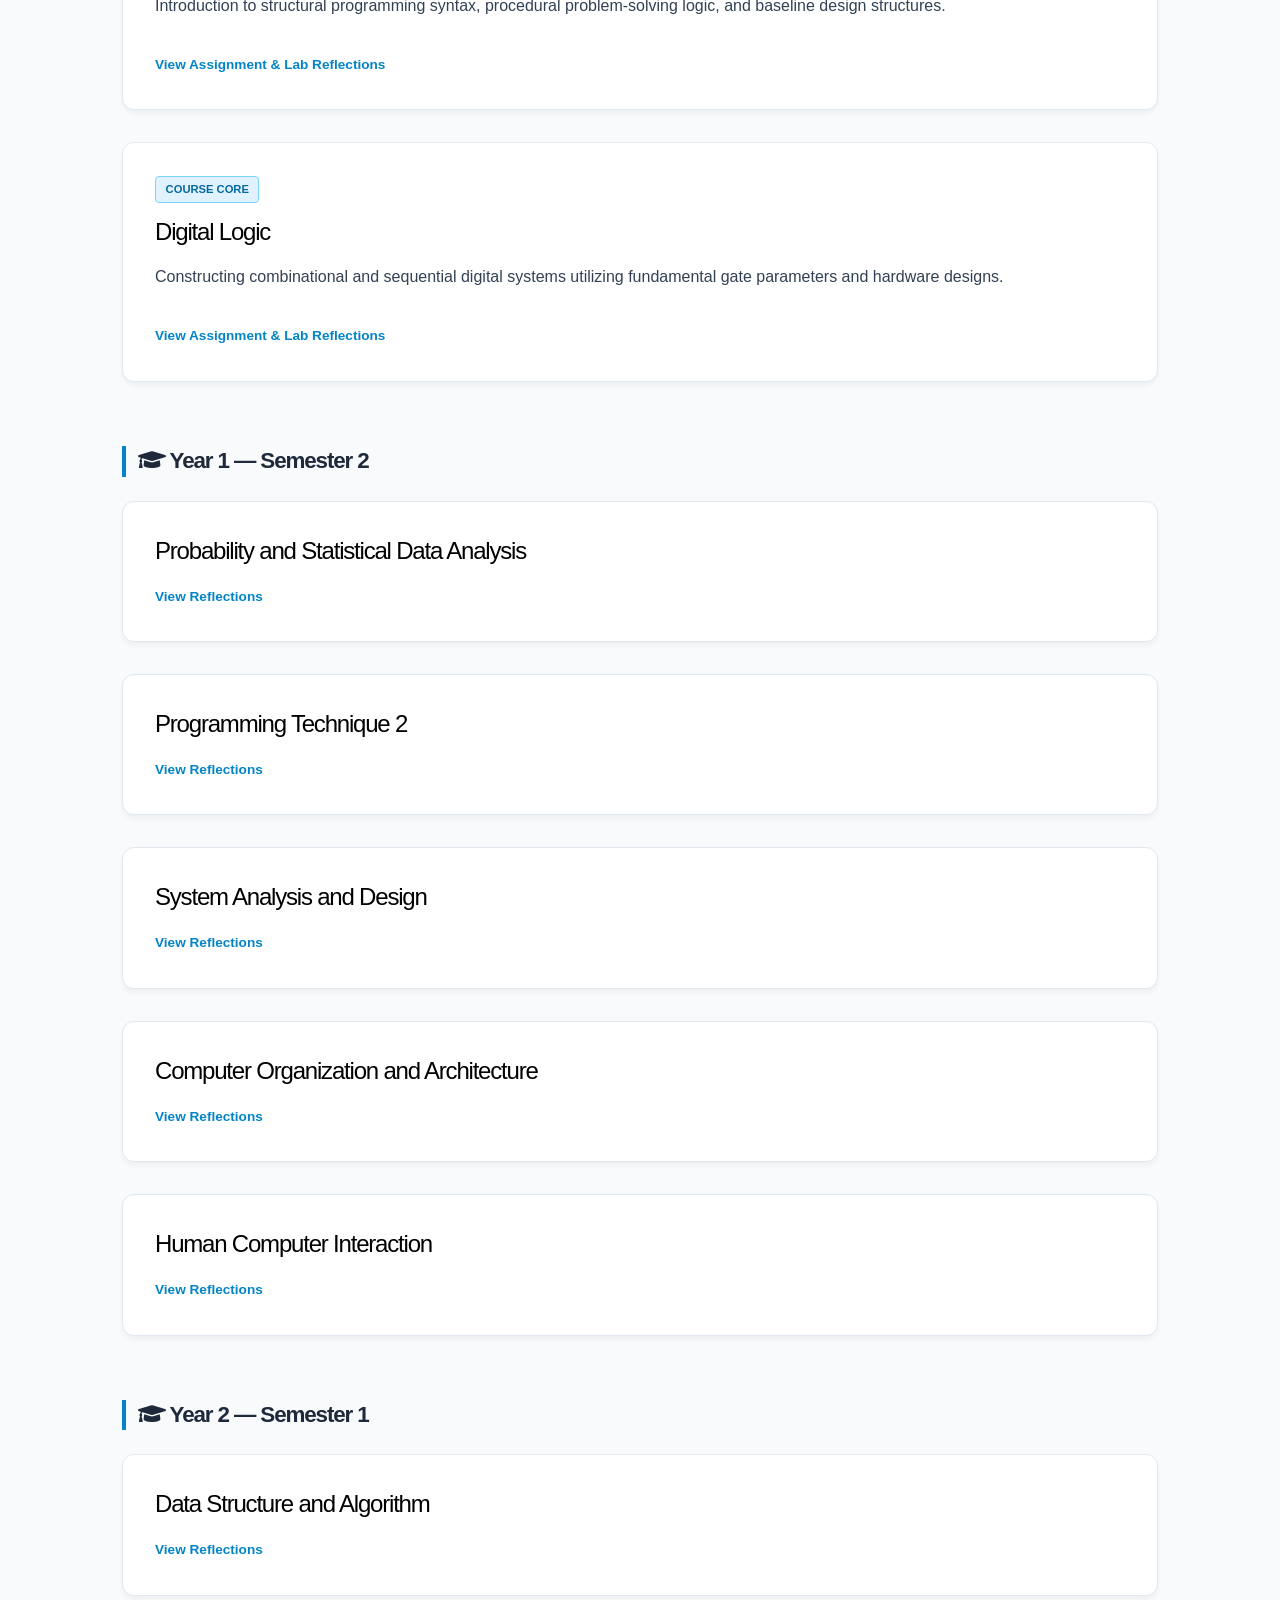
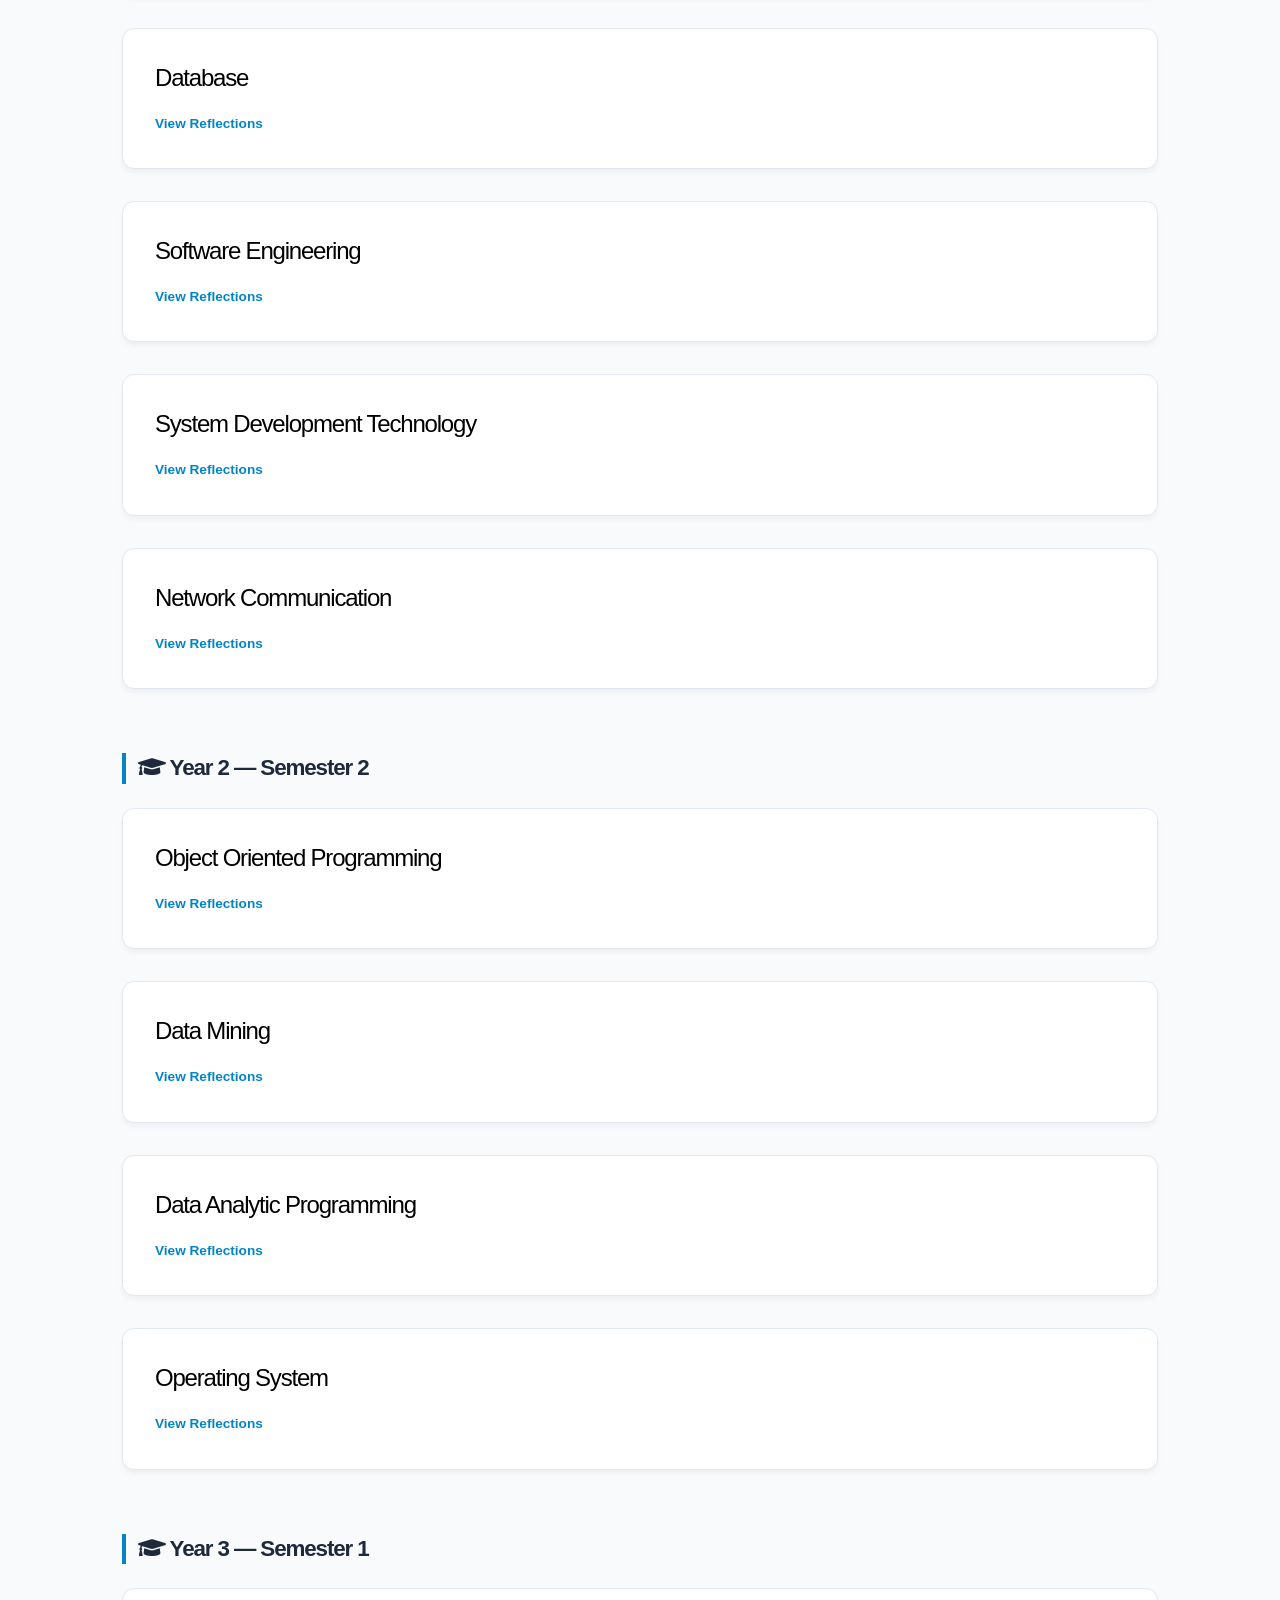
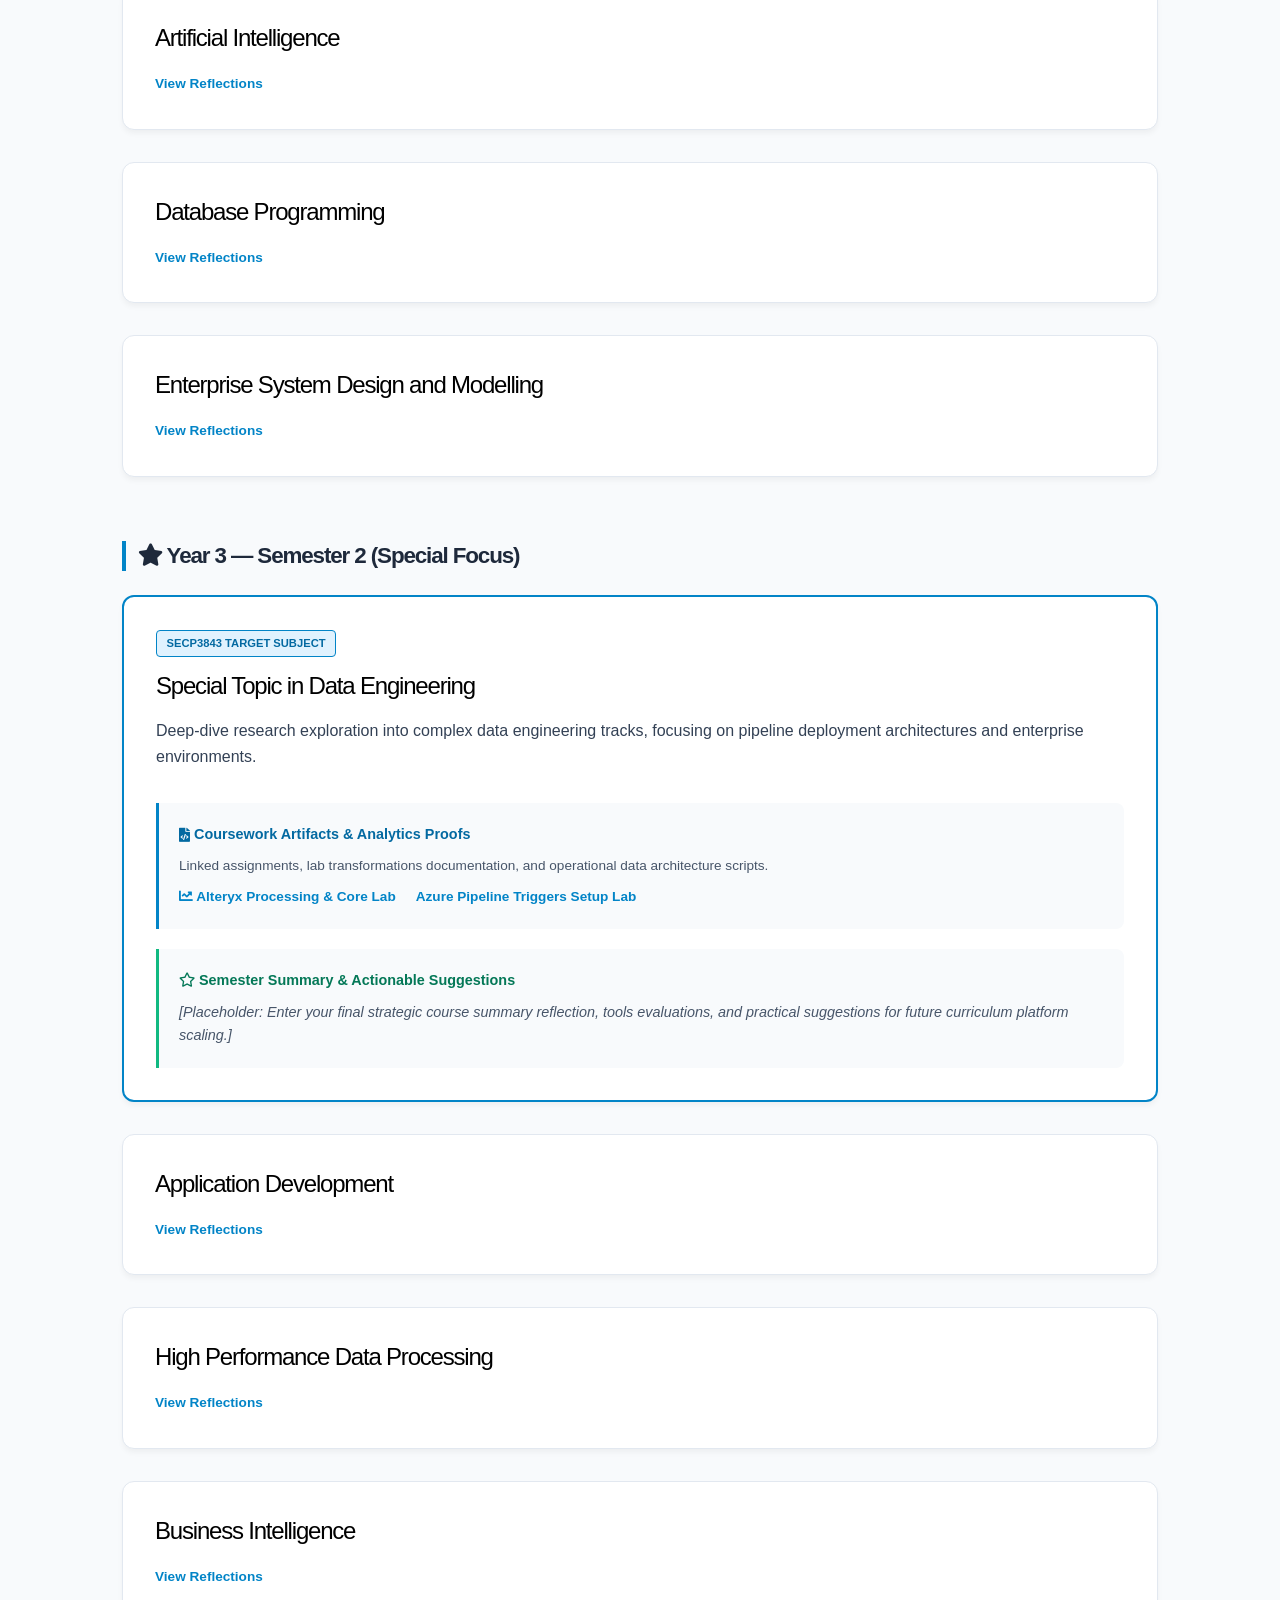
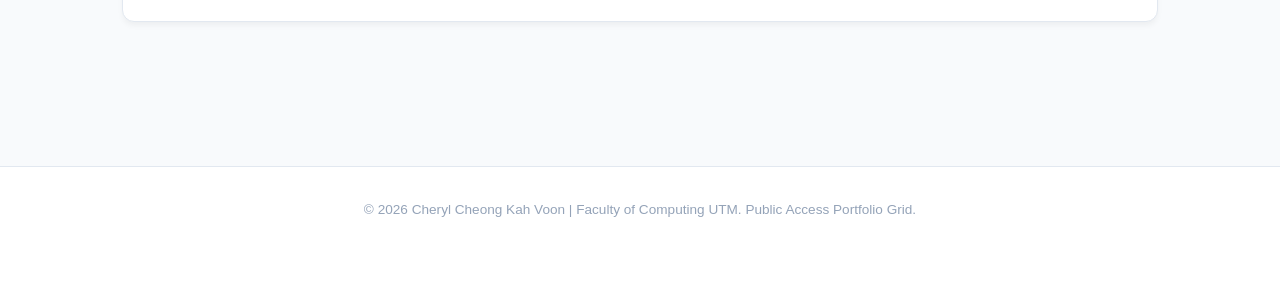
==== commit 5581a09f: "updated" ====
--- a/index.html
+++ b/index.html
@@ -1,156 +1,337 @@
-<!DOCTYPE HTML>
-<!--
-	Story by HTML5 UP
-	html5up.net | @ajlkn
-	Free for personal and commercial use under the CCA 3.0 license (html5up.net/license)
--->
-<html>
-	<head>
-		<title>Portfolio</title>
-		<meta charset="utf-8" />
-		<meta name="viewport" content="width=device-width, initial-scale=1, user-scalable=no" />
-		<link rel="stylesheet" href="assets/css/main.css" />
-		<noscript><link rel="stylesheet" href="assets/css/noscript.css" /></noscript>
-	</head>
-	<body class="is-preload">
-
-		<!-- Wrapper -->
-			<div id="wrapper" class="divided">
-
-				<!-- One -->
-					<section class="banner style1 orient-left content-align-left image-position-right fullscreen onload-image-fade-in onload-content-fade-right">
-						<div class="content">
-							<h1>CHERYL CHEONG KAH VOON</h1>
-							<p class="major">​I am a cute girl turning 20  <br> I am an ​extroverted and funny person.<br> 
-I like to challenge myself. <br>
-I like to eat something delicious.<br></p>
-						</div>
-						<div class="image">
-							<img src="image/myphoto.jpg" alt="" />
-						</div>
-					</section>
-
-				<!-- Two -->
-					<section class="spotlight style1 orient-right content-align-left image-position-center onscroll-image-fade-in" id="first">
-						<div class="content">
-							<h2>Programming technique 1</h2>
-							<br>
-<br>
- <br>
-  <br>
-   <br>
-							<ul class="actions stacked">
-								<li><a href="https://github.com/Cheryl322/SECPH-Y1S1/tree/main/Programming%20technique%201" class="button">Learn More</a></li>
-							</ul>
-						</div>
-						<div class="image">
-							<img src="image/programming technique1.jpg" alt="" />
-						</div>
-					</section>
-
-				<!-- Three -->
-					<section class="spotlight style1 orient-left content-align-left image-position-center onscroll-image-fade-in">
-						<div class="content">
-							<h2>Digital Logic</h2>
-							<br>
-<br>
- <br>
-  <br>
-   <br>
-							<ul class="actions stacked">
-								<li><a href="https://github.com/Cheryl322/SECPH-Y1S1/tree/main/Digital%20logic" class="button">Learn More</a></li>
-							</ul>
-						</div>
-						<div class="image">
-							<img src="image/digital logic.jpg" alt="" />
-						</div>
-					</section>
-
-				<!-- Four -->
-					<section class="spotlight style1 orient-right content-align-left image-position-center onscroll-image-fade-in">
-						<div class="content">
-							<h2>Discrete Structure</h2>
-							<br>
-<br>
- <br>
-  <br>
-   <br>
-							<ul class="actions stacked">
-								<li><a href="https://github.com/Cheryl322/SECPH-Y1S1/tree/main/Discrete%20structure" class="button">Learn More</a></li>
-							</ul>
-						</div>
-						<div class="image">
-							<img src="image/discrete.jpg" alt="" />
-						</div>
-					</section>
-
-				<!-- Five -->
-					<section class="spotlight style1 orient-left content-align-left image-position-center onscroll-image-fade-in">
-						<div class="content">
-							<h2>Technology and Information Sistem</h2>
-							<br>
-<br>
- <br>
-  <br>
-   <br>
-							<ul class="actions stacked">
-								<li><a href="https://github.com/Cheryl322/SECPH-Y1S1/tree/main/TIS" class="button">Learn More</a></li>
-							</ul>
-						</div>
-						<div class="image">
-							<img src="image/tis.jpg" alt="" />
-						</div>
-					</section>
-
-				<!-- Six -->
-					<section class="wrapper style1 align-center">
-						<div class="inner medium">
-							<h2>Get in touch</h2>
-							<form method="post" action="#">
-								<div class="fields">
-									<div class="field half">
-										<label for="name">Name</label>
-										<input type="text" name="name" id="name" value="" />
-									</div>
-									<div class="field half">
-										<label for="email">Email</label>
-										<input type="email" name="email" id="email" value="" />
-									</div>
-									<div class="field">
-										<label for="message">Message</label>
-										<textarea name="message" id="message" rows="6"></textarea>
-									</div>
-								</div>
-								<ul class="actions special">
-									<li><input type="submit" name="submit" id="submit" value="Send Message" /></li>
-								</ul>
-							</form>
-
-						</div>
-					</section>
-
-				<!-- Footer -->
-					<footer class="wrapper style1 align-center">
-						<div class="inner">
-							<ul class="icons">
-								<li><a href="ttps://github.com/Cheryl322" class="icon brands style2 fa-Github"><span class="label">Github</span></a></li>
-								<li><a href="https://www.facebook.com/Cheryl Cheong" class="icon brands style2 fa-facebook-f"><span class="label">Facebook</span></a></li>
-								<li><a href="https://instagram.com/cheryl_322" class="icon brands style2 fa-instagram"><span class="label">Instagram</span></a></li>
-								<li><a href="https://linkedin.com/in/Cheryl Cheong" class="icon brands style2 fa-linkedin-in"><span class="label">LinkedIn</span></a></li>
-							</ul>
-						</div>
-					</footer>
-
-			</div>
-
-		<!-- Scripts -->
-			<script src="assets/js/jquery.min.js"></script>
-			<script src="assets/js/jquery.scrollex.min.js"></script>
-			<script src="assets/js/jquery.scrolly.min.js"></script>
-			<script src="assets/js/browser.min.js"></script>
-			<script src="assets/js/breakpoints.min.js"></script>
-			<script src="assets/js/util.js"></script>
-			<script src="assets/js/main.js"></script>
-
-	</body>
-</html>
+<!DOCTYPE html>
+<html lang="en">
+<head>
+    <meta charset="UTF-8">
+    <meta name="viewport" content="width=device-width, initial-scale=1.0">
+    <title>Cheryl Cheong Kah Voon | SECP3843 E-Portfolio</title>
+    <!-- Link to your existing archive styles -->
+    <link rel="stylesheet" href="assets/css/main.css">
+    <link rel="stylesheet" href="assets/css/fontawesome-all.min.css">
+    <noscript><link rel="stylesheet" href="assets/css/noscript.css" /></noscript>
+    <style>
+        /* Professional Light Academic Theme */
+        body {
+            background-color: #f8fafc;
+            color: #334155;
+            font-family: 'Segoe UI', Roboto, sans-serif;
+        }
+        .dashboard-header {
+            background: linear-gradient(135deg, #ffffff 0%, #f1f5f9 100%);
+            padding: 4rem 2rem 2.5rem 2rem;
+            text-align: center;
+            border-bottom: 1px solid #e2e8f0;
+            box-shadow: 0 4px 6px -1px rgba(0, 0, 0, 0.05);
+        }
+        .profile-img {
+            border: 4px solid #ffffff;
+            border-radius: 50%;
+            box-shadow: 0 10px 25px -5px rgba(2, 132, 199, 0.3);
+            width: 130px;
+            height: 130px;
+            object-fit: cover;
+        }
+        .tab-navigation {
+            display: flex;
+            justify-content: center;
+            gap: 0.5rem;
+            margin-top: 2rem;
+            flex-wrap: wrap;
+        }
+        .tab-btn {
+            background: #ffffff;
+            border: 1px solid #cbd5e1;
+            color: #64748b;
+            padding: 0.6rem 1.2rem;
+            border-radius: 6px;
+            cursor: pointer;
+            font-weight: 600;
+            font-size: 0.85rem;
+            transition: all 0.2s ease;
+        }
+        .tab-btn:hover, .tab-btn.active {
+            background: #0284c7;
+            color: #ffffff;
+            border-color: #0284c7;
+            box-shadow: 0 4px 12px rgba(2, 132, 199, 0.25);
+        }
+        .dashboard-container {
+            max-width: 1100px;
+            margin: 0 auto;
+            padding: 3rem 2rem 5rem 2rem;
+        }
+        .semester-pane {
+            margin-bottom: 4rem;
+        }
+        .semester-header-title {
+            font-size: 1.4rem;
+            color: #1e293b;
+            margin-bottom: 1.5rem;
+            border-left: 4px solid #0284c7;
+            padding-left: 12px;
+            font-weight: 700;
+        }
+        .course-grid {
+            display: grid;
+            grid-template-columns: 1fr;
+            gap: 2rem;
+        }
+        .course-card {
+            background: #ffffff;
+            border: 1px solid #e2e8f0;
+            border-radius: 12px;
+            padding: 2rem;
+            box-shadow: 0 4px 6px -1px rgba(0, 0, 0, 0.05);
+            transition: all 0.3s ease;
+        }
+        .course-card:hover {
+            border-color: #0284c7;
+            box-shadow: 0 10px 20px rgba(0,0,0,0.05);
+        }
+        .meta-tag {
+            display: inline-block;
+            font-size: 0.7rem;
+            font-weight: 700;
+            padding: 0.2rem 0.6rem;
+            border-radius: 4px;
+            margin-bottom: 0.75rem;
+            text-transform: uppercase;
+        }
+        .tag-required { background: #fee2e2; color: #991b1b; border: 1px solid #fca5a5; }
+        .tag-core { background: #e0f2fe; color: #0369a1; border: 1px solid #7dd3fc; }
+        
+        /* Reflection Box Styling to hit that Excellent Rubric Rating */
+        .reflection-box {
+            background: #f8fafc;
+            border-left: 3px solid #f59e0b;
+            padding: 1.25rem;
+            margin-top: 1.25rem;
+            border-radius: 0 8px 8px 0;
+            font-size: 0.9rem;
+        }
+        .reflection-title {
+            font-weight: 700;
+            color: #b45309;
+            margin-bottom: 0.5rem;
+            display: flex;
+            align-items: center;
+            gap: 0.25rem;
+        }
+        .evidence-links a {
+            color: #0284c7;
+            text-decoration: none;
+            font-weight: 600;
+            font-size: 0.85rem;
+            margin-right: 1rem;
+        }
+        .evidence-links a:hover { text-decoration: underline; }
+    </style>
+</head>
+<body>
+
+    <div id="wrapper">
+
+        <!-- Header Profile Summary Section -->
+        <header class="dashboard-header">
+            <img src="image/myphoto.jpg" alt="Cheryl Cheong" class="profile-img">
+            <h1 style="margin-top:1rem; font-size:2.2rem; color: #1e293b; font-weight: 800;">Cheryl Cheong Kah Voon</h1>
+            <p style="font-size:1.1rem; color:#0284c7; font-weight:600; margin-top:0.25rem;">
+                SECP3843: Special Topic in Data Engineering — E-Portfolio
+            </p>
+            <p style="font-size:0.9rem; color:#64748b; margin-top:0.25rem;">Faculty of Computing | UTM Johor Bahru</p>
+            
+            <div class="tab-navigation">
+                <button class="tab-btn active" onclick="switchYear('all')">All Semesters</button>
+                <button class="tab-btn" onclick="switchYear('year1')">Year 1</button>
+                <button class="tab-btn" onclick="switchYear('year2')">Year 2</button>
+                <button class="tab-btn" onclick="switchYear('year3')">Year 3 (Current)</button>
+            </div>
+        </header>
+
+        <!-- Main Content -->
+        <main class="dashboard-container">
+
+            <!-- ==================== YEAR 1 ==================== -->
+            <div class="year-group" data-year="year1">
+                <div class="semester-pane">
+                    <h2 class="semester-header-title"><i class="fas fa-graduation-cap"></i> Year 1 — Semester 1</h2>
+                    <div class="course-grid">
+                        
+                        <!-- Technology and Information System Card (Rubric Explicit Requirement) -->
+                        <div class="course-card">
+                            <span class="meta-tag tag-required">Rubric Core Task</span>
+                            <h3>Technology and Information System (TIS)</h3>
+                            <p>Foundational IT concepts covering system units, system architectures, software engineering practices, and emerging network paradigms.</p>
+                            
+                            <!-- Expandable/Placeholder sections for your specific TIS requirements -->
+                            <div class="reflection-box">
+                                <div class="reflection-title"><i class="fas fa-industry"></i> Industry Talks & Site Visits Evidence</div>
+                                <div class="evidence-links">
+                                    <a href="#"><i class="far fa-file-image"></i> Assignment 1: Industry Poster</a>
+                                    <a href="#"><i class="far fa-file-video"></i> Assignment 2: Review Video</a>
+                                    <a href="#"><i class="far fa-file-alt"></i> Assignment 3: Site Visit Report</a>
+                                    <a href="#"><i class="far fa-file-pdf"></i> Assignment 4: IEEE Technical Paper</a>
+                                </div>
+                            </div>
+                            
+                            <div class="reflection-box" style="border-left-color: #8b5cf6;">
+                                <div class="reflection-title" style="color: #6d28d9;"><i class="fas fa-tools"></i> Lab Artifacts & Design Thinking Prototype</div>
+                                <div class="evidence-links">
+                                    <a href="#"><i class="fas fa-laptop-code"></i> PC Architecture Assembly Lab</a>
+                                    <a href="#"><i class="fas fa-pencil-ruler"></i> Design Thinking: Low-Fidelity UI Prototype</a>
+                                </div>
+                            </div>
+
+                            <div class="reflection-box" style="border-left-color: #10b981;">
+                                <div class="reflection-title" style="color: #047857;"><i class="far fa-comment-alt"></i> Formative Reflection & Analytical Analysis</div>
+                                <p style="margin: 0; font-style: italic; color: #475569;">
+                                    [Placeholder: Insert your personalized insights regarding what you gained from this course, critical learning links, and systematic suggestions for computational curriculum design improvements.]
+                                </p>
+                            </div>
+                        </div>
+
+                        <!-- Other Sem 1 Courses -->
+                        <div class="course-card">
+                            <span class="meta-tag tag-core">Course Core</span>
+                            <h3>Discrete Structure</h3>
+                            <p>Mathematical structures for computer science, covering logic, set theory, functions, and initial combinatorics.</p>
+                            <div class="evidence-links"><a href="#">View Assignment & Lab Reflections</a></div>
+                        </div>
+                        <div class="course-card">
+                            <span class="meta-tag tag-core">Course Core</span>
+                            <h3>Programming Technique 1</h3>
+                            <p>Introduction to structural programming syntax, procedural problem-solving logic, and baseline design structures.</p>
+                            <div class="evidence-links"><a href="#">View Assignment & Lab Reflections</a></div>
+                        </div>
+                        <div class="course-card">
+                            <span class="meta-tag tag-core">Course Core</span>
+                            <h3>Digital Logic</h3>
+                            <p>Constructing combinational and sequential digital systems utilizing fundamental gate parameters and hardware designs.</p>
+                            <div class="evidence-links"><a href="#">View Assignment & Lab Reflections</a></div>
+                        </div>
+                    </div>
+                </div>
+
+                <!-- Year 1 Sem 2 -->
+                <div class="semester-pane">
+                    <h2 class="semester-header-title"><i class="fas fa-graduation-cap"></i> Year 1 — Semester 2</h2>
+                    <div class="course-grid">
+                        <div class="course-card"><h3>Probability and Statistical Data Analysis</h3><div class="evidence-links"><a href="#">View Reflections</a></div></div>
+                        <div class="course-card"><h3>Programming Technique 2</h3><div class="evidence-links"><a href="#">View Reflections</a></div></div>
+                        <div class="course-card"><h3>System Analysis and Design</h3><div class="evidence-links"><a href="#">View Reflections</a></div></div>
+                        <div class="course-card"><h3>Computer Organization and Architecture</h3><div class="evidence-links"><a href="#">View Reflections</a></div></div>
+                        <div class="course-card"><h3>Human Computer Interaction</h3><div class="evidence-links"><a href="#">View Reflections</a></div></div>
+                    </div>
+                </div>
+            </div>
+
+            <!-- ==================== YEAR 2 ==================== -->
+            <div class="year-group" data-year="year2">
+                <!-- Year 2 Sem 1 -->
+                <div class="semester-pane">
+                    <h2 class="semester-header-title"><i class="fas fa-graduation-cap"></i> Year 2 — Semester 1</h2>
+                    <div class="course-grid">
+                        <div class="course-card"><h3>Data Structure and Algorithm</h3><div class="evidence-links"><a href="#">View Reflections</a></div></div>
+                        <div class="course-card"><h3>Database</h3><div class="evidence-links"><a href="#">View Reflections</a></div></div>
+                        <div class="course-card"><h3>Software Engineering</h3><div class="evidence-links"><a href="#">View Reflections</a></div></div>
+                        <div class="course-card"><h3>System Development Technology</h3><div class="evidence-links"><a href="#">View Reflections</a></div></div>
+                        <div class="course-card"><h3>Network Communication</h3><div class="evidence-links"><a href="#">View Reflections</a></div></div>
+                    </div>
+                </div>
+
+                <!-- Year 2 Sem 2 -->
+                <div class="semester-pane">
+                    <h2 class="semester-header-title"><i class="fas fa-graduation-cap"></i> Year 2 — Semester 2</h2>
+                    <div class="course-grid">
+                        <div class="course-card"><h3>Object Oriented Programming</h3><div class="evidence-links"><a href="#">View Reflections</a></div></div>
+                        <div class="course-card"><h3>Data Mining</h3><div class="evidence-links"><a href="#">View Reflections</a></div></div>
+                        <div class="course-card"><h3>Data Analytic Programming</h3><div class="evidence-links"><a href="#">View Reflections</a></div></div>
+                        <div class="course-card"><h3>Operating System</h3><div class="evidence-links"><a href="#">View Reflections</a></div></div>
+                    </div>
+                </div>
+            </div>
+
+            <!-- ==================== YEAR 3 ==================== -->
+            <div class="year-group" data-year="year3">
+                <!-- Year 3 Sem 1 -->
+                <div class="semester-pane">
+                    <h2 class="semester-header-title"><i class="fas fa-graduation-cap"></i> Year 3 — Semester 1</h2>
+                    <div class="course-grid">
+                        <div class="course-card"><h3>Artificial Intelligence</h3><div class="evidence-links"><a href="#">View Reflections</a></div></div>
+                        <div class="course-card"><h3>Database Programming</h3><div class="evidence-links"><a href="#">View Reflections</a></div></div>
+                        <div class="course-card"><h3>Enterprise System Design and Modelling</h3><div class="evidence-links"><a href="#">View Reflections</a></div></div>
+                    </div>
+                </div>
+
+                <!-- Year 3 Sem 2 (Current Special Topics Semester) -->
+                <div class="semester-pane">
+                    <h2 class="semester-header-title"><i class="fas fa-star"></i> Year 3 — Semester 2 (Special Focus)</h2>
+                    <div class="course-grid">
+                        
+                        <div class="course-card" style="border: 2px solid #0284c7;">
+                            <span class="meta-tag tag-required" style="background:#e0f2fe; color:#0369a1; border-color:#0284c7;">
+                                SECP3843 Target Subject
+                            </span>
+                            <h3>Special Topic in Data Engineering</h3>
+                            <p>Deep-dive research exploration into complex data engineering tracks, focusing on pipeline deployment architectures and enterprise environments.</p>
+                            
+                            <div class="reflection-box" style="border-left-color: #0284c7;">
+                                <div class="reflection-title" style="color: #0369a1;"><i class="fas fa-file-code"></i> Coursework Artifacts & Analytics Proofs</div>
+                                <p style="margin: 0 0 0.5rem 0; font-size: 0.85rem; color: #475569;">
+                                    Linked assignments, lab transformations documentation, and operational data architecture scripts.
+                                </p>
+                                <div class="evidence-links">
+                                    <a href="#"><i class="fas fa-chart-line"></i> Alteryx Processing & Core Lab</a>
+                                    <a href="#"><i class="cloud-upload-alt"></i> Azure Pipeline Triggers Setup Lab</a>
+                                </div>
+                            </div>
+                            
+                            <div class="reflection-box" style="border-left-color: #10b981;">
+                                <div class="reflection-title" style="color: #047857;"><i class="far fa-star"></i> Semester Summary & Actionable Suggestions</div>
+                                <p style="margin: 0; font-style: italic; color: #475569;">
+                                    [Placeholder: Enter your final strategic course summary reflection, tools evaluations, and practical suggestions for future curriculum platform scaling.]
+                                </p>
+                            </div>
+                        </div>
+
+                        <div class="course-card"><h3>Application Development</h3><div class="evidence-links"><a href="#">View Reflections</a></div></div>
+                        <div class="course-card"><h3>High Performance Data Processing</h3><div class="evidence-links"><a href="#">View Reflections</a></div></div>
+                        <div class="course-card"><h3>Business Intelligence</h3><div class="evidence-links"><a href="#">View Reflections</a></div></div>
+                    </div>
+                </div>
+            </div>
+
+        </main>
+
+        <!-- Footer -->
+        <footer id="footer" style="text-align: center; padding: 2rem; color: #94a3b8; font-size: 0.85rem; background: #ffffff; border-top: 1px solid #e2e8f0;">
+            <p>&copy; 2026 Cheryl Cheong Kah Voon | Faculty of Computing UTM. Public Access Portfolio Grid.</p>
+        </footer>
+
+    </div>
+
+    <!-- Script assets handling navigation filters -->
+    <script>
+        function switchYear(selectedYear) {
+            const buttons = document.querySelectorAll('.tab-btn');
+            buttons.forEach(btn => btn.classList.remove('active'));
+            event.currentTarget.classList.add('active');
+
+            const yearGroups = document.querySelectorAll('.year-group');
+            yearGroups.forEach(group => {
+                if (selectedYear === 'all' || group.getAttribute('data-year') === selectedYear) {
+                    group.style.display = 'block';
+                } else {
+                    group.style.display = 'none';
+                }
+            });
+        }
+    </script>
+    <script src="assets/js/jquery.min.js"></script>
+    <script src="assets/js/jquery.scrollex.min.js"></script>
+    <script src="assets/js/jquery.scrolly.min.js"></script>
+    <script src="assets/js/browser.min.js"></script>
+    <script src="assets/js/breakpoints.min.js"></script>
+    <script src="assets/js/util.js"></script>
+    <script src="assets/js/main.js"></script>
+</body>
+</html>
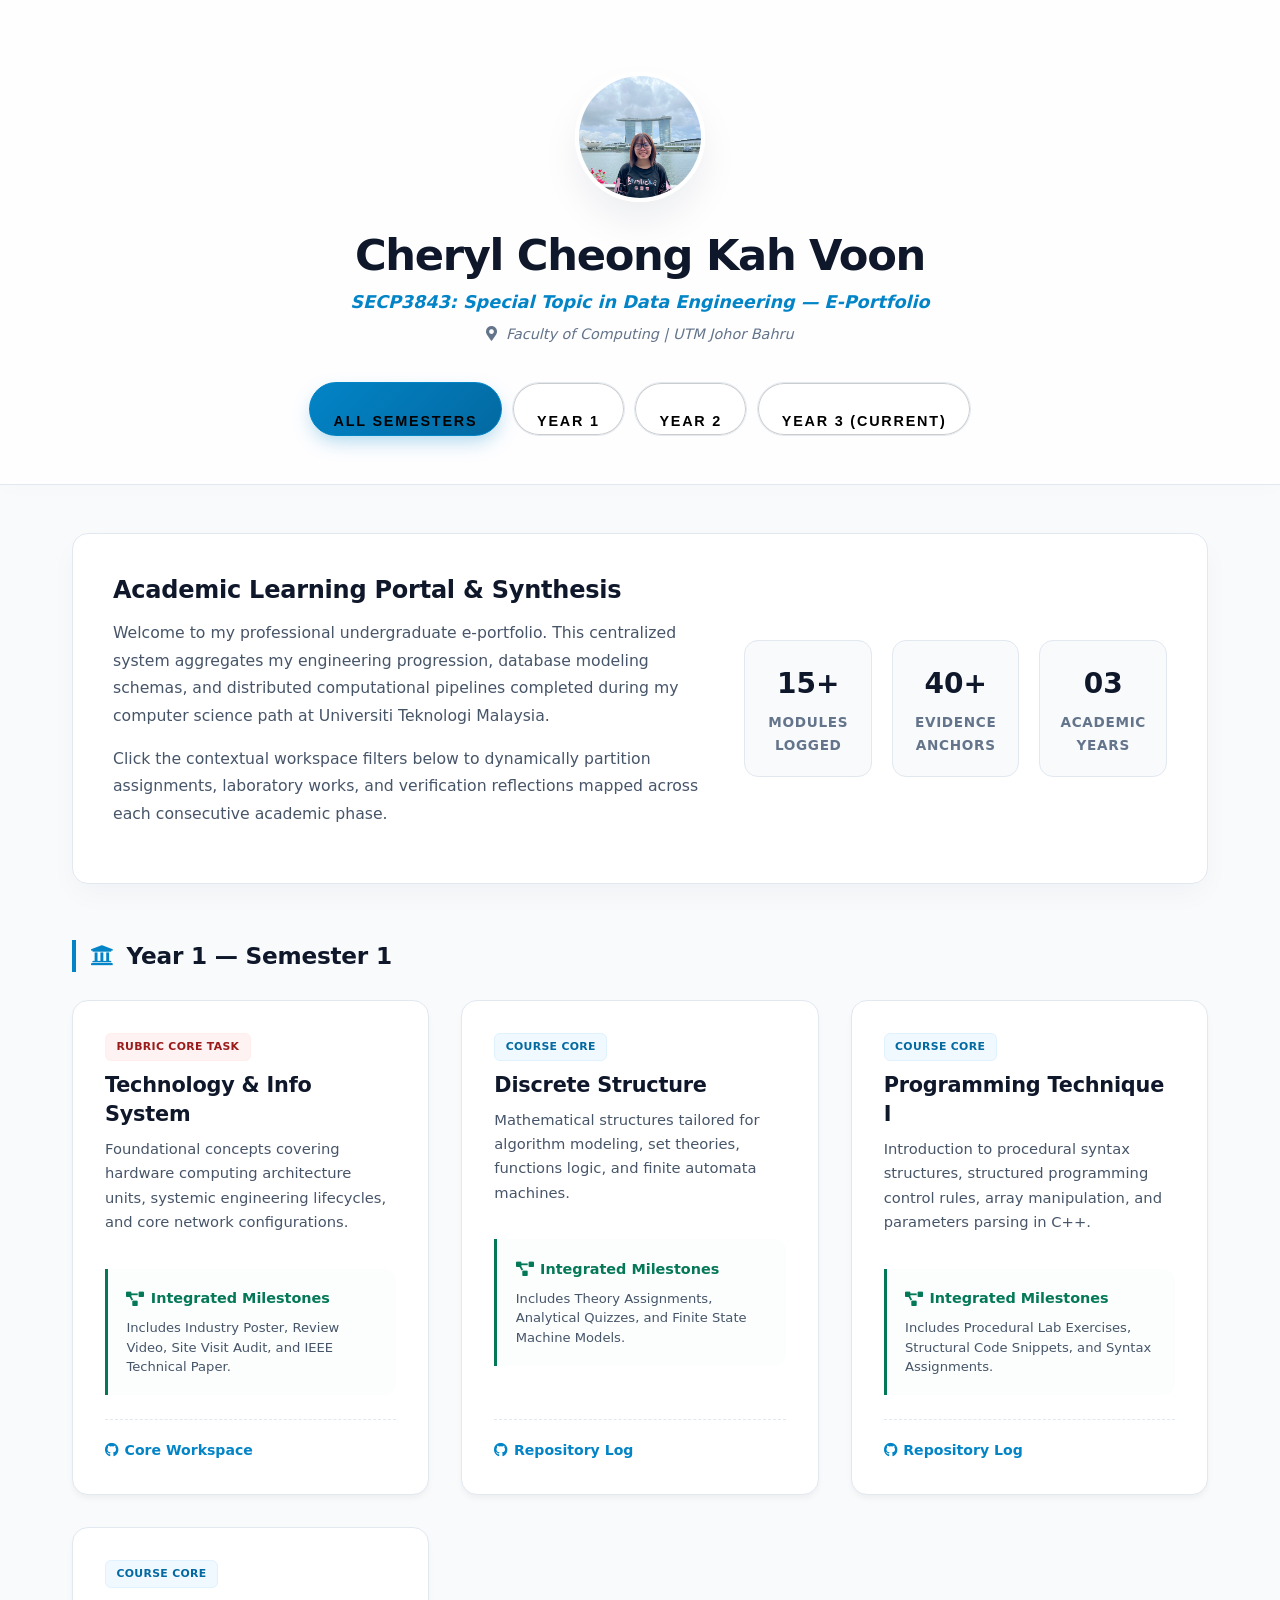
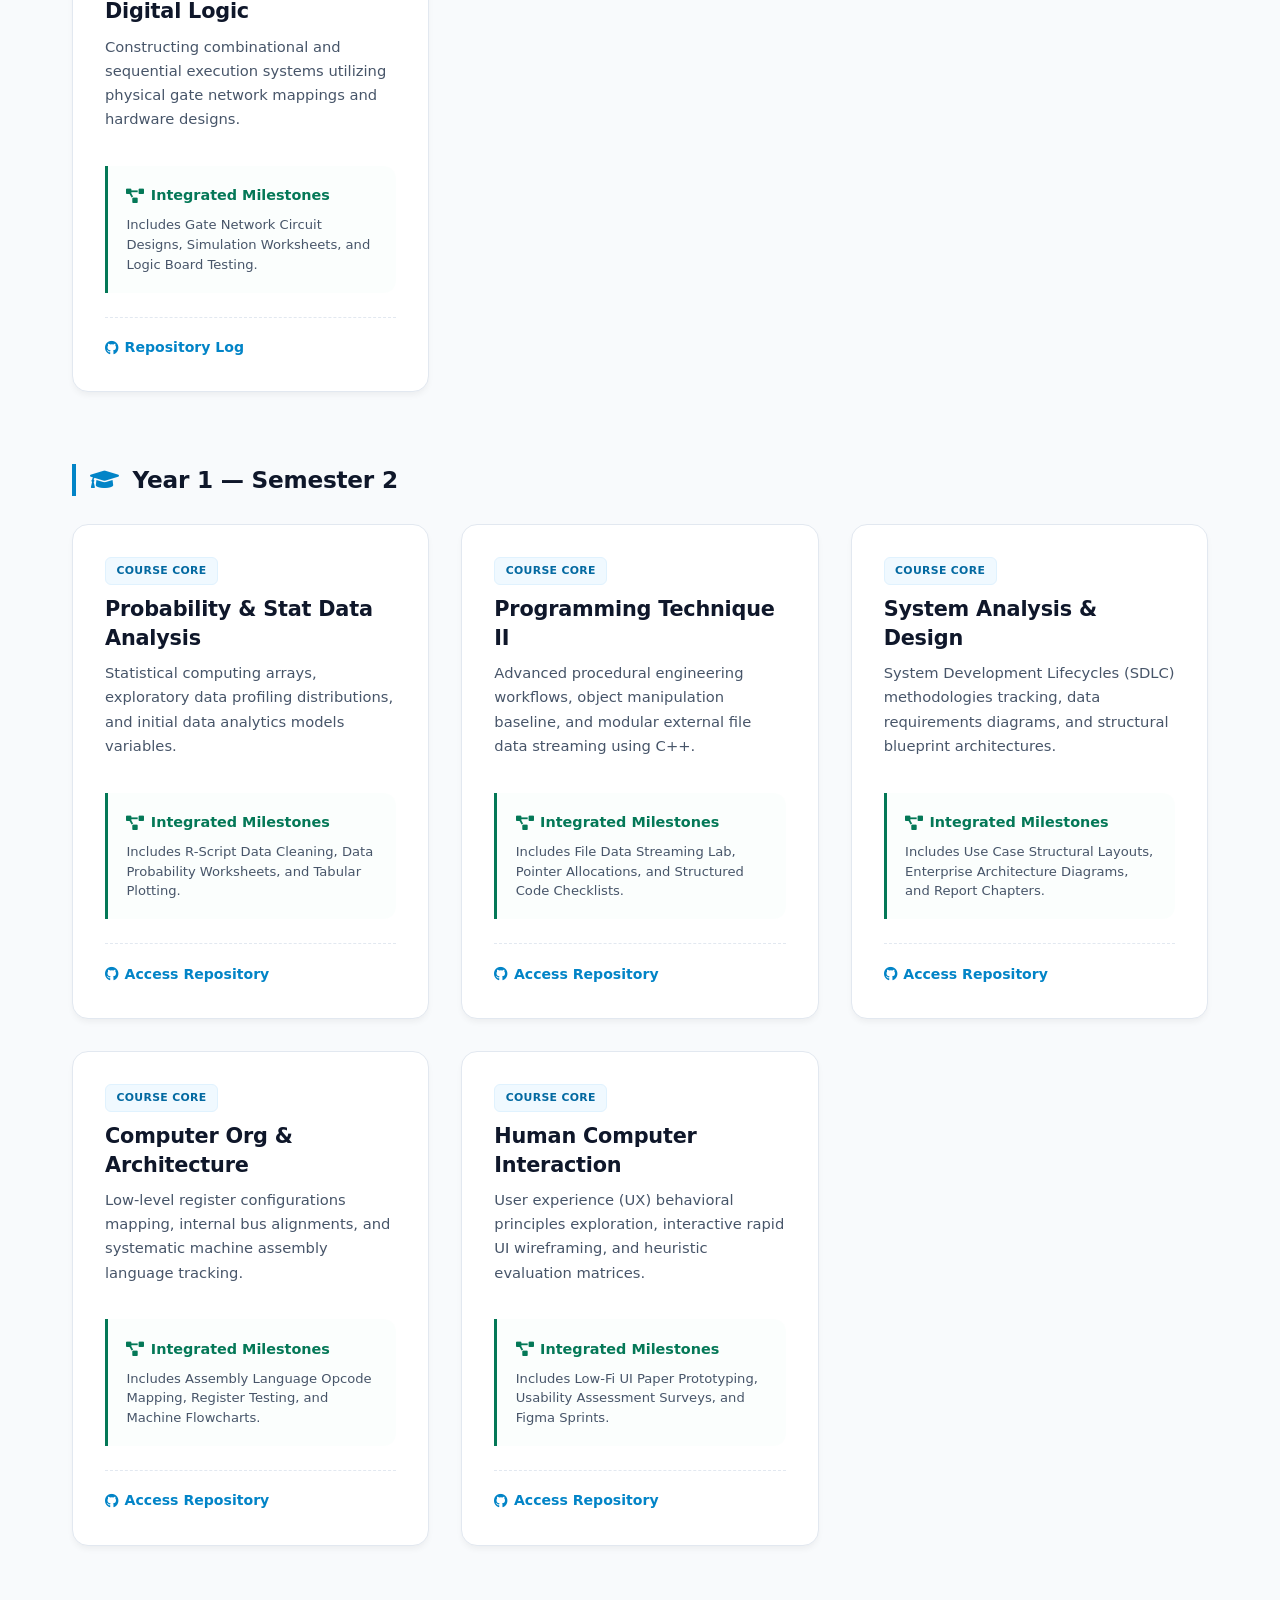
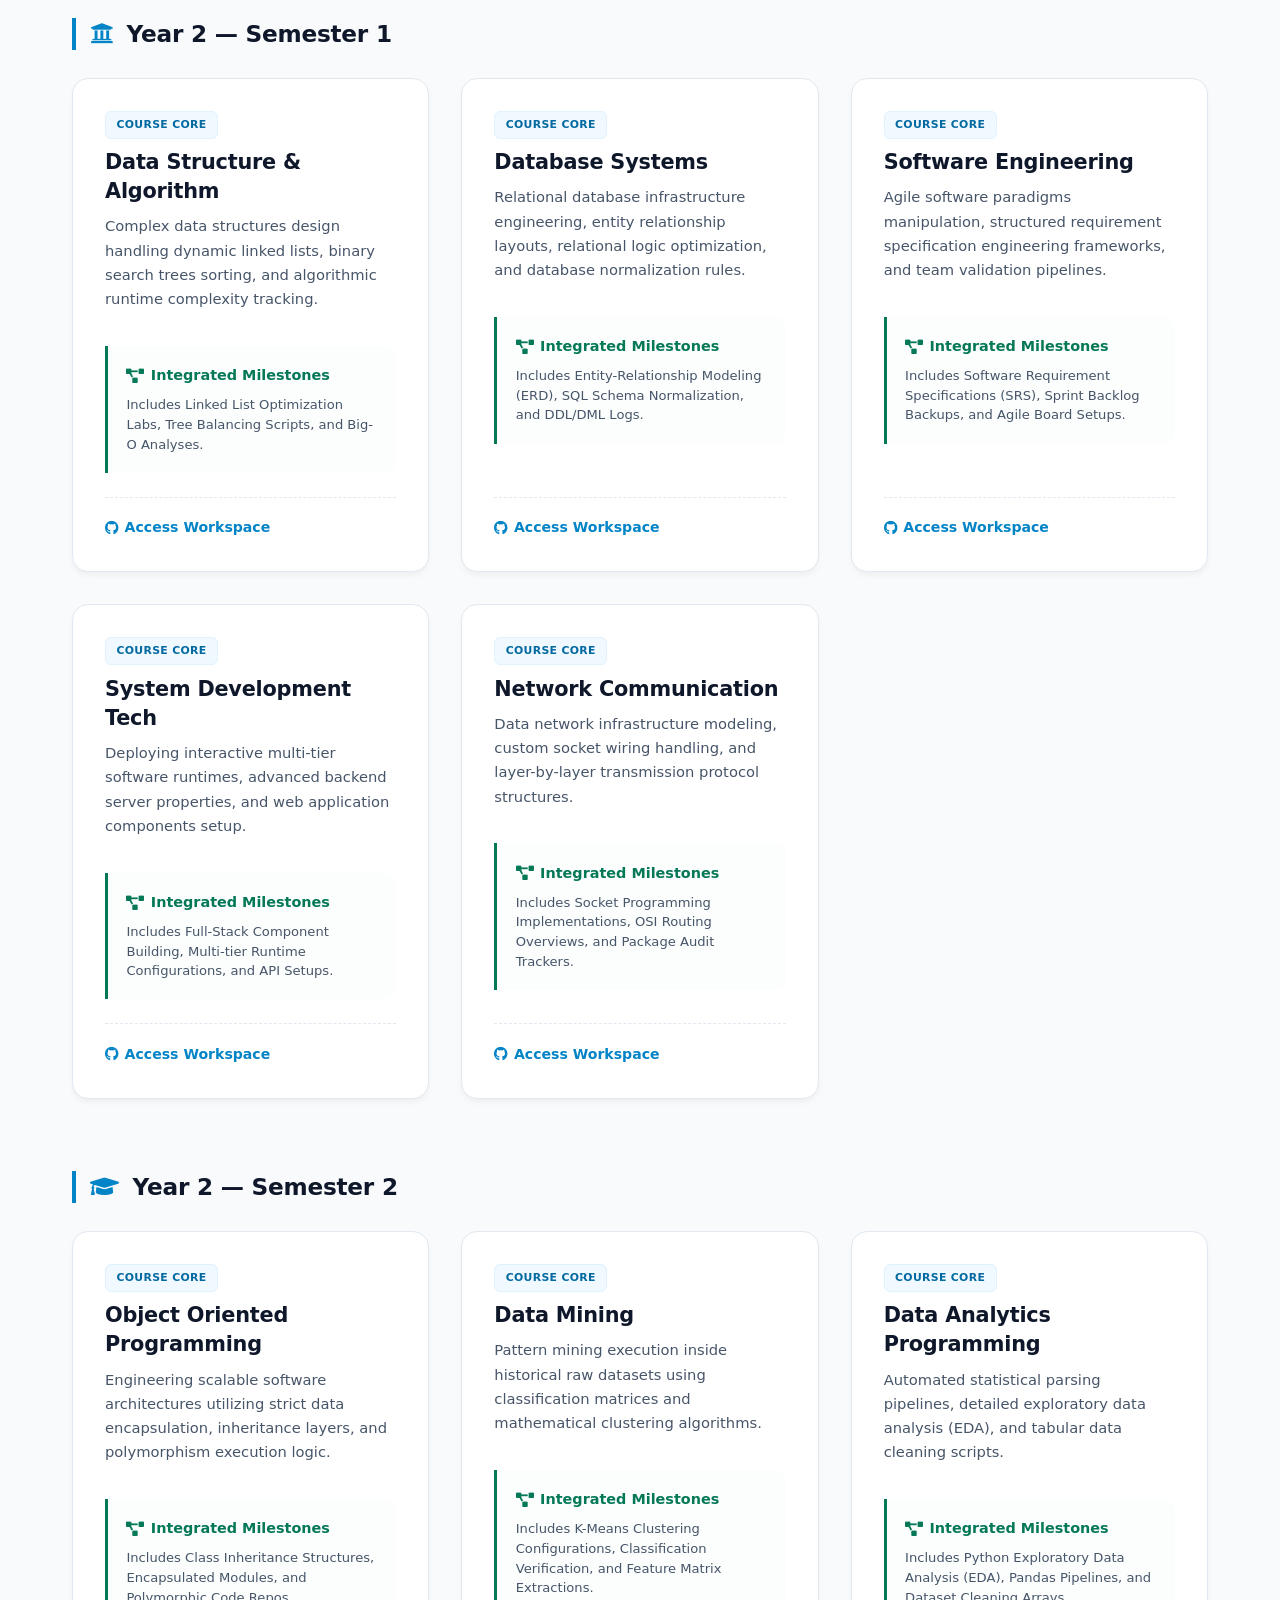
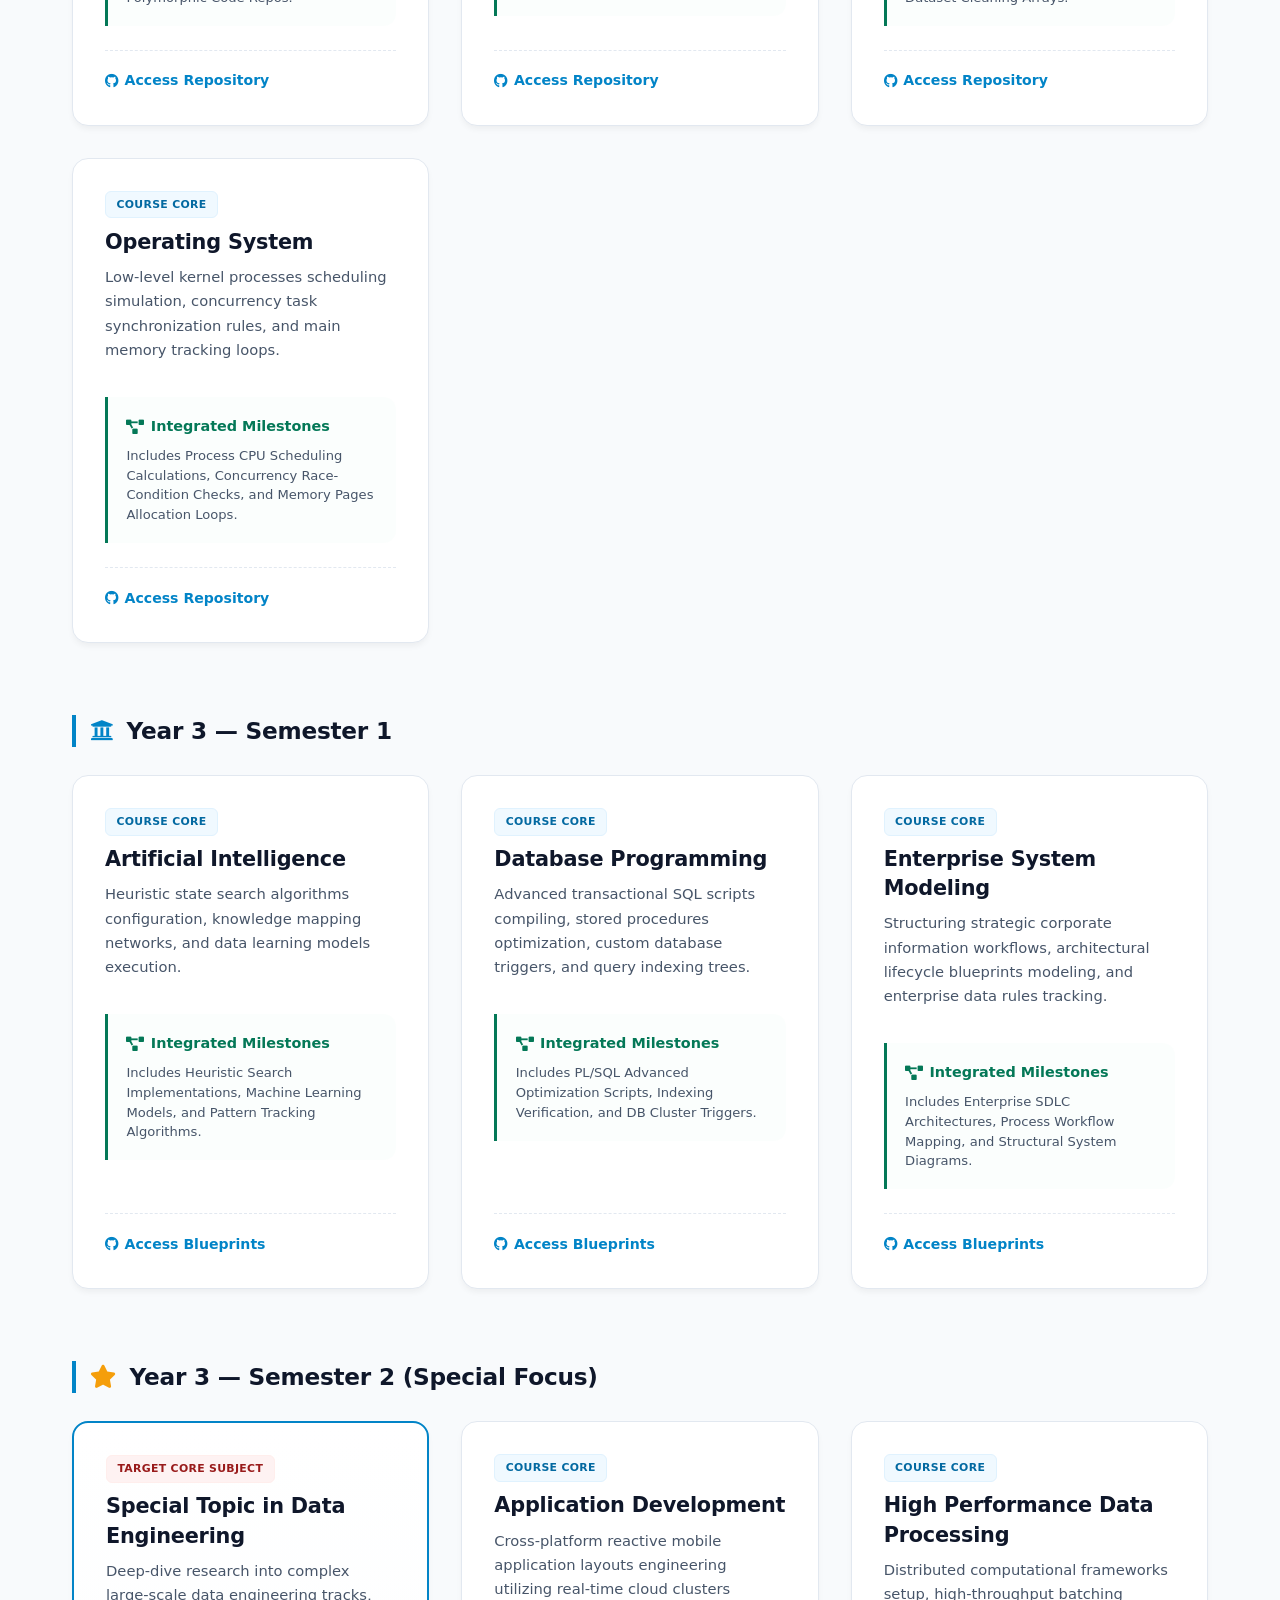
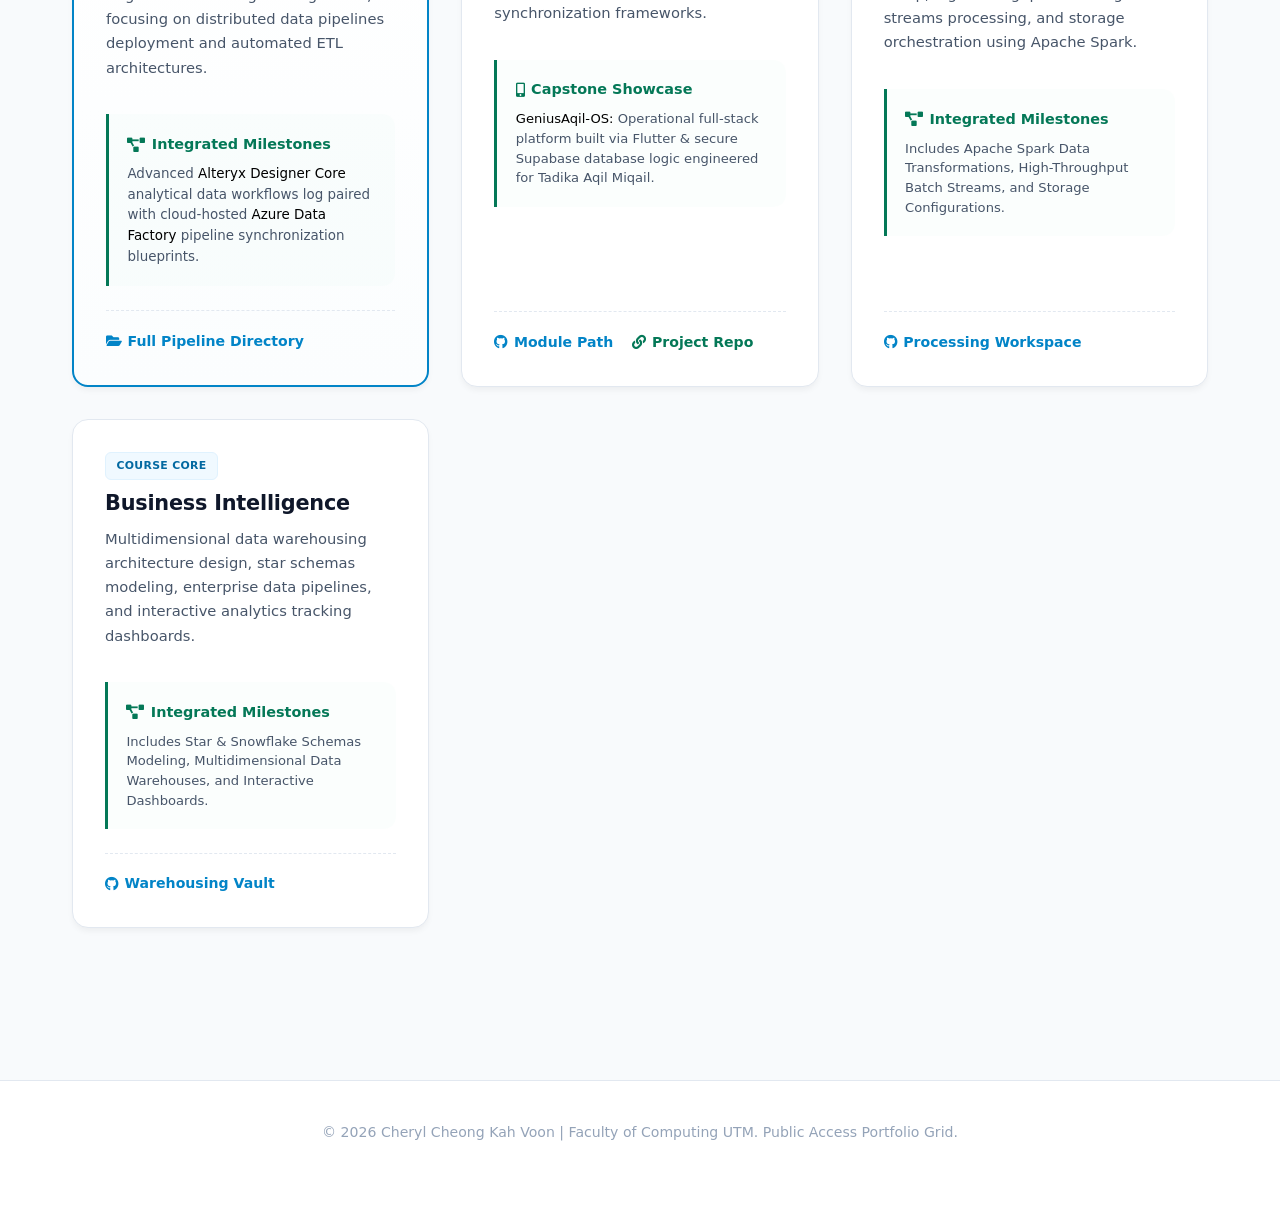
==== commit da029115: "updated" ====
--- a/index.html
+++ b/index.html
@@ -4,317 +4,929 @@
     <meta charset="UTF-8">
     <meta name="viewport" content="width=device-width, initial-scale=1.0">
     <title>Cheryl Cheong Kah Voon | SECP3843 E-Portfolio</title>
-    <!-- Link to your existing archive styles -->
     <link rel="stylesheet" href="assets/css/main.css">
     <link rel="stylesheet" href="assets/css/fontawesome-all.min.css">
     <noscript><link rel="stylesheet" href="assets/css/noscript.css" /></noscript>
     <style>
-        /* Professional Light Academic Theme */
+        :root {
+            color-scheme: light;
+            --surface: #ffffff;
+            --surface-alt: #f8fafc;
+            --text: #1e293b;
+            --muted: #64748b;
+            --accent: #0284c7;
+            --accent-gradient: linear-gradient(135deg, #0284c7 0%, #0369a1 100%);
+            --accent-soft: #f0f9ff;
+            --border: #e2e8f0;
+            --success-soft: #ecfdf5;
+            --success-text: #047857;
+            --warning-soft: #fffbeb;
+            --warning-text: #b45309;
+            --shadow-sm: 0 4px 6px -1px rgba(0, 0, 0, 0.05);
+            --shadow-md: 0 12px 30px -4px rgba(15, 23, 42, 0.04);
+            --shadow-lg: 0 20px 40px -4px rgba(15, 23, 42, 0.08);
+            --radius: 16px;
+        }
+
+        html {
+            scroll-behavior: smooth;
+        }
+
         body {
-            background-color: #f8fafc;
-            color: #334155;
-            font-family: 'Segoe UI', Roboto, sans-serif;
-        }
+            background: radial-gradient(circle at top right, rgba(2, 132, 199, 0.08), transparent 45%),
+                        radial-gradient(circle at top left, rgba(16, 185, 129, 0.05), transparent 45%),
+                        #f8fafc;
+            color: var(--text);
+            font-family: 'Segoe UI', system-ui, Roboto, sans-serif;
+            margin: 0;
+            min-height: 100vh;
+            -webkit-font-smoothing: antialiased;
+        }
+
+        /* Header Style Upgrades */
         .dashboard-header {
-            background: linear-gradient(135deg, #ffffff 0%, #f1f5f9 100%);
-            padding: 4rem 2rem 2.5rem 2rem;
+            background: rgba(255, 255, 255, 0.8);
+            backdrop-filter: blur(20px);
+            -webkit-backdrop-filter: blur(20px);
+            padding: 4.5rem 2rem 3rem;
             text-align: center;
-            border-bottom: 1px solid #e2e8f0;
-            box-shadow: 0 4px 6px -1px rgba(0, 0, 0, 0.05);
-        }
+            border-bottom: 1px solid var(--border);
+            box-shadow: 0 4px 20px -2px rgba(15, 23, 42, 0.02);
+        }
+
+        .profile-container {
+            position: relative;
+            display: inline-block;
+        }
+
         .profile-img {
-            border: 4px solid #ffffff;
+            border: 4px solid var(--surface);
             border-radius: 50%;
-            box-shadow: 0 10px 25px -5px rgba(2, 132, 199, 0.3);
+            box-shadow: var(--shadow-lg);
             width: 130px;
             height: 130px;
             object-fit: cover;
-        }
+            transition: transform 0.4s cubic-bezier(0.175, 0.885, 0.32, 1.275);
+        }
+
+        .profile-img:hover {
+            transform: scale(1.04) rotate(2deg);
+        }
+
+        .dashboard-header h1 {
+            margin: 1.2rem 0 0.4rem;
+            font-size: clamp(2.2rem, 4vw, 2.7rem);
+            color: #0f172a;
+            font-weight: 800;
+            letter-spacing: -0.03em;
+        }
+
+        .dashboard-header .subtitle {
+            font-size: 1.1rem;
+            color: var(--accent);
+            font-weight: 600;
+            margin: 0 auto;
+            max-width: 600px;
+        }
+
+        .dashboard-header .location {
+            font-size: 0.9rem;
+            color: var(--muted);
+            margin-top: 0.4rem;
+            font-weight: 500;
+        }
+
+        .dashboard-container {
+            max-width: 1200px;
+            margin: 0 auto;
+            padding: 3rem 2rem 5rem;
+        }
+
+        /* Summary Panel Improvements */
+        .overview-panel {
+            background: var(--surface);
+            border: 1px solid var(--border);
+            border-radius: var(--radius);
+            padding: 2.5rem;
+            margin-bottom: 3.5rem;
+            box-shadow: var(--shadow-md);
+        }
+
+        .overview-grid {
+            display: grid;
+            grid-template-columns: 1.4fr 1fr;
+            gap: 2.5rem;
+            align-items: center;
+        }
+
+        .overview-summary h2 {
+            font-size: 1.5rem;
+            font-weight: 700;
+            color: #0f172a;
+            margin: 0 0 0.75rem;
+            letter-spacing: -0.01em;
+        }
+
+        .overview-summary p {
+            font-size: 0.98rem;
+            line-height: 1.75;
+            color: #475569;
+            margin: 0 0 1rem;
+        }
+
+        .stats-grid {
+            display: grid;
+            grid-template-columns: repeat(3, 1fr);
+            gap: 1.25rem;
+        }
+
+        .stat-card {
+            background: var(--surface-alt);
+            border: 1px solid var(--border);
+            border-radius: 14px;
+            padding: 1.25rem 1rem;
+            text-align: center;
+            transition: all 0.25s ease;
+        }
+
+        .stat-card:hover {
+            background: var(--surface);
+            border-color: #cbd5e1;
+            transform: translateY(-2px);
+            box-shadow: var(--shadow-sm);
+        }
+
+        .stat-card strong {
+            display: block;
+            font-size: 1.75rem;
+            color: #0f172a;
+            margin-bottom: 0.25rem;
+            font-weight: 800;
+        }
+
+        .stat-card span {
+            display: block;
+            color: var(--muted);
+            font-size: 0.85rem;
+            font-weight: 600;
+            text-transform: uppercase;
+            letter-spacing: 0.05em;
+        }
+
+        /* Navigation Filter Chips */
         .tab-navigation {
             display: flex;
             justify-content: center;
-            gap: 0.5rem;
-            margin-top: 2rem;
+            gap: 0.6rem;
+            margin-top: 2.2rem;
             flex-wrap: wrap;
         }
+
         .tab-btn {
-            background: #ffffff;
-            border: 1px solid #cbd5e1;
-            color: #64748b;
-            padding: 0.6rem 1.2rem;
-            border-radius: 6px;
+            background: var(--surface);
+            border: 1px solid var(--border);
+            color: #475569;
+            padding: 0.65rem 1.5rem;
+            border-radius: 999px;
             cursor: pointer;
-            font-weight: 600;
-            font-size: 0.85rem;
-            transition: all 0.2s ease;
-        }
-        .tab-btn:hover, .tab-btn.active {
-            background: #0284c7;
+            font-weight: 700;
+            font-size: 0.9rem;
+            transition: all 0.25s cubic-bezier(0.4, 0, 0.2, 1);
+        }
+
+        .tab-btn:hover {
+            background: var(--surface-alt);
+            color: #0f172a;
+            border-color: #cbd5e1;
+        }
+
+        .tab-btn.active {
+            background: var(--accent-gradient);
+            border-color: var(--accent);
             color: #ffffff;
-            border-color: #0284c7;
-            box-shadow: 0 4px 12px rgba(2, 132, 199, 0.25);
-        }
-        .dashboard-container {
-            max-width: 1100px;
-            margin: 0 auto;
-            padding: 3rem 2rem 5rem 2rem;
-        }
+            box-shadow: 0 8px 20px -4px rgba(2, 132, 199, 0.35);
+        }
+
+        /* Layout Grid Optimization & Complete Standardization */
         .semester-pane {
-            margin-bottom: 4rem;
-        }
+            margin-bottom: 4.5rem;
+        }
+
         .semester-header-title {
-            font-size: 1.4rem;
-            color: #1e293b;
-            margin-bottom: 1.5rem;
-            border-left: 4px solid #0284c7;
-            padding-left: 12px;
-            font-weight: 700;
-        }
+            font-size: 1.45rem;
+            color: #0f172a;
+            margin-bottom: 1.75rem;
+            border-left: 4px solid var(--accent);
+            padding-left: 14px;
+            font-weight: 800;
+            letter-spacing: -0.01em;
+        }
+
         .course-grid {
             display: grid;
-            grid-template-columns: 1fr;
+            grid-template-columns: repeat(auto-fill, minmax(340px, 1fr));
             gap: 2rem;
         }
+
+        /* Standardized Card Container Structure */
         .course-card {
-            background: #ffffff;
-            border: 1px solid #e2e8f0;
-            border-radius: 12px;
+            background: var(--surface);
+            border: 1px solid var(--border);
+            border-radius: var(--radius);
             padding: 2rem;
-            box-shadow: 0 4px 6px -1px rgba(0, 0, 0, 0.05);
-            transition: all 0.3s ease;
-        }
+            box-shadow: var(--shadow-sm);
+            display: flex;
+            flex-direction: column;
+            justify-content: space-between;
+            min-height: 400px; /* Enhanced height alignment to perfectly match extension blocks */
+            transition: transform 0.3s cubic-bezier(0.215, 0.610, 0.355, 1),
+                        box-shadow 0.3s ease,
+                        border-color 0.3s ease;
+        }
+
         .course-card:hover {
-            border-color: #0284c7;
-            box-shadow: 0 10px 20px rgba(0,0,0,0.05);
-        }
+            transform: translateY(-4px);
+            border-color: #bae6fd;
+            box-shadow: var(--shadow-lg);
+        }
+
+        .card-top {
+            display: flex;
+            flex-direction: column;
+            flex-grow: 1;
+        }
+
+        .course-card h3 {
+            margin: 0.6rem 0 0.5rem;
+            font-size: 1.3rem;
+            color: #0f172a;
+            font-weight: 700;
+            line-height: 1.4;
+            letter-spacing: -0.01em;
+        }
+
+        .course-card p {
+            margin: 0 0 1rem 0;
+            color: #475569;
+            font-size: 0.92rem;
+            line-height: 1.65;
+        }
+
+        /* Refined Meta Badges */
         .meta-tag {
-            display: inline-block;
-            font-size: 0.7rem;
+            align-self: flex-start;
+            font-size: 0.68rem;
             font-weight: 700;
-            padding: 0.2rem 0.6rem;
-            border-radius: 4px;
-            margin-bottom: 0.75rem;
+            padding: 0.25rem 0.65rem;
+            border-radius: 6px;
             text-transform: uppercase;
-        }
-        .tag-required { background: #fee2e2; color: #991b1b; border: 1px solid #fca5a5; }
-        .tag-core { background: #e0f2fe; color: #0369a1; border: 1px solid #7dd3fc; }
-        
-        /* Reflection Box Styling to hit that Excellent Rubric Rating */
+            letter-spacing: 0.03em;
+        }
+
+        .tag-required { background: #fef2f2; color: #991b1b; border: 1px solid #ffeeec; }
+        .tag-core { background: var(--accent-soft); color: #0369a1; border: 1px solid #e0f2fe; }
+
+        /* Standardized Reflection Block Success Variants across ALL modules */
         .reflection-box {
-            background: #f8fafc;
-            border-left: 3px solid #f59e0b;
-            padding: 1.25rem;
-            margin-top: 1.25rem;
-            border-radius: 0 8px 8px 0;
-            font-size: 0.9rem;
-        }
+            background: var(--surface-alt);
+            padding: 1.15rem;
+            margin: 1.15rem 0 0;
+            border-radius: 0 12px 12px 0;
+            font-size: 0.88rem;
+        }
+
+        .reflection-box.success-variant {
+            border-left: 3px solid var(--success-text);
+            background: rgba(16, 185, 129, 0.015);
+        }
+
         .reflection-title {
             font-weight: 700;
-            color: #b45309;
-            margin-bottom: 0.5rem;
+            margin-bottom: 0.45rem;
             display: flex;
             align-items: center;
-            gap: 0.25rem;
-        }
+            gap: 0.4rem;
+            font-size: 0.9rem;
+        }
+
+        .reflection-box.success-variant .reflection-title {
+            color: var(--success-text);
+        }
+
+        .reflection-text {
+            color: #475569;
+            line-height: 1.6;
+        }
+
+        /* Fixed Action Footer Links inside Cards */
+        .card-footer {
+            margin-top: 1.5rem;
+            padding-top: 1.15rem;
+            border-top: 1px dashed var(--border);
+        }
+
+        .evidence-links {
+            display: flex;
+            flex-wrap: wrap;
+            gap: 0.75rem 1.2rem;
+        }
+
         .evidence-links a {
-            color: #0284c7;
+            color: var(--accent);
             text-decoration: none;
             font-weight: 600;
-            font-size: 0.85rem;
-            margin-right: 1rem;
-        }
-        .evidence-links a:hover { text-decoration: underline; }
+            font-size: 0.88rem;
+            display: inline-flex;
+            align-items: center;
+            gap: 0.35rem;
+            transition: transform 0.2s ease, color 0.2s ease;
+        }
+
+        .evidence-links a:hover {
+            color: #0369a1;
+            transform: translateX(1px);
+            text-decoration: underline;
+        }
+
+        /* Footer Alignment */
+        footer {
+            text-align: center;
+            padding: 2.5rem 1rem;
+            color: #94a3b8;
+            font-size: 0.88rem;
+            background: var(--surface);
+            border-top: 1px solid var(--border);
+            font-weight: 500;
+        }
+
+        /* Advanced Responsive Layout Triggers */
+        @media screen and (max-width: 960px) {
+            .overview-grid {
+                grid-template-columns: 1fr;
+                gap: 1.75rem;
+            }
+            .course-grid {
+                grid-template-columns: repeat(auto-fill, minmax(290px, 1fr));
+            }
+        }
+
+        @media screen and (max-width: 640px) {
+            .dashboard-header { padding: 3rem 1.25rem 2rem; }
+            .dashboard-container { padding: 1.75rem 1.25rem 3rem; }
+            .overview-panel { padding: 1.5rem; }
+            .stats-grid { grid-template-columns: 1fr; gap: 0.75rem; }
+            .tab-btn { flex: 1 1 auto; text-align: center; font-size: 0.85rem; padding: 0.6rem 1.2rem; }
+            .course-card { min-height: auto; padding: 1.5rem; }
+        }
     </style>
 </head>
 <body>
 
     <div id="wrapper">
 
-        <!-- Header Profile Summary Section -->
         <header class="dashboard-header">
-            <img src="image/myphoto.jpg" alt="Cheryl Cheong" class="profile-img">
-            <h1 style="margin-top:1rem; font-size:2.2rem; color: #1e293b; font-weight: 800;">Cheryl Cheong Kah Voon</h1>
-            <p style="font-size:1.1rem; color:#0284c7; font-weight:600; margin-top:0.25rem;">
-                SECP3843: Special Topic in Data Engineering — E-Portfolio
-            </p>
-            <p style="font-size:0.9rem; color:#64748b; margin-top:0.25rem;">Faculty of Computing | UTM Johor Bahru</p>
+            <div class="profile-container">
+                <img src="image/myphoto.jpg" alt="Cheryl Cheong" class="profile-img">
+            </div>
+            <h1>Cheryl Cheong Kah Voon</h1>
+            <p class="subtitle">SECP3843: Special Topic in Data Engineering — E-Portfolio</p>
+            <p class="location"><i class="fas fa-map-marker-alt" style="margin-right:4px;"></i> Faculty of Computing | UTM Johor Bahru</p>
             
             <div class="tab-navigation">
-                <button class="tab-btn active" onclick="switchYear('all')">All Semesters</button>
-                <button class="tab-btn" onclick="switchYear('year1')">Year 1</button>
-                <button class="tab-btn" onclick="switchYear('year2')">Year 2</button>
-                <button class="tab-btn" onclick="switchYear('year3')">Year 3 (Current)</button>
+                <button class="tab-btn active" onclick="switchYear(this, 'all')">All Semesters</button>
+                <button class="tab-btn" onclick="switchYear(this, 'year1')">Year 1</button>
+                <button class="tab-btn" onclick="switchYear(this, 'year2')">Year 2</button>
+                <button class="tab-btn" onclick="switchYear(this, 'year3')">Year 3 (Current)</button>
             </div>
         </header>
 
-        <!-- Main Content -->
         <main class="dashboard-container">
-
-            <!-- ==================== YEAR 1 ==================== -->
+            
+            <section class="overview-panel">
+                <div class="overview-grid">
+                    <div class="overview-summary">
+                        <h2>Academic Learning Portal & Synthesis</h2>
+                        <p>Welcome to my professional undergraduate e-portfolio. This centralized system aggregates my engineering progression, database modeling schemas, and distributed computational pipelines completed during my computer science path at Universiti Teknologi Malaysia.</p>
+                        <p>Click the contextual workspace filters below to dynamically partition assignments, laboratory works, and verification reflections mapped across each consecutive academic phase.</p>
+                    </div>
+                    <div class="stats-grid">
+                        <div class="stat-card"><strong>15+</strong><span>Modules Logged</span></div>
+                        <div class="stat-card"><strong>40+</strong><span>Evidence Anchors</span></div>
+                        <div class="stat-card"><strong>03</strong><span>Academic Years</span></div>
+                    </div>
+                </div>
+            </section>
+
             <div class="year-group" data-year="year1">
                 <div class="semester-pane">
-                    <h2 class="semester-header-title"><i class="fas fa-graduation-cap"></i> Year 1 — Semester 1</h2>
+                    <h2 class="semester-header-title"><i class="fas fa-university" style="color:var(--accent); margin-right:6px;"></i> Year 1 — Semester 1</h2>
                     <div class="course-grid">
                         
-                        <!-- Technology and Information System Card (Rubric Explicit Requirement) -->
-                        <div class="course-card">
-                            <span class="meta-tag tag-required">Rubric Core Task</span>
-                            <h3>Technology and Information System (TIS)</h3>
-                            <p>Foundational IT concepts covering system units, system architectures, software engineering practices, and emerging network paradigms.</p>
-                            
-                            <!-- Expandable/Placeholder sections for your specific TIS requirements -->
-                            <div class="reflection-box">
-                                <div class="reflection-title"><i class="fas fa-industry"></i> Industry Talks & Site Visits Evidence</div>
+                        <div class="course-card">
+                            <div class="card-top">
+                                <span class="meta-tag tag-required">Rubric Core Task</span>
+                                <h3>Technology & Info System</h3>
+                                <p>Foundational concepts covering hardware computing architecture units, systemic engineering lifecycles, and core network configurations.</p>
+                                
+                                <div class="reflection-box success-variant">
+                                    <div class="reflection-title"><i class="fas fa-project-diagram"></i> Integrated Milestones</div>
+                                    <div class="reflection-text" style="font-size:0.82rem; line-height:1.5;">
+                                        Includes Industry Poster, Review Video, Site Visit Audit, and IEEE Technical Paper.
+                                    </div>
+                                </div>
+                            </div>
+                            <div class="card-footer">
                                 <div class="evidence-links">
-                                    <a href="#"><i class="far fa-file-image"></i> Assignment 1: Industry Poster</a>
-                                    <a href="#"><i class="far fa-file-video"></i> Assignment 2: Review Video</a>
-                                    <a href="#"><i class="far fa-file-alt"></i> Assignment 3: Site Visit Report</a>
-                                    <a href="#"><i class="far fa-file-pdf"></i> Assignment 4: IEEE Technical Paper</a>
-                                </div>
-                            </div>
-                            
-                            <div class="reflection-box" style="border-left-color: #8b5cf6;">
-                                <div class="reflection-title" style="color: #6d28d9;"><i class="fas fa-tools"></i> Lab Artifacts & Design Thinking Prototype</div>
+                                    <a href="https://github.com/Cheryl322/Utm_Academic_Archive/tree/main/Year_1/Sem_1/Technology%20and%20Information%20System" target="_blank"><i class="fab fa-github"></i> Core Workspace</a>
+                                </div>
+                            </div>
+                        </div>
+
+                        <div class="course-card">
+                            <div class="card-top">
+                                <span class="meta-tag tag-core">Course Core</span>
+                                <h3>Discrete Structure</h3>
+                                <p>Mathematical structures tailored for algorithm modeling, set theories, functions logic, and finite automata machines.</p>
+                                
+                                <div class="reflection-box success-variant">
+                                    <div class="reflection-title"><i class="fas fa-project-diagram"></i> Integrated Milestones</div>
+                                    <div class="reflection-text" style="font-size:0.82rem; line-height:1.5;">
+                                        Includes Theory Assignments, Analytical Quizzes, and Finite State Machine Models.
+                                    </div>
+                                </div>
+                            </div>
+                            <div class="card-footer">
                                 <div class="evidence-links">
-                                    <a href="#"><i class="fas fa-laptop-code"></i> PC Architecture Assembly Lab</a>
-                                    <a href="#"><i class="fas fa-pencil-ruler"></i> Design Thinking: Low-Fidelity UI Prototype</a>
-                                </div>
-                            </div>
-
-                            <div class="reflection-box" style="border-left-color: #10b981;">
-                                <div class="reflection-title" style="color: #047857;"><i class="far fa-comment-alt"></i> Formative Reflection & Analytical Analysis</div>
-                                <p style="margin: 0; font-style: italic; color: #475569;">
-                                    [Placeholder: Insert your personalized insights regarding what you gained from this course, critical learning links, and systematic suggestions for computational curriculum design improvements.]
-                                </p>
-                            </div>
-                        </div>
-
-                        <!-- Other Sem 1 Courses -->
-                        <div class="course-card">
-                            <span class="meta-tag tag-core">Course Core</span>
-                            <h3>Discrete Structure</h3>
-                            <p>Mathematical structures for computer science, covering logic, set theory, functions, and initial combinatorics.</p>
-                            <div class="evidence-links"><a href="#">View Assignment & Lab Reflections</a></div>
-                        </div>
-                        <div class="course-card">
-                            <span class="meta-tag tag-core">Course Core</span>
-                            <h3>Programming Technique 1</h3>
-                            <p>Introduction to structural programming syntax, procedural problem-solving logic, and baseline design structures.</p>
-                            <div class="evidence-links"><a href="#">View Assignment & Lab Reflections</a></div>
-                        </div>
-                        <div class="course-card">
-                            <span class="meta-tag tag-core">Course Core</span>
-                            <h3>Digital Logic</h3>
-                            <p>Constructing combinational and sequential digital systems utilizing fundamental gate parameters and hardware designs.</p>
-                            <div class="evidence-links"><a href="#">View Assignment & Lab Reflections</a></div>
+                                    <a href="https://github.com/Cheryl322/Utm_Academic_Archive/tree/main/Year_1/Sem_1/Discrete_Structure" target="_blank"><i class="fab fa-github"></i> Repository Log</a>
+                                </div>
+                            </div>
+                        </div>
+
+                        <div class="course-card">
+                            <div class="card-top">
+                                <span class="meta-tag tag-core">Course Core</span>
+                                <h3>Programming Technique I</h3>
+                                <p>Introduction to procedural syntax structures, structured programming control rules, array manipulation, and parameters parsing in C++.</p>
+                                
+                                <div class="reflection-box success-variant">
+                                    <div class="reflection-title"><i class="fas fa-project-diagram"></i> Integrated Milestones</div>
+                                    <div class="reflection-text" style="font-size:0.82rem; line-height:1.5;">
+                                        Includes Procedural Lab Exercises, Structural Code Snippets, and Syntax Assignments.
+                                    </div>
+                                </div>
+                            </div>
+                            <div class="card-footer">
+                                <div class="evidence-links">
+                                    <a href="https://github.com/Cheryl322/Utm_Academic_Archive/tree/main/Year_1/Sem_1/Programming%20Technique%201" target="_blank"><i class="fab fa-github"></i> Repository Log</a>
+                                </div>
+                            </div>
+                        </div>
+
+                        <div class="course-card">
+                            <div class="card-top">
+                                <span class="meta-tag tag-core">Course Core</span>
+                                <h3>Digital Logic</h3>
+                                <p>Constructing combinational and sequential execution systems utilizing physical gate network mappings and hardware designs.</p>
+                                
+                                <div class="reflection-box success-variant">
+                                    <div class="reflection-title"><i class="fas fa-project-diagram"></i> Integrated Milestones</div>
+                                    <div class="reflection-text" style="font-size:0.82rem; line-height:1.5;">
+                                        Includes Gate Network Circuit Designs, Simulation Worksheets, and Logic Board Testing.
+                                    </div>
+                                </div>
+                            </div>
+                            <div class="card-footer">
+                                <div class="evidence-links">
+                                    <a href="https://github.com/Cheryl322/Utm_Academic_Archive/tree/main/Year_1/Sem_1/Digital%20Logic" target="_blank"><i class="fab fa-github"></i> Repository Log</a>
+                                </div>
+                            </div>
                         </div>
                     </div>
                 </div>
 
-                <!-- Year 1 Sem 2 -->
                 <div class="semester-pane">
-                    <h2 class="semester-header-title"><i class="fas fa-graduation-cap"></i> Year 1 — Semester 2</h2>
+                    <h2 class="semester-header-title"><i class="fas fa-graduation-cap" style="color:var(--accent); margin-right:6px;"></i> Year 1 — Semester 2</h2>
                     <div class="course-grid">
-                        <div class="course-card"><h3>Probability and Statistical Data Analysis</h3><div class="evidence-links"><a href="#">View Reflections</a></div></div>
-                        <div class="course-card"><h3>Programming Technique 2</h3><div class="evidence-links"><a href="#">View Reflections</a></div></div>
-                        <div class="course-card"><h3>System Analysis and Design</h3><div class="evidence-links"><a href="#">View Reflections</a></div></div>
-                        <div class="course-card"><h3>Computer Organization and Architecture</h3><div class="evidence-links"><a href="#">View Reflections</a></div></div>
-                        <div class="course-card"><h3>Human Computer Interaction</h3><div class="evidence-links"><a href="#">View Reflections</a></div></div>
+                        <div class="course-card">
+                            <div class="card-top">
+                                <span class="meta-tag tag-core">Course Core</span>
+                                <h3>Probability & Stat Data Analysis</h3>
+                                <p>Statistical computing arrays, exploratory data profiling distributions, and initial data analytics models variables.</p>
+                                
+                                <div class="reflection-box success-variant">
+                                    <div class="reflection-title"><i class="fas fa-project-diagram"></i> Integrated Milestones</div>
+                                    <div class="reflection-text" style="font-size:0.82rem; line-height:1.5;">
+                                        Includes R-Script Data Cleaning, Data Probability Worksheets, and Tabular Plotting.
+                                    </div>
+                                </div>
+                            </div>
+                            <div class="card-footer">
+                                <div class="evidence-links"><a href="https://github.com/Cheryl322/Utm_Academic_Archive/tree/main/Year_1/Sem_2/Probability%20%26%20Statistical%20Data%20Analysis" target="_blank"><i class="fab fa-github"></i> Access Repository</a></div>
+                            </div>
+                        </div>
+                        <div class="course-card">
+                            <div class="card-top">
+                                <span class="meta-tag tag-core">Course Core</span>
+                                <h3>Programming Technique II</h3>
+                                <p>Advanced procedural engineering workflows, object manipulation baseline, and modular external file data streaming using C++.</p>
+                                
+                                <div class="reflection-box success-variant">
+                                    <div class="reflection-title"><i class="fas fa-project-diagram"></i> Integrated Milestones</div>
+                                    <div class="reflection-text" style="font-size:0.82rem; line-height:1.5;">
+                                        Includes File Data Streaming Lab, Pointer Allocations, and Structured Code Checklists.
+                                    </div>
+                                </div>
+                            </div>
+                            <div class="card-footer">
+                                <div class="evidence-links"><a href="https://github.com/Cheryl322/Utm_Academic_Archive/tree/main/Year_1/Sem_2/Programming%20Technique%20II" target="_blank"><i class="fab fa-github"></i> Access Repository</a></div>
+                            </div>
+                        </div>
+                        <div class="course-card">
+                            <div class="card-top">
+                                <span class="meta-tag tag-core">Course Core</span>
+                                <h3>System Analysis & Design</h3>
+                                <p>System Development Lifecycles (SDLC) methodologies tracking, data requirements diagrams, and structural blueprint architectures.</p>
+                                
+                                <div class="reflection-box success-variant">
+                                    <div class="reflection-title"><i class="fas fa-project-diagram"></i> Integrated Milestones</div>
+                                    <div class="reflection-text" style="font-size:0.82rem; line-height:1.5;">
+                                        Includes Use Case Structural Layouts, Enterprise Architecture Diagrams, and Report Chapters.
+                                    </div>
+                                </div>
+                            </div>
+                            <div class="card-footer">
+                                <div class="evidence-links"><a href="https://github.com/Cheryl322/Utm_Academic_Archive/tree/main/Year_1/Sem_2/System%20Analysis%20%26%20Design" target="_blank"><i class="fab fa-github"></i> Access Repository</a></div>
+                            </div>
+                        </div>
+                        <div class="course-card">
+                            <div class="card-top">
+                                <span class="meta-tag tag-core">Course Core</span>
+                                <h3>Computer Org & Architecture</h3>
+                                <p>Low-level register configurations mapping, internal bus alignments, and systematic machine assembly language tracking.</p>
+                                
+                                <div class="reflection-box success-variant">
+                                    <div class="reflection-title"><i class="fas fa-project-diagram"></i> Integrated Milestones</div>
+                                    <div class="reflection-text" style="font-size:0.82rem; line-height:1.5;">
+                                        Includes Assembly Language Opcode Mapping, Register Testing, and Machine Flowcharts.
+                                    </div>
+                                </div>
+                            </div>
+                            <div class="card-footer">
+                                <div class="evidence-links"><a href="https://github.com/Cheryl322/Utm_Academic_Archive/tree/main/Year_1/Sem_2/Computer%20Organization%20%26%20Architecture" target="_blank"><i class="fab fa-github"></i> Access Repository</a></div>
+                            </div>
+                        </div>
+                        <div class="course-card">
+                            <div class="card-top">
+                                <span class="meta-tag tag-core">Course Core</span>
+                                <h3>Human Computer Interaction</h3>
+                                <p>User experience (UX) behavioral principles exploration, interactive rapid UI wireframing, and heuristic evaluation matrices.</p>
+                                
+                                <div class="reflection-box success-variant">
+                                    <div class="reflection-title"><i class="fas fa-project-diagram"></i> Integrated Milestones</div>
+                                    <div class="reflection-text" style="font-size:0.82rem; line-height:1.5;">
+                                        Includes Low-Fi UI Paper Prototyping, Usability Assessment Surveys, and Figma Sprints.
+                                    </div>
+                                </div>
+                            </div>
+                            <div class="card-footer">
+                                <div class="evidence-links"><a href="https://github.com/Cheryl322/Utm_Academic_Archive/tree/main/Year_1/Sem_2/Human%20Computer%20Interaction" target="_blank"><i class="fab fa-github"></i> Access Repository</a></div>
+                            </div>
+                        </div>
                     </div>
                 </div>
             </div>
 
-            <!-- ==================== YEAR 2 ==================== -->
             <div class="year-group" data-year="year2">
-                <!-- Year 2 Sem 1 -->
                 <div class="semester-pane">
-                    <h2 class="semester-header-title"><i class="fas fa-graduation-cap"></i> Year 2 — Semester 1</h2>
+                    <h2 class="semester-header-title"><i class="fas fa-university" style="color:var(--accent); margin-right:6px;"></i> Year 2 — Semester 1</h2>
                     <div class="course-grid">
-                        <div class="course-card"><h3>Data Structure and Algorithm</h3><div class="evidence-links"><a href="#">View Reflections</a></div></div>
-                        <div class="course-card"><h3>Database</h3><div class="evidence-links"><a href="#">View Reflections</a></div></div>
-                        <div class="course-card"><h3>Software Engineering</h3><div class="evidence-links"><a href="#">View Reflections</a></div></div>
-                        <div class="course-card"><h3>System Development Technology</h3><div class="evidence-links"><a href="#">View Reflections</a></div></div>
-                        <div class="course-card"><h3>Network Communication</h3><div class="evidence-links"><a href="#">View Reflections</a></div></div>
+                        <div class="course-card">
+                            <div class="card-top">
+                                <span class="meta-tag tag-core">Course Core</span>
+                                <h3>Data Structure & Algorithm</h3>
+                                <p>Complex data structures design handling dynamic linked lists, binary search trees sorting, and algorithmic runtime complexity tracking.</p>
+                                
+                                <div class="reflection-box success-variant">
+                                    <div class="reflection-title"><i class="fas fa-project-diagram"></i> Integrated Milestones</div>
+                                    <div class="reflection-text" style="font-size:0.82rem; line-height:1.5;">
+                                        Includes Linked List Optimization Labs, Tree Balancing Scripts, and Big-O Analyses.
+                                    </div>
+                                </div>
+                            </div>
+                            <div class="card-footer">
+                                <div class="evidence-links"><a href="https://github.com/Cheryl322/Utm_Academic_Archive/tree/main/Year_2/Sem_1/Data%20Structure%20and%20Algorithm" target="_blank"><i class="fab fa-github"></i> Access Workspace</a></div>
+                            </div>
+                        </div>
+                        <div class="course-card">
+                            <div class="card-top">
+                                <span class="meta-tag tag-core">Course Core</span>
+                                <h3>Database Systems</h3>
+                                <p>Relational database infrastructure engineering, entity relationship layouts, relational logic optimization, and database normalization rules.</p>
+                                
+                                <div class="reflection-box success-variant">
+                                    <div class="reflection-title"><i class="fas fa-project-diagram"></i> Integrated Milestones</div>
+                                    <div class="reflection-text" style="font-size:0.82rem; line-height:1.5;">
+                                        Includes Entity-Relationship Modeling (ERD), SQL Schema Normalization, and DDL/DML Logs.
+                                    </div>
+                                </div>
+                            </div>
+                            <div class="card-footer">
+                                <div class="evidence-links"><a href="https://github.com/Cheryl322/Utm_Academic_Archive/tree/main/Year_2/Sem_1/Database" target="_blank"><i class="fab fa-github"></i> Access Workspace</a></div>
+                            </div>
+                        </div>
+                        <div class="course-card">
+                            <div class="card-top">
+                                <span class="meta-tag tag-core">Course Core</span>
+                                <h3>Software Engineering</h3>
+                                <p>Agile software paradigms manipulation, structured requirement specification engineering frameworks, and team validation pipelines.</p>
+                                
+                                <div class="reflection-box success-variant">
+                                    <div class="reflection-title"><i class="fas fa-project-diagram"></i> Integrated Milestones</div>
+                                    <div class="reflection-text" style="font-size:0.82rem; line-height:1.5;">
+                                        Includes Software Requirement Specifications (SRS), Sprint Backlog Backups, and Agile Board Setups.
+                                    </div>
+                                </div>
+                            </div>
+                            <div class="card-footer">
+                                <div class="evidence-links"><a href="https://github.com/Cheryl322/Utm_Academic_Archive/tree/main/Year_2/Sem_1/Software%20Engineering" target="_blank"><i class="fab fa-github"></i> Access Workspace</a></div>
+                            </div>
+                        </div>
+                        <div class="course-card">
+                            <div class="card-top">
+                                <span class="meta-tag tag-core">Course Core</span>
+                                <h3>System Development Tech</h3>
+                                <p>Deploying interactive multi-tier software runtimes, advanced backend server properties, and web application components setup.</p>
+                                
+                                <div class="reflection-box success-variant">
+                                    <div class="reflection-title"><i class="fas fa-project-diagram"></i> Integrated Milestones</div>
+                                    <div class="reflection-text" style="font-size:0.82rem; line-height:1.5;">
+                                        Includes Full-Stack Component Building, Multi-tier Runtime Configurations, and API Setups.
+                                    </div>
+                                </div>
+                            </div>
+                            <div class="card-footer">
+                                <div class="evidence-links"><a href="https://github.com/Cheryl322/Utm_Academic_Archive/tree/main/Year_2/Sem_1/System%20Development%20Technology" target="_blank"><i class="fab fa-github"></i> Access Workspace</a></div>
+                            </div>
+                        </div>
+                        <div class="course-card">
+                            <div class="card-top">
+                                <span class="meta-tag tag-core">Course Core</span>
+                                <h3>Network Communication</h3>
+                                <p>Data network infrastructure modeling, custom socket wiring handling, and layer-by-layer transmission protocol structures.</p>
+                                
+                                <div class="reflection-box success-variant">
+                                    <div class="reflection-title"><i class="fas fa-project-diagram"></i> Integrated Milestones</div>
+                                    <div class="reflection-text" style="font-size:0.82rem; line-height:1.5;">
+                                        Includes Socket Programming Implementations, OSI Routing Overviews, and Package Audit Trackers.
+                                    </div>
+                                </div>
+                            </div>
+                            <div class="card-footer">
+                                <div class="evidence-links"><a href="https://github.com/Cheryl322/Utm_Academic_Archive/tree/main/Year_2/Sem_1/Network%20Communication" target="_blank"><i class="fab fa-github"></i> Access Workspace</a></div>
+                            </div>
+                        </div>
                     </div>
                 </div>
 
-                <!-- Year 2 Sem 2 -->
                 <div class="semester-pane">
-                    <h2 class="semester-header-title"><i class="fas fa-graduation-cap"></i> Year 2 — Semester 2</h2>
+                    <h2 class="semester-header-title"><i class="fas fa-graduation-cap" style="color:var(--accent); margin-right:6px;"></i> Year 2 — Semester 2</h2>
                     <div class="course-grid">
-                        <div class="course-card"><h3>Object Oriented Programming</h3><div class="evidence-links"><a href="#">View Reflections</a></div></div>
-                        <div class="course-card"><h3>Data Mining</h3><div class="evidence-links"><a href="#">View Reflections</a></div></div>
-                        <div class="course-card"><h3>Data Analytic Programming</h3><div class="evidence-links"><a href="#">View Reflections</a></div></div>
-                        <div class="course-card"><h3>Operating System</h3><div class="evidence-links"><a href="#">View Reflections</a></div></div>
+                        <div class="course-card">
+                            <div class="card-top">
+                                <span class="meta-tag tag-core">Course Core</span>
+                                <h3>Object Oriented Programming</h3>
+                                <p>Engineering scalable software architectures utilizing strict data encapsulation, inheritance layers, and polymorphism execution logic.</p>
+                                
+                                <div class="reflection-box success-variant">
+                                    <div class="reflection-title"><i class="fas fa-project-diagram"></i> Integrated Milestones</div>
+                                    <div class="reflection-text" style="font-size:0.82rem; line-height:1.5;">
+                                        Includes Class Inheritance Structures, Encapsulated Modules, and Polymorphic Code Repos.
+                                    </div>
+                                </div>
+                            </div>
+                            <div class="card-footer">
+                                <div class="evidence-links"><a href="https://github.com/Cheryl322/Utm_Academic_Archive/tree/main/Year_2/Sem_2/Object%20Oriented%20Programming" target="_blank"><i class="fab fa-github"></i> Access Repository</a></div>
+                            </div>
+                        </div>
+                        <div class="course-card">
+                            <div class="card-top">
+                                <span class="meta-tag tag-core">Course Core</span>
+                                <h3>Data Mining</h3>
+                                <p>Pattern mining execution inside historical raw datasets using classification matrices and mathematical clustering algorithms.</p>
+                                
+                                <div class="reflection-box success-variant">
+                                    <div class="reflection-title"><i class="fas fa-project-diagram"></i> Integrated Milestones</div>
+                                    <div class="reflection-text" style="font-size:0.82rem; line-height:1.5;">
+                                        Includes K-Means Clustering Configurations, Classification Verification, and Feature Matrix Extractions.
+                                    </div>
+                                </div>
+                            </div>
+                            <div class="card-footer">
+                                <div class="evidence-links"><a href="https://github.com/Cheryl322/Utm_Academic_Archive/tree/main/Year_2/Sem_2/Data%20Mining" target="_blank"><i class="fab fa-github"></i> Access Repository</a></div>
+                            </div>
+                        </div>
+                        <div class="course-card">
+                            <div class="card-top">
+                                <span class="meta-tag tag-core">Course Core</span>
+                                <h3>Data Analytics Programming</h3>
+                                <p>Automated statistical parsing pipelines, detailed exploratory data analysis (EDA), and tabular data cleaning scripts.</p>
+                                
+                                <div class="reflection-box success-variant">
+                                    <div class="reflection-title"><i class="fas fa-project-diagram"></i> Integrated Milestones</div>
+                                    <div class="reflection-text" style="font-size:0.82rem; line-height:1.5;">
+                                        Includes Python Exploratory Data Analysis (EDA), Pandas Pipelines, and Dataset Cleaning Arrays.
+                                    </div>
+                                </div>
+                            </div>
+                            <div class="card-footer">
+                                <div class="evidence-links"><a href="https://github.com/Cheryl322/Utm_Academic_Archive/tree/main/Year_2/Sem_2/Data%20Analytics%20Programming" target="_blank"><i class="fab fa-github"></i> Access Repository</a></div>
+                            </div>
+                        </div>
+                        <div class="course-card">
+                            <div class="card-top">
+                                <span class="meta-tag tag-core">Course Core</span>
+                                <h3>Operating System</h3>
+                                <p>Low-level kernel processes scheduling simulation, concurrency task synchronization rules, and main memory tracking loops.</p>
+                                
+                                <div class="reflection-box success-variant">
+                                    <div class="reflection-title"><i class="fas fa-project-diagram"></i> Integrated Milestones</div>
+                                    <div class="reflection-text" style="font-size:0.82rem; line-height:1.5;">
+                                        Includes Process CPU Scheduling Calculations, Concurrency Race-Condition Checks, and Memory Pages Allocation Loops.
+                                    </div>
+                                </div>
+                            </div>
+                            <div class="card-footer">
+                                <div class="evidence-links"><a href="https://github.com/Cheryl322/Utm_Academic_Archive/tree/main/Year_2/Sem_2/Operating%20System" target="_blank"><i class="fab fa-github"></i> Access Repository</a></div>
+                            </div>
+                        </div>
                     </div>
                 </div>
             </div>
 
-            <!-- ==================== YEAR 3 ==================== -->
             <div class="year-group" data-year="year3">
-                <!-- Year 3 Sem 1 -->
                 <div class="semester-pane">
-                    <h2 class="semester-header-title"><i class="fas fa-graduation-cap"></i> Year 3 — Semester 1</h2>
+                    <h2 class="semester-header-title"><i class="fas fa-university" style="color:var(--accent); margin-right:6px;"></i> Year 3 — Semester 1</h2>
                     <div class="course-grid">
-                        <div class="course-card"><h3>Artificial Intelligence</h3><div class="evidence-links"><a href="#">View Reflections</a></div></div>
-                        <div class="course-card"><h3>Database Programming</h3><div class="evidence-links"><a href="#">View Reflections</a></div></div>
-                        <div class="course-card"><h3>Enterprise System Design and Modelling</h3><div class="evidence-links"><a href="#">View Reflections</a></div></div>
+                        
+                        <div class="course-card">
+                            <div class="card-top">
+                                <span class="meta-tag tag-core">Course Core</span>
+                                <h3>Artificial Intelligence</h3>
+                                <p>Heuristic state search algorithms configuration, knowledge mapping networks, and data learning models execution.</p>
+                                
+                                <div class="reflection-box success-variant">
+                                    <div class="reflection-title"><i class="fas fa-project-diagram"></i> Integrated Milestones</div>
+                                    <div class="reflection-text" style="font-size:0.82rem; line-height:1.5;">
+                                        Includes Heuristic Search Implementations, Machine Learning Models, and Pattern Tracking Algorithms.
+                                    </div>
+                                </div>
+                            </div>
+                            <div class="card-footer">
+                                <div class="evidence-links">
+                                    <a href="https://github.com/Cheryl322/Utm_Academic_Archive/tree/main/Year_3/Sem_1/Artificiall%20Intelligence" target="_blank"><i class="fab fa-github"></i> Access Blueprints</a>
+                                </div>
+                            </div>
+                        </div>
+
+                        <div class="course-card">
+                            <div class="card-top">
+                                <span class="meta-tag tag-core">Course Core</span>
+                                <h3>Database Programming</h3>
+                                <p>Advanced transactional SQL scripts compiling, stored procedures optimization, custom database triggers, and query indexing trees.</p>
+                                
+                                <div class="reflection-box success-variant">
+                                    <div class="reflection-title"><i class="fas fa-project-diagram"></i> Integrated Milestones</div>
+                                    <div class="reflection-text" style="font-size:0.82rem; line-height:1.5;">
+                                        Includes PL/SQL Advanced Optimization Scripts, Indexing Verification, and DB Cluster Triggers.
+                                    </div>
+                                </div>
+                            </div>
+                            <div class="card-footer">
+                                <div class="evidence-links">
+                                    <a href="https://github.com/Cheryl322/Utm_Academic_Archive/tree/main/Year_3/Sem_1/Database%20Programming" target="_blank"><i class="fab fa-github"></i> Access Blueprints</a>
+                                </div>
+                            </div>
+                        </div>
+
+                        <div class="course-card">
+                            <div class="card-top">
+                                <span class="meta-tag tag-core">Course Core</span>
+                                <h3>Enterprise System Modeling</h3>
+                                <p>Structuring strategic corporate information workflows, architectural lifecycle blueprints modeling, and enterprise data rules tracking.</p>
+                                
+                                <div class="reflection-box success-variant">
+                                    <div class="reflection-title"><i class="fas fa-project-diagram"></i> Integrated Milestones</div>
+                                    <div class="reflection-text" style="font-size:0.82rem; line-height:1.5;">
+                                        Includes Enterprise SDLC Architectures, Process Workflow Mapping, and Structural System Diagrams.
+                                    </div>
+                                </div>
+                            </div>
+                            <div class="card-footer">
+                                <div class="evidence-links">
+                                    <a href="https://github.com/Cheryl322/Utm_Academic_Archive/tree/main/Year_3/Sem_1/Enterprise%20System%20and%20Design%20Modelling" target="_blank"><i class="fab fa-github"></i> Access Blueprints</a>
+                                </div>
+                            </div>
+                        </div>
                     </div>
                 </div>
 
-                <!-- Year 3 Sem 2 (Current Special Topics Semester) -->
                 <div class="semester-pane">
-                    <h2 class="semester-header-title"><i class="fas fa-star"></i> Year 3 — Semester 2 (Special Focus)</h2>
+                    <h2 class="semester-header-title"><i class="fas fa-star" style="color:#f59e0b; margin-right:6px;"></i> Year 3 — Semester 2 (Special Focus)</h2>
                     <div class="course-grid">
                         
-                        <div class="course-card" style="border: 2px solid #0284c7;">
-                            <span class="meta-tag tag-required" style="background:#e0f2fe; color:#0369a1; border-color:#0284c7;">
-                                SECP3843 Target Subject
-                            </span>
-                            <h3>Special Topic in Data Engineering</h3>
-                            <p>Deep-dive research exploration into complex data engineering tracks, focusing on pipeline deployment architectures and enterprise environments.</p>
-                            
-                            <div class="reflection-box" style="border-left-color: #0284c7;">
-                                <div class="reflection-title" style="color: #0369a1;"><i class="fas fa-file-code"></i> Coursework Artifacts & Analytics Proofs</div>
-                                <p style="margin: 0 0 0.5rem 0; font-size: 0.85rem; color: #475569;">
-                                    Linked assignments, lab transformations documentation, and operational data architecture scripts.
-                                </p>
+                        <div class="course-card" style="border: 2px solid var(--accent); background: linear-gradient(to bottom, #ffffff, #fbfdfe);">
+                            <div class="card-top">
+                                <span class="meta-tag tag-required">Target Core Subject</span>
+                                <h3>Special Topic in Data Engineering</h3>
+                                <p>Deep-dive research into complex large-scale data engineering tracks, focusing on distributed data pipelines deployment and automated ETL architectures.</p>
+                                
+                                <div class="reflection-box success-variant">
+                                    <div class="reflection-title"><i class="fas fa-project-diagram"></i> Integrated Milestones</div>
+                                    <div class="reflection-text" style="font-size:0.84rem; line-height:1.55;">
+                                        Advanced <strong>Alteryx Designer Core</strong> analytical data workflows log paired with cloud-hosted <strong>Azure Data Factory</strong> pipeline synchronization blueprints.
+                                    </div>
+                                </div>
+                            </div>
+                            <div class="card-footer">
                                 <div class="evidence-links">
-                                    <a href="#"><i class="fas fa-chart-line"></i> Alteryx Processing & Core Lab</a>
-                                    <a href="#"><i class="cloud-upload-alt"></i> Azure Pipeline Triggers Setup Lab</a>
-                                </div>
-                            </div>
-                            
-                            <div class="reflection-box" style="border-left-color: #10b981;">
-                                <div class="reflection-title" style="color: #047857;"><i class="far fa-star"></i> Semester Summary & Actionable Suggestions</div>
-                                <p style="margin: 0; font-style: italic; color: #475569;">
-                                    [Placeholder: Enter your final strategic course summary reflection, tools evaluations, and practical suggestions for future curriculum platform scaling.]
-                                </p>
-                            </div>
-                        </div>
-
-                        <div class="course-card"><h3>Application Development</h3><div class="evidence-links"><a href="#">View Reflections</a></div></div>
-                        <div class="course-card"><h3>High Performance Data Processing</h3><div class="evidence-links"><a href="#">View Reflections</a></div></div>
-                        <div class="course-card"><h3>Business Intelligence</h3><div class="evidence-links"><a href="#">View Reflections</a></div></div>
+                                    <a href="https://github.com/Cheryl322/Utm_Academic_Archive/tree/main/Year_3/Sem_2/Sepcial%20Topic%20in%20Data%20Engineering" target="_blank" style="font-weight:700;"><i class="fas fa-folder-open"></i> Full Pipeline Directory</a>
+                                </div>
+                            </div>
+                        </div>
+
+                        <div class="course-card">
+                            <div class="card-top">
+                                <span class="meta-tag tag-core">Course Core</span>
+                                <h3>Application Development</h3>
+                                <p>Cross-platform reactive mobile application layouts engineering utilizing real-time cloud clusters synchronization frameworks.</p>
+                                
+                                <div class="reflection-box success-variant">
+                                    <div class="reflection-title" style="color:var(--success-text);"><i class="fas fa-mobile-alt"></i> Capstone Showcase</div>
+                                    <div class="reflection-text" style="font-size:0.82rem; line-height:1.5;">
+                                        <strong>GeniusAqil-OS:</strong> Operational full-stack platform built via Flutter & secure Supabase database logic engineered for Tadika Aqil Miqail.
+                                    </div>
+                                </div>
+                            </div>
+                            <div class="card-footer">
+                                <div class="evidence-links">
+                                    <a href="https://github.com/Cheryl322/Utm_Academic_Archive/tree/main/Year_3/Sem_2/Aplication%20Development" target="_blank"><i class="fab fa-github"></i> Module Path</a>
+                                    <a href="https://github.com/Najma-Shakirah/GeniusAqil-OS" target="_blank" style="color:var(--success-text); font-weight: 700;"><i class="fas fa-link"></i> Project Repo</a>
+                                </div>
+                            </div>
+                        </div>
+
+                        <div class="course-card">
+                            <div class="card-top">
+                                <span class="meta-tag tag-core">Course Core</span>
+                                <h3>High Performance Data Processing</h3>
+                                <p>Distributed computational frameworks setup, high-throughput batching streams processing, and storage orchestration using Apache Spark.</p>
+                                
+                                <div class="reflection-box success-variant">
+                                    <div class="reflection-title"><i class="fas fa-project-diagram"></i> Integrated Milestones</div>
+                                    <div class="reflection-text" style="font-size:0.82rem; line-height:1.5;">
+                                        Includes Apache Spark Data Transformations, High-Throughput Batch Streams, and Storage Configurations.
+                                    </div>
+                                </div>
+                            </div>
+                            <div class="card-footer">
+                                <div class="evidence-links"><a href="https://github.com/Cheryl322/Utm_Academic_Archive/tree/main/Year_3/Sem_2/High%20Performance%20Data%20Processing" target="_blank"><i class="fab fa-github"></i> Processing Workspace</a></div>
+                            </div>
+                        </div>
+
+                        <div class="course-card">
+                            <div class="card-top">
+                                <span class="meta-tag tag-core">Course Core</span>
+                                <h3>Business Intelligence</h3>
+                                <p>Multidimensional data warehousing architecture design, star schemas modeling, enterprise data pipelines, and interactive analytics tracking dashboards.</p>
+                                
+                                <div class="reflection-box success-variant">
+                                    <div class="reflection-title"><i class="fas fa-project-diagram"></i> Integrated Milestones</div>
+                                    <div class="reflection-text" style="font-size:0.82rem; line-height:1.5;">
+                                        Includes Star & Snowflake Schemas Modeling, Multidimensional Data Warehouses, and Interactive Dashboards.
+                                    </div>
+                                </div>
+                            </div>
+                            <div class="card-footer">
+                                <div class="evidence-links"><a href="https://github.com/Cheryl322/Utm_Academic_Archive/tree/main/Year_3/Sem_2/Business%20Intelligence" target="_blank"><i class="fab fa-github"></i> Warehousing Vault</a></div>
+                            </div>
+                        </div>
                     </div>
                 </div>
             </div>
 
         </main>
 
-        <!-- Footer -->
-        <footer id="footer" style="text-align: center; padding: 2rem; color: #94a3b8; font-size: 0.85rem; background: #ffffff; border-top: 1px solid #e2e8f0;">
+        <footer>
             <p>&copy; 2026 Cheryl Cheong Kah Voon | Faculty of Computing UTM. Public Access Portfolio Grid.</p>
         </footer>
 
     </div>
 
-    <!-- Script assets handling navigation filters -->
     <script>
-        function switchYear(selectedYear) {
+        function switchYear(button, selectedYear) {
             const buttons = document.querySelectorAll('.tab-btn');
             buttons.forEach(btn => btn.classList.remove('active'));
-            event.currentTarget.classList.add('active');
+            button.classList.add('active');
 
             const yearGroups = document.querySelectorAll('.year-group');
             yearGroups.forEach(group => {
@@ -325,6 +937,10 @@
                 }
             });
         }
+
+        document.addEventListener('DOMContentLoaded', function() {
+            switchYear(document.querySelector('.tab-btn.active'), 'all');
+        });
     </script>
     <script src="assets/js/jquery.min.js"></script>
     <script src="assets/js/jquery.scrollex.min.js"></script>
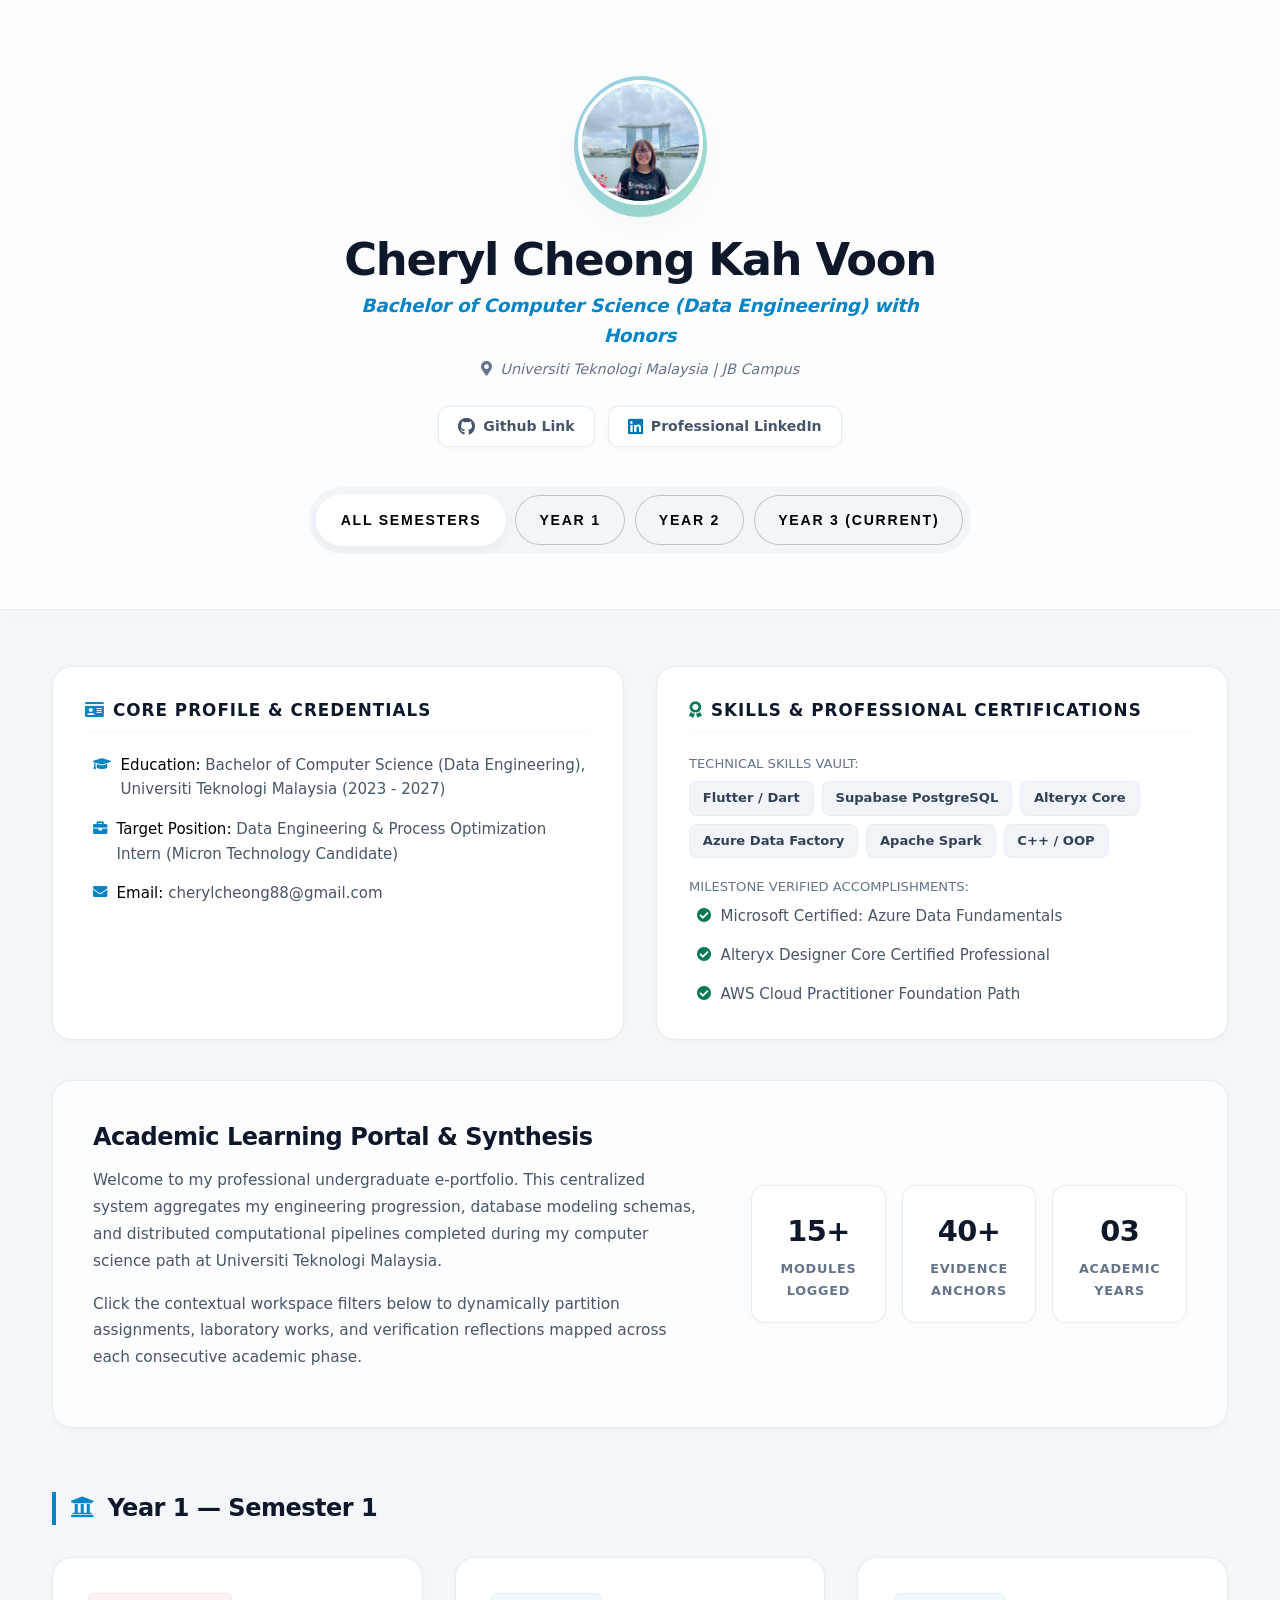
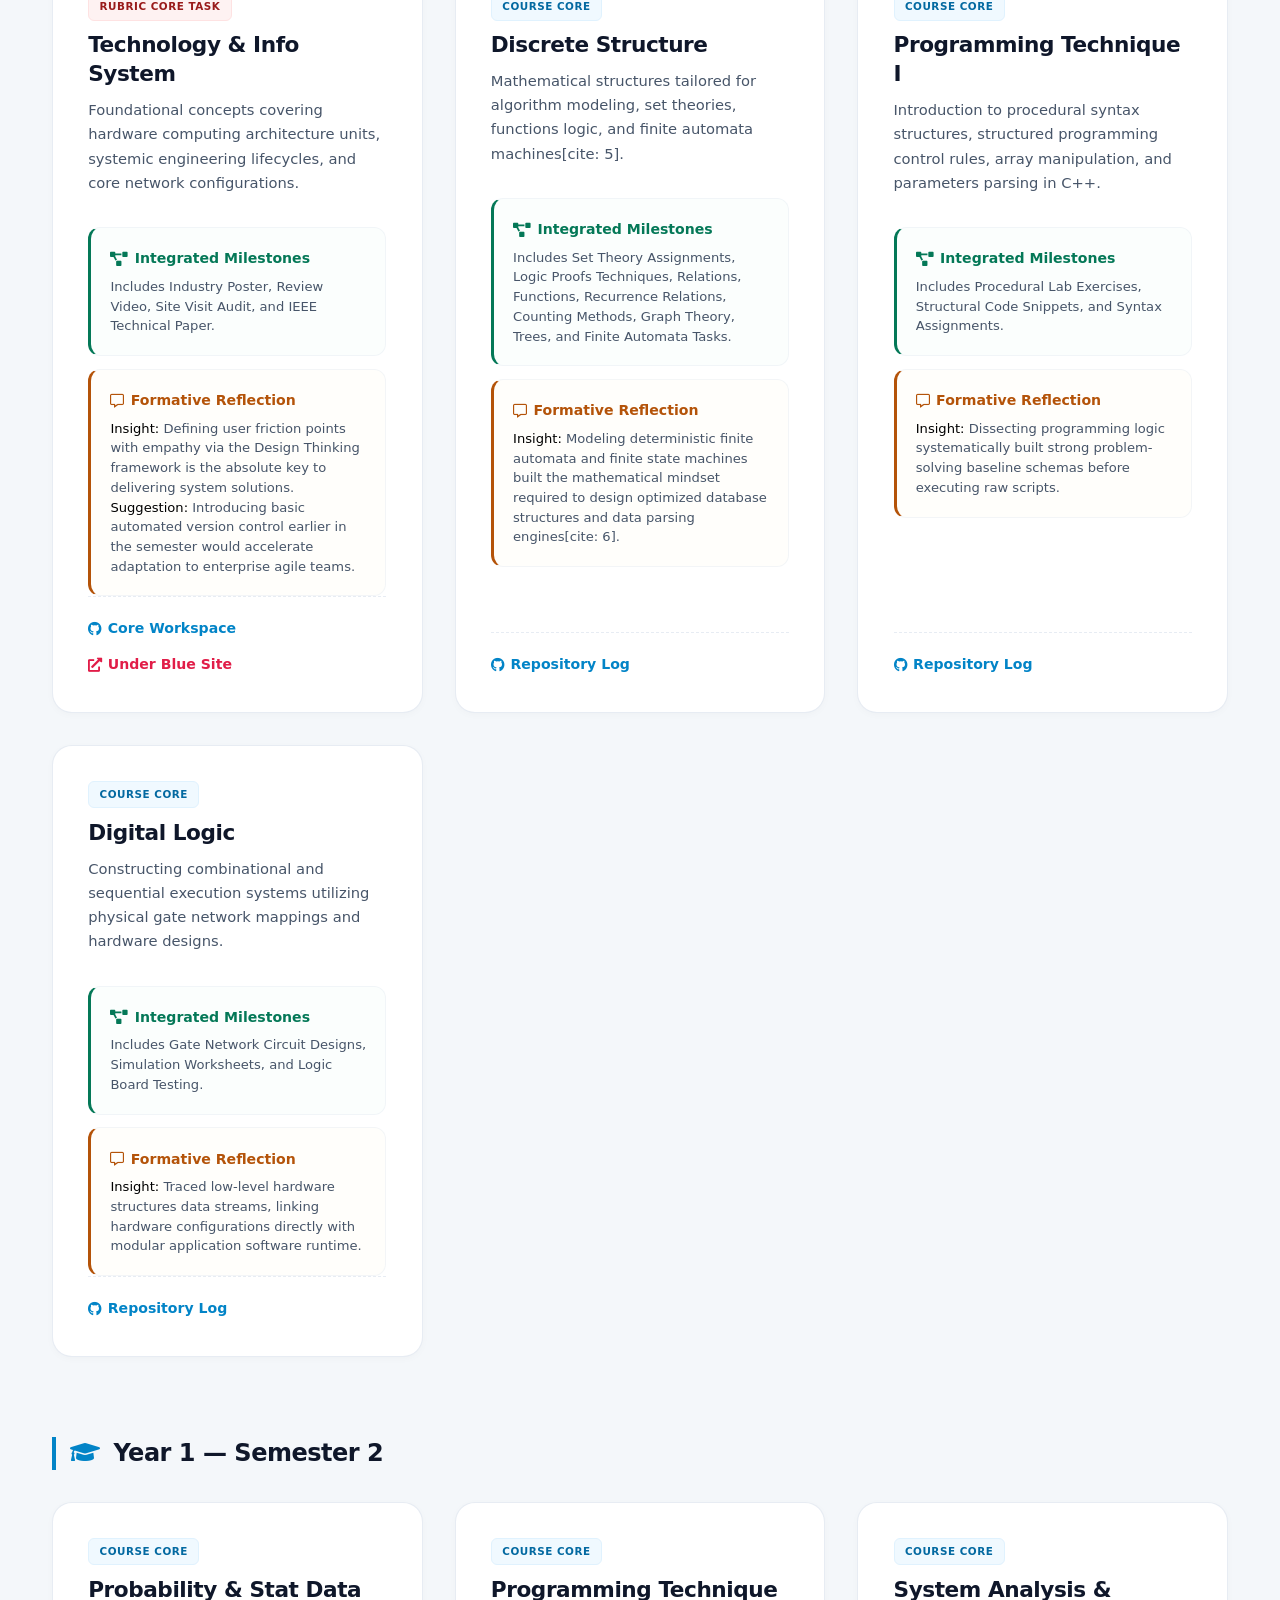
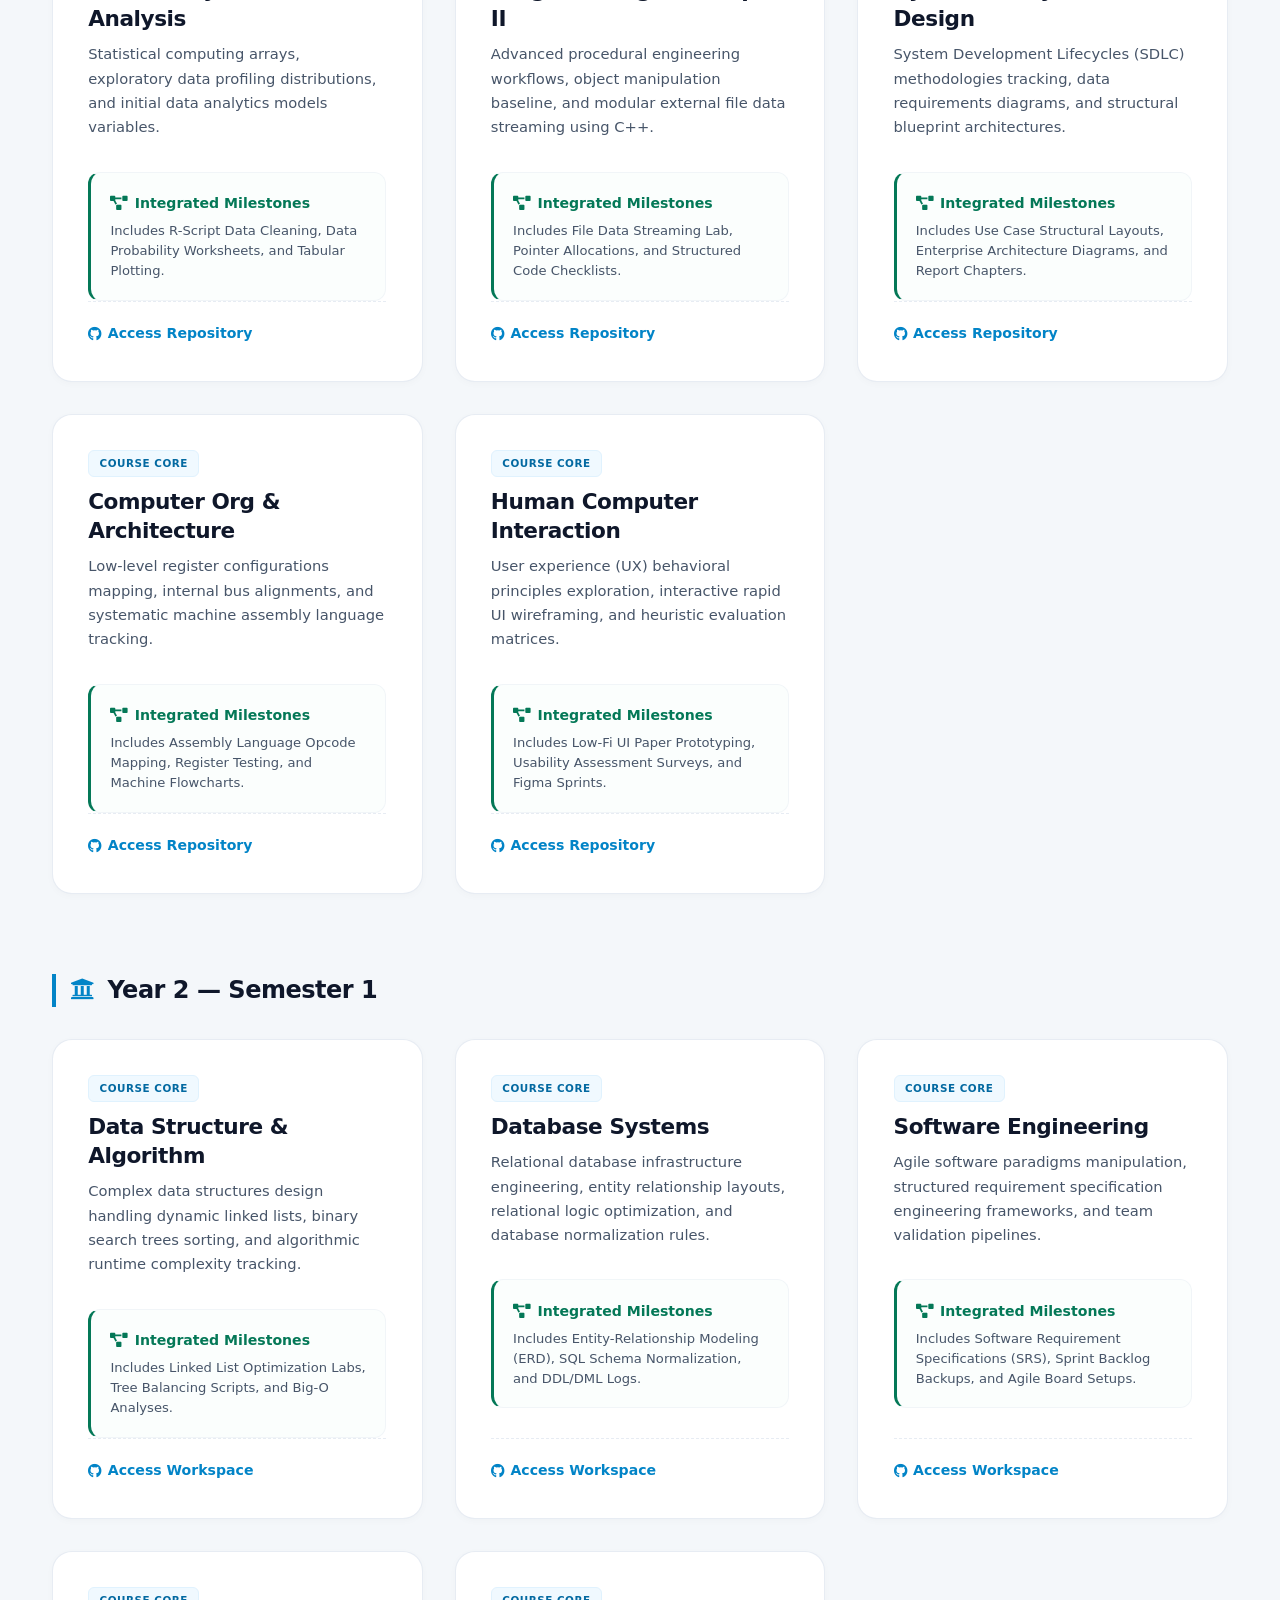
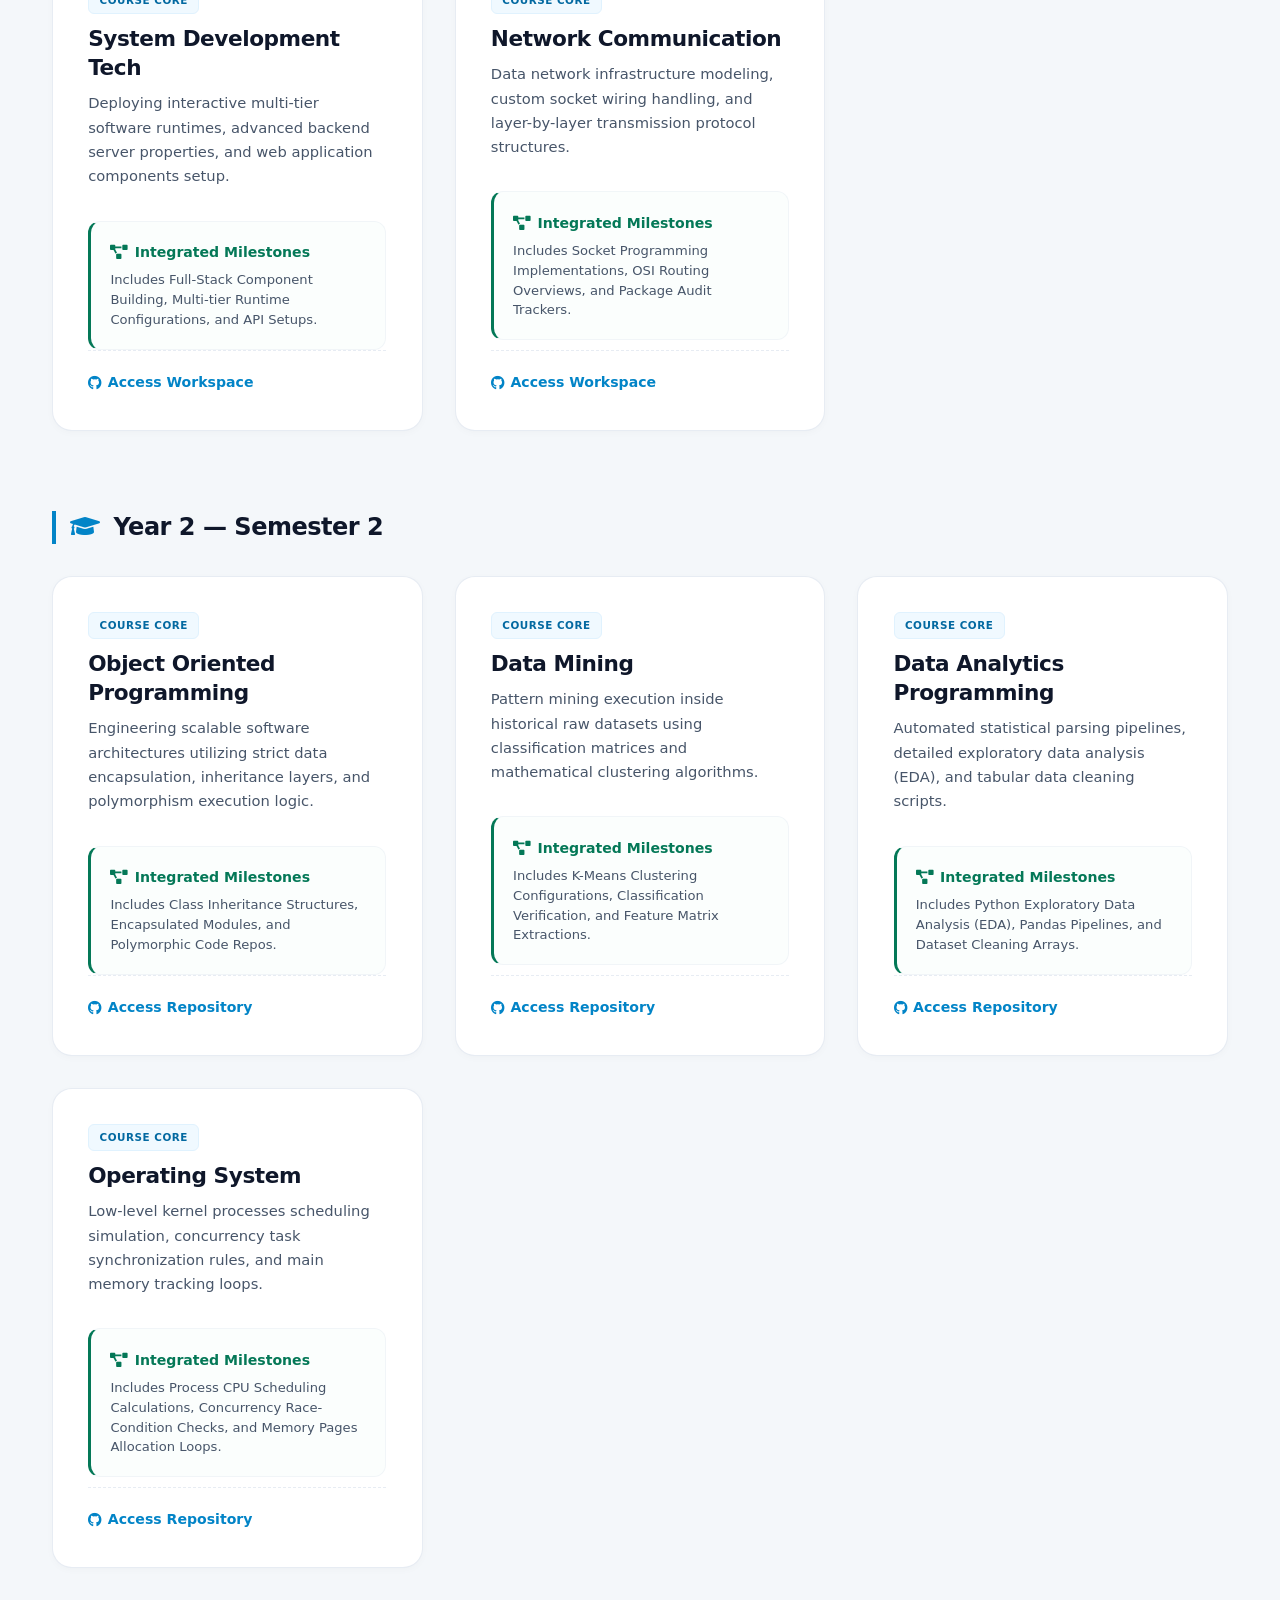
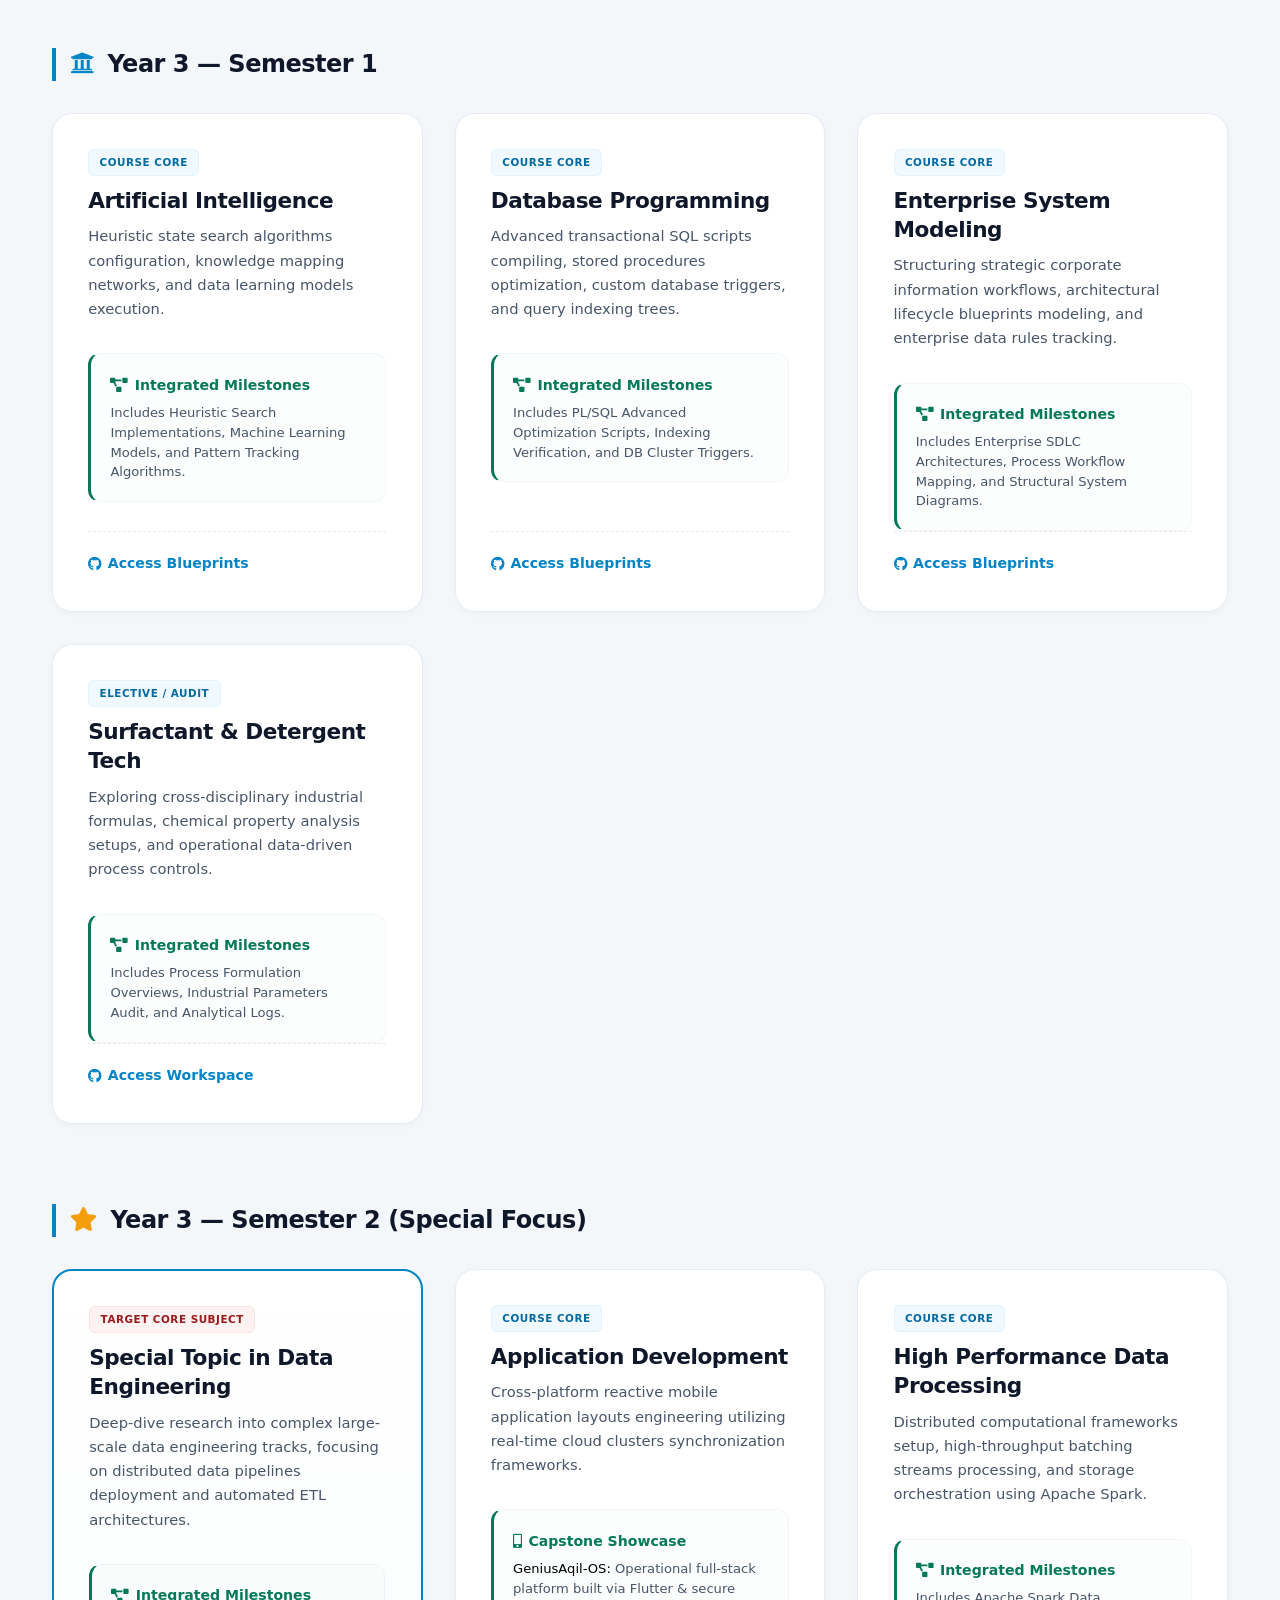
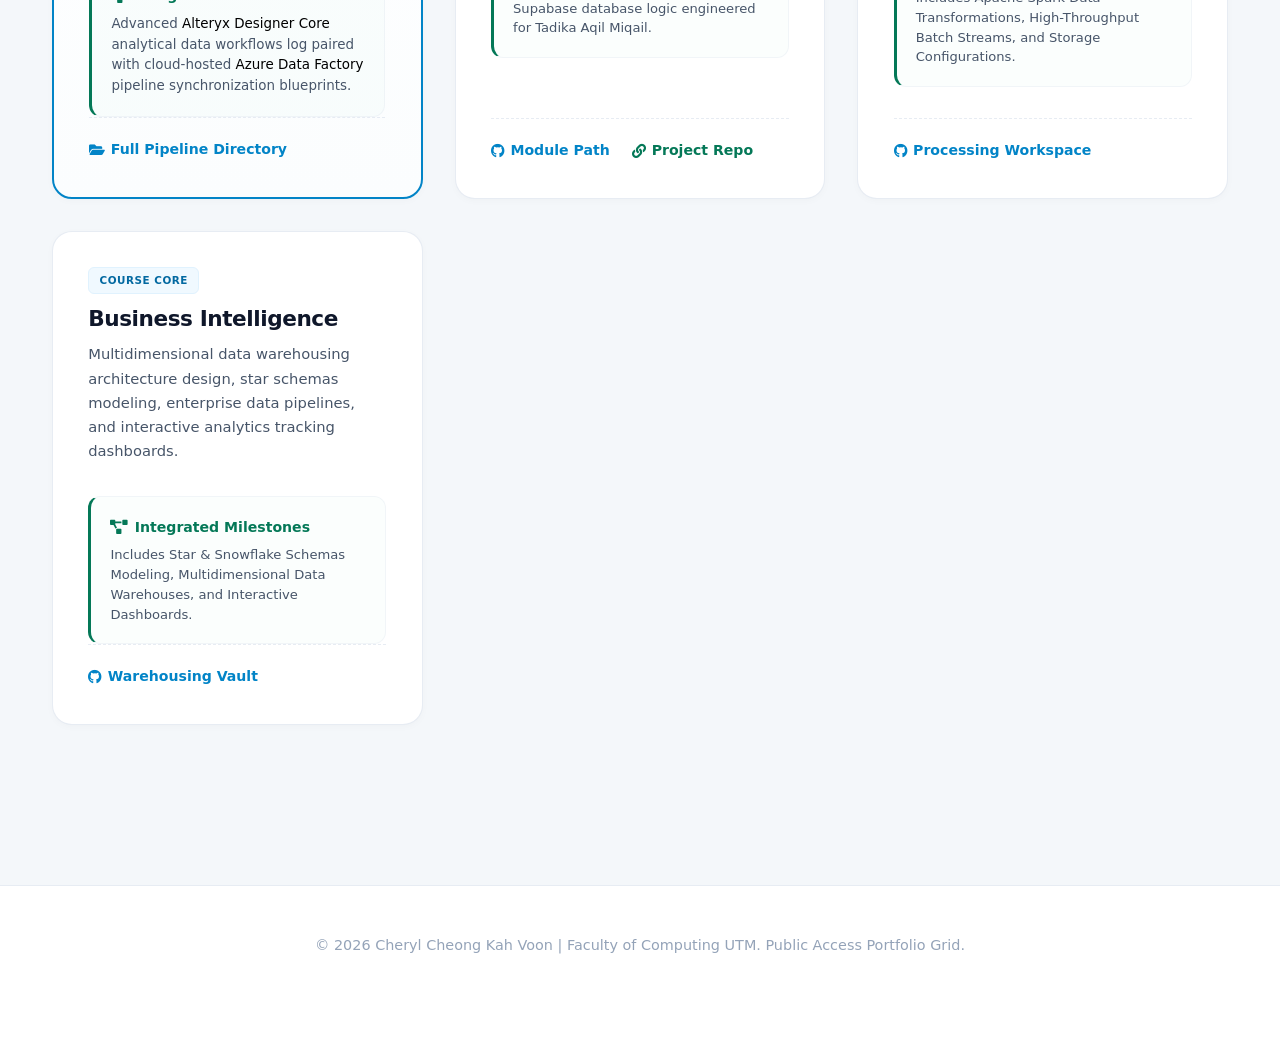
==== commit ec02fea5: "updated" ====
--- a/index.html
+++ b/index.html
@@ -10,22 +10,24 @@
     <style>
         :root {
             color-scheme: light;
-            --surface: #ffffff;
-            --surface-alt: #f8fafc;
-            --text: #1e293b;
+            --surface: rgba(255, 255, 255, 0.85);
+            --surface-pure: #ffffff;
+            --surface-alt: rgba(248, 250, 252, 0.6);
+            --text: #0f172a;
+            --text-flat: #334155;
             --muted: #64748b;
             --accent: #0284c7;
             --accent-gradient: linear-gradient(135deg, #0284c7 0%, #0369a1 100%);
             --accent-soft: #f0f9ff;
-            --border: #e2e8f0;
-            --success-soft: #ecfdf5;
+            --border: rgba(226, 232, 240, 0.8);
+            --success-soft: rgba(236, 253, 245, 0.6);
             --success-text: #047857;
-            --warning-soft: #fffbeb;
+            --warning-soft: rgba(255, 251, 235, 0.6);
             --warning-text: #b45309;
-            --shadow-sm: 0 4px 6px -1px rgba(0, 0, 0, 0.05);
-            --shadow-md: 0 12px 30px -4px rgba(15, 23, 42, 0.04);
-            --shadow-lg: 0 20px 40px -4px rgba(15, 23, 42, 0.08);
-            --radius: 16px;
+            --shadow-sm: 0 2px 8px -1px rgba(15, 23, 42, 0.03);
+            --shadow-md: 0 16px 36px -4px rgba(15, 23, 42, 0.05);
+            --shadow-lg: 0 24px 50px -6px rgba(2, 132, 199, 0.12);
+            --radius: 20px;
         }
 
         html {
@@ -33,25 +35,25 @@
         }
 
         body {
-            background: radial-gradient(circle at top right, rgba(2, 132, 199, 0.08), transparent 45%),
-                        radial-gradient(circle at top left, rgba(16, 185, 129, 0.05), transparent 45%),
-                        #f8fafc;
-            color: var(--text);
-            font-family: 'Segoe UI', system-ui, Roboto, sans-serif;
+            background: radial-gradient(circle at 90% 10%, rgba(2, 132, 199, 0.06), transparent 50%),
+                        radial-gradient(circle at 10% 80%, rgba(16, 185, 129, 0.04), transparent 50%),
+                        #f4f7fa;
+            color: var(--text-flat);
+            font-family: 'Segoe UI', system-ui, -apple-system, sans-serif;
             margin: 0;
             min-height: 100vh;
             -webkit-font-smoothing: antialiased;
         }
 
-        /* Header Style Upgrades */
+        /* Modern Glassmorphic Header styling */
         .dashboard-header {
-            background: rgba(255, 255, 255, 0.8);
-            backdrop-filter: blur(20px);
-            -webkit-backdrop-filter: blur(20px);
-            padding: 4.5rem 2rem 3rem;
+            background: rgba(255, 255, 255, 0.75);
+            backdrop-filter: blur(24px);
+            -webkit-backdrop-filter: blur(24px);
+            padding: 5rem 2rem 3.5rem;
             text-align: center;
             border-bottom: 1px solid var(--border);
-            box-shadow: 0 4px 20px -2px rgba(15, 23, 42, 0.02);
+            box-shadow: 0 4px 30px rgba(15, 23, 42, 0.01);
         }
 
         .profile-container {
@@ -59,34 +61,45 @@
             display: inline-block;
         }
 
+        .profile-container::after {
+            content: '';
+            position: absolute;
+            inset: -4px;
+            border-radius: 50%;
+            background: linear-gradient(135deg, #0284c7, #10b981);
+            z-index: -1;
+            opacity: 0.4;
+        }
+
         .profile-img {
-            border: 4px solid var(--surface);
+            border: 4px solid var(--surface-pure);
             border-radius: 50%;
-            box-shadow: var(--shadow-lg);
-            width: 130px;
-            height: 130px;
+            box-shadow: var(--shadow-md);
+            width: 125px;
+            height: 125px;
             object-fit: cover;
             transition: transform 0.4s cubic-bezier(0.175, 0.885, 0.32, 1.275);
         }
 
         .profile-img:hover {
-            transform: scale(1.04) rotate(2deg);
+            transform: scale(1.05) rotate(1deg);
         }
 
         .dashboard-header h1 {
-            margin: 1.2rem 0 0.4rem;
-            font-size: clamp(2.2rem, 4vw, 2.7rem);
-            color: #0f172a;
+            margin: 1.2rem 0 0.3rem;
+            font-size: clamp(2.2rem, 4vw, 2.8rem);
+            color: var(--text);
             font-weight: 800;
             letter-spacing: -0.03em;
         }
 
         .dashboard-header .subtitle {
-            font-size: 1.1rem;
+            font-size: 1.15rem;
             color: var(--accent);
             font-weight: 600;
             margin: 0 auto;
             max-width: 600px;
+            letter-spacing: -0.01em;
         }
 
         .dashboard-header .location {
@@ -96,156 +109,271 @@
             font-weight: 500;
         }
 
-        .dashboard-container {
-            max-width: 1200px;
-            margin: 0 auto;
-            padding: 3rem 2rem 5rem;
-        }
-
-        /* Summary Panel Improvements */
-        .overview-panel {
-            background: var(--surface);
+        /* Social Link Badges Upgraded */
+        .header-socials {
+            margin-top: 1.2rem;
+            display: flex;
+            justify-content: center;
+            gap: 0.8rem;
+        }
+
+        .social-link-badge {
+            display: inline-flex;
+            align-items: center;
+            justify-content: center;
+            gap: 0.5rem;
+            background: var(--surface-pure);
             border: 1px solid var(--border);
-            border-radius: var(--radius);
-            padding: 2.5rem;
-            margin-bottom: 3.5rem;
+            padding: 0.5rem 1.2rem;
+            border-radius: 10px;
+            font-size: 0.88rem;
+            font-weight: 600;
+            color: #475569;
+            text-decoration: none;
+            box-shadow: var(--shadow-sm);
+            transition: all 0.25s ease;
+        }
+
+        .social-link-badge:hover {
+            transform: translateY(-1px);
             box-shadow: var(--shadow-md);
         }
 
-        .overview-grid {
-            display: grid;
-            grid-template-columns: 1.4fr 1fr;
-            gap: 2.5rem;
-            align-items: center;
-        }
-
-        .overview-summary h2 {
-            font-size: 1.5rem;
-            font-weight: 700;
+        .social-link-badge.github-btn:hover {
+            border-color: #0f172a;
             color: #0f172a;
-            margin: 0 0 0.75rem;
-            letter-spacing: -0.01em;
-        }
-
-        .overview-summary p {
-            font-size: 0.98rem;
-            line-height: 1.75;
-            color: #475569;
-            margin: 0 0 1rem;
-        }
-
-        .stats-grid {
-            display: grid;
-            grid-template-columns: repeat(3, 1fr);
-            gap: 1.25rem;
-        }
-
-        .stat-card {
-            background: var(--surface-alt);
-            border: 1px solid var(--border);
-            border-radius: 14px;
-            padding: 1.25rem 1rem;
-            text-align: center;
-            transition: all 0.25s ease;
-        }
-
-        .stat-card:hover {
-            background: var(--surface);
-            border-color: #cbd5e1;
-            transform: translateY(-2px);
-            box-shadow: var(--shadow-sm);
-        }
-
-        .stat-card strong {
-            display: block;
-            font-size: 1.75rem;
-            color: #0f172a;
-            margin-bottom: 0.25rem;
-            font-weight: 800;
-        }
-
-        .stat-card span {
-            display: block;
-            color: var(--muted);
-            font-size: 0.85rem;
-            font-weight: 600;
-            text-transform: uppercase;
-            letter-spacing: 0.05em;
-        }
-
-        /* Navigation Filter Chips */
+            background: #f8fafc;
+        }
+
+        .social-link-badge.linkedin-btn:hover {
+            border-color: #0077b5;
+            color: #0077b5;
+            background: #f0f9ff;
+        }
+
+        /* Filter Tabs Redesigned */
         .tab-navigation {
             display: flex;
             justify-content: center;
-            gap: 0.6rem;
-            margin-top: 2.2rem;
+            gap: 0.5rem;
+            margin-top: 2.5rem;
             flex-wrap: wrap;
+            background: rgba(226, 232, 240, 0.4);
+            padding: 0.4rem;
+            border-radius: 999px;
+            display: inline-flex;
         }
 
         .tab-btn {
-            background: var(--surface);
-            border: 1px solid var(--border);
+            background: transparent;
+            border: 1px solid transparent;
             color: #475569;
-            padding: 0.65rem 1.5rem;
+            padding: 0.6rem 1.5rem;
             border-radius: 999px;
             cursor: pointer;
             font-weight: 700;
-            font-size: 0.9rem;
-            transition: all 0.25s cubic-bezier(0.4, 0, 0.2, 1);
+            font-size: 0.88rem;
+            display: inline-flex;
+            align-items: center;
+            justify-content: center;
+            text-align: center;
+            transition: all 0.2s cubic-bezier(0.4, 0, 0.2, 1);
         }
 
         .tab-btn:hover {
-            background: var(--surface-alt);
-            color: #0f172a;
-            border-color: #cbd5e1;
+            color: var(--text);
         }
 
         .tab-btn.active {
-            background: var(--accent-gradient);
-            border-color: var(--accent);
-            color: #ffffff;
-            box-shadow: 0 8px 20px -4px rgba(2, 132, 199, 0.35);
-        }
-
-        /* Layout Grid Optimization & Complete Standardization */
-        .semester-pane {
-            margin-bottom: 4.5rem;
-        }
-
-        .semester-header-title {
-            font-size: 1.45rem;
-            color: #0f172a;
-            margin-bottom: 1.75rem;
-            border-left: 4px solid var(--accent);
-            padding-left: 14px;
-            font-weight: 800;
-            letter-spacing: -0.01em;
-        }
-
-        .course-grid {
+            background: var(--surface-pure);
+            border-color: transparent;
+            color: var(--accent);
+            box-shadow: 0 4px 12px rgba(15, 23, 42, 0.05);
+        }
+
+        .dashboard-container {
+            max-width: 1240px;
+            margin: 0 auto;
+            padding: 3.5rem 2rem 5rem;
+        }
+
+        /* Profile Grid Layout & Panels */
+        .profile-meta-panel {
             display: grid;
-            grid-template-columns: repeat(auto-fill, minmax(340px, 1fr));
+            grid-template-columns: repeat(2, 1fr);
             gap: 2rem;
-        }
-
-        /* Standardized Card Container Structure */
-        .course-card {
-            background: var(--surface);
+            margin-bottom: 2.5rem;
+        }
+
+        .meta-block-card {
+            background: var(--surface-pure);
             border: 1px solid var(--border);
             border-radius: var(--radius);
             padding: 2rem;
             box-shadow: var(--shadow-sm);
+        }
+
+        .meta-block-card h3 {
+            margin: 0 0 1.2rem 0;
+            font-size: 1.05rem;
+            color: var(--text);
+            font-weight: 700;
+            text-transform: uppercase;
+            letter-spacing: 0.06em;
+            display: flex;
+            align-items: center;
+            gap: 0.5rem;
+            border-bottom: 2px solid var(--surface-alt);
+            padding-bottom: 0.6rem;
+        }
+
+        .meta-list {
+            list-style: none;
+            padding: 0;
+            margin: 0;
+        }
+
+        .meta-list li {
+            font-size: 0.94rem;
+            line-height: 1.65;
+            color: #475569;
+            margin-bottom: 0.9rem;
+            display: flex;
+            align-items: flex-start;
+            gap: 0.6rem;
+        }
+
+        .meta-list li:last-child {
+            margin-bottom: 0;
+        }
+
+        .meta-list li i {
+            margin-top: 0.25rem;
+            color: var(--accent);
+            font-size: 0.9rem;
+        }
+
+        .skills-vault {
+            display: flex;
+            flex-wrap: wrap;
+            gap: 0.5rem;
+        }
+
+        .skill-pill {
+            background: #f1f5f9;
+            border: 1px solid rgba(226, 232, 240, 0.5);
+            padding: 0.35rem 0.8rem;
+            border-radius: 8px;
+            font-size: 0.82rem;
+            font-weight: 600;
+            color: #334155;
+        }
+
+        /* Overview Panel Design Blur */
+        .overview-panel {
+            background: rgba(255, 255, 255, 0.7);
+            backdrop-filter: blur(16px);
+            border: 1px solid var(--border);
+            border-radius: var(--radius);
+            padding: 2.5rem;
+            margin-bottom: 4rem;
+            box-shadow: var(--shadow-sm);
+        }
+
+        .overview-grid {
+            display: grid;
+            grid-template-columns: 1.4fr 1fr;
+            gap: 3rem;
+            align-items: center;
+        }
+
+        .overview-summary h2 {
+            font-size: 1.5rem;
+            font-weight: 700;
+            color: var(--text);
+            margin: 0 0 0.8rem;
+            letter-spacing: -0.02em;
+        }
+
+        .overview-summary p {
+            font-size: 0.96rem;
+            line-height: 1.75;
+            color: #475569;
+            margin: 0 0 1rem;
+        }
+
+        .stats-grid {
+            display: grid;
+            grid-template-columns: repeat(3, 1fr);
+            gap: 1rem;
+        }
+
+        .stat-card {
+            background: var(--surface-pure);
+            border: 1px solid var(--border);
+            border-radius: 14px;
+            padding: 1.35rem 0.5rem;
+            text-align: center;
+            box-shadow: var(--shadow-sm);
+        }
+
+        .stat-card strong {
+            display: block;
+            font-size: 1.8rem;
+            color: var(--text);
+            margin-bottom: 0.2rem;
+            font-weight: 800;
+            letter-spacing: -0.02em;
+        }
+
+        .stat-card span {
+            display: block;
+            color: var(--muted);
+            font-size: 0.8rem;
+            font-weight: 700;
+            text-transform: uppercase;
+            letter-spacing: 0.06em;
+        }
+
+        /* Specialized Workspace Cards Matrix Standardization */
+        .semester-pane {
+            margin-bottom: 5rem;
+        }
+
+        .semester-header-title {
+            font-size: 1.5rem;
+            color: var(--text);
+            margin-bottom: 2rem;
+            border-left: 4px solid var(--accent);
+            padding-left: 14px;
+            font-weight: 800;
+            letter-spacing: -0.02em;
+        }
+
+        .course-grid {
+            display: grid;
+            grid-template-columns: repeat(auto-fill, minmax(350px, 1fr));
+            gap: 2rem;
+        }
+
+        /* Unified Grid Card Architecture */
+        .course-card {
+            background: var(--surface-pure);
+            border: 1px solid var(--border);
+            border-radius: var(--radius);
+            padding: 2.2rem;
+            box-shadow: var(--shadow-sm);
             display: flex;
             flex-direction: column;
             justify-content: space-between;
-            min-height: 400px; /* Enhanced height alignment to perfectly match extension blocks */
-            transition: transform 0.3s cubic-bezier(0.215, 0.610, 0.355, 1),
-                        box-shadow 0.3s ease,
-                        border-color 0.3s ease;
+            min-height: 480px; /* Aligned height to comfortably match standard reflection payloads */
+            transition: transform 0.4s cubic-bezier(0.165, 0.84, 0.44, 1),
+                        box-shadow 0.4s ease,
+                        border-color 0.4s ease;
         }
 
         .course-card:hover {
-            transform: translateY(-4px);
+            transform: translateY(-5px);
             border-color: #bae6fd;
             box-shadow: var(--shadow-lg);
         }
@@ -257,78 +385,82 @@
         }
 
         .course-card h3 {
-            margin: 0.6rem 0 0.5rem;
-            font-size: 1.3rem;
-            color: #0f172a;
+            margin: 0.6rem 0 0.6rem;
+            font-size: 1.35rem;
+            color: var(--text);
             font-weight: 700;
-            line-height: 1.4;
-            letter-spacing: -0.01em;
+            line-height: 1.35;
+            letter-spacing: -0.02em;
         }
 
         .course-card p {
-            margin: 0 0 1rem 0;
+            margin: 0 0 1.2rem 0;
             color: #475569;
             font-size: 0.92rem;
             line-height: 1.65;
         }
 
-        /* Refined Meta Badges */
         .meta-tag {
             align-self: flex-start;
-            font-size: 0.68rem;
+            font-size: 0.65rem;
             font-weight: 700;
             padding: 0.25rem 0.65rem;
             border-radius: 6px;
             text-transform: uppercase;
-            letter-spacing: 0.03em;
-        }
-
-        .tag-required { background: #fef2f2; color: #991b1b; border: 1px solid #ffeeec; }
+            letter-spacing: 0.05em;
+        }
+
+        .tag-required { background: #fef2f2; color: #991b1b; border: 1px solid #fee2e2; }
         .tag-core { background: var(--accent-soft); color: #0369a1; border: 1px solid #e0f2fe; }
 
-        /* Standardized Reflection Block Success Variants across ALL modules */
+        /* Multi-variant Content blocks */
         .reflection-box {
             background: var(--surface-alt);
-            padding: 1.15rem;
-            margin: 1.15rem 0 0;
-            border-radius: 0 12px 12px 0;
+            padding: 1.2rem;
+            margin: 0.8rem 0 0;
+            border-radius: 12px;
             font-size: 0.88rem;
+            border: 1px solid rgba(226, 232, 240, 0.4);
         }
 
         .reflection-box.success-variant {
-            border-left: 3px solid var(--success-text);
+            border-left: 3.5px solid var(--success-text);
             background: rgba(16, 185, 129, 0.015);
+        }
+
+        .reflection-box.warning-variant {
+            border-left: 3.5px solid var(--warning-text);
+            background: rgba(245, 158, 11, 0.015);
         }
 
         .reflection-title {
             font-weight: 700;
-            margin-bottom: 0.45rem;
+            margin-bottom: 0.4rem;
             display: flex;
             align-items: center;
             gap: 0.4rem;
-            font-size: 0.9rem;
-        }
-
-        .reflection-box.success-variant .reflection-title {
-            color: var(--success-text);
-        }
+            font-size: 0.88rem;
+        }
+
+        .reflection-box.success-variant .reflection-title { color: var(--success-text); }
+        .reflection-box.warning-variant .reflection-title { color: var(--warning-text); }
 
         .reflection-text {
             color: #475569;
             line-height: 1.6;
         }
 
-        /* Fixed Action Footer Links inside Cards */
+        /* Fixed Footer Alignment Actions inside Grid Cards */
         .card-footer {
-            margin-top: 1.5rem;
-            padding-top: 1.15rem;
+            margin-top: auto; /* Absolute lock alignment to bottom boundary */
+            padding-top: 1.25rem;
             border-top: 1px dashed var(--border);
         }
 
         .evidence-links {
             display: flex;
             flex-wrap: wrap;
-            gap: 0.75rem 1.2rem;
+            gap: 0.8rem 1.4rem;
         }
 
         .evidence-links a {
@@ -339,44 +471,38 @@
             display: inline-flex;
             align-items: center;
             gap: 0.35rem;
-            transition: transform 0.2s ease, color 0.2s ease;
+            transition: all 0.2s ease;
         }
 
         .evidence-links a:hover {
             color: #0369a1;
-            transform: translateX(1px);
             text-decoration: underline;
         }
 
-        /* Footer Alignment */
         footer {
             text-align: center;
-            padding: 2.5rem 1rem;
+            padding: 3rem 1rem;
             color: #94a3b8;
-            font-size: 0.88rem;
-            background: var(--surface);
+            font-size: 0.9rem;
+            background: var(--surface-pure);
             border-top: 1px solid var(--border);
             font-weight: 500;
         }
 
-        /* Advanced Responsive Layout Triggers */
         @media screen and (max-width: 960px) {
-            .overview-grid {
-                grid-template-columns: 1fr;
-                gap: 1.75rem;
-            }
-            .course-grid {
-                grid-template-columns: repeat(auto-fill, minmax(290px, 1fr));
-            }
+            .overview-grid { grid-template-columns: 1fr; gap: 2rem; }
+            .profile-meta-panel { grid-template-columns: 1fr; }
+            .course-grid { grid-template-columns: repeat(auto-fill, minmax(300px, 1fr)); }
         }
 
         @media screen and (max-width: 640px) {
-            .dashboard-header { padding: 3rem 1.25rem 2rem; }
-            .dashboard-container { padding: 1.75rem 1.25rem 3rem; }
-            .overview-panel { padding: 1.5rem; }
+            .dashboard-header { padding: 4rem 1.25rem 2.5rem; }
+            .dashboard-container { padding: 2rem 1.25rem 3rem; }
+            .overview-panel { padding: 1.75rem; }
             .stats-grid { grid-template-columns: 1fr; gap: 0.75rem; }
-            .tab-btn { flex: 1 1 auto; text-align: center; font-size: 0.85rem; padding: 0.6rem 1.2rem; }
-            .course-card { min-height: auto; padding: 1.5rem; }
+            .tab-btn { flex: 1 1 100%; padding: 0.65rem 1.2rem; border-radius: 8px; }
+            .tab-navigation { border-radius: 12px; display: flex; width: 100%; }
+            .course-card { min-height: auto; padding: 1.75rem; }
         }
     </style>
 </head>
@@ -386,12 +512,21 @@
 
         <header class="dashboard-header">
             <div class="profile-container">
-                <img src="image/myphoto.jpg" alt="Cheryl Cheong" class="profile-img">
+                <img src="image/myphoto.jpg" alt="Cheryl Cheong Kah Voon" class="profile-img">
             </div>
             <h1>Cheryl Cheong Kah Voon</h1>
-            <p class="subtitle">SECP3843: Special Topic in Data Engineering — E-Portfolio</p>
-            <p class="location"><i class="fas fa-map-marker-alt" style="margin-right:4px;"></i> Faculty of Computing | UTM Johor Bahru</p>
+            <p class="subtitle">Bachelor of Computer Science (Data Engineering) with Honors</p>
+            <p class="location"><i class="fas fa-map-marker-alt" style="margin-right:4px;"></i> Universiti Teknologi Malaysia | JB Campus</p>
             
+            <div class="header-socials">
+                <a href="https://github.com/Cheryl322" target="_blank" class="social-link-badge github-btn">
+                    <i class="fab fa-github" style="font-size:1.1rem;"></i> Github Link
+                </a>
+                <a href="https://www.linkedin.com/in/cheryl-cheong-1701a727b/" target="_blank" class="social-link-badge linkedin-btn">
+                    <i class="fab fa-linkedin" style="font-size:1.1rem; color:#0077b5;"></i> Professional LinkedIn
+                </a>
+            </div>
+
             <div class="tab-navigation">
                 <button class="tab-btn active" onclick="switchYear(this, 'all')">All Semesters</button>
                 <button class="tab-btn" onclick="switchYear(this, 'year1')">Year 1</button>
@@ -401,6 +536,55 @@
         </header>
 
         <main class="dashboard-container">
+
+            <section class="profile-meta-panel">
+                <div class="meta-block-card">
+                    <h3><i class="fas fa-id-card" style="color:var(--accent);"></i> Core Profile & Credentials</h3>
+                    <ul class="meta-list">
+                        <li>
+                            <i class="fas fa-graduation-cap"></i>
+                            <div>
+                                <strong>Education:</strong> Bachelor of Computer Science (Data Engineering), Universiti Teknologi Malaysia (2023 - 2027)
+                            </div>
+                        </li>
+                        <li>
+                            <i class="fas fa-briefcase"></i>
+                            <div>
+                                <strong>Target Position:</strong> Data Engineering & Process Optimization Intern (Micron Technology Candidate)
+                            </div>
+                        </li>
+                        <li>
+                            <i class="fas fa-envelope"></i>
+                            <div>
+                                <strong>Email:</strong> cherylcheong88@gmail.com
+                            </div>
+                        </li>
+                    </ul>
+                </div>
+
+                <div class="meta-block-card">
+                    <h3><i class="fas fa-award" style="color:var(--success-text);"></i> Skills & Professional Certifications</h3>
+                    <div style="margin-bottom: 1.1rem;">
+                        <strong style="font-size:0.82rem; color:var(--muted); display:block; margin-bottom:0.4rem; text-transform:uppercase;">Technical Skills Vault:</strong>
+                        <div class="skills-vault">
+                            <span class="skill-pill">Flutter / Dart</span>
+                            <span class="skill-pill">Supabase PostgreSQL</span>
+                            <span class="skill-pill">Alteryx Core</span>
+                            <span class="skill-pill">Azure Data Factory</span>
+                            <span class="skill-pill">Apache Spark</span>
+                            <span class="skill-pill">C++ / OOP</span>
+                        </div>
+                    </div>
+                    <div>
+                        <strong style="font-size:0.82rem; color:var(--muted); display:block; margin-bottom:0.4rem; text-transform:uppercase;">Milestone Verified Accomplishments:</strong>
+                        <ul class="meta-list" style="font-size: 0.85rem;">
+                            <li><i class="fas fa-check-circle" style="color:var(--success-text);"></i> Microsoft Certified: Azure Data Fundamentals</li>
+                            <li><i class="fas fa-check-circle" style="color:var(--success-text);"></i> Alteryx Designer Core Certified Professional</li> 
+                            <li><i class="fas fa-check-circle" style="color:var(--success-text);"></i> AWS Cloud Practitioner Foundation Path</li>
+                        </ul>
+                    </div>
+                </div>
+            </section>
             
             <section class="overview-panel">
                 <div class="overview-grid">
@@ -434,10 +618,18 @@
                                         Includes Industry Poster, Review Video, Site Visit Audit, and IEEE Technical Paper.
                                     </div>
                                 </div>
+                                <div class="reflection-box warning-variant">
+                                    <div class="reflection-title"><i class="far fa-comment-alt"></i> Formative Reflection</div>
+                                    <div class="reflection-text" style="font-size:0.82rem; line-height:1.5;">
+                                        <strong>Insight:</strong> Defining user friction points with empathy via the Design Thinking framework is the absolute key to delivering system solutions.<br>
+                                        <strong>Suggestion:</strong> Introducing basic automated version control earlier in the semester would accelerate adaptation to enterprise agile teams.
+                                    </div>
+                                </div>
                             </div>
                             <div class="card-footer">
                                 <div class="evidence-links">
                                     <a href="https://github.com/Cheryl322/Utm_Academic_Archive/tree/main/Year_1/Sem_1/Technology%20and%20Information%20System" target="_blank"><i class="fab fa-github"></i> Core Workspace</a>
+                                    <a href="https://lauyeewen.wixsite.com/under-blue" target="_blank" style="color:#e11d48;"><i class="fas fa-external-link-alt"></i> Under Blue Site</a>
                                 </div>
                             </div>
                         </div>
@@ -446,12 +638,18 @@
                             <div class="card-top">
                                 <span class="meta-tag tag-core">Course Core</span>
                                 <h3>Discrete Structure</h3>
-                                <p>Mathematical structures tailored for algorithm modeling, set theories, functions logic, and finite automata machines.</p>
-                                
-                                <div class="reflection-box success-variant">
-                                    <div class="reflection-title"><i class="fas fa-project-diagram"></i> Integrated Milestones</div>
-                                    <div class="reflection-text" style="font-size:0.82rem; line-height:1.5;">
-                                        Includes Theory Assignments, Analytical Quizzes, and Finite State Machine Models.
+                                <p>Mathematical structures tailored for algorithm modeling, set theories, functions logic, and finite automata machines[cite: 5].</p>
+                                
+                                <div class="reflection-box success-variant">
+                                    <div class="reflection-title"><i class="fas fa-project-diagram"></i> Integrated Milestones</div>
+                                    <div class="reflection-text" style="font-size:0.82rem; line-height:1.5;">
+                                        Includes Set Theory Assignments, Logic Proofs Techniques, Relations, Functions, Recurrence Relations, Counting Methods, Graph Theory, Trees, and Finite Automata Tasks.
+                                    </div>
+                                </div>
+                                <div class="reflection-box warning-variant">
+                                    <div class="reflection-title"><i class="far fa-comment-alt"></i> Formative Reflection</div>
+                                    <div class="reflection-text" style="font-size:0.82rem; line-height:1.5;">
+                                        <strong>Insight:</strong> Modeling deterministic finite automata and finite state machines built the mathematical mindset required to design optimized database structures and data parsing engines[cite: 6].
                                     </div>
                                 </div>
                             </div>
@@ -474,6 +672,12 @@
                                         Includes Procedural Lab Exercises, Structural Code Snippets, and Syntax Assignments.
                                     </div>
                                 </div>
+                                <div class="reflection-box warning-variant">
+                                    <div class="reflection-title"><i class="far fa-comment-alt"></i> Formative Reflection</div>
+                                    <div class="reflection-text" style="font-size:0.82rem; line-height:1.5;">
+                                        <strong>Insight:</strong> Dissecting programming logic systematically built strong problem-solving baseline schemas before executing raw scripts.
+                                    </div>
+                                </div>
                             </div>
                             <div class="card-footer">
                                 <div class="evidence-links">
@@ -492,6 +696,12 @@
                                     <div class="reflection-title"><i class="fas fa-project-diagram"></i> Integrated Milestones</div>
                                     <div class="reflection-text" style="font-size:0.82rem; line-height:1.5;">
                                         Includes Gate Network Circuit Designs, Simulation Worksheets, and Logic Board Testing.
+                                    </div>
+                                </div>
+                                <div class="reflection-box warning-variant">
+                                    <div class="reflection-title"><i class="far fa-comment-alt"></i> Formative Reflection</div>
+                                    <div class="reflection-text" style="font-size:0.82rem; line-height:1.5;">
+                                        <strong>Insight:</strong> Traced low-level hardware structures data streams, linking hardware configurations directly with modular application software runtime.
                                     </div>
                                 </div>
                             </div>
@@ -827,6 +1037,27 @@
                                 </div>
                             </div>
                         </div>
+
+                        <div class="course-card">
+                            <div class="card-top">
+                                <span class="meta-tag tag-core">Elective / Audit</span>
+                                <h3>Surfactant & Detergent Tech</h3>
+                                <p>Exploring cross-disciplinary industrial formulas, chemical property analysis setups, and operational data-driven process controls.</p>
+                                
+                                <div class="reflection-box success-variant">
+                                    <div class="reflection-title"><i class="fas fa-project-diagram"></i> Integrated Milestones</div>
+                                    <div class="reflection-text" style="font-size:0.82rem; line-height:1.5;">
+                                        Includes Process Formulation Overviews, Industrial Parameters Audit, and Analytical Logs.
+                                    </div>
+                                </div>
+                            </div>
+                            <div class="card-footer">
+                                <div class="evidence-links">
+                                    <a href="https://github.com/Cheryl322/Utm_Academic_Archive/tree/main/Year_3/Sem_1/Surfactant%20and%20Detergent%20Technology" target="_blank"><i class="fab fa-github"></i> Access Workspace</a>
+                                </div>
+                            </div>
+                        </div>
+
                     </div>
                 </div>
 
@@ -939,7 +1170,10 @@
         }
 
         document.addEventListener('DOMContentLoaded', function() {
-            switchYear(document.querySelector('.tab-btn.active'), 'all');
+            const initialActiveBtn = document.querySelector('.tab-btn.active');
+            if(initialActiveBtn) {
+                switchYear(initialActiveBtn, 'all');
+            }
         });
     </script>
     <script src="assets/js/jquery.min.js"></script>
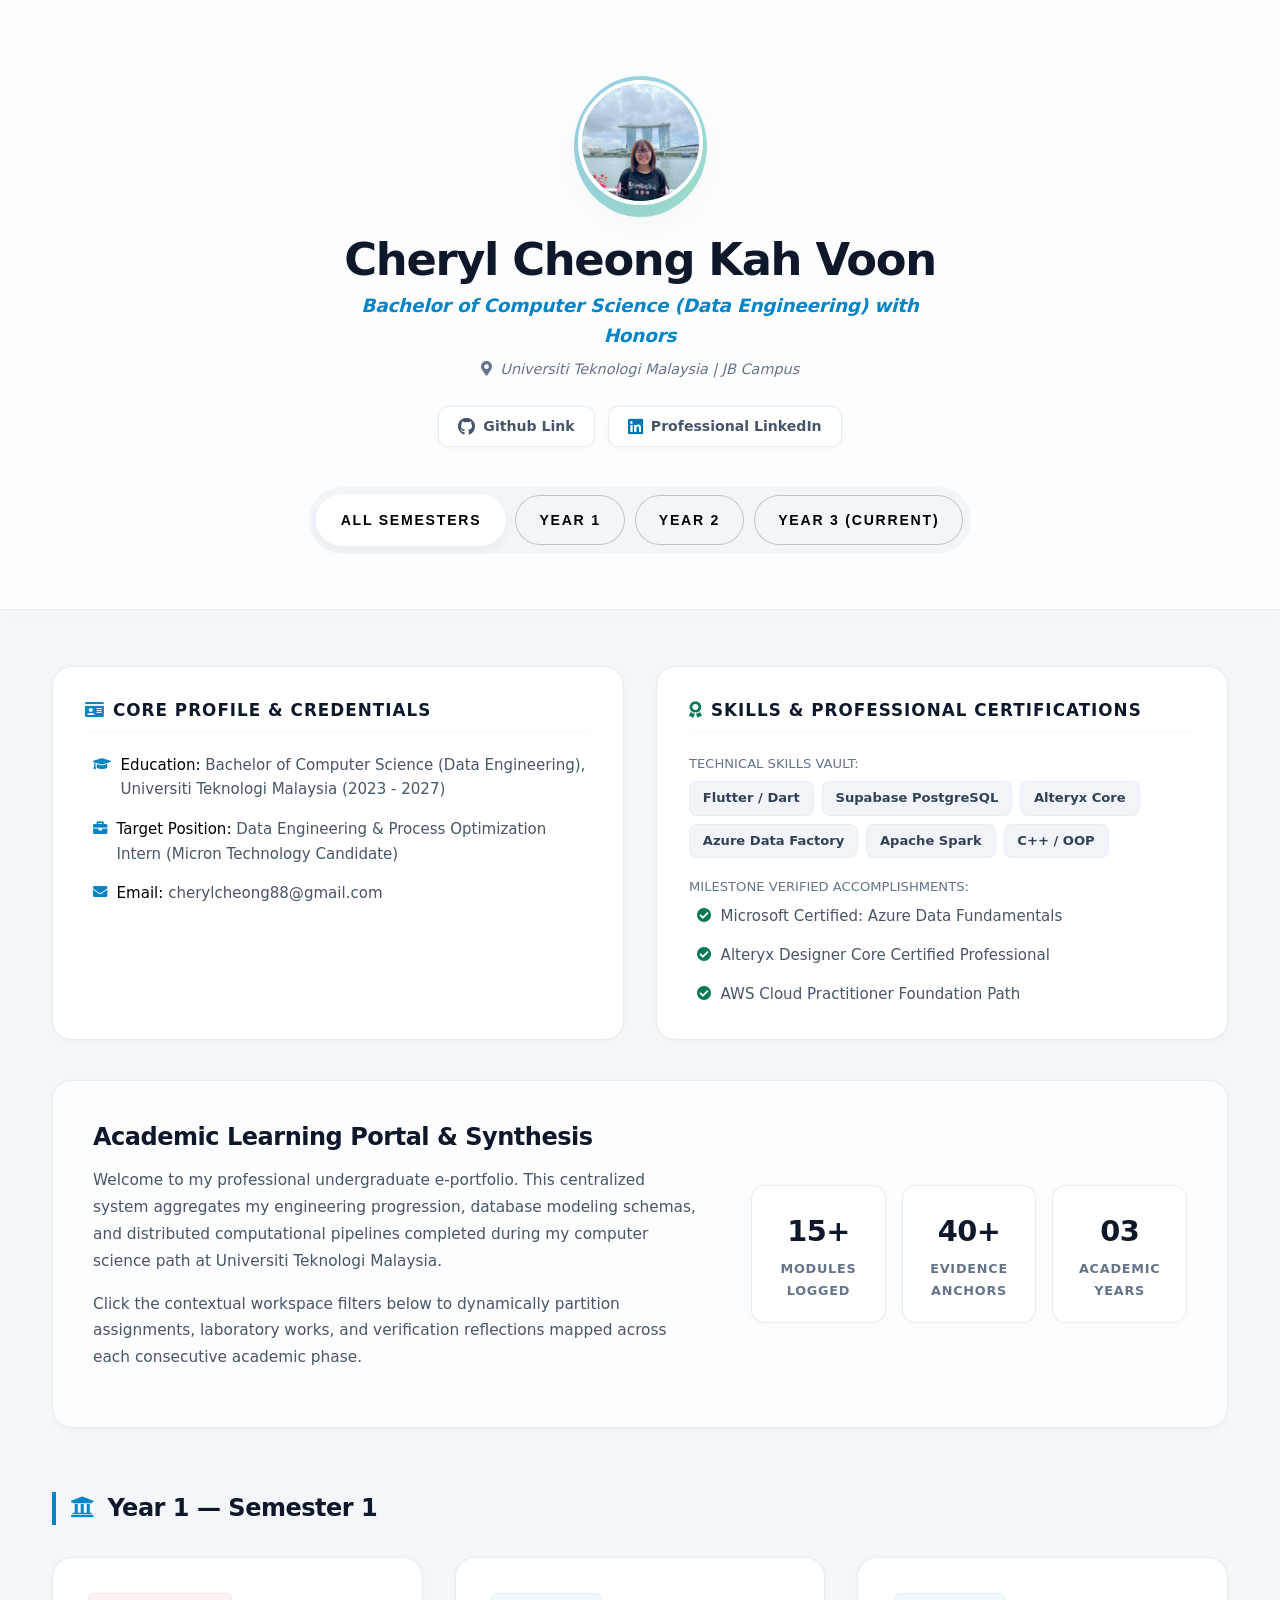
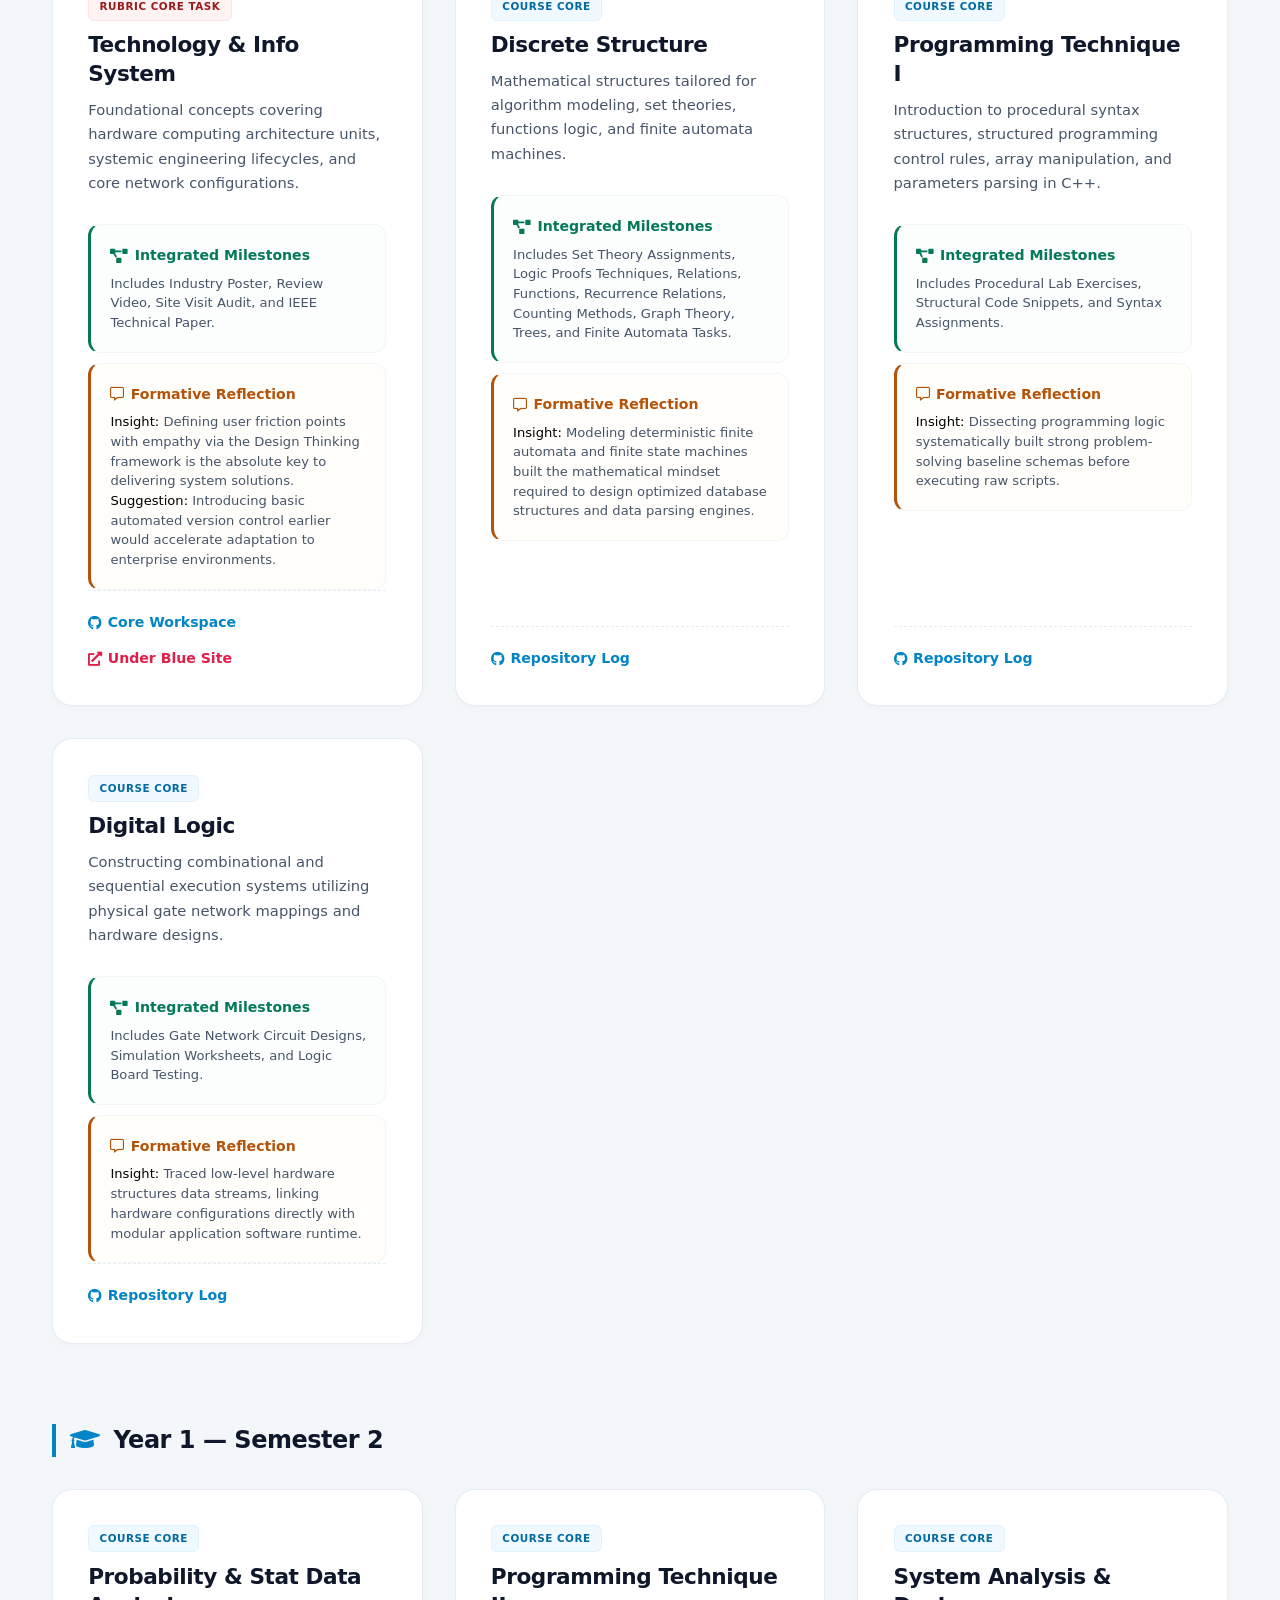
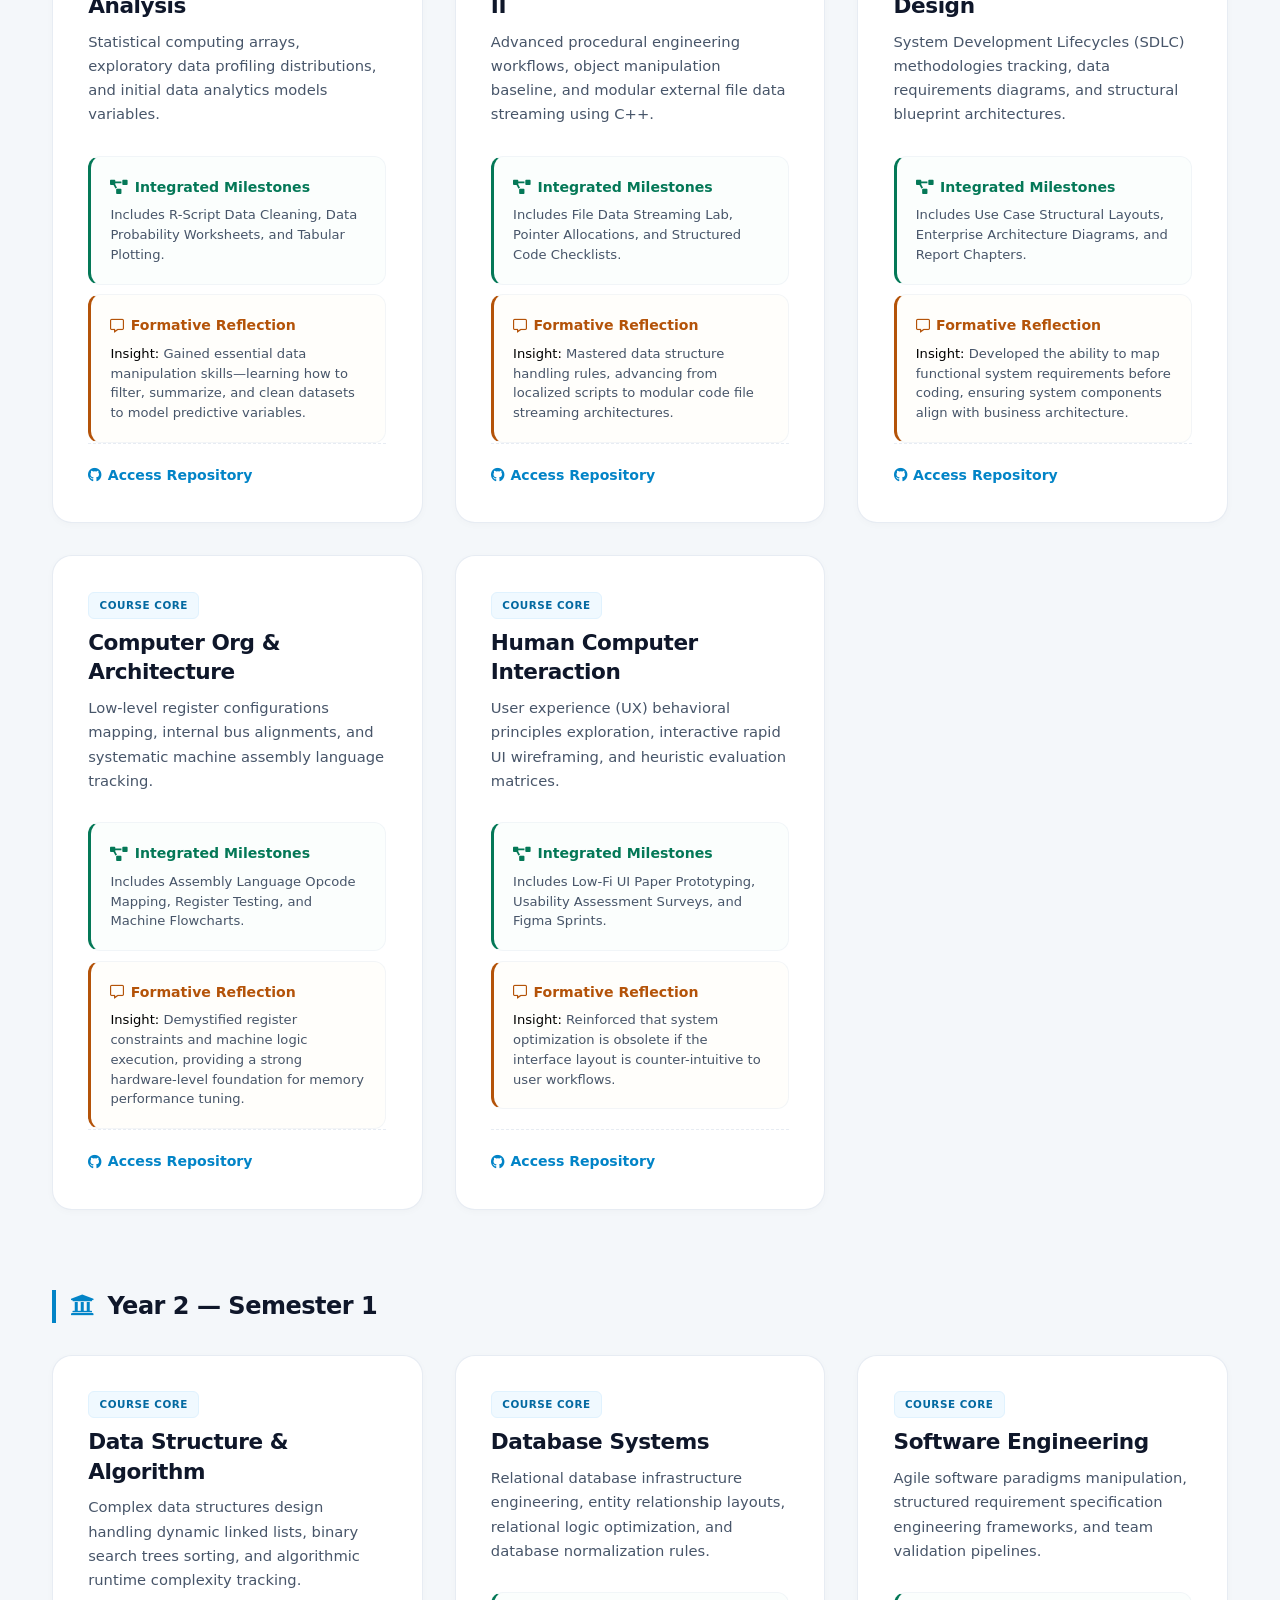
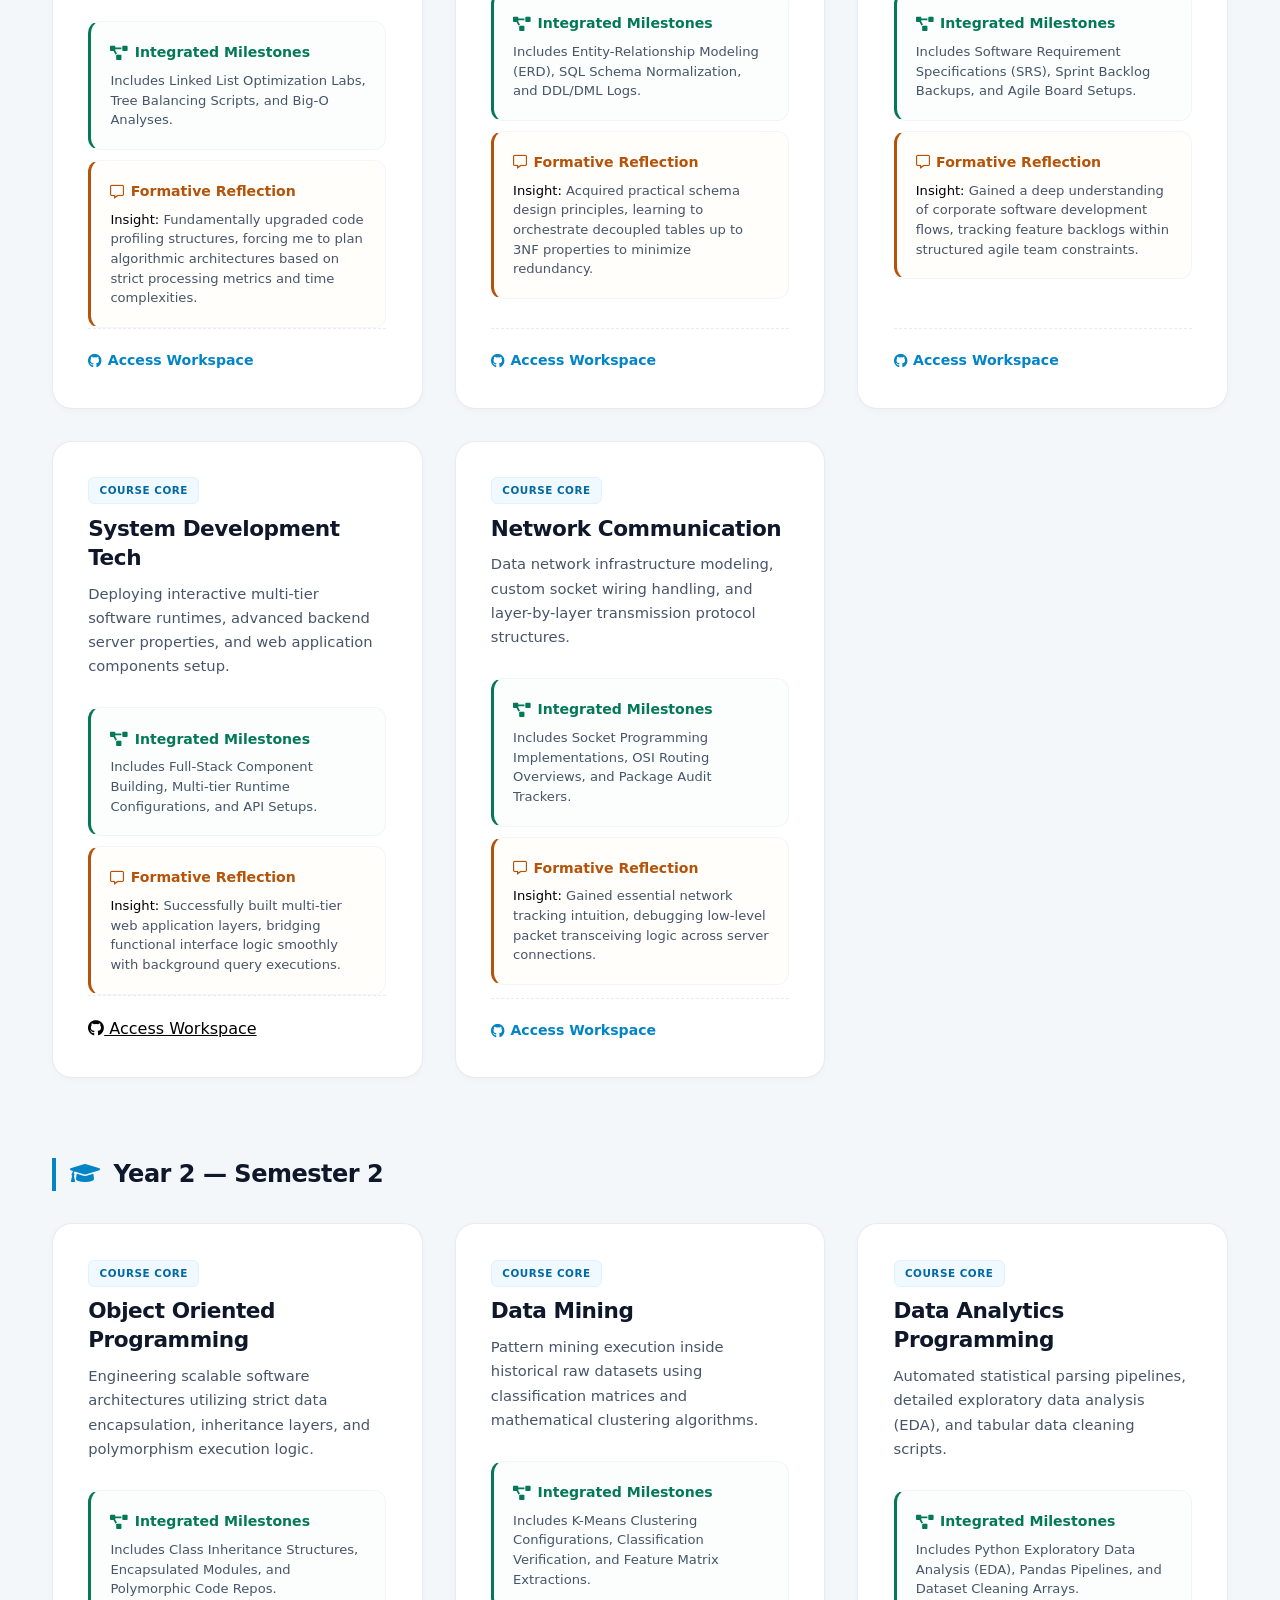
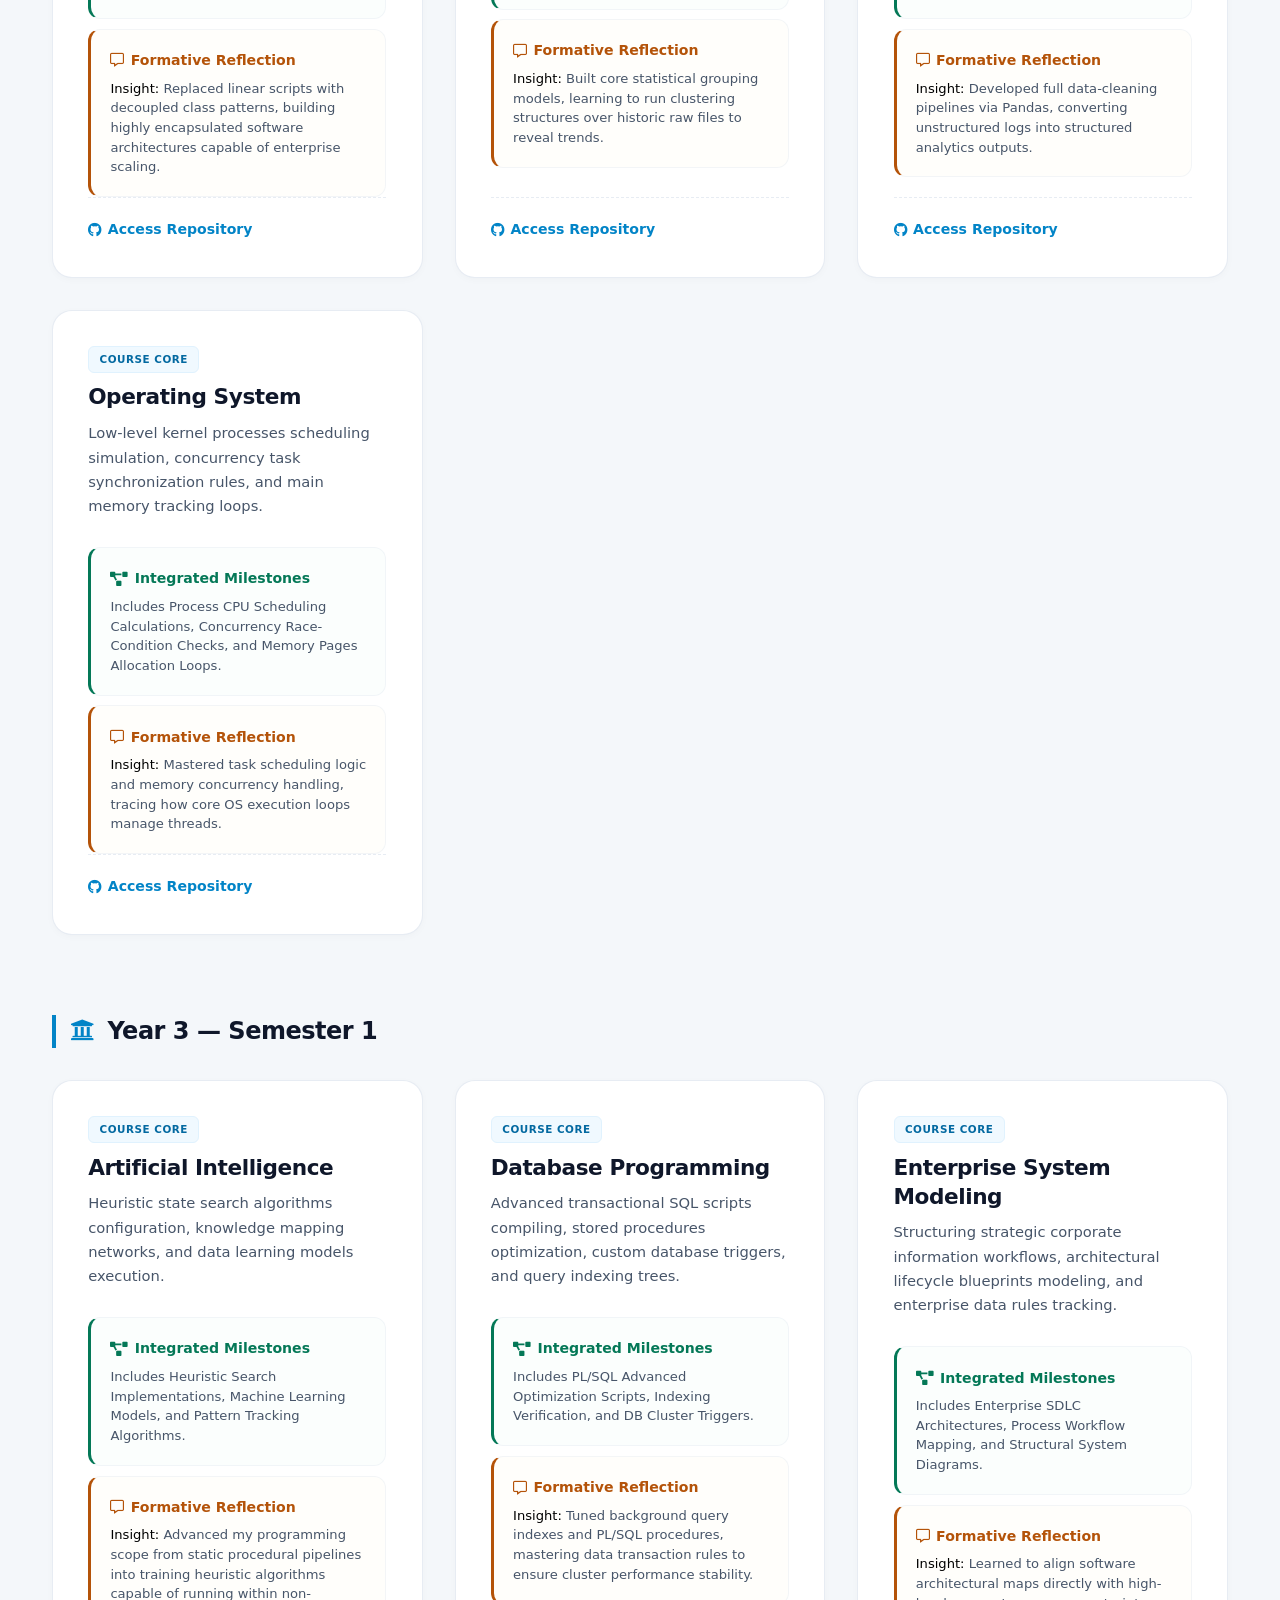
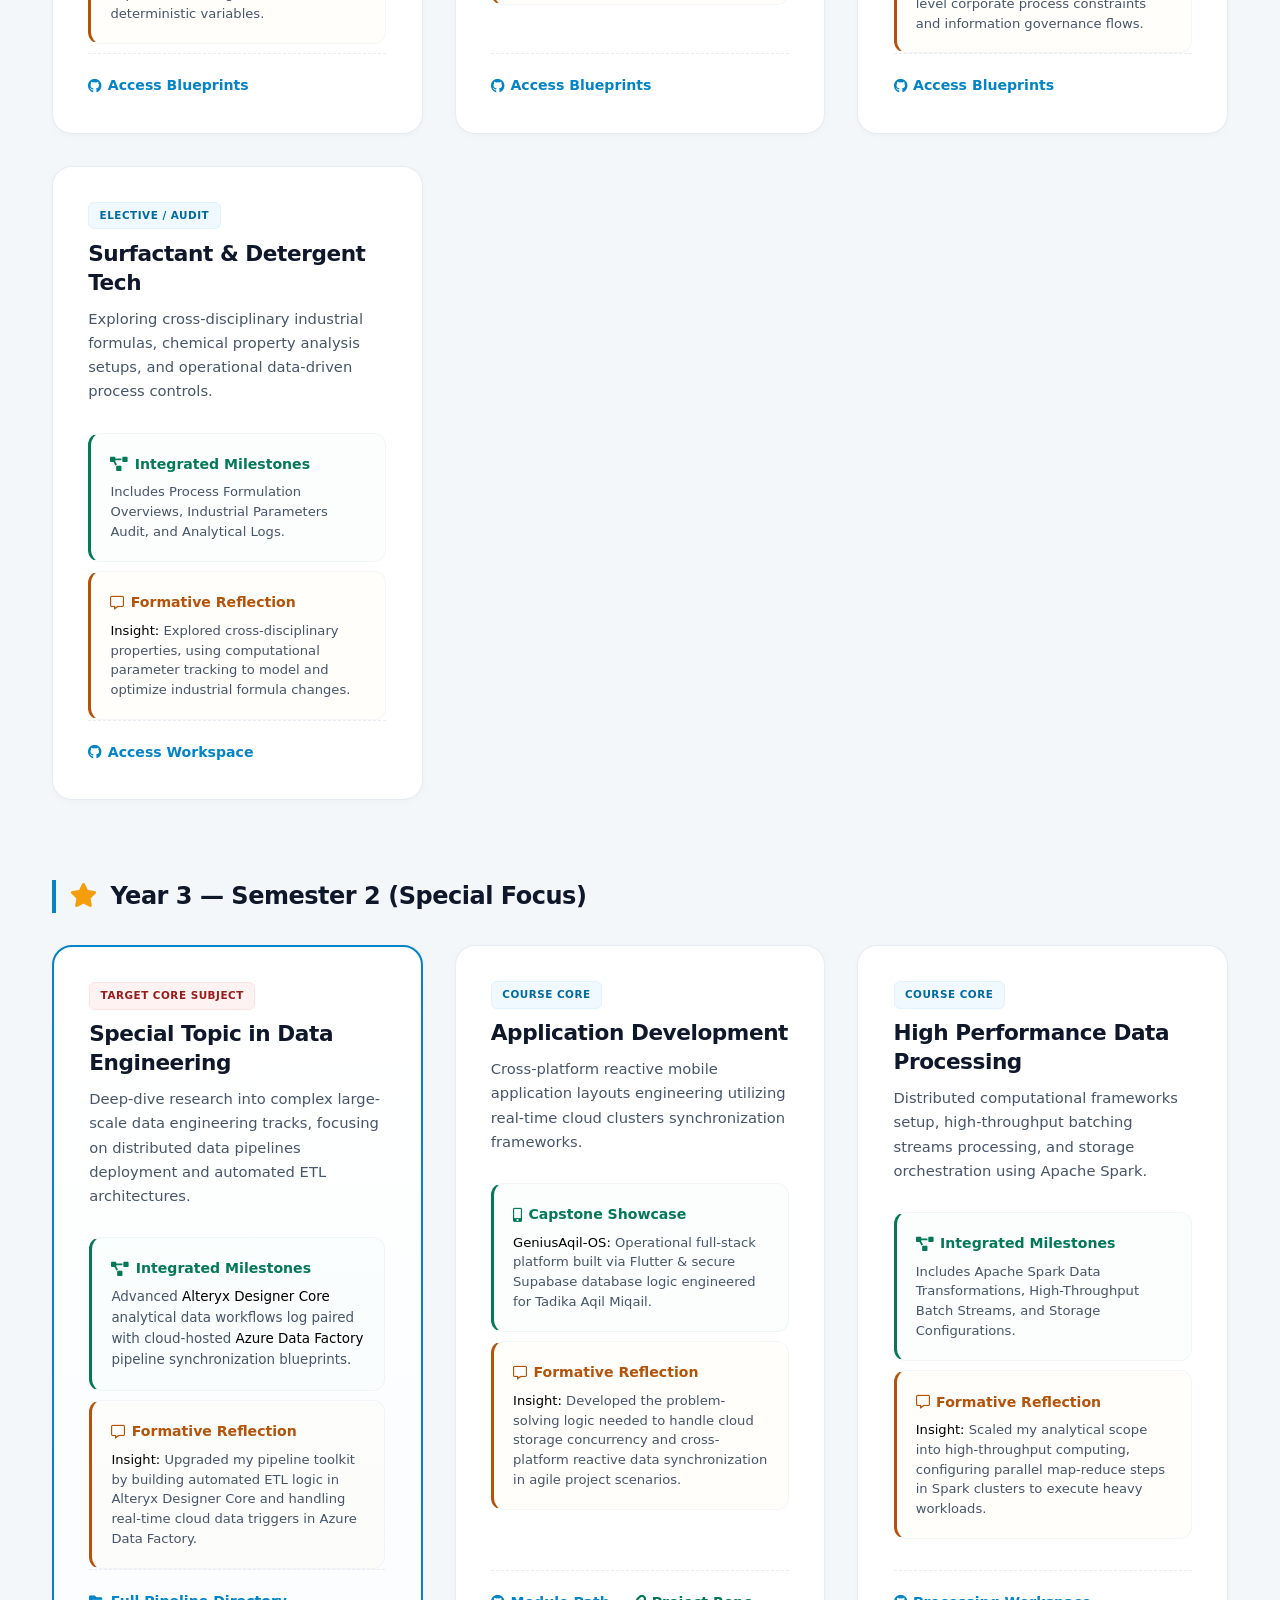
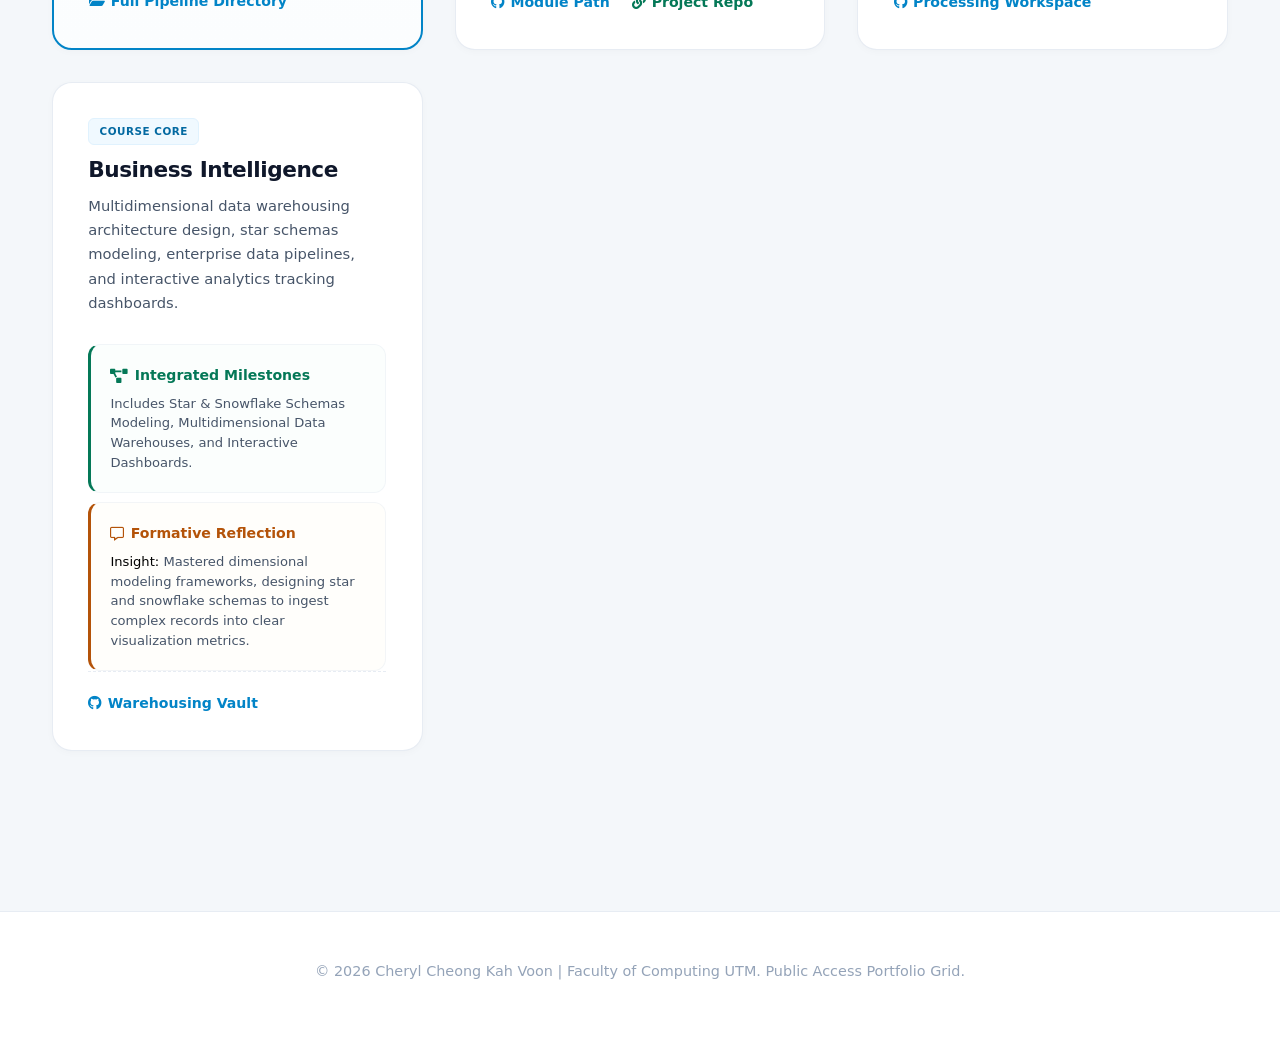
==== commit cd0b6e57: "updated" ====
--- a/index.html
+++ b/index.html
@@ -366,7 +366,7 @@
             display: flex;
             flex-direction: column;
             justify-content: space-between;
-            min-height: 480px; /* Aligned height to comfortably match standard reflection payloads */
+            min-height: 520px; /* 统一撑开保证两层盒子在所有卡片完美对齐 */
             transition: transform 0.4s cubic-bezier(0.165, 0.84, 0.44, 1),
                         box-shadow 0.4s ease,
                         border-color 0.4s ease;
@@ -417,7 +417,7 @@
         .reflection-box {
             background: var(--surface-alt);
             padding: 1.2rem;
-            margin: 0.8rem 0 0;
+            margin: 0.6rem 0 0;
             border-radius: 12px;
             font-size: 0.88rem;
             border: 1px solid rgba(226, 232, 240, 0.4);
@@ -452,7 +452,7 @@
 
         /* Fixed Footer Alignment Actions inside Grid Cards */
         .card-footer {
-            margin-top: auto; /* Absolute lock alignment to bottom boundary */
+            margin-top: auto;
             padding-top: 1.25rem;
             border-top: 1px dashed var(--border);
         }
@@ -519,7 +519,7 @@
             <p class="location"><i class="fas fa-map-marker-alt" style="margin-right:4px;"></i> Universiti Teknologi Malaysia | JB Campus</p>
             
             <div class="header-socials">
-                <a href="https://github.com/Cheryl322" target="_blank" class="social-link-badge github-btn">
+                <a href="https://github.com/Cheryl322/Utm_Academic_Archive" target="_blank" class="social-link-badge github-btn">
                     <i class="fab fa-github" style="font-size:1.1rem;"></i> Github Link
                 </a>
                 <a href="https://www.linkedin.com/in/cheryl-cheong-1701a727b/" target="_blank" class="social-link-badge linkedin-btn">
@@ -622,7 +622,7 @@
                                     <div class="reflection-title"><i class="far fa-comment-alt"></i> Formative Reflection</div>
                                     <div class="reflection-text" style="font-size:0.82rem; line-height:1.5;">
                                         <strong>Insight:</strong> Defining user friction points with empathy via the Design Thinking framework is the absolute key to delivering system solutions.<br>
-                                        <strong>Suggestion:</strong> Introducing basic automated version control earlier in the semester would accelerate adaptation to enterprise agile teams.
+                                        <strong>Suggestion:</strong> Introducing basic automated version control earlier would accelerate adaptation to enterprise environments.
                                     </div>
                                 </div>
                             </div>
@@ -638,7 +638,7 @@
                             <div class="card-top">
                                 <span class="meta-tag tag-core">Course Core</span>
                                 <h3>Discrete Structure</h3>
-                                <p>Mathematical structures tailored for algorithm modeling, set theories, functions logic, and finite automata machines[cite: 5].</p>
+                                <p>Mathematical structures tailored for algorithm modeling, set theories, functions logic, and finite automata machines.</p>
                                 
                                 <div class="reflection-box success-variant">
                                     <div class="reflection-title"><i class="fas fa-project-diagram"></i> Integrated Milestones</div>
@@ -649,7 +649,7 @@
                                 <div class="reflection-box warning-variant">
                                     <div class="reflection-title"><i class="far fa-comment-alt"></i> Formative Reflection</div>
                                     <div class="reflection-text" style="font-size:0.82rem; line-height:1.5;">
-                                        <strong>Insight:</strong> Modeling deterministic finite automata and finite state machines built the mathematical mindset required to design optimized database structures and data parsing engines[cite: 6].
+                                        <strong>Insight:</strong> Modeling deterministic finite automata and finite state machines built the mathematical mindset required to design optimized database structures and data parsing engines.
                                     </div>
                                 </div>
                             </div>
@@ -729,6 +729,12 @@
                                         Includes R-Script Data Cleaning, Data Probability Worksheets, and Tabular Plotting.
                                     </div>
                                 </div>
+                                <div class="reflection-box warning-variant">
+                                    <div class="reflection-title"><i class="far fa-comment-alt"></i> Formative Reflection</div>
+                                    <div class="reflection-text" style="font-size:0.82rem; line-height:1.5;">
+                                        <strong>Insight:</strong> Gained essential data manipulation skills—learning how to filter, summarize, and clean datasets to model predictive variables.
+                                    </div>
+                                </div>
                             </div>
                             <div class="card-footer">
                                 <div class="evidence-links"><a href="https://github.com/Cheryl322/Utm_Academic_Archive/tree/main/Year_1/Sem_2/Probability%20%26%20Statistical%20Data%20Analysis" target="_blank"><i class="fab fa-github"></i> Access Repository</a></div>
@@ -746,6 +752,12 @@
                                         Includes File Data Streaming Lab, Pointer Allocations, and Structured Code Checklists.
                                     </div>
                                 </div>
+                                <div class="reflection-box warning-variant">
+                                    <div class="reflection-title"><i class="far fa-comment-alt"></i> Formative Reflection</div>
+                                    <div class="reflection-text" style="font-size:0.82rem; line-height:1.5;">
+                                        <strong>Insight:</strong> Mastered data structure handling rules, advancing from localized scripts to modular code file streaming architectures.
+                                    </div>
+                                </div>
                             </div>
                             <div class="card-footer">
                                 <div class="evidence-links"><a href="https://github.com/Cheryl322/Utm_Academic_Archive/tree/main/Year_1/Sem_2/Programming%20Technique%20II" target="_blank"><i class="fab fa-github"></i> Access Repository</a></div>
@@ -763,6 +775,12 @@
                                         Includes Use Case Structural Layouts, Enterprise Architecture Diagrams, and Report Chapters.
                                     </div>
                                 </div>
+                                <div class="reflection-box warning-variant">
+                                    <div class="reflection-title"><i class="far fa-comment-alt"></i> Formative Reflection</div>
+                                    <div class="reflection-text" style="font-size:0.82rem; line-height:1.5;">
+                                        <strong>Insight:</strong> Developed the ability to map functional system requirements before coding, ensuring system components align with business architecture.
+                                    </div>
+                                </div>
                             </div>
                             <div class="card-footer">
                                 <div class="evidence-links"><a href="https://github.com/Cheryl322/Utm_Academic_Archive/tree/main/Year_1/Sem_2/System%20Analysis%20%26%20Design" target="_blank"><i class="fab fa-github"></i> Access Repository</a></div>
@@ -780,6 +798,12 @@
                                         Includes Assembly Language Opcode Mapping, Register Testing, and Machine Flowcharts.
                                     </div>
                                 </div>
+                                <div class="reflection-box warning-variant">
+                                    <div class="reflection-title"><i class="far fa-comment-alt"></i> Formative Reflection</div>
+                                    <div class="reflection-text" style="font-size:0.82rem; line-height:1.5;">
+                                        <strong>Insight:</strong> Demystified register constraints and machine logic execution, providing a strong hardware-level foundation for memory performance tuning.
+                                    </div>
+                                </div>
                             </div>
                             <div class="card-footer">
                                 <div class="evidence-links"><a href="https://github.com/Cheryl322/Utm_Academic_Archive/tree/main/Year_1/Sem_2/Computer%20Organization%20%26%20Architecture" target="_blank"><i class="fab fa-github"></i> Access Repository</a></div>
@@ -795,6 +819,12 @@
                                     <div class="reflection-title"><i class="fas fa-project-diagram"></i> Integrated Milestones</div>
                                     <div class="reflection-text" style="font-size:0.82rem; line-height:1.5;">
                                         Includes Low-Fi UI Paper Prototyping, Usability Assessment Surveys, and Figma Sprints.
+                                    </div>
+                                </div>
+                                <div class="reflection-box warning-variant">
+                                    <div class="reflection-title"><i class="far fa-comment-alt"></i> Formative Reflection</div>
+                                    <div class="reflection-text" style="font-size:0.82rem; line-height:1.5;">
+                                        <strong>Insight:</strong> Reinforced that system optimization is obsolete if the interface layout is counter-intuitive to user workflows.
                                     </div>
                                 </div>
                             </div>
@@ -822,6 +852,12 @@
                                         Includes Linked List Optimization Labs, Tree Balancing Scripts, and Big-O Analyses.
                                     </div>
                                 </div>
+                                <div class="reflection-box warning-variant">
+                                    <div class="reflection-title"><i class="far fa-comment-alt"></i> Formative Reflection</div>
+                                    <div class="reflection-text" style="font-size:0.82rem; line-height:1.5;">
+                                        <strong>Insight:</strong> Fundamentally upgraded code profiling structures, forcing me to plan algorithmic architectures based on strict processing metrics and time complexities.
+                                    </div>
+                                </div>
                             </div>
                             <div class="card-footer">
                                 <div class="evidence-links"><a href="https://github.com/Cheryl322/Utm_Academic_Archive/tree/main/Year_2/Sem_1/Data%20Structure%20and%20Algorithm" target="_blank"><i class="fab fa-github"></i> Access Workspace</a></div>
@@ -839,6 +875,12 @@
                                         Includes Entity-Relationship Modeling (ERD), SQL Schema Normalization, and DDL/DML Logs.
                                     </div>
                                 </div>
+                                <div class="reflection-box warning-variant">
+                                    <div class="reflection-title"><i class="far fa-comment-alt"></i> Formative Reflection</div>
+                                    <div class="reflection-text" style="font-size:0.82rem; line-height:1.5;">
+                                        <strong>Insight:</strong> Acquired practical schema design principles, learning to orchestrate decoupled tables up to 3NF properties to minimize redundancy.
+                                    </div>
+                                </div>
                             </div>
                             <div class="card-footer">
                                 <div class="evidence-links"><a href="https://github.com/Cheryl322/Utm_Academic_Archive/tree/main/Year_2/Sem_1/Database" target="_blank"><i class="fab fa-github"></i> Access Workspace</a></div>
@@ -856,6 +898,12 @@
                                         Includes Software Requirement Specifications (SRS), Sprint Backlog Backups, and Agile Board Setups.
                                     </div>
                                 </div>
+                                <div class="reflection-box warning-variant">
+                                    <div class="reflection-title"><i class="far fa-comment-alt"></i> Formative Reflection</div>
+                                    <div class="reflection-text" style="font-size:0.82rem; line-height:1.5;">
+                                        <strong>Insight:</strong> Gained a deep understanding of corporate software development flows, tracking feature backlogs within structured agile team constraints.
+                                    </div>
+                                </div>
                             </div>
                             <div class="card-footer">
                                 <div class="evidence-links"><a href="https://github.com/Cheryl322/Utm_Academic_Archive/tree/main/Year_2/Sem_1/Software%20Engineering" target="_blank"><i class="fab fa-github"></i> Access Workspace</a></div>
@@ -873,9 +921,15 @@
                                         Includes Full-Stack Component Building, Multi-tier Runtime Configurations, and API Setups.
                                     </div>
                                 </div>
-                            </div>
-                            <div class="card-footer">
-                                <div class="evidence-links"><a href="https://github.com/Cheryl322/Utm_Academic_Archive/tree/main/Year_2/Sem_1/System%20Development%20Technology" target="_blank"><i class="fab fa-github"></i> Access Workspace</a></div>
+                                <div class="reflection-box warning-variant">
+                                    <div class="reflection-title"><i class="far fa-comment-alt"></i> Formative Reflection</div>
+                                    <div class="reflection-text" style="font-size:0.82rem; line-height:1.5;">
+                                        <strong>Insight:</strong> Successfully built multi-tier web application layers, bridging functional interface logic smoothly with background query executions.
+                                    </div>
+                                </div>
+                            </div>
+                            <div class="card-footer">
+                                <div class="meta-links"><a href="https://github.com/Cheryl322/Utm_Academic_Archive/tree/main/Year_2/Sem_1/System%20Development%20Technology" target="_blank"><i class="fab fa-github"></i> Access Workspace</a></div>
                             </div>
                         </div>
                         <div class="course-card">
@@ -888,6 +942,12 @@
                                     <div class="reflection-title"><i class="fas fa-project-diagram"></i> Integrated Milestones</div>
                                     <div class="reflection-text" style="font-size:0.82rem; line-height:1.5;">
                                         Includes Socket Programming Implementations, OSI Routing Overviews, and Package Audit Trackers.
+                                    </div>
+                                </div>
+                                <div class="reflection-box warning-variant">
+                                    <div class="reflection-title"><i class="far fa-comment-alt"></i> Formative Reflection</div>
+                                    <div class="reflection-text" style="font-size:0.82rem; line-height:1.5;">
+                                        <strong>Insight:</strong> Gained essential network tracking intuition, debugging low-level packet transceiving logic across server connections.
                                     </div>
                                 </div>
                             </div>
@@ -913,6 +973,12 @@
                                         Includes Class Inheritance Structures, Encapsulated Modules, and Polymorphic Code Repos.
                                     </div>
                                 </div>
+                                <div class="reflection-box warning-variant">
+                                    <div class="reflection-title"><i class="far fa-comment-alt"></i> Formative Reflection</div>
+                                    <div class="reflection-text" style="font-size:0.82rem; line-height:1.5;">
+                                        <strong>Insight:</strong> Replaced linear scripts with decoupled class patterns, building highly encapsulated software architectures capable of enterprise scaling.
+                                    </div>
+                                </div>
                             </div>
                             <div class="card-footer">
                                 <div class="evidence-links"><a href="https://github.com/Cheryl322/Utm_Academic_Archive/tree/main/Year_2/Sem_2/Object%20Oriented%20Programming" target="_blank"><i class="fab fa-github"></i> Access Repository</a></div>
@@ -930,6 +996,12 @@
                                         Includes K-Means Clustering Configurations, Classification Verification, and Feature Matrix Extractions.
                                     </div>
                                 </div>
+                                <div class="reflection-box warning-variant">
+                                    <div class="reflection-title"><i class="far fa-comment-alt"></i> Formative Reflection</div>
+                                    <div class="reflection-text" style="font-size:0.82rem; line-height:1.5;">
+                                        <strong>Insight:</strong> Built core statistical grouping models, learning to run clustering structures over historic raw files to reveal trends.
+                                    </div>
+                                </div>
                             </div>
                             <div class="card-footer">
                                 <div class="evidence-links"><a href="https://github.com/Cheryl322/Utm_Academic_Archive/tree/main/Year_2/Sem_2/Data%20Mining" target="_blank"><i class="fab fa-github"></i> Access Repository</a></div>
@@ -947,6 +1019,12 @@
                                         Includes Python Exploratory Data Analysis (EDA), Pandas Pipelines, and Dataset Cleaning Arrays.
                                     </div>
                                 </div>
+                                <div class="reflection-box warning-variant">
+                                    <div class="reflection-title"><i class="far fa-comment-alt"></i> Formative Reflection</div>
+                                    <div class="reflection-text" style="font-size:0.82rem; line-height:1.5;">
+                                        <strong>Insight:</strong> Developed full data-cleaning pipelines via Pandas, converting unstructured logs into structured analytics outputs.
+                                    </div>
+                                </div>
                             </div>
                             <div class="card-footer">
                                 <div class="evidence-links"><a href="https://github.com/Cheryl322/Utm_Academic_Archive/tree/main/Year_2/Sem_2/Data%20Analytics%20Programming" target="_blank"><i class="fab fa-github"></i> Access Repository</a></div>
@@ -962,6 +1040,12 @@
                                     <div class="reflection-title"><i class="fas fa-project-diagram"></i> Integrated Milestones</div>
                                     <div class="reflection-text" style="font-size:0.82rem; line-height:1.5;">
                                         Includes Process CPU Scheduling Calculations, Concurrency Race-Condition Checks, and Memory Pages Allocation Loops.
+                                    </div>
+                                </div>
+                                <div class="reflection-box warning-variant">
+                                    <div class="reflection-title"><i class="far fa-comment-alt"></i> Formative Reflection</div>
+                                    <div class="reflection-text" style="font-size:0.82rem; line-height:1.5;">
+                                        <strong>Insight:</strong> Mastered task scheduling logic and memory concurrency handling, tracing how core OS execution loops manage threads.
                                     </div>
                                 </div>
                             </div>
@@ -990,6 +1074,12 @@
                                         Includes Heuristic Search Implementations, Machine Learning Models, and Pattern Tracking Algorithms.
                                     </div>
                                 </div>
+                                <div class="reflection-box warning-variant">
+                                    <div class="reflection-title"><i class="far fa-comment-alt"></i> Formative Reflection</div>
+                                    <div class="reflection-text" style="font-size:0.82rem; line-height:1.5;">
+                                        <strong>Insight:</strong> Advanced my programming scope from static procedural pipelines into training heuristic algorithms capable of running within non-deterministic variables.
+                                    </div>
+                                </div>
                             </div>
                             <div class="card-footer">
                                 <div class="evidence-links">
@@ -1010,6 +1100,12 @@
                                         Includes PL/SQL Advanced Optimization Scripts, Indexing Verification, and DB Cluster Triggers.
                                     </div>
                                 </div>
+                                <div class="reflection-box warning-variant">
+                                    <div class="reflection-title"><i class="far fa-comment-alt"></i> Formative Reflection</div>
+                                    <div class="reflection-text" style="font-size:0.82rem; line-height:1.5;">
+                                        <strong>Insight:</strong> Tuned background query indexes and PL/SQL procedures, mastering data transaction rules to ensure cluster performance stability.
+                                    </div>
+                                </div>
                             </div>
                             <div class="card-footer">
                                 <div class="evidence-links">
@@ -1028,6 +1124,12 @@
                                     <div class="reflection-title"><i class="fas fa-project-diagram"></i> Integrated Milestones</div>
                                     <div class="reflection-text" style="font-size:0.82rem; line-height:1.5;">
                                         Includes Enterprise SDLC Architectures, Process Workflow Mapping, and Structural System Diagrams.
+                                    </div>
+                                </div>
+                                <div class="reflection-box warning-variant">
+                                    <div class="reflection-title"><i class="far fa-comment-alt"></i> Formative Reflection</div>
+                                    <div class="reflection-text" style="font-size:0.82rem; line-height:1.5;">
+                                        <strong>Insight:</strong> Learned to align software architectural maps directly with high-level corporate process constraints and information governance flows.
                                     </div>
                                 </div>
                             </div>
@@ -1048,6 +1150,12 @@
                                     <div class="reflection-title"><i class="fas fa-project-diagram"></i> Integrated Milestones</div>
                                     <div class="reflection-text" style="font-size:0.82rem; line-height:1.5;">
                                         Includes Process Formulation Overviews, Industrial Parameters Audit, and Analytical Logs.
+                                    </div>
+                                </div>
+                                <div class="reflection-box warning-variant">
+                                    <div class="reflection-title"><i class="far fa-comment-alt"></i> Formative Reflection</div>
+                                    <div class="reflection-text" style="font-size:0.82rem; line-height:1.5;">
+                                        <strong>Insight:</strong> Explored cross-disciplinary properties, using computational parameter tracking to model and optimize industrial formula changes.
                                     </div>
                                 </div>
                             </div>
@@ -1077,6 +1185,12 @@
                                         Advanced <strong>Alteryx Designer Core</strong> analytical data workflows log paired with cloud-hosted <strong>Azure Data Factory</strong> pipeline synchronization blueprints.
                                     </div>
                                 </div>
+                                <div class="reflection-box warning-variant">
+                                    <div class="reflection-title"><i class="far fa-comment-alt"></i> Formative Reflection</div>
+                                    <div class="reflection-text" style="font-size:0.82rem; line-height:1.5;">
+                                        <strong>Insight:</strong> Upgraded my pipeline toolkit by building automated ETL logic in Alteryx Designer Core and handling real-time cloud data triggers in Azure Data Factory.
+                                    </div>
+                                </div>
                             </div>
                             <div class="card-footer">
                                 <div class="evidence-links">
@@ -1095,6 +1209,12 @@
                                     <div class="reflection-title" style="color:var(--success-text);"><i class="fas fa-mobile-alt"></i> Capstone Showcase</div>
                                     <div class="reflection-text" style="font-size:0.82rem; line-height:1.5;">
                                         <strong>GeniusAqil-OS:</strong> Operational full-stack platform built via Flutter & secure Supabase database logic engineered for Tadika Aqil Miqail.
+                                    </div>
+                                </div>
+                                <div class="reflection-box warning-variant">
+                                    <div class="reflection-title"><i class="far fa-comment-alt"></i> Formative Reflection</div>
+                                    <div class="reflection-text" style="font-size:0.82rem; line-height:1.5;">
+                                        <strong>Insight:</strong> Developed the problem-solving logic needed to handle cloud storage concurrency and cross-platform reactive data synchronization in agile project scenarios.
                                     </div>
                                 </div>
                             </div>
@@ -1118,6 +1238,12 @@
                                         Includes Apache Spark Data Transformations, High-Throughput Batch Streams, and Storage Configurations.
                                     </div>
                                 </div>
+                                <div class="reflection-box warning-variant">
+                                    <div class="reflection-title"><i class="far fa-comment-alt"></i> Formative Reflection</div>
+                                    <div class="reflection-text" style="font-size:0.82rem; line-height:1.5;">
+                                        <strong>Insight:</strong> Scaled my analytical scope into high-throughput computing, configuring parallel map-reduce steps in Spark clusters to execute heavy workloads.
+                                    </div>
+                                </div>
                             </div>
                             <div class="card-footer">
                                 <div class="evidence-links"><a href="https://github.com/Cheryl322/Utm_Academic_Archive/tree/main/Year_3/Sem_2/High%20Performance%20Data%20Processing" target="_blank"><i class="fab fa-github"></i> Processing Workspace</a></div>
@@ -1134,6 +1260,12 @@
                                     <div class="reflection-title"><i class="fas fa-project-diagram"></i> Integrated Milestones</div>
                                     <div class="reflection-text" style="font-size:0.82rem; line-height:1.5;">
                                         Includes Star & Snowflake Schemas Modeling, Multidimensional Data Warehouses, and Interactive Dashboards.
+                                    </div>
+                                </div>
+                                <div class="reflection-box warning-variant">
+                                    <div class="reflection-title"><i class="far fa-comment-alt"></i> Formative Reflection</div>
+                                    <div class="reflection-text" style="font-size:0.82rem; line-height:1.5;">
+                                        <strong>Insight:</strong> Mastered dimensional modeling frameworks, designing star and snowflake schemas to ingest complex records into clear visualization metrics.
                                     </div>
                                 </div>
                             </div>
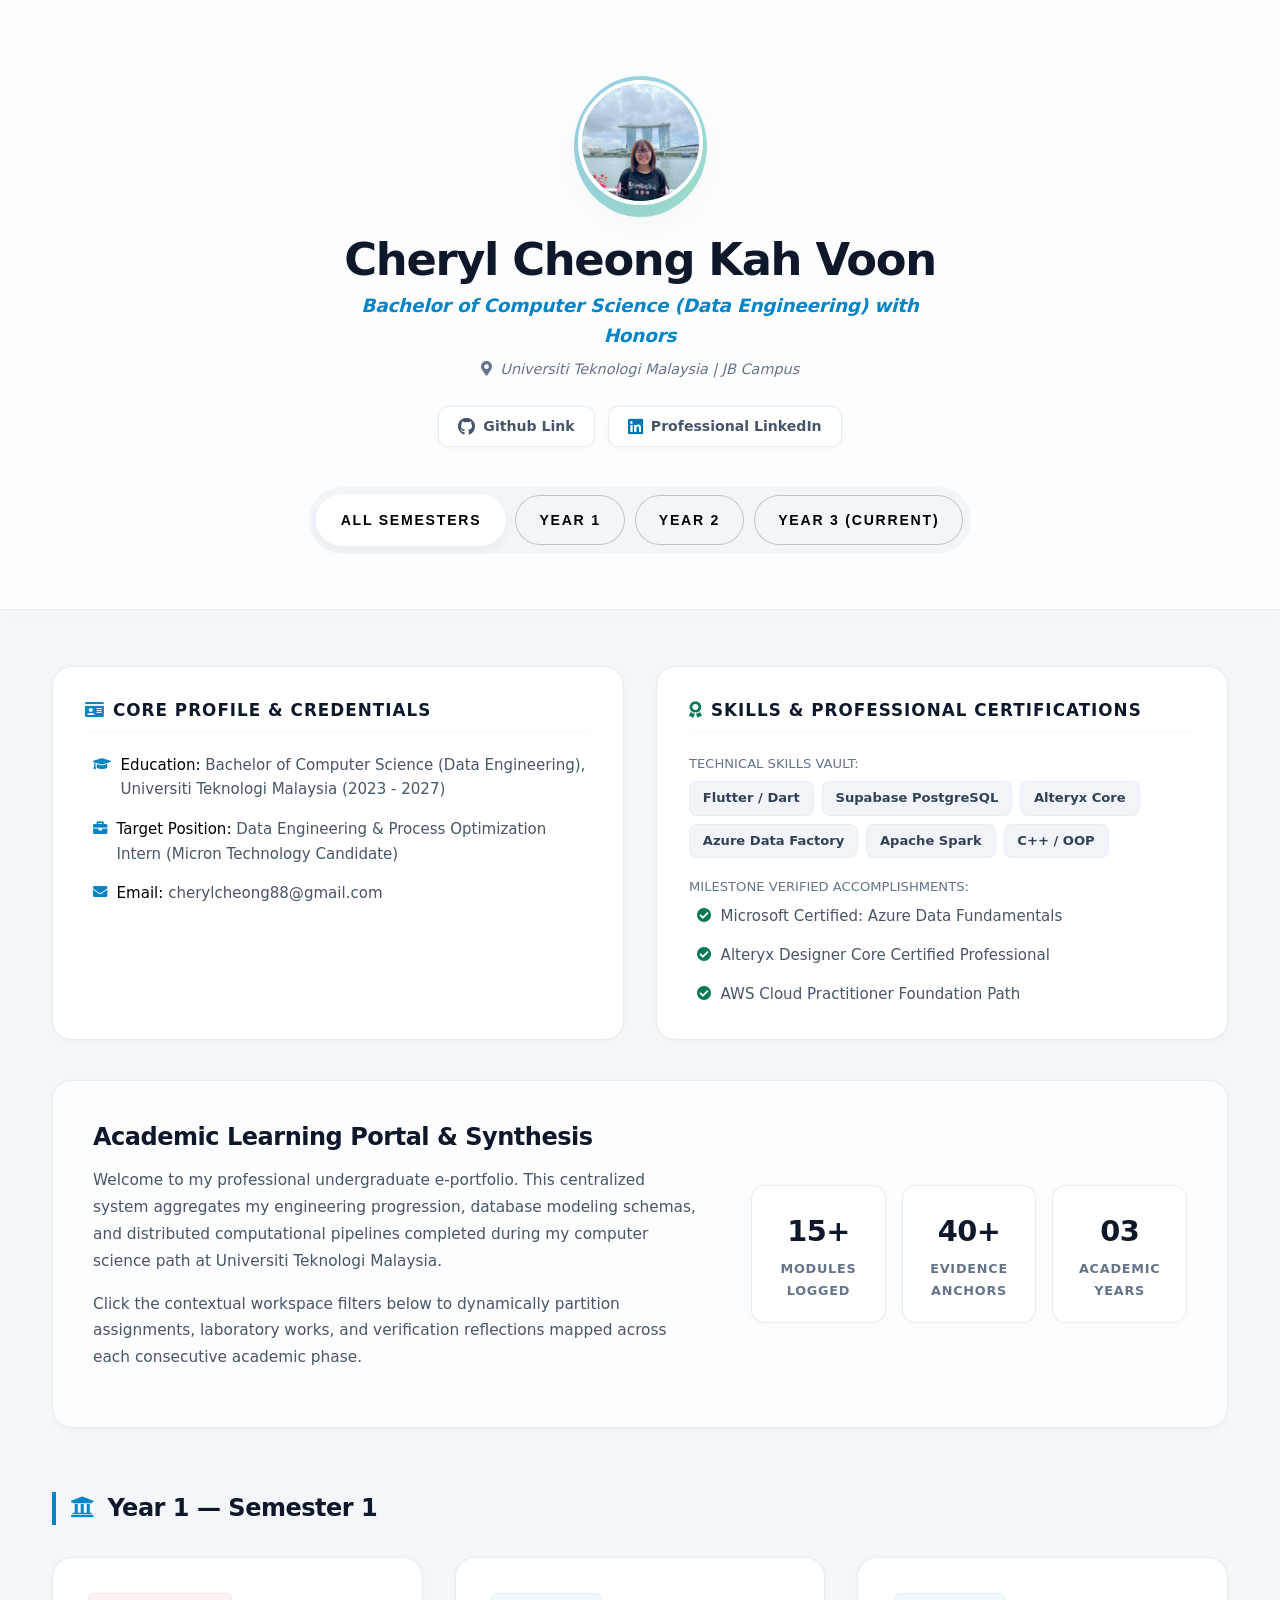
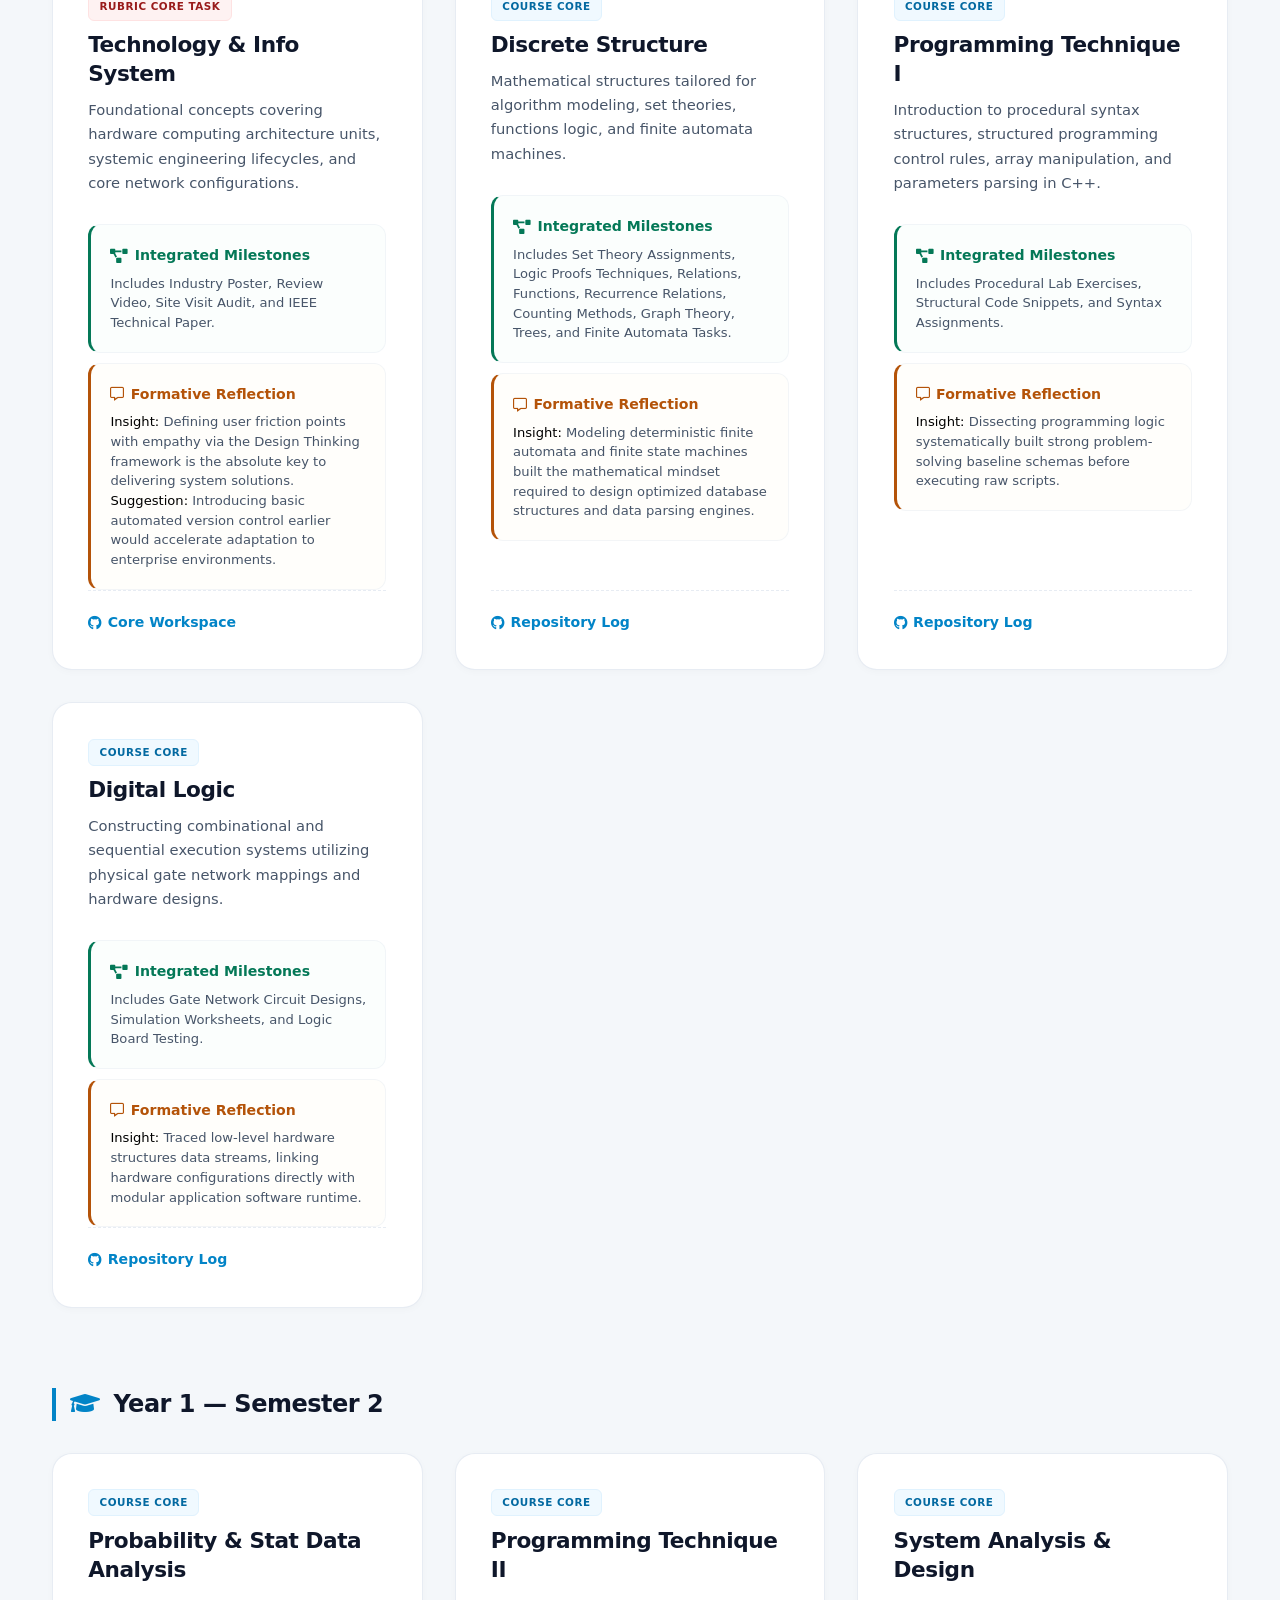
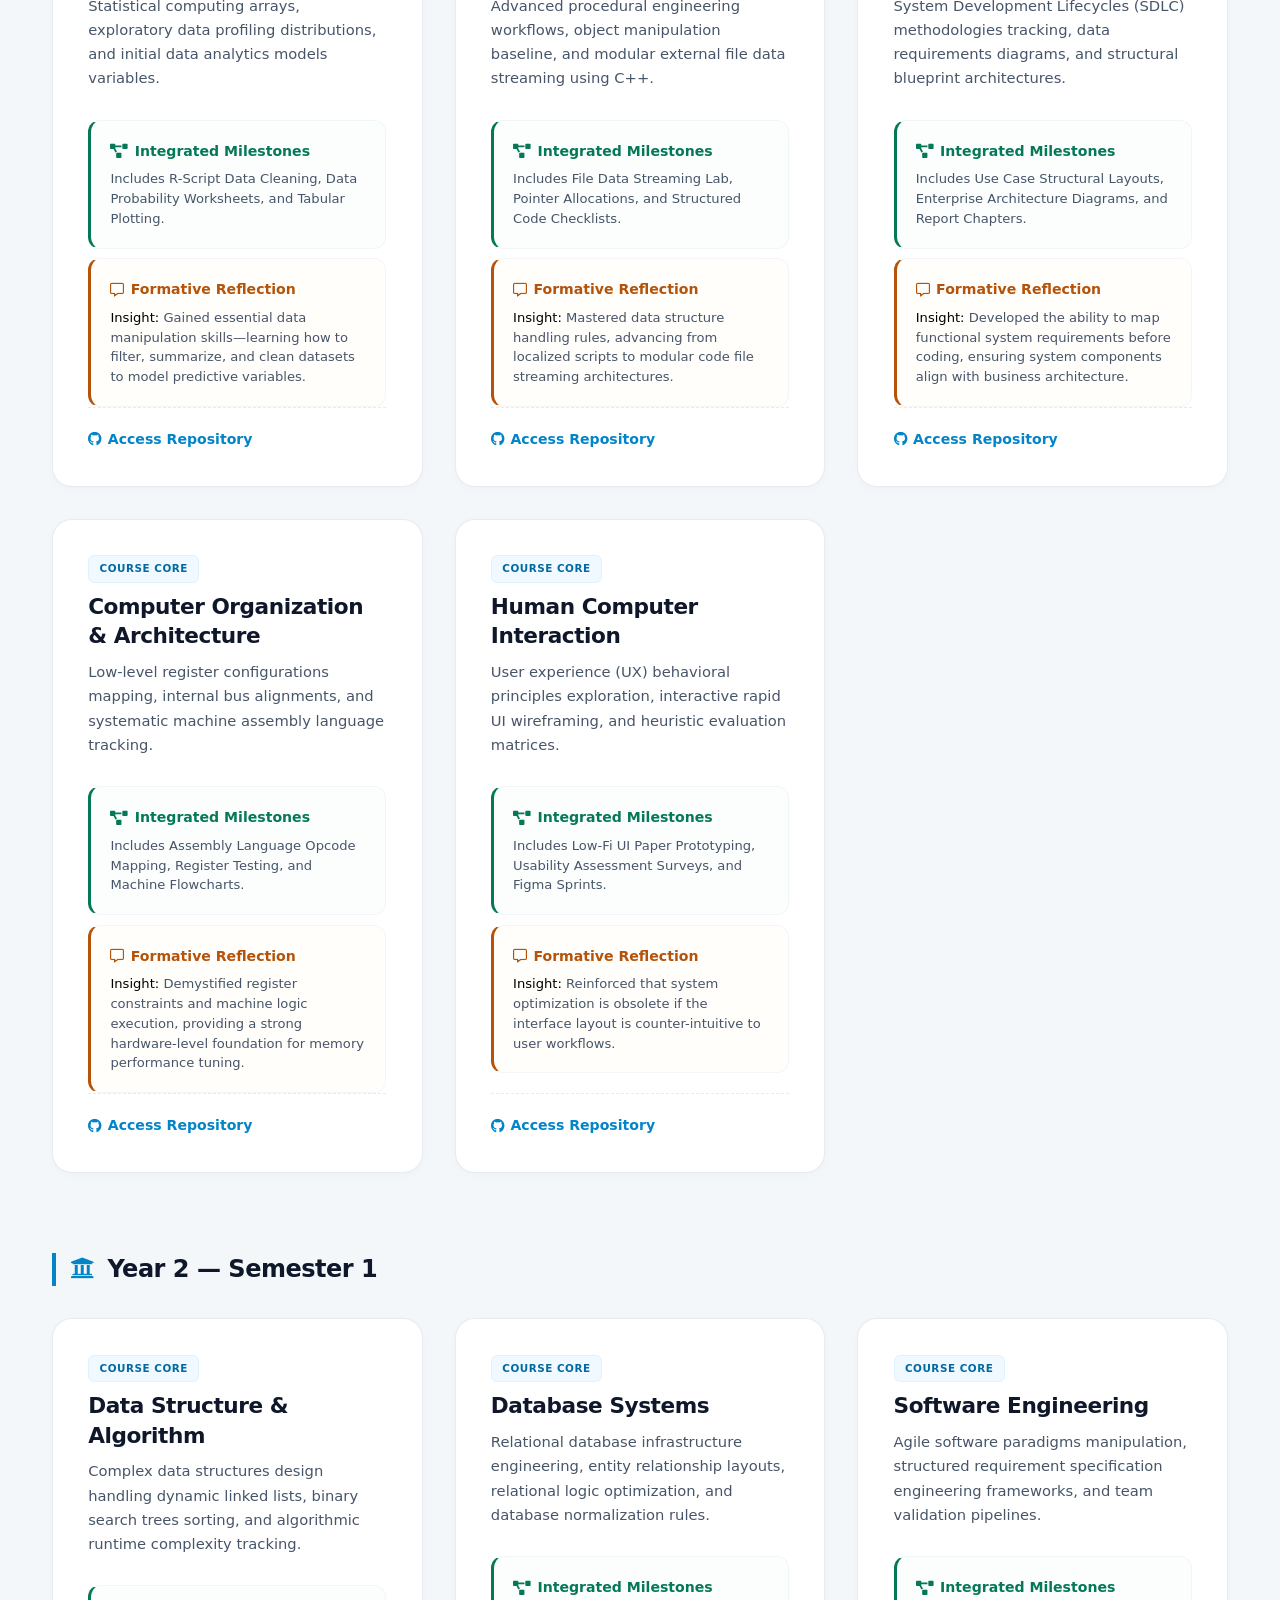
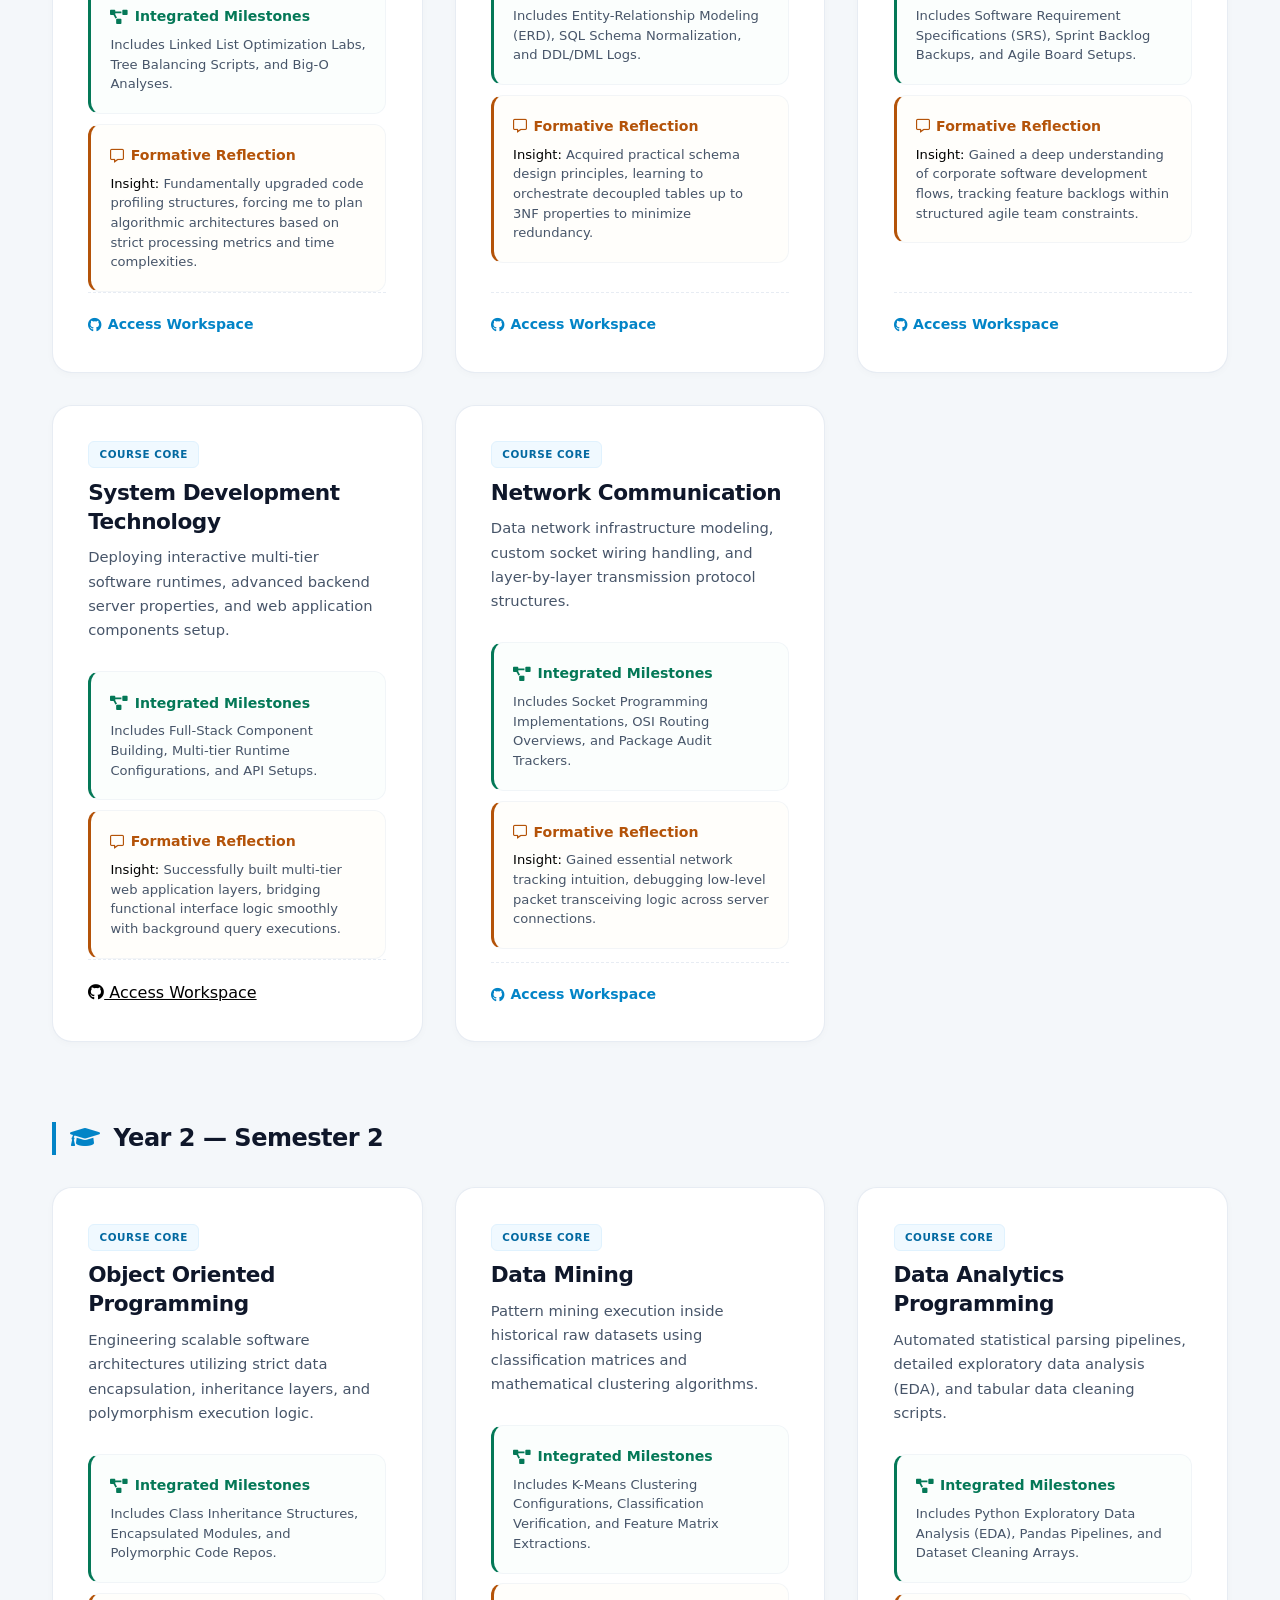
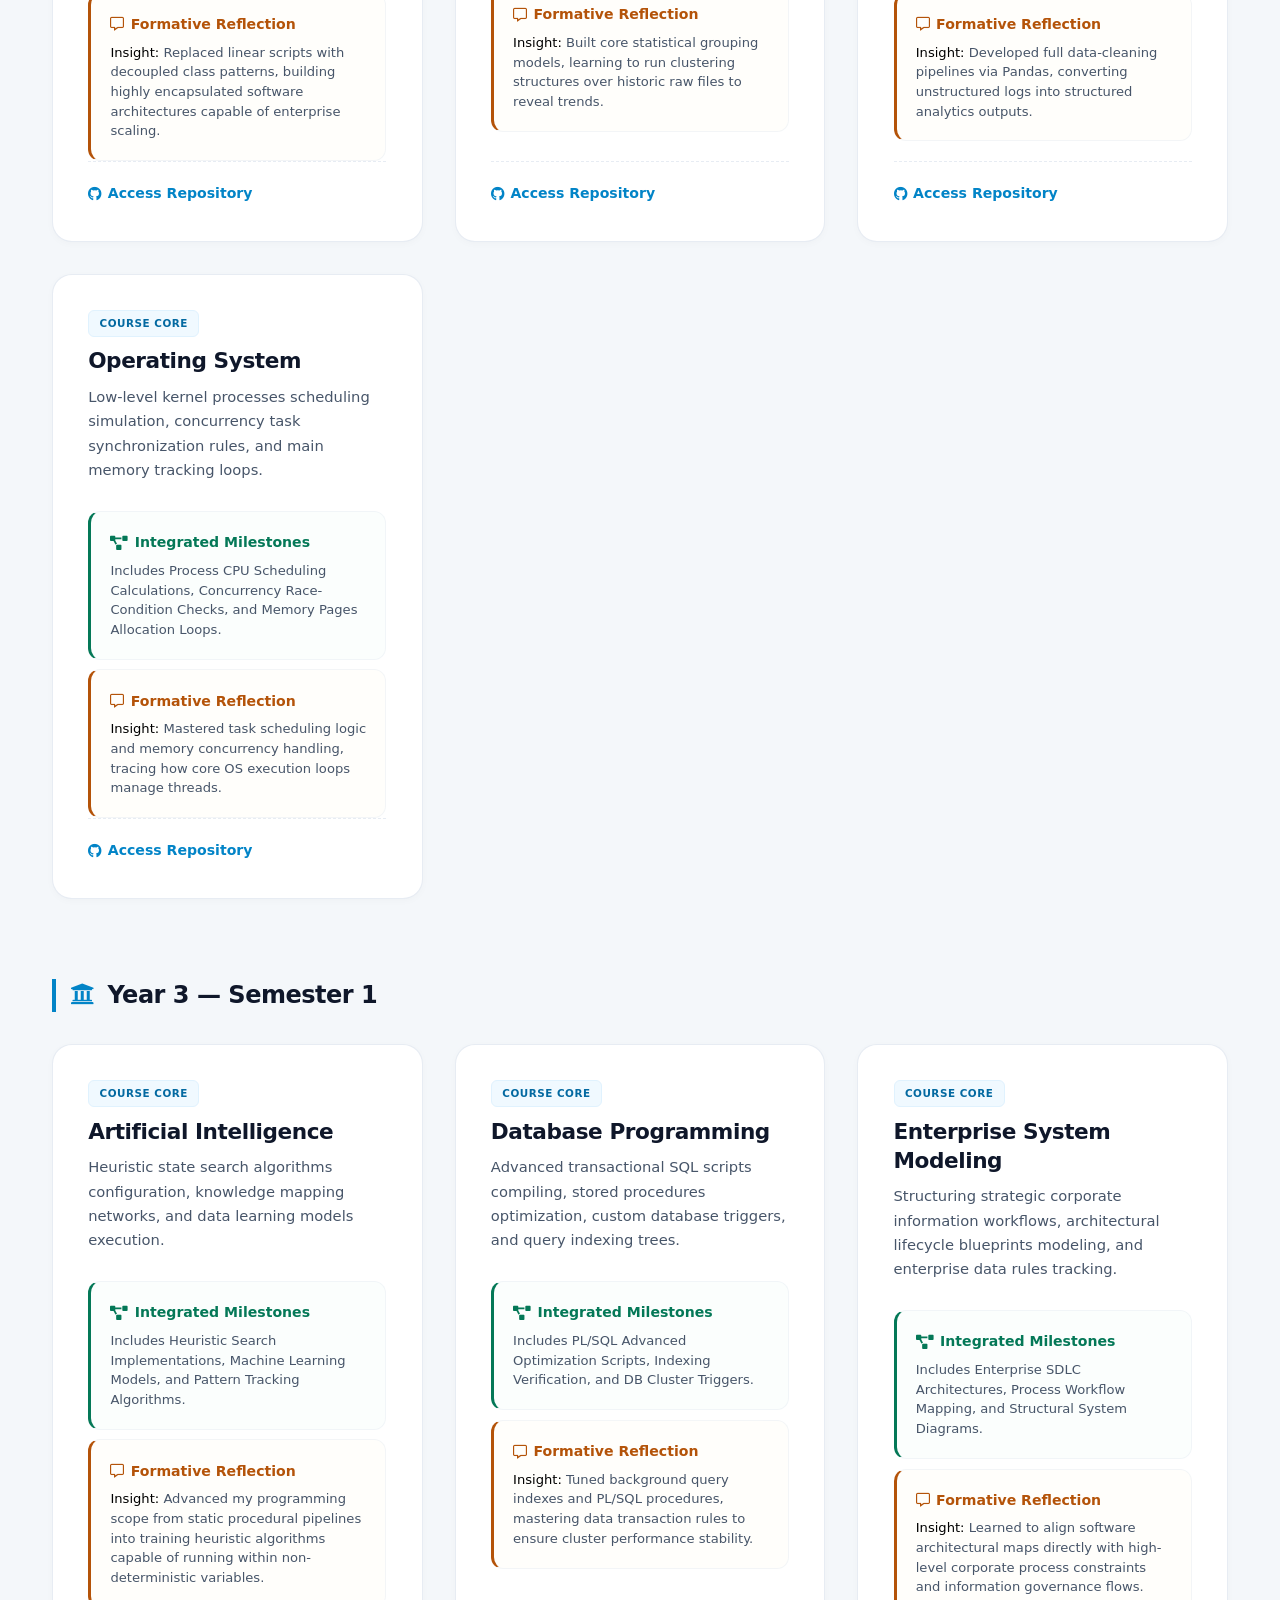
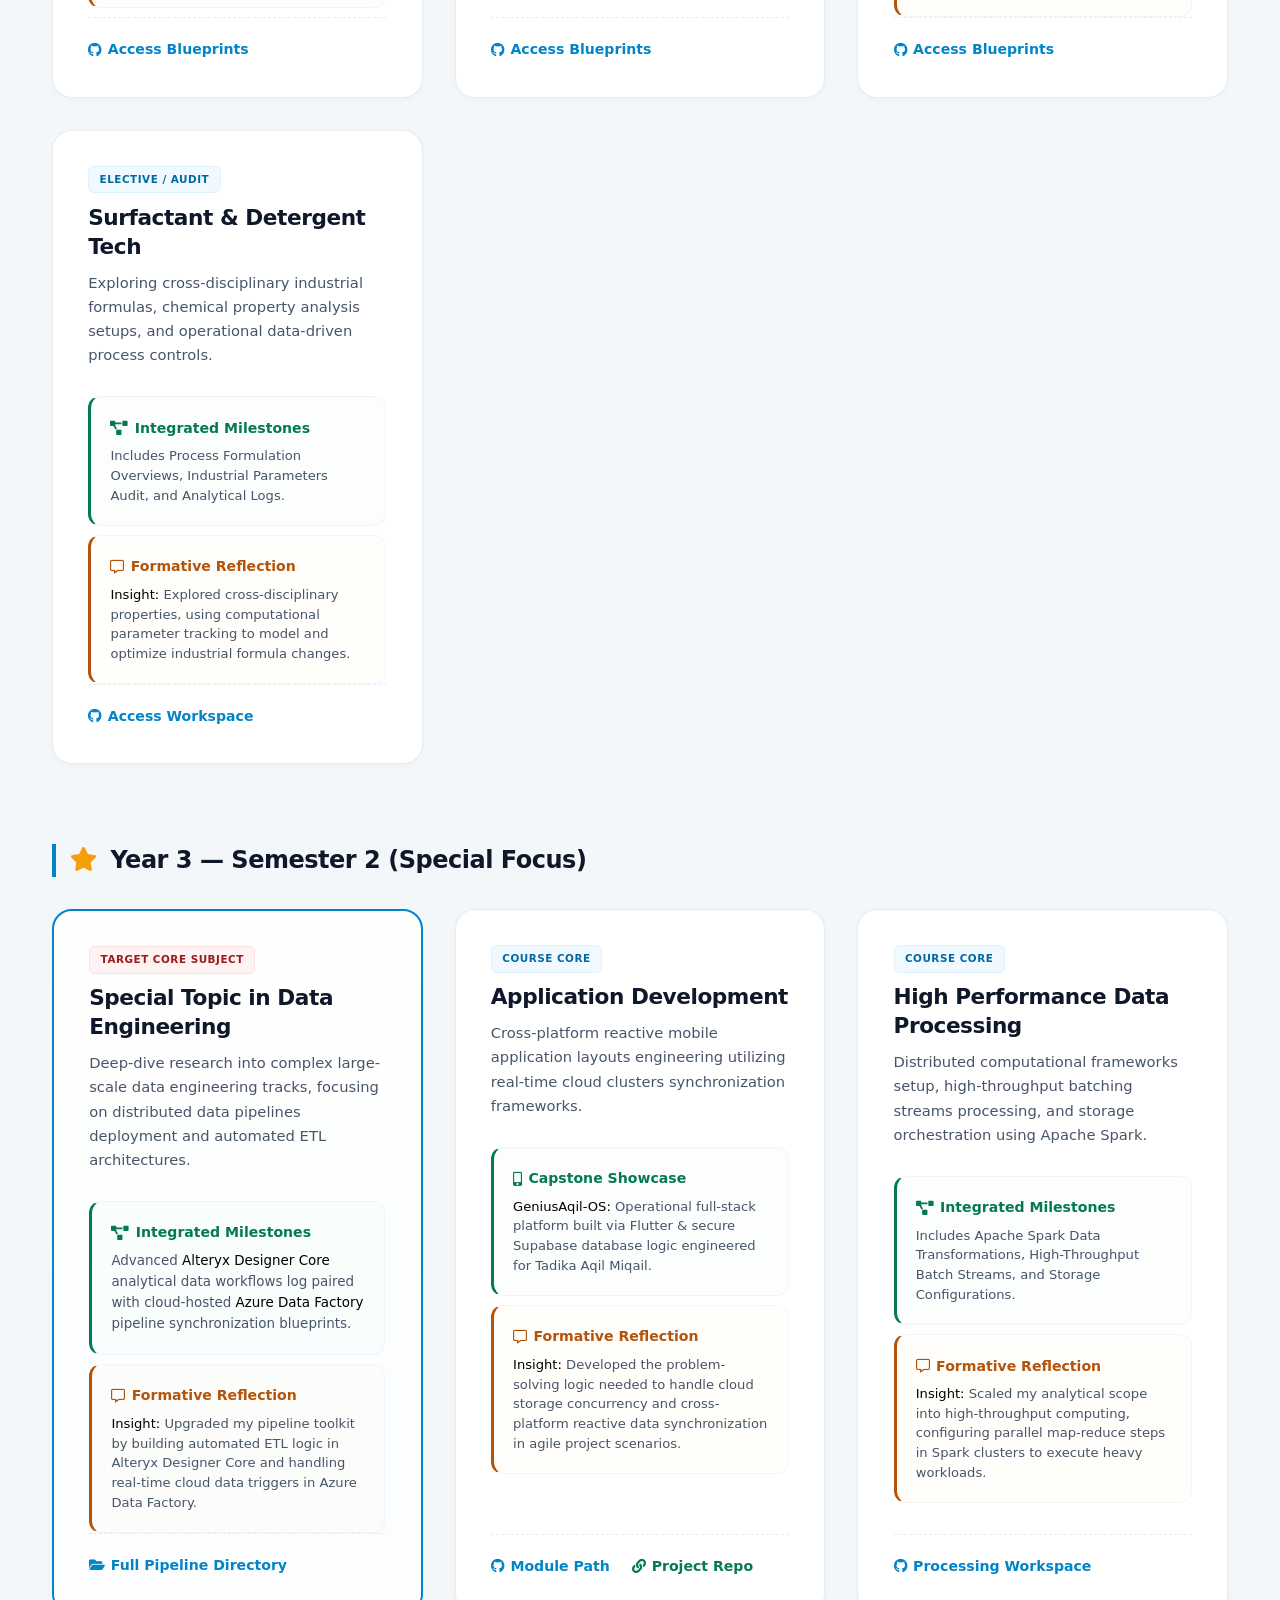
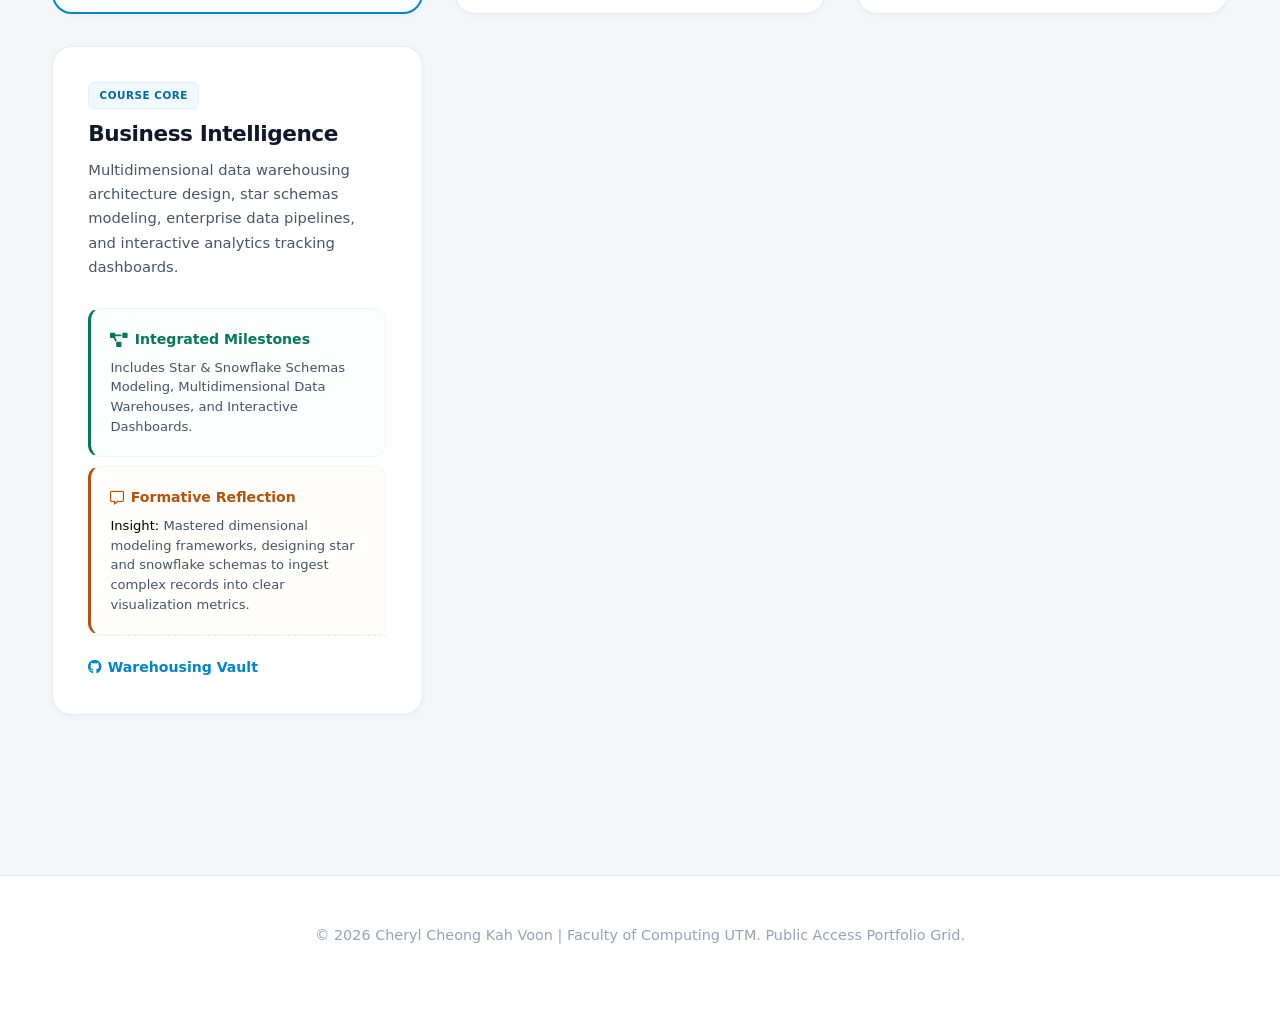
==== commit 94f999bc: "updated" ====
--- a/index.html
+++ b/index.html
@@ -629,7 +629,6 @@
                             <div class="card-footer">
                                 <div class="evidence-links">
                                     <a href="https://github.com/Cheryl322/Utm_Academic_Archive/tree/main/Year_1/Sem_1/Technology%20and%20Information%20System" target="_blank"><i class="fab fa-github"></i> Core Workspace</a>
-                                    <a href="https://lauyeewen.wixsite.com/under-blue" target="_blank" style="color:#e11d48;"><i class="fas fa-external-link-alt"></i> Under Blue Site</a>
                                 </div>
                             </div>
                         </div>
@@ -789,7 +788,7 @@
                         <div class="course-card">
                             <div class="card-top">
                                 <span class="meta-tag tag-core">Course Core</span>
-                                <h3>Computer Org & Architecture</h3>
+                                <h3>Computer Organization & Architecture</h3>
                                 <p>Low-level register configurations mapping, internal bus alignments, and systematic machine assembly language tracking.</p>
                                 
                                 <div class="reflection-box success-variant">
@@ -912,7 +911,7 @@
                         <div class="course-card">
                             <div class="card-top">
                                 <span class="meta-tag tag-core">Course Core</span>
-                                <h3>System Development Tech</h3>
+                                <h3>System Development Technology</h3>
                                 <p>Deploying interactive multi-tier software runtimes, advanced backend server properties, and web application components setup.</p>
                                 
                                 <div class="reflection-box success-variant">
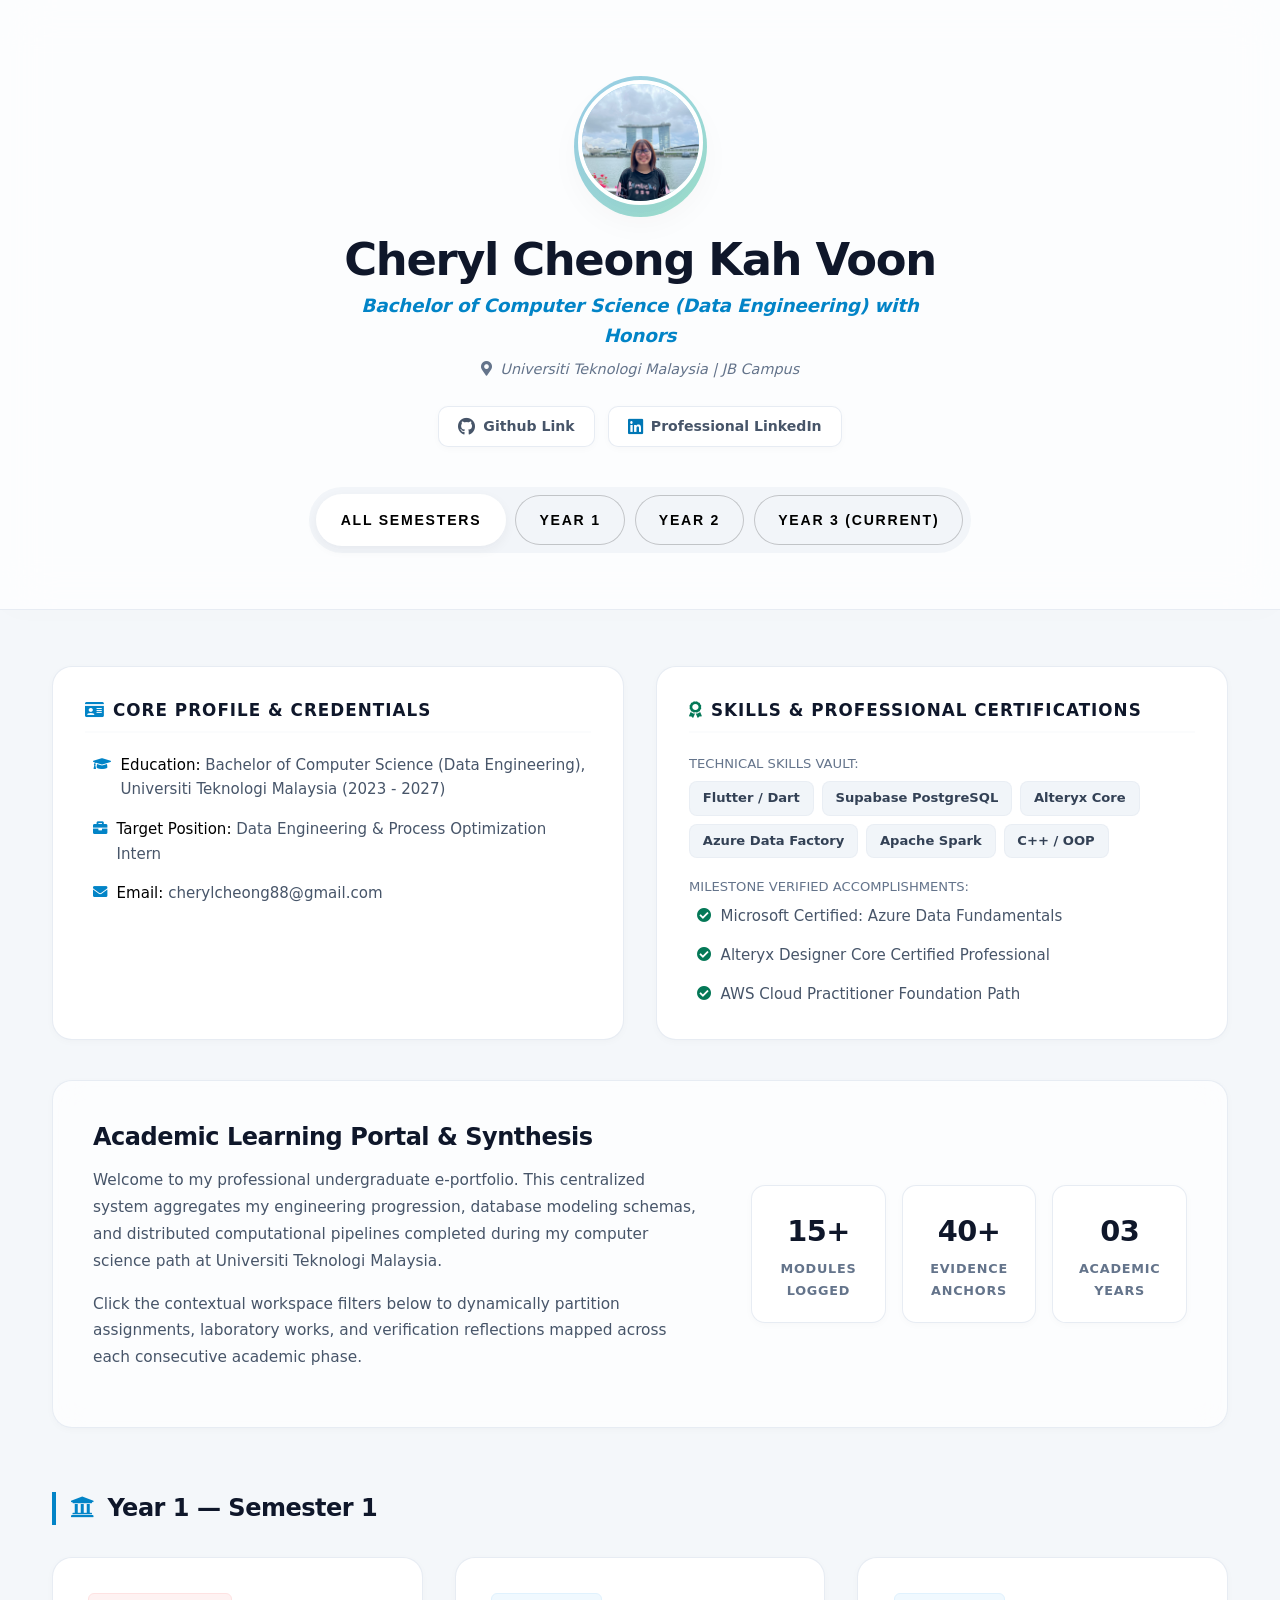
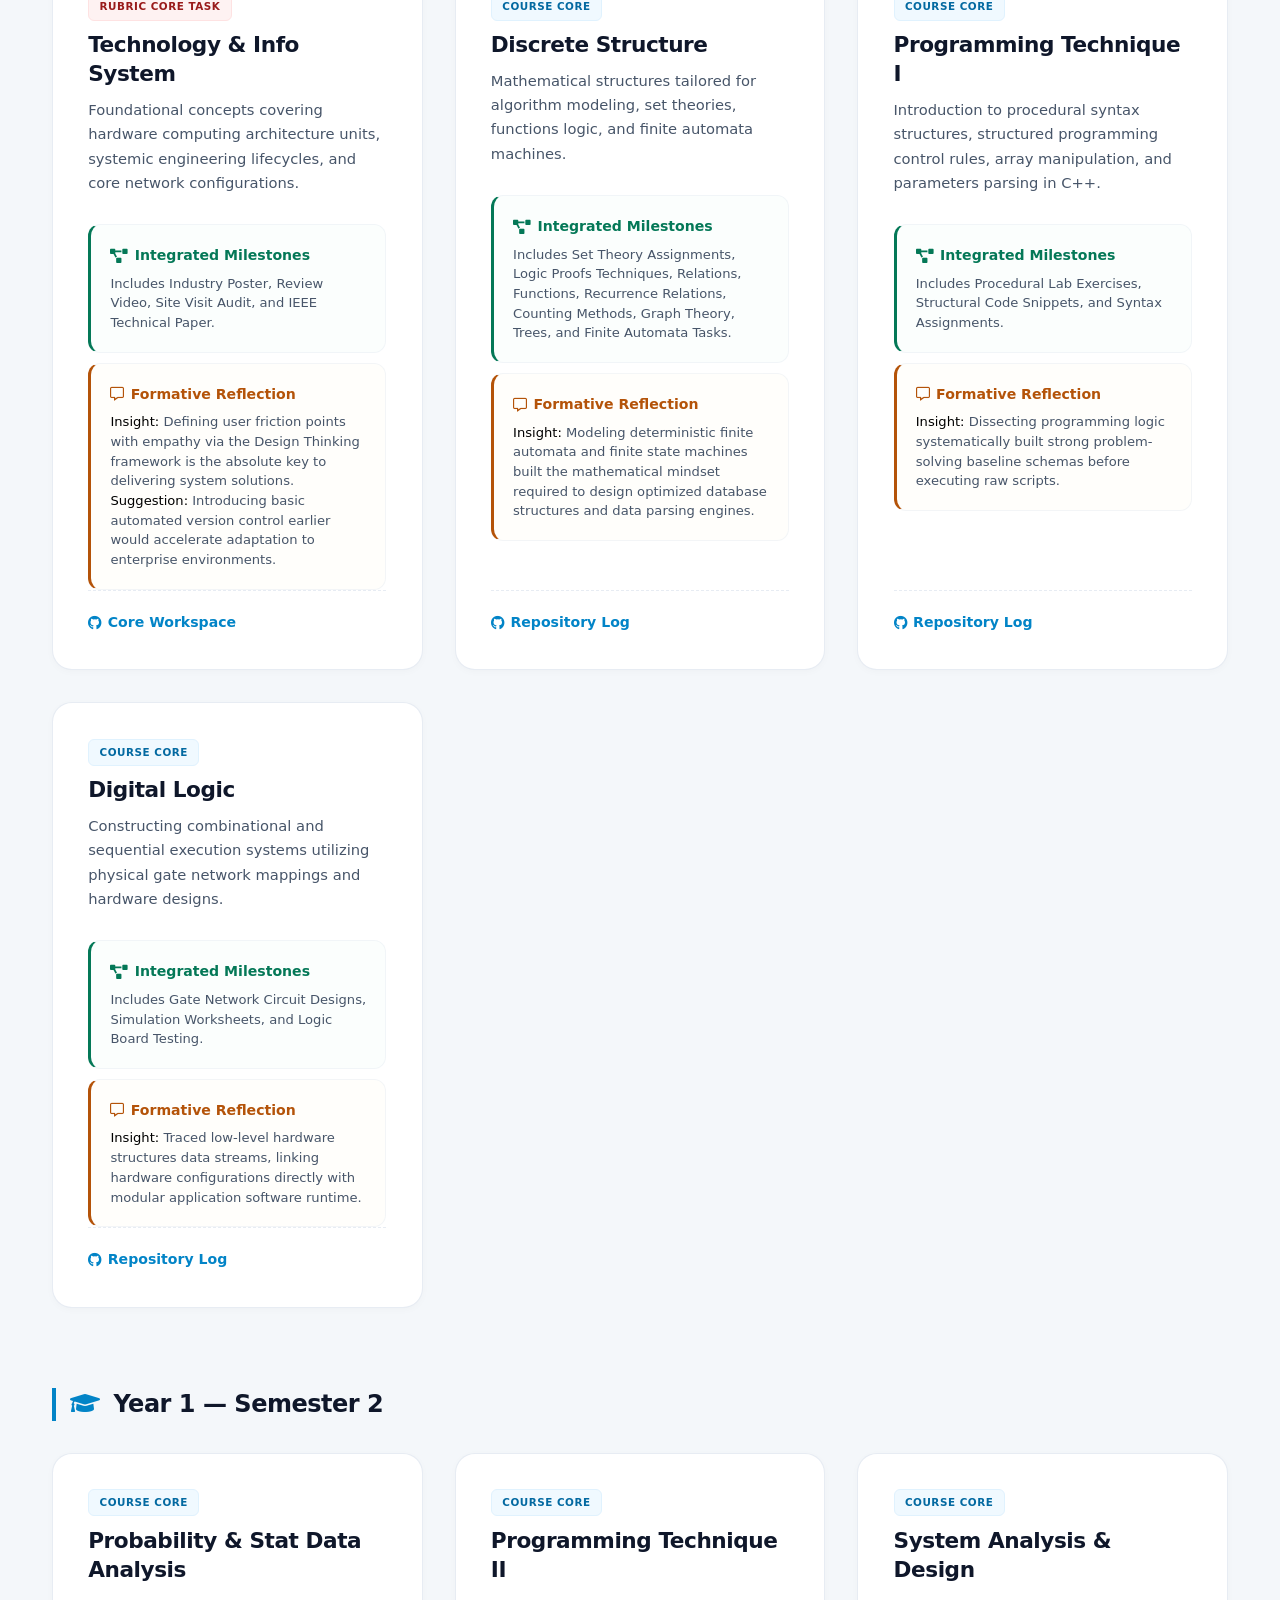
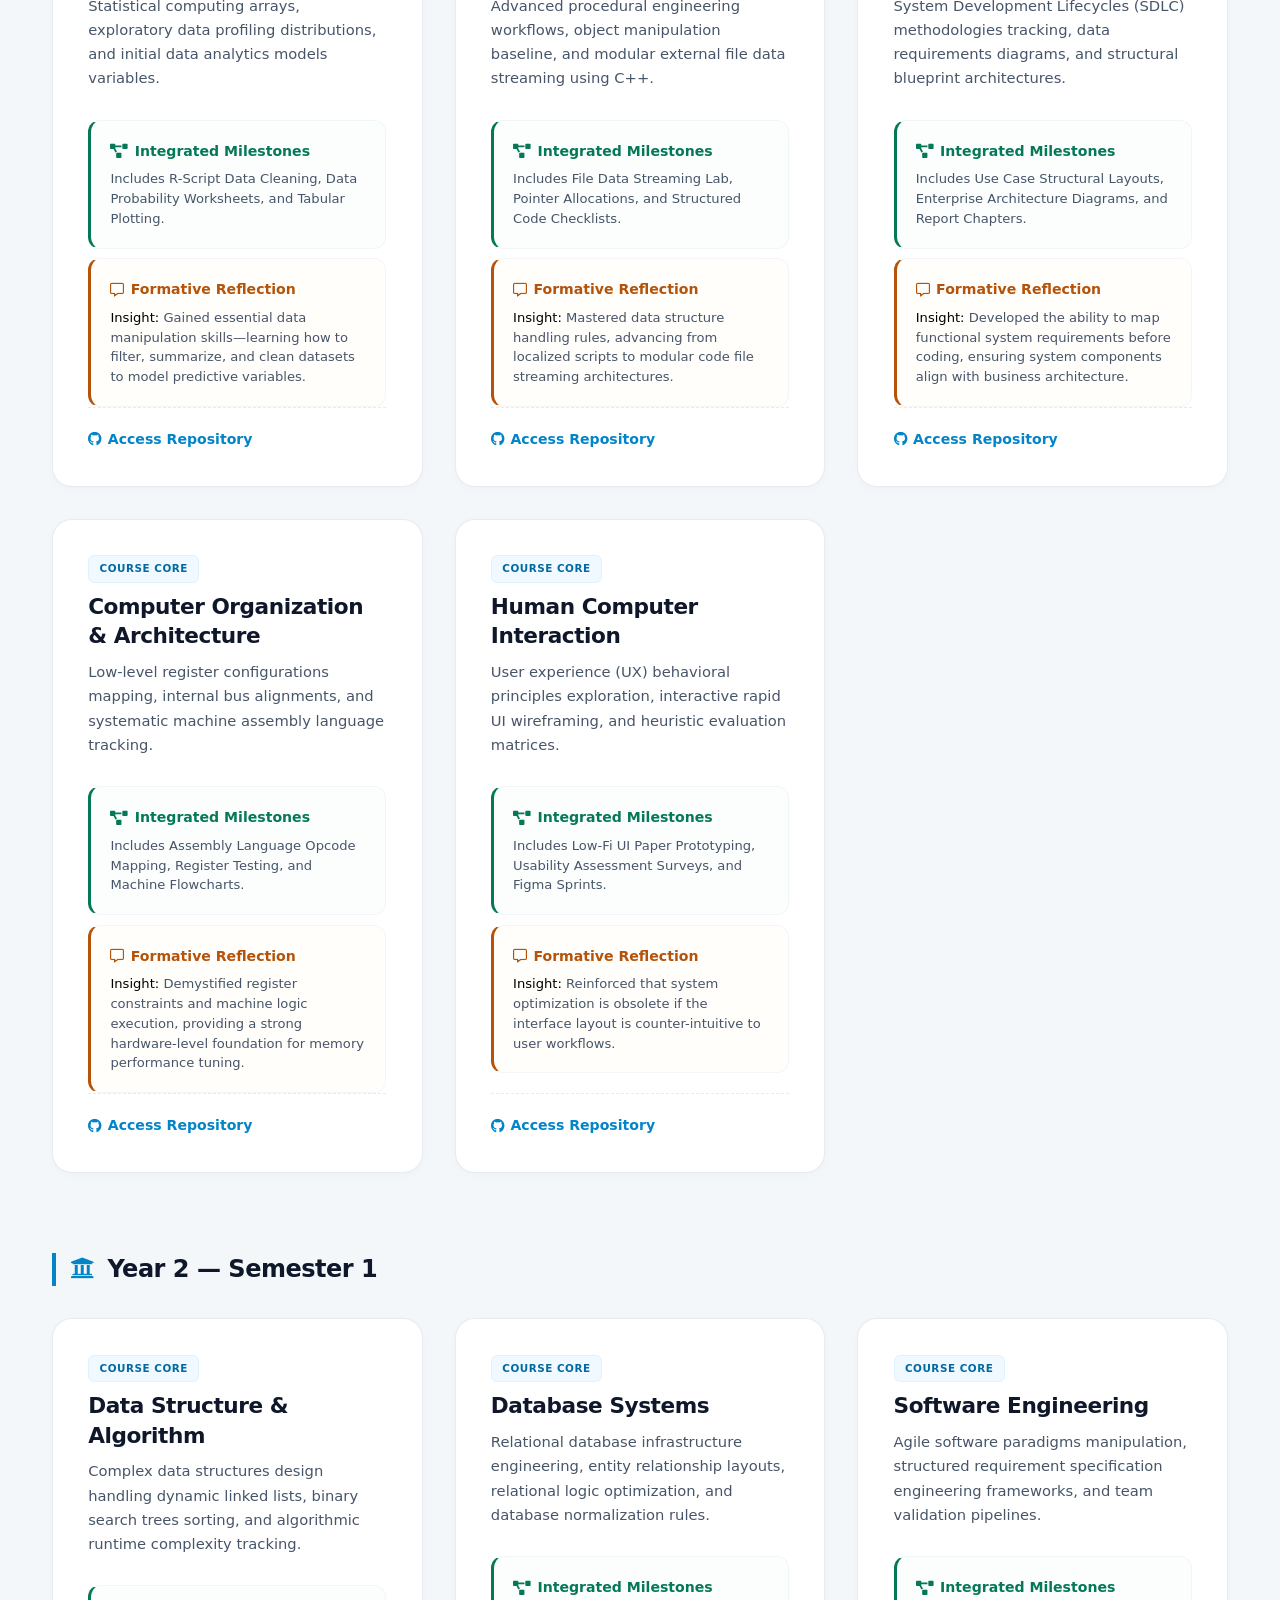
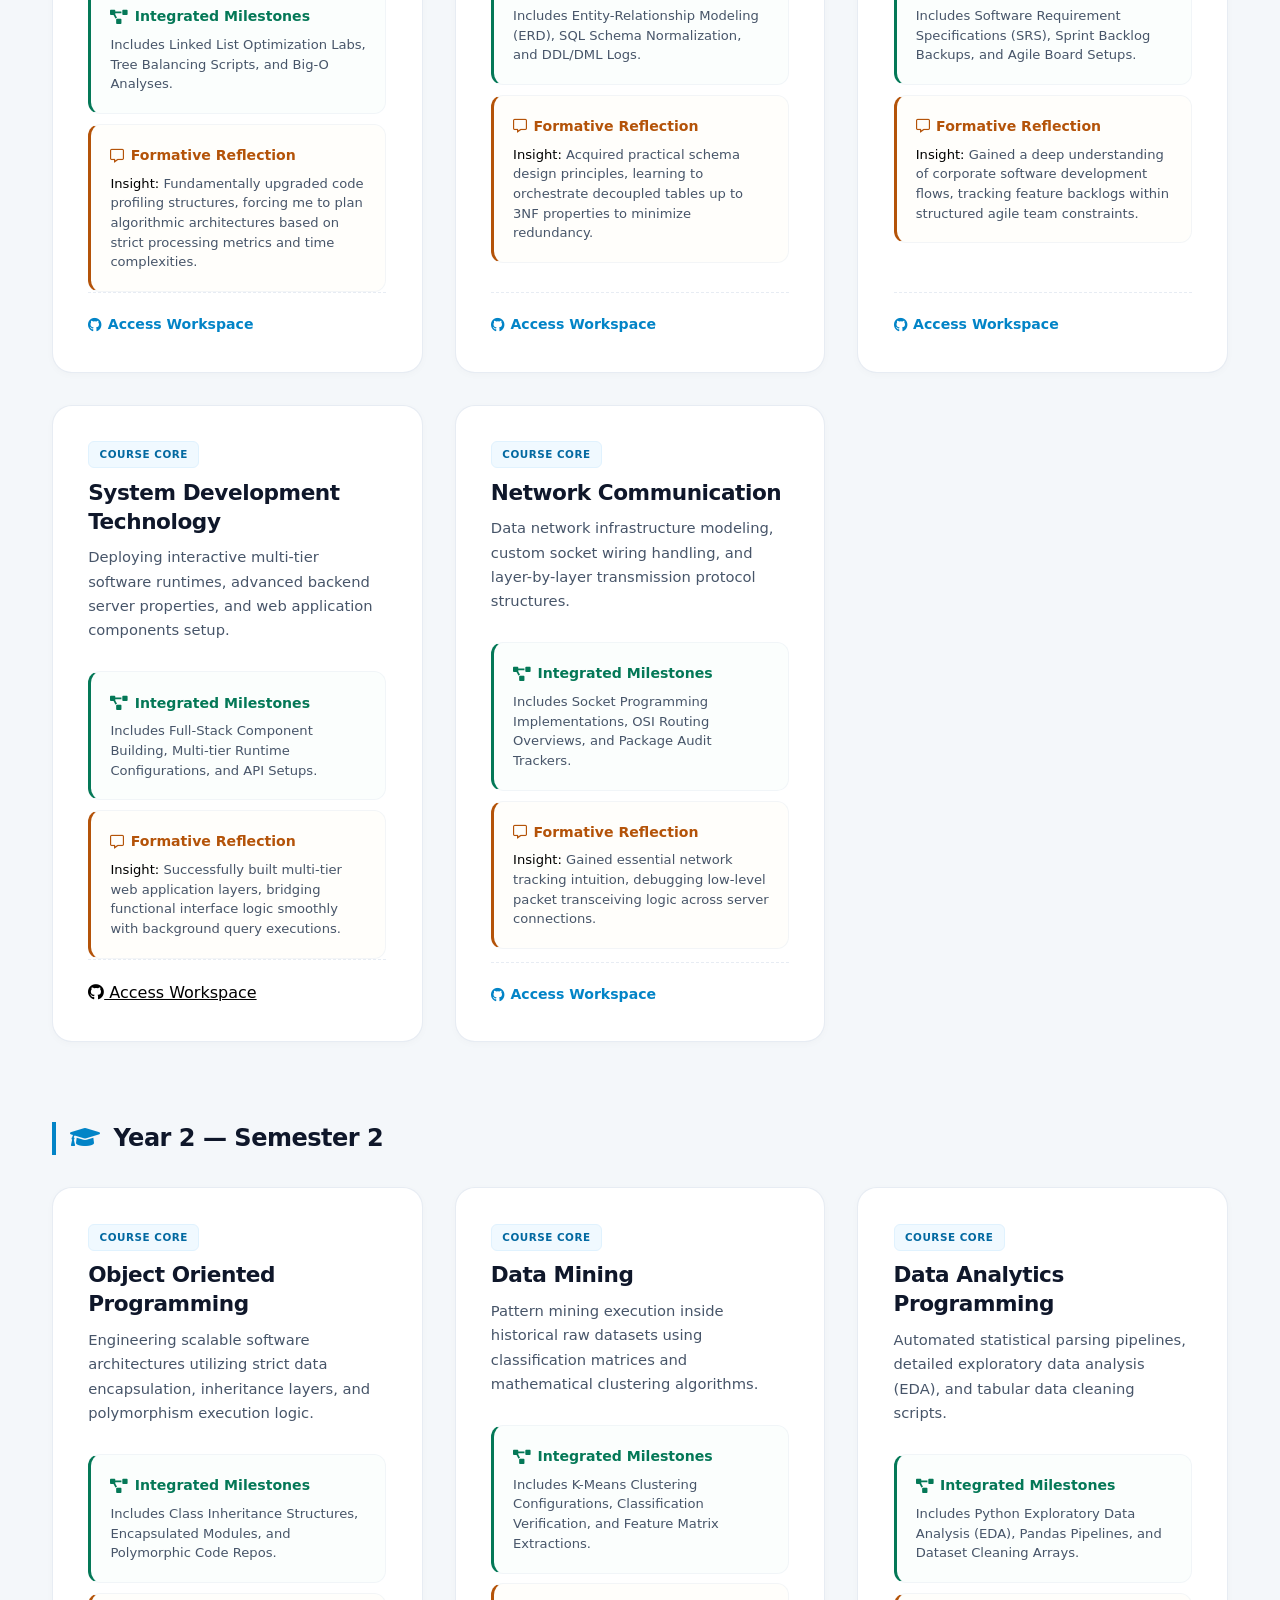
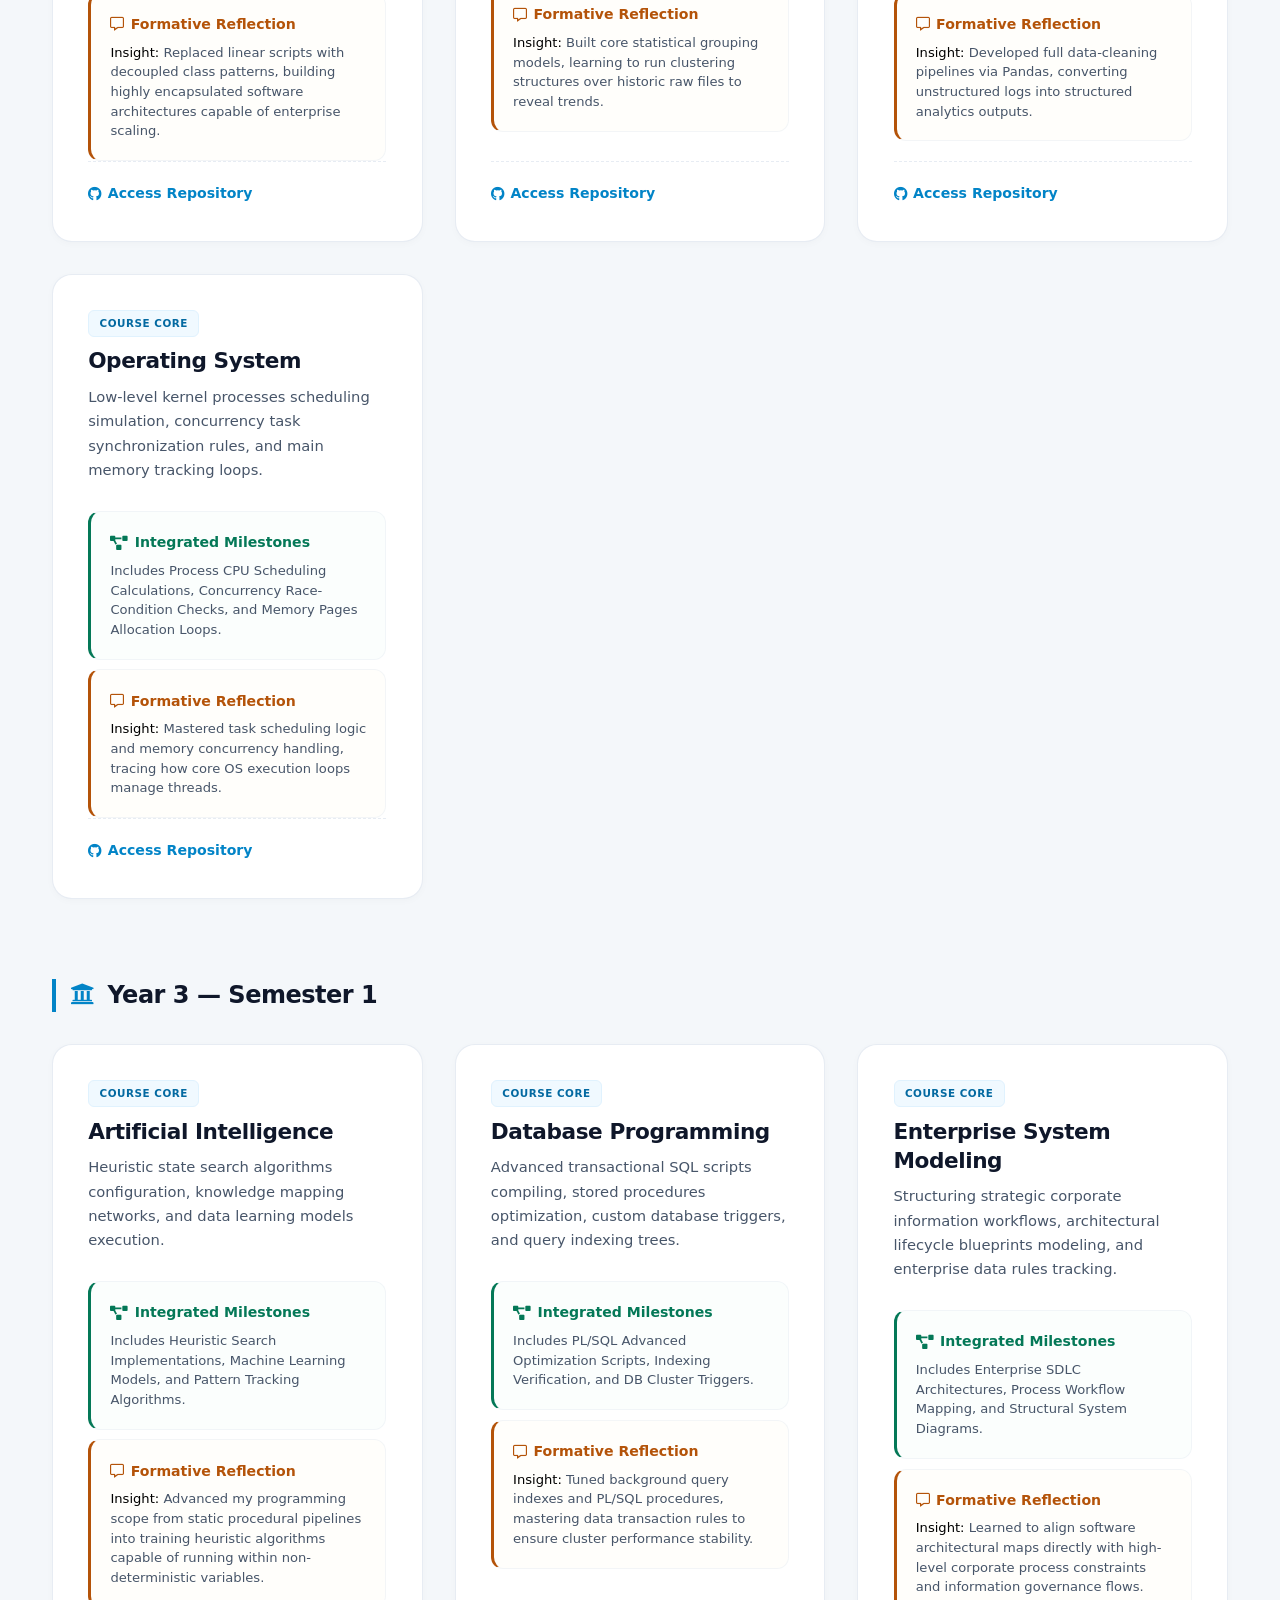
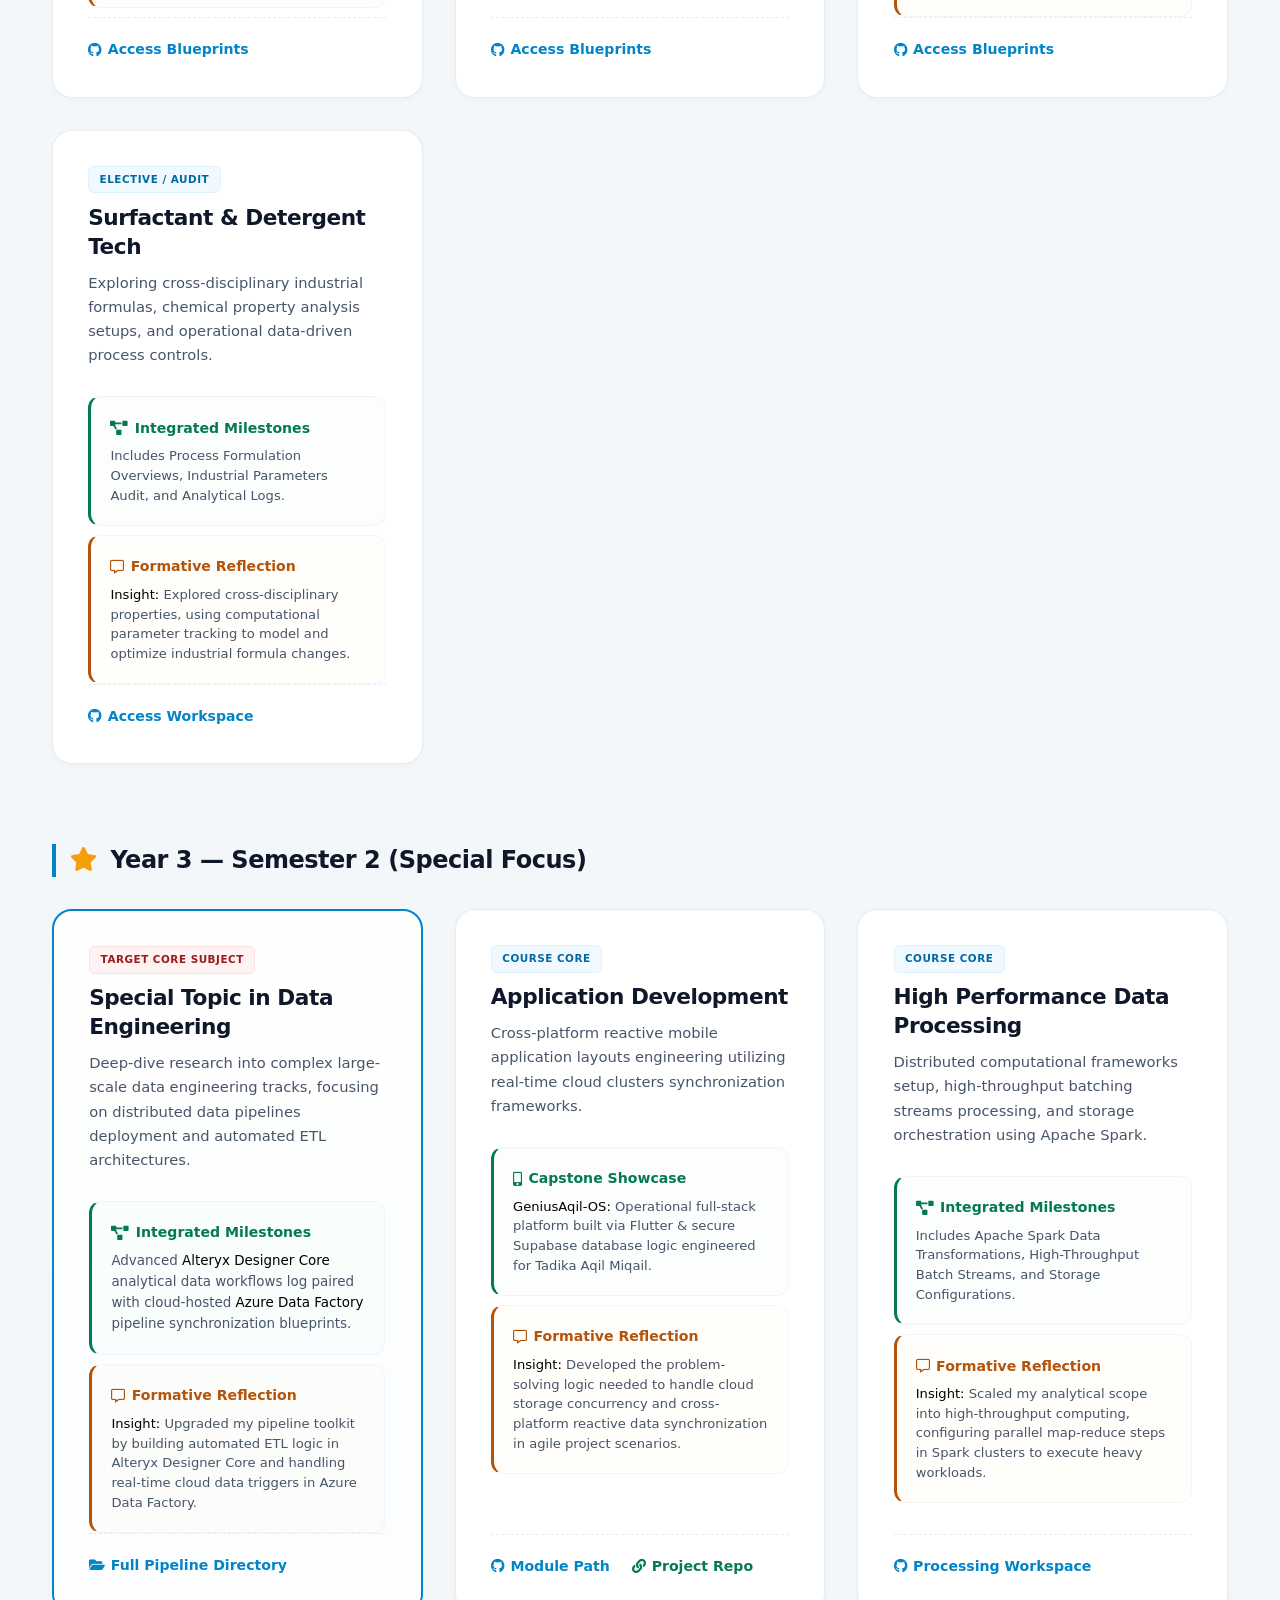
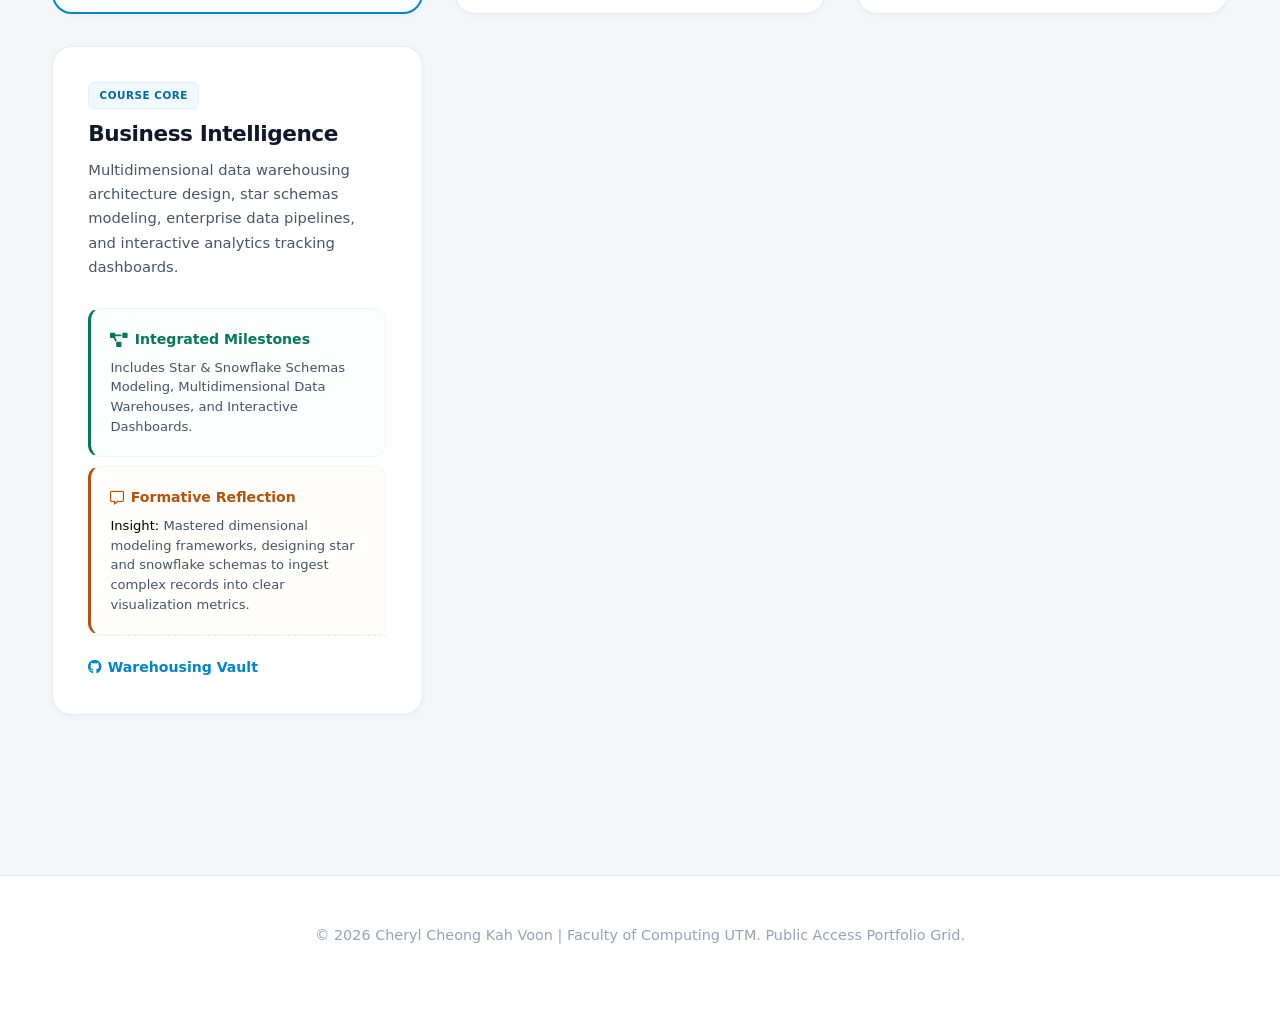
==== commit a553d5ef: "updated" ====
--- a/index.html
+++ b/index.html
@@ -519,7 +519,7 @@
             <p class="location"><i class="fas fa-map-marker-alt" style="margin-right:4px;"></i> Universiti Teknologi Malaysia | JB Campus</p>
             
             <div class="header-socials">
-                <a href="https://github.com/Cheryl322/Utm_Academic_Archive" target="_blank" class="social-link-badge github-btn">
+                <a href="https://github.com/Cheryl322" target="_blank" class="social-link-badge github-btn">
                     <i class="fab fa-github" style="font-size:1.1rem;"></i> Github Link
                 </a>
                 <a href="https://www.linkedin.com/in/cheryl-cheong-1701a727b/" target="_blank" class="social-link-badge linkedin-btn">
@@ -550,7 +550,7 @@
                         <li>
                             <i class="fas fa-briefcase"></i>
                             <div>
-                                <strong>Target Position:</strong> Data Engineering & Process Optimization Intern (Micron Technology Candidate)
+                                <strong>Target Position:</strong> Data Engineering & Process Optimization Intern
                             </div>
                         </li>
                         <li>
